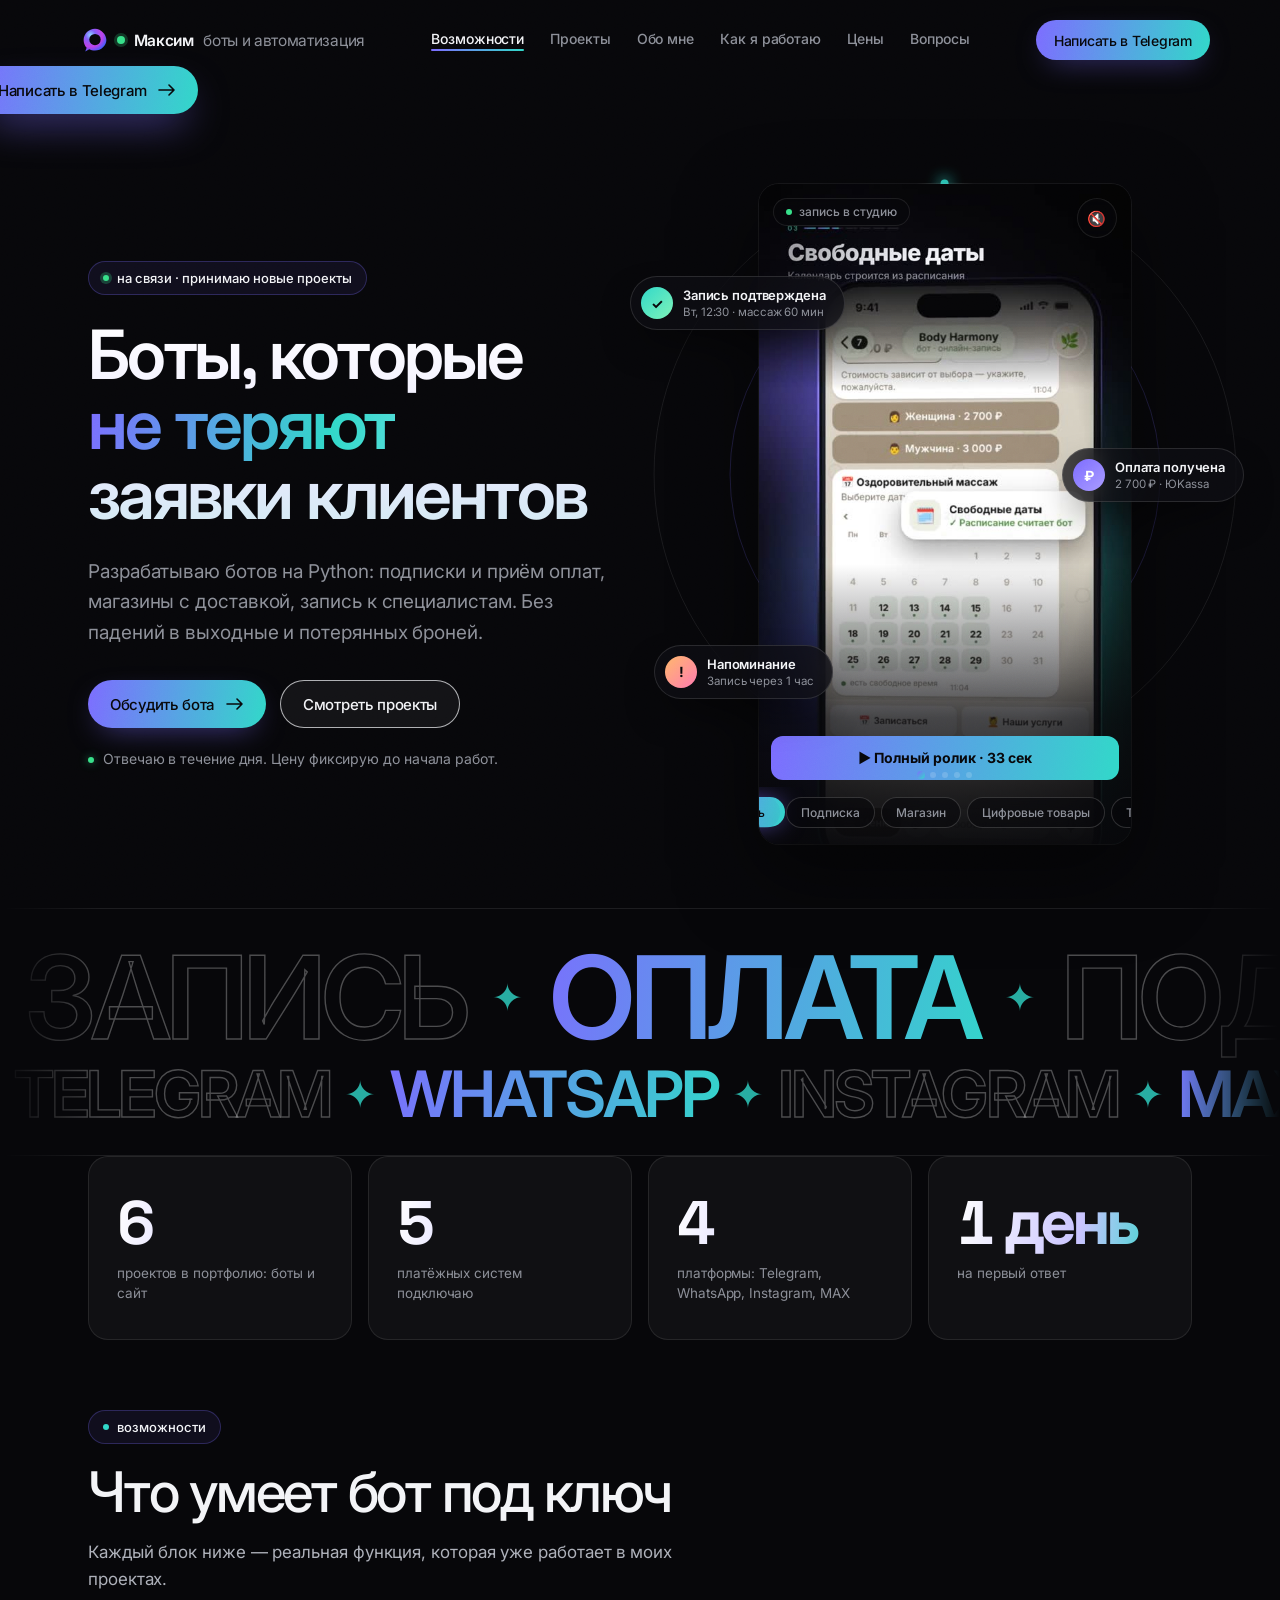
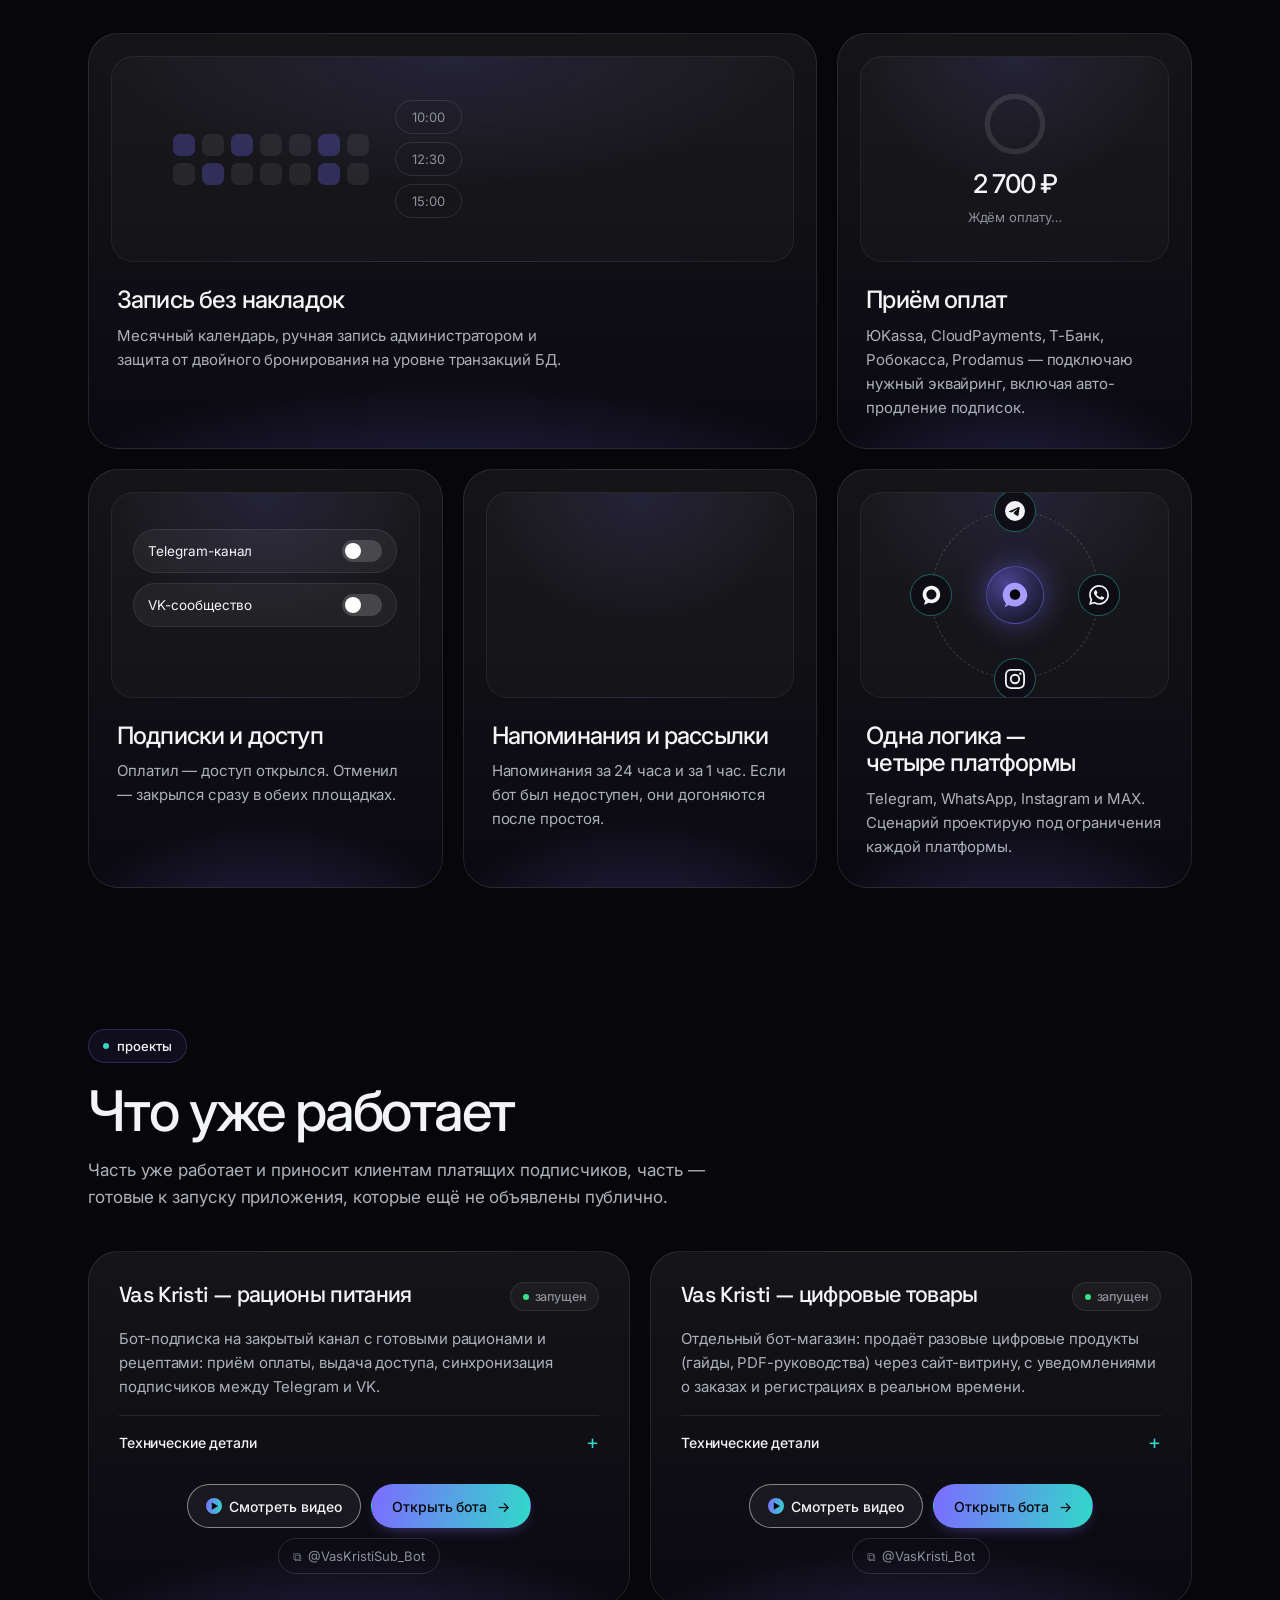
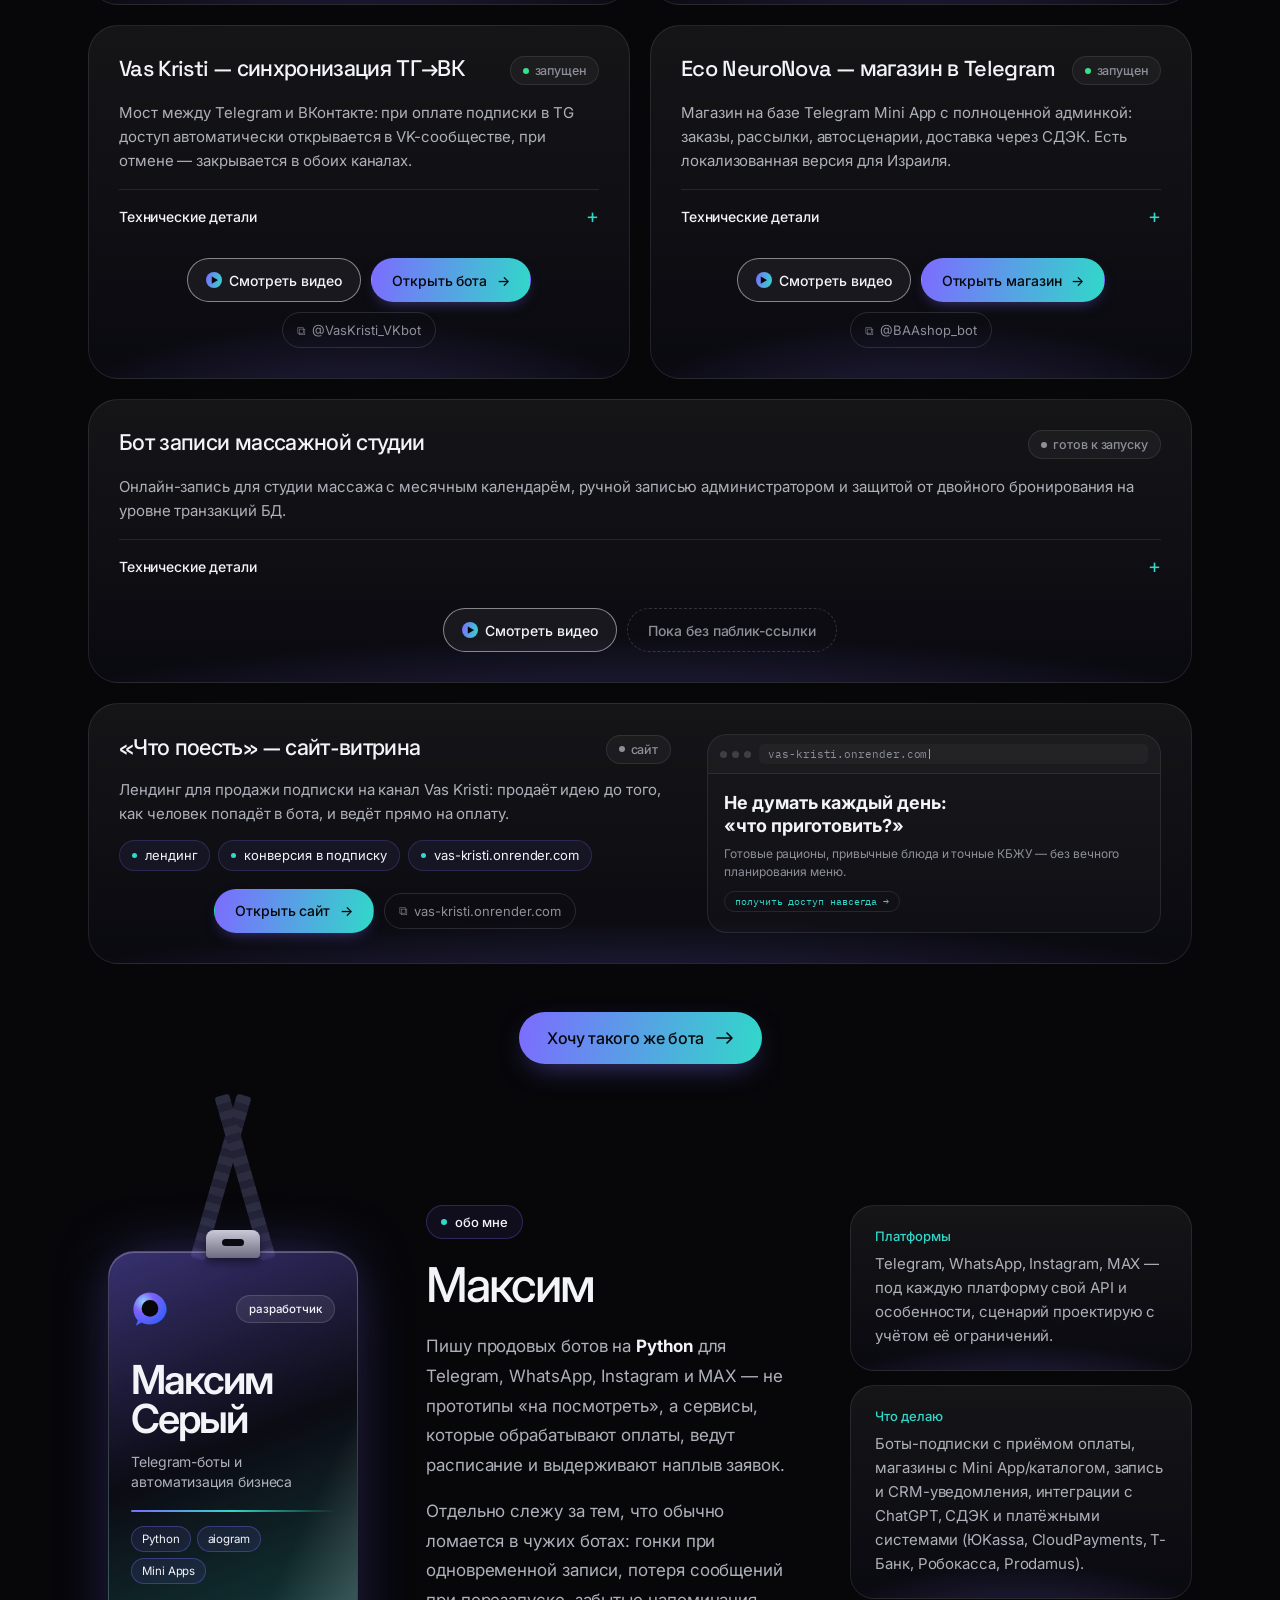
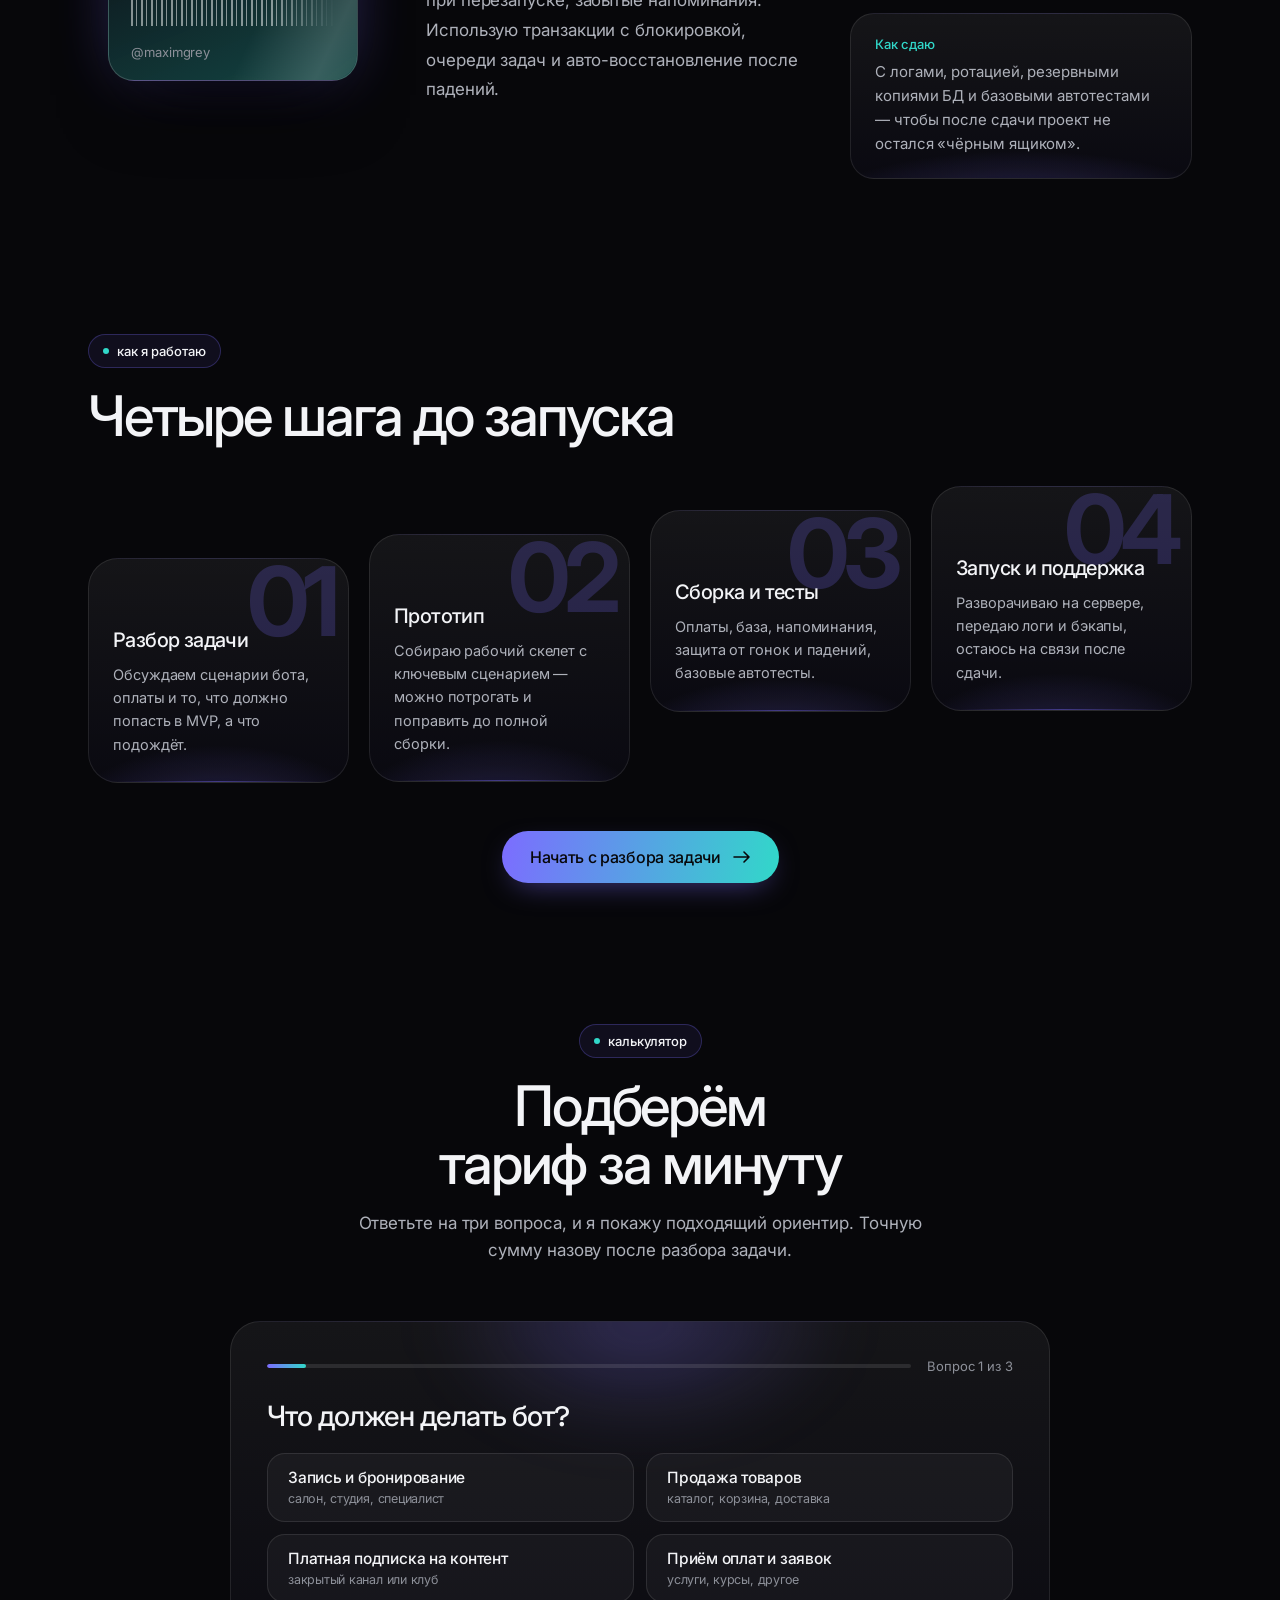
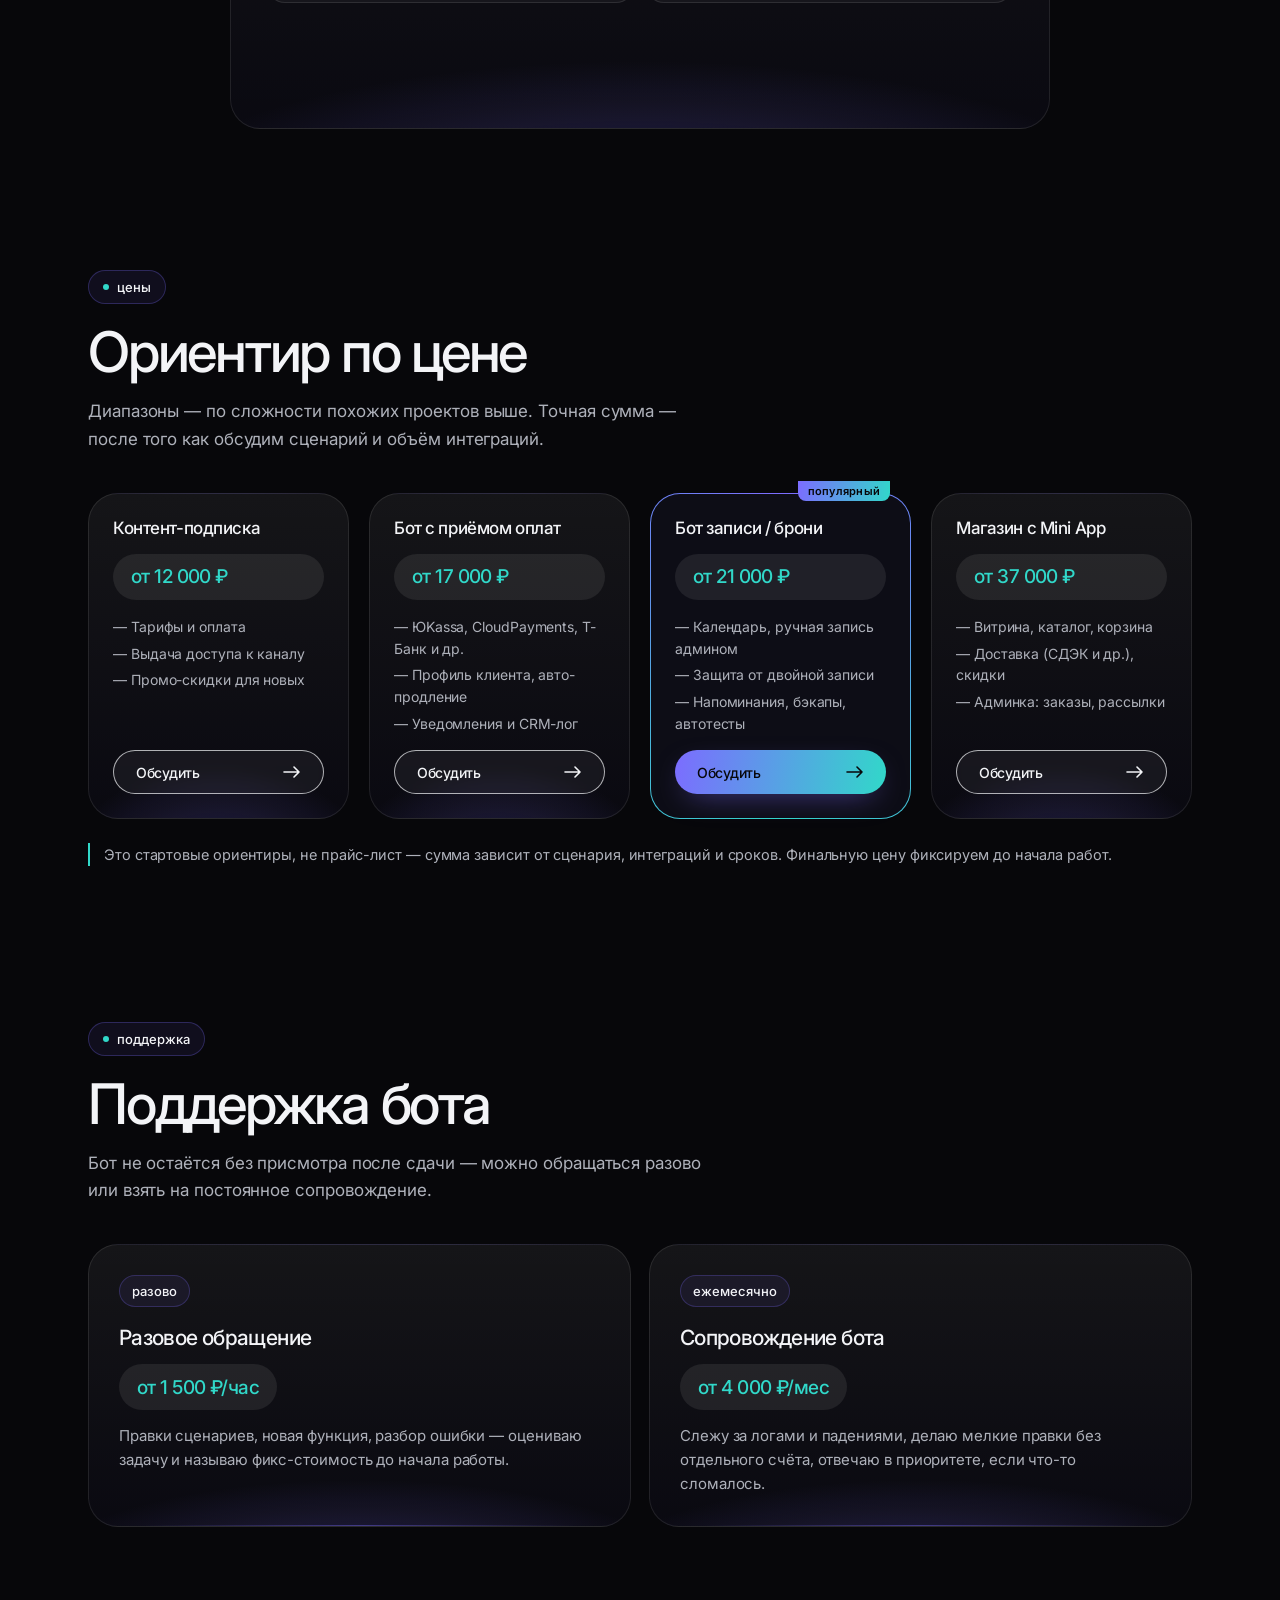
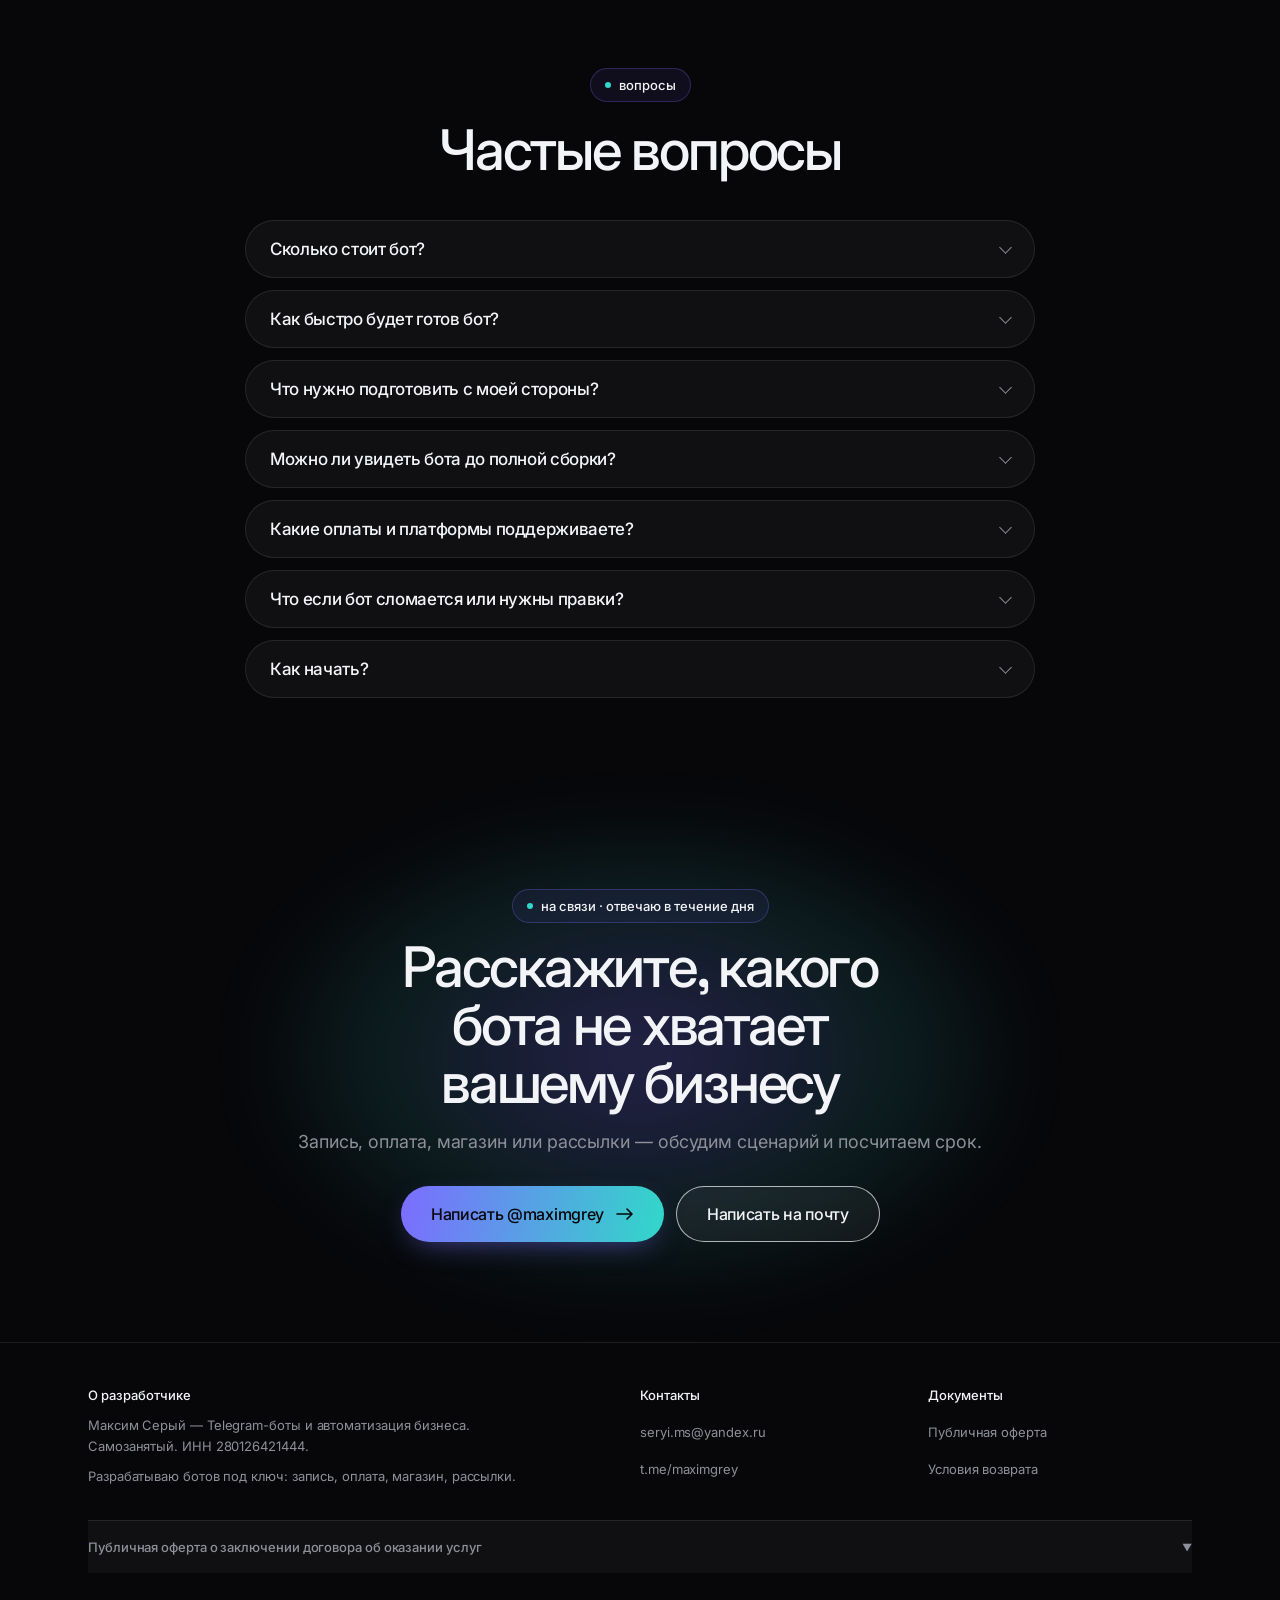
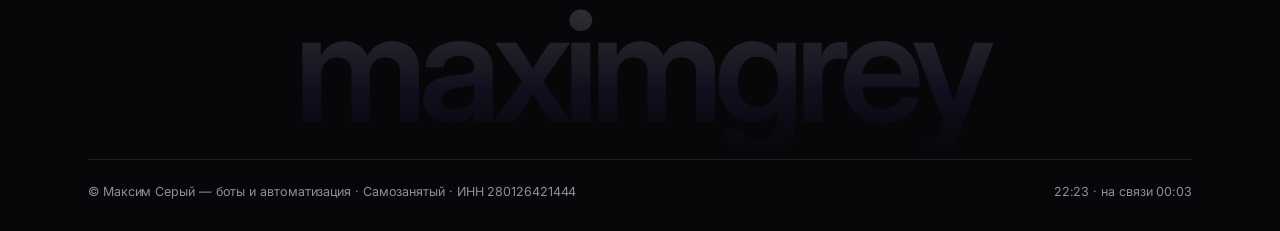
==== site/index.html @ 23cd2c00 "Fit hero video on mobile, drop stack block and project circles, tighten spacing On phones the hero v" ====
<!doctype html>
<html lang="ru">
<head>
<meta charset="utf-8">
<meta name="viewport" content="width=device-width,initial-scale=1">
<title>Разработчик ботов maximgrey</title>
<meta name="description" content="Максим Серый: разрабатываю Telegram-, WhatsApp-, Instagram- и MAX-ботов под ключ. Запись, приём оплат, магазины с Mini App, подписки и рассылки. Цену фиксирую до начала работ.">
<meta name="theme-color" content="#07070a">
<link rel="canonical" href="https://maximgrey.ru/">
<meta property="og:type" content="website">
<meta property="og:locale" content="ru_RU">
<meta property="og:site_name" content="maximgrey">
<meta property="og:title" content="Разработчик ботов: запись, оплаты, магазины и подписки">
<meta property="og:description" content="Боты под ключ для Telegram, WhatsApp, Instagram и MAX. Реальные проекты с видео-демо, ориентиры по ценам и калькулятор тарифа.">
<meta property="og:url" content="https://maximgrey.ru/">
<meta name="twitter:card" content="summary">
<link rel="icon" type="image/svg+xml" href="[data-uri]">
<link rel="preconnect" href="https://fonts.googleapis.com">
<link rel="stylesheet" href="https://fonts.googleapis.com/css2?family=Space+Grotesk:wght@400;500;600;700&family=Inter:wght@400;500;600&family=IBM+Plex+Mono:wght@400;500&display=swap">
<style>
  :root{
    --bg:#07070a;
    --surface:rgba(255,255,255,.035);
    --surface-solid:#101114;
    --surface-2:rgba(255,255,255,.06);
    --border:rgba(255,255,255,.09);
    --border-strong:rgba(255,255,255,.16);
    --text:#f3f4f7;
    --text-dim:#8d9099;
    --accent-a:#7c6cff;
    --accent-b:#31d8c9;
    --accent-ink:#07070a;
    --good:#37e08a;
    --radius:14px;
  }
  *{box-sizing:border-box;}
  html{ overflow-x:hidden; }
  body{
    margin:0; background:var(--bg); color:var(--text); width:100%; overflow-x:hidden;
    font-family:'Inter',system-ui,-apple-system,sans-serif; -webkit-font-smoothing:antialiased;
    padding-top:72px;
  }
  ::selection{ background:var(--accent-a); color:#fff; }
  a{ color:inherit; text-decoration:none; }
  .wrap{ max-width:1160px; margin:0 auto; padding:0 28px; }
  h1,h2,h3{ margin:0; text-wrap:balance; letter-spacing:-.01em; }
  .mono{ font-family:'IBM Plex Mono',monospace; }
  .grad-text{ background:linear-gradient(100deg, var(--accent-a), var(--accent-b)); -webkit-background-clip:text; background-clip:text; color:transparent; }
  .eyebrow{
    display:inline-flex; align-items:center; gap:8px; font-family:'IBM Plex Mono',monospace;
    font-size:11.5px; letter-spacing:.09em; text-transform:uppercase; color:var(--accent-b); font-weight:600;
    border:1px solid var(--border); background:var(--surface); padding:6px 13px; border-radius:20px;
  }
  .eyebrow .dot{ width:6px; height:6px; border-radius:50%; background:var(--good); box-shadow:0 0 0 3px color-mix(in srgb, var(--good) 25%, transparent); }

  /* ---------- aurora ambience ---------- */
  .aurora{ position:fixed; inset:0; z-index:-1; overflow:hidden; pointer-events:none; }
  .aurora span{
    position:absolute; width:52vw; height:52vw; border-radius:50%; filter:blur(90px);
    opacity:.35; mix-blend-mode:screen;
  }
  .aurora span:nth-child(1){ background:var(--accent-a); top:-18%; left:-10%; animation:float1 26s ease-in-out infinite; }
  .aurora span:nth-child(2){ background:var(--accent-b); top:5%; right:-16%; animation:float2 30s ease-in-out infinite; }
  .aurora span:nth-child(3){ background:#ff5fae; opacity:.14; bottom:-20%; left:20%; animation:float3 34s ease-in-out infinite; }
  @keyframes float1{ 0%,100%{ transform:translate(0,0) scale(1); } 50%{ transform:translate(4%,6%) scale(1.12); } }
  @keyframes float2{ 0%,100%{ transform:translate(0,0) scale(1); } 50%{ transform:translate(-6%,4%) scale(1.08); } }
  @keyframes float3{ 0%,100%{ transform:translate(0,0) scale(1); } 50%{ transform:translate(3%,-5%) scale(1.1); } }
  @media (prefers-reduced-motion: reduce){ .aurora span{ animation:none !important; } }

  #scrollbar{ position:fixed; top:0; left:0; height:2px; width:0%; background:linear-gradient(90deg,var(--accent-a),var(--accent-b)); z-index:100; }

  /* ---------- header ---------- */
  header{ position:fixed; top:0; left:0; right:0; z-index:40; backdrop-filter:blur(14px); background:color-mix(in srgb, var(--bg) 82%, transparent); border-bottom:1px solid var(--border); }
  .nav{ display:flex; align-items:center; justify-content:space-between; padding:16px 28px; }
  .brand{ display:flex; align-items:center; gap:9px; font-weight:700; font-size:15.5px; }
  .brand .dot{ width:8px; height:8px; border-radius:50%; background:var(--good); box-shadow:0 0 0 3px color-mix(in srgb, var(--good) 22%, transparent); }
  .logo-mark{ width:26px; height:26px; flex:none; display:flex; }
  .logo-mark svg{ width:100%; height:100%; display:block; }
  .navlinks{ display:flex; gap:20px; font-size:13.5px; color:var(--text-dim); }
  .navlinks a{ transition:color .15s ease; }
  .navlinks a:hover{ color:var(--text); }
  .btn{
    display:inline-flex; align-items:center; gap:8px; font-weight:600; font-size:14px;
    padding:10px 20px; border-radius:10px; white-space:nowrap; transition:transform .15s ease, box-shadow .15s ease, filter .15s ease;
  }
  .btn-primary{ background:linear-gradient(100deg, var(--accent-a), var(--accent-b)); color:#07070a; box-shadow:0 6px 24px -8px color-mix(in srgb, var(--accent-a) 60%, transparent); }
  .btn-primary:hover{ filter:brightness(1.08); transform:translateY(-1px); }
  .btn-ghost{ background:var(--surface); border:1px solid var(--border); color:var(--text); }
  .btn-ghost:hover{ border-color:var(--border-strong); background:var(--surface-2); }

  /* ---------- hero ---------- */
  .hero{ padding-top:44px; padding-bottom:90px; display:grid; grid-template-columns:1.05fr .95fr; gap:60px; align-items:center; }
  .hero h1{ font-size:clamp(40px,5.2vw,60px); line-height:1.06; font-weight:800; margin:20px 0 20px; }
  .hero p.lede{ font-size:17.5px; line-height:1.65; color:var(--text-dim); max-width:48ch; margin:0 0 30px; }
  .hero-ctas{ display:flex; gap:12px; flex-wrap:wrap; margin-bottom:38px; }
  .trust{ display:flex; flex-direction:column; gap:10px; }
  .trust-head{ display:flex; align-items:center; gap:10px; }
  .trust-head .lbl{ font-family:'IBM Plex Mono',monospace; font-size:11px; font-weight:600; color:var(--text-dim); letter-spacing:.08em; text-transform:uppercase; white-space:nowrap; }
  .trust-line{ flex:1; height:1px; background:linear-gradient(to right,color-mix(in srgb,var(--accent-a) 55%,transparent),color-mix(in srgb,var(--accent-b) 45%,transparent),transparent); }
  .trust-chips{ display:flex; gap:7px; flex-wrap:wrap; }
  .trust-chip{ display:inline-flex; align-items:center; gap:6px; background:var(--surface); border:1px solid var(--border); border-radius:100px; padding:6px 13px 6px 9px; font-size:13px; font-weight:500; color:var(--text); transition:border-color .15s ease, color .15s ease; }
  .trust-chip:hover{ border-color:var(--accent-a); }
  .trust-chip--closed{ cursor:default; }
  .trust-dot{ width:6px; height:6px; background:var(--good); border-radius:50%; box-shadow:0 0 7px color-mix(in srgb,var(--good) 70%,transparent); flex-shrink:0; }
  .platforms-row{ display:flex; gap:9px; flex-wrap:wrap; align-items:center; margin:0 0 22px; }
  .platforms-row .lbl{ font-family:'IBM Plex Mono',monospace; font-size:11px; color:var(--text-dim); margin-right:2px; }
  .platform-chip{
    display:inline-flex; align-items:center; gap:6px; font-family:'IBM Plex Mono',monospace; font-size:11.5px;
    color:var(--text-dim); border:1px solid var(--border); background:var(--surface); border-radius:20px;
    padding:6px 12px 6px 9px; transition:border-color .15s ease, color .15s ease;
  }
  .platform-chip svg{ width:13px; height:13px; flex:none; color:var(--accent-b); }
  .platform-chip:hover{ border-color:var(--accent-a); color:var(--text); }

  .rotator{ position:relative; display:inline-block; }
  .rotator .rw{ display:inline-block; transition:opacity .22s ease, transform .22s ease; }
  .rotator .rw.swap{ opacity:0; transform:translateY(6px); }

  /* glass phone card */
  .phone-wrap{ perspective:1300px; }
  .phone-tabs{ position:relative; display:flex; gap:6px; margin-top:14px; padding:2px 0; background:none; border:none; overflow-x:auto; scrollbar-width:none; -ms-overflow-style:none; }
  .phone-tabs::-webkit-scrollbar{ display:none; }
  .phone-tabs button{
    position:relative; z-index:1;
    flex:0 0 auto; font-family:'Inter',sans-serif; font-size:12px; font-weight:600; color:var(--text-dim);
    background:var(--surface); border:1px solid var(--border); border-radius:20px; padding:7px 14px; cursor:pointer;
    transition:color .22s ease, border-color .22s ease, background .22s ease; white-space:nowrap;
  }
  .phone-tabs button:hover{ color:var(--text); border-color:var(--border-strong); }
  .phone-tabs button.active{ color:#07070a; background:transparent; border-color:transparent; }
  #tabPill{
    position:absolute; border-radius:20px; pointer-events:none; z-index:0;
    background:linear-gradient(100deg,var(--accent-a),var(--accent-b));
    transition:left .28s cubic-bezier(.4,0,.2,1), width .28s cubic-bezier(.4,0,.2,1), top .28s cubic-bezier(.4,0,.2,1);
  }
  .phone{
    background:var(--surface-solid); border:1px solid var(--border-strong); border-radius:18px;
    box-shadow:0 30px 70px -30px rgba(0,0,0,.7), 0 0 0 1px rgba(255,255,255,.02) inset;
    overflow:hidden; transition:transform .2s ease-out;
  }
  .phone-bar{ display:flex; align-items:center; gap:10px; padding:14px 16px; border-bottom:1px solid var(--border); background:rgba(255,255,255,.02); }
  .tg-back{ font-size:21px; line-height:1; color:var(--text-dim); flex:none; }
  .tg-icons{ margin-left:auto; display:flex; gap:12px; color:var(--text-dim); font-size:15px; flex:none; }
  .phone-avatar{ width:32px; height:32px; border-radius:50%; background:linear-gradient(135deg,var(--accent-a),var(--accent-b)); flex:none; }
  .phone-bar .name{ font-weight:600; font-size:13.5px; }
  .phone-bar .sub{ font-size:11px; color:var(--text-dim); font-family:'IBM Plex Mono',monospace; }
  .phone-body{
    padding:18px 16px; display:flex; flex-direction:column; justify-content:flex-end; gap:10px;
    height:520px; overflow:hidden;
    background-image:radial-gradient(color-mix(in srgb, var(--accent-b) 14%, transparent) 1px, transparent 1px);
    background-size:16px 16px;
  }
  /* ---- hero video showcase ---- */
  .vshow{ position:relative; margin:0 auto; aspect-ratio:9/16; height:min(660px, calc(100vh - 240px));
    border-radius:20px; overflow:hidden; background:#07070a;
    box-shadow:0 30px 80px rgba(0,0,0,.55), 0 0 0 1px rgba(255,255,255,.07); }
  .vshow video{ position:absolute; inset:0; width:100%; height:100%; object-fit:cover; display:block; }
  .vshow .vposter{ position:absolute; inset:0; background:#0b0b10 center/cover no-repeat; transition:opacity .45s ease, transform .33s cubic-bezier(.4,0,.2,1); }
  .vshow video{ opacity:0; transition:opacity .45s ease; }
  .vshow video.on{ opacity:1; }
  .vshow .vfade{ position:absolute; left:0; right:0; bottom:0; height:280px;
    background:linear-gradient(to top, rgba(7,7,10,.97) 0%, rgba(7,7,10,.75) 45%, rgba(7,7,10,0) 100%); pointer-events:none; }
  .vshow .vctl{ position:absolute; left:12px; right:12px; bottom:64px; display:flex; gap:8px; align-items:center; }
  .vfull{ flex:1; height:44px; border:0; border-radius:12px; cursor:pointer;
    background:linear-gradient(100deg,var(--accent-a),var(--accent-b)); color:#07070a;
    font:700 14px/1 Inter,system-ui,sans-serif; display:flex; align-items:center; justify-content:center; gap:8px; }
  .vfull:hover{ filter:brightness(1.08); }
  .vmute{ position:absolute; right:14px; top:14px; z-index:2; width:40px; height:40px; border-radius:50%; cursor:pointer;
    border:1px solid var(--border); background:rgba(7,7,10,.6); backdrop-filter:blur(8px);
    color:var(--text); font-size:15px; line-height:1; }
  .vmute:hover{ background:rgba(7,7,10,.8); }
  .vlabel{ position:absolute; left:14px; top:14px; display:inline-flex; align-items:center; gap:7px;
    padding:7px 12px; border-radius:999px; font:600 12px/1 'IBM Plex Mono',monospace; letter-spacing:.4px;
    background:rgba(7,7,10,.6); color:var(--text-dim); backdrop-filter:blur(8px); border:1px solid var(--border); }
  .vlabel .d{ width:6px; height:6px; border-radius:50%; background:var(--good); }
  .lb-sound{ position:absolute; left:50%; transform:translateX(-50%); bottom:68px; z-index:3;
    height:40px; padding:0 18px; border:0; border-radius:999px; cursor:pointer;
    background:linear-gradient(100deg,var(--accent-a),var(--accent-b)); color:#07070a;
    font:700 13px/1 Inter,system-ui,sans-serif; }
  .lb-sound.hide{ display:none; }
  .hero > *{ min-width:0; }
  .phone-wrap{ min-width:0; }
  .phone-tabs{ max-width:100%; }
  .vfull{ white-space:nowrap; }
  @media (max-width:860px){
    .hero{ display:flex; flex-direction:column; }
    .hero > div:first-child{ display:contents; }
    .hero .eyebrow{ order:1; }
    .hero h1{ order:2; }
    .hero .phone-wrap{ order:3; }
    .hero .lede{ order:4; margin-top:18px; }
    .hero h1{ font-size:clamp(28px,7.6vw,38px); line-height:1.1; margin:12px 0 12px; }
    .hero p.lede{ font-size:15.5px; line-height:1.5; margin:0 0 16px; }
    .hero .platforms-row{ margin-top:18px; }
    .hero .platforms-row{ order:5; }
    .hero .hero-ctas{ order:6; }
    .hero .trust{ order:7; }
    .hero .phone-wrap{ margin-left:calc(50% - 50vw); margin-right:calc(50% - 50vw); width:100vw; }
    .vshow{ width:100%; aspect-ratio:9/16; height:auto; max-height:none; border-radius:0 !important; }
    .vlabel{ display:none; }
    .vshow .vpager{ top:auto; bottom:116px; }
    .vfull{ font-size:13px; }
    .vlabel{ font-size:11px; padding:6px 10px; }
    .vmute{ width:38px; height:38px; font-size:14px; right:12px; top:12px; }
  }
  @media (max-width:420px){
    .vshow{ border-radius:16px; }
    .vfull{ font-size:12.5px; }
    .vshow .vctl{ left:10px; right:10px; bottom:64px; justify-content:center; }
    .vfull{ height:40px; flex:0 0 auto; padding:0 22px; }
  }
  .swipe-hint{
    text-align:center; font-family:'IBM Plex Mono',monospace; font-size:11px; color:var(--text-dim);
    margin-top:10px; opacity:.85; transition:opacity .4s ease, margin .4s ease, height .4s ease;
    animation:swipeNudge 1.8s ease-in-out infinite;
  }
  .swipe-hint.hide{ opacity:0; height:0; margin-top:0; overflow:hidden; pointer-events:none; }
  @keyframes swipeNudge{ 0%,100%{ transform:translateX(0); } 50%{ transform:translateX(4px); } }
  @media (prefers-reduced-motion: reduce){ .swipe-hint{ animation:none; } }
  .dotpager{ display:flex; justify-content:center; gap:6px; }
  .dotpager span{ width:6px; height:6px; border-radius:50%; background:var(--border-strong); transition:background .2s ease, transform .2s ease; }
  .dotpager span.active{ background:linear-gradient(135deg,var(--accent-a),var(--accent-b)); transform:scale(1.3); }
  .vshow .vpager{ position:absolute; left:0; right:0; bottom:66px; z-index:5; display:flex; flex-direction:column; align-items:center; gap:5px; pointer-events:none; }
  .vshow .vpager .swipe-hint{ position:static; margin:0; pointer-events:none; }
  .vshow .vpager .swipe-hint.hide{ opacity:0; height:0; overflow:hidden; }
  @media (hover:hover) and (pointer:fine){ .vshow .swipe-hint{ display:none; } }
  /* phone-tabs overlaid inside video */
  .vshow .phone-tabs{
    position:absolute; bottom:0; left:0; right:0; z-index:6;
    margin:0; padding:10px 14px 16px;
    justify-content:center; flex-wrap:nowrap; overflow-x:auto;
    background:none;
  }
  .vshow .phone-tabs button{
    background:rgba(7,7,10,.55); border:1px solid rgba(255,255,255,.16);
    color:var(--text-dim); -webkit-backdrop-filter:blur(12px); backdrop-filter:blur(12px);
  }
  .vshow .phone-tabs button:hover{ background:rgba(7,7,10,.72); border-color:rgba(255,255,255,.28); color:var(--text); }
  .vshow .phone-tabs button.active{ color:#07070a; background:transparent; border-color:transparent; }
  .bubble{ max-width:78%; padding:9px 13px; border-radius:12px; font-size:13.5px; line-height:1.45; animation:riseIn .45s ease both; }
  .bubble .t{ display:block; font-family:'IBM Plex Mono',monospace; font-size:9.5px; opacity:.55; margin-top:4px; text-align:right; }
  .bubble.in{ align-self:flex-start; background:var(--surface-2); border:1px solid var(--border); border-bottom-left-radius:4px; }
  .bubble.out{ align-self:flex-end; background:linear-gradient(100deg,var(--accent-a),var(--accent-b)); color:#07070a; border-bottom-right-radius:4px; }
  .kbrow{ display:flex; gap:8px; flex-wrap:wrap; align-self:flex-start; animation:riseIn .45s ease both; }
  .kb{ font-family:'IBM Plex Mono',monospace; font-size:11.5px; border:1px solid var(--border); background:var(--surface); padding:7px 11px; border-radius:9px; color:var(--text); }
  .typing{ align-self:flex-start; display:inline-flex; gap:4px; padding:10px 14px; background:var(--surface-2); border:1px solid var(--border); border-radius:12px; animation:riseIn .3s ease both, typingLife 1.3s ease both; }
  .typing span{ width:5px; height:5px; border-radius:50%; background:var(--text-dim); animation:typingBounce 1.1s ease-in-out infinite; }
  .typing span:nth-child(2){ animation-delay:.15s; } .typing span:nth-child(3){ animation-delay:.3s; }
  .phone-input{ display:flex; align-items:center; gap:8px; padding:12px 16px; border-top:1px solid var(--border); background:rgba(255,255,255,.02); font-family:'IBM Plex Mono',monospace; font-size:11.5px; color:var(--text-dim); }
  .phone-input .d{ width:6px; height:6px; border-radius:50%; background:var(--good); }
  @keyframes riseIn{ from{ opacity:0; transform:translateY(12px); } to{ opacity:1; transform:translateY(0); } }
  @keyframes typingBounce{ 0%,80%,100%{ transform:translateY(0); opacity:.5; } 40%{ transform:translateY(-4px); opacity:1; } }
  @keyframes typingLife{ 0%,82%{ opacity:1; } 100%{ opacity:0; } }

  /* ---------- sections ---------- */
  section{ padding:88px 0; border-top:1px solid var(--border); }
  .sec-head{ margin-bottom:44px; max-width:60ch; }
  .sec-head h2{ font-size:clamp(28px,3.2vw,36px); margin-top:16px; font-weight:800; }
  .sec-head p{ color:var(--text-dim); font-size:16px; margin-top:12px; line-height:1.6; }

  /* about */
  .about{ display:grid; grid-template-columns:.95fr 1.05fr; gap:52px; align-items:start; }
  .about p{ font-size:16.5px; line-height:1.75; color:var(--text-dim); margin:0 0 16px; }
  .about strong{ color:var(--text); }
  .fact{ background:var(--surface); border:1px solid var(--border); border-radius:var(--radius); padding:18px 20px; margin-bottom:14px; }
  .fact .k{ font-family:'IBM Plex Mono',monospace; font-size:10.5px; color:var(--accent-b); letter-spacing:.08em; text-transform:uppercase; }
  .fact .v{ margin-top:7px; font-size:14.5px; line-height:1.55; color:var(--text); }

  /* project cards */
  .grid{ display:grid; grid-template-columns:1fr 1fr; gap:20px; }
  .card{
    position:relative; background:var(--surface); border:1px solid var(--border); border-radius:var(--radius);
    padding:26px 26px; display:flex; flex-direction:column; gap:14px; overflow:hidden;
    transition:border-color .2s ease, transform .2s ease;
  }
  .card::before{
    content:''; position:absolute; inset:0; opacity:0; transition:opacity .25s ease; pointer-events:none;
    background:radial-gradient(280px circle at var(--mx,50%) var(--my,50%), color-mix(in srgb, var(--accent-a) 16%, transparent), transparent 70%);
  }
  .card:hover{ border-color:var(--border-strong); transform:translateY(-2px); }
  .card:hover::before{ opacity:1; }
  .card-top{ display:flex; align-items:flex-start; justify-content:space-between; gap:10px; }
  .card-top h3{ font-size:18.5px; font-weight:700; }
  .status{ font-family:'IBM Plex Mono',monospace; font-size:10.5px; white-space:nowrap; display:flex; align-items:center; gap:6px; padding:4px 10px; border-radius:20px; border:1px solid var(--border); color:var(--text-dim); }
  .status .d{ width:6px; height:6px; border-radius:50%; background:var(--good); }
  .status.demo .d{ background:var(--text-dim); }
  .card p.pitch{ margin:0; color:var(--text-dim); font-size:14px; line-height:1.6; }
  .term{ background:rgba(255,255,255,.02); border:1px solid var(--border); border-radius:10px; padding:12px 14px; font-family:'IBM Plex Mono',monospace; font-size:12px; line-height:1.75; color:var(--text-dim); }
  .term .k{ color:var(--accent-b); } .term .v{ color:var(--text); }
  .tags{ display:flex; gap:6px; flex-wrap:wrap; }
  .tag{ font-family:'IBM Plex Mono',monospace; font-size:10.5px; color:var(--text-dim); border:1px solid var(--border); border-radius:20px; padding:3px 10px; }
  .resource-link{
    display:inline-flex; align-items:center; gap:7px; font-size:13px; font-weight:700; color:var(--accent-ink);
    background:linear-gradient(100deg, var(--accent-a), var(--accent-b)); border:1px solid transparent; padding:8px 14px; border-radius:8px;
    box-shadow:0 6px 16px -8px color-mix(in srgb, var(--accent-a) 60%, transparent);
    transition:filter .15s ease, transform .15s ease;
  }
  .resource-link .arrow{ transition:transform .15s ease; }
  .resource-link:hover{ filter:brightness(1.08); transform:translateY(-1px); }
  .resource-link:hover .arrow{ transform:translateX(3px); }
  .resource-link.disabled{ color:var(--text-dim); background:transparent; border:1px dashed var(--border-strong); box-shadow:none; pointer-events:none; }

  .card.site{ grid-column:1/-1; flex-direction:row; align-items:center; gap:30px; }
  .card.site .site-body{ flex:1.1; min-width:0; display:flex; flex-direction:column; gap:14px; }
  .browser{ flex:.9; border:1px solid var(--border); border-radius:12px; overflow:hidden; background:rgba(255,255,255,.02); min-width:0; display:block; }
  .browser-bar{ display:flex; align-items:center; gap:8px; padding:9px 12px; border-bottom:1px solid var(--border); background:rgba(255,255,255,.02); }
  .browser-bar .dots{ display:flex; gap:5px; }
  .browser-bar .dots span{ width:7px; height:7px; border-radius:50%; background:var(--border-strong); }
  .browser-bar .url{ font-family:'IBM Plex Mono',monospace; font-size:10.5px; color:var(--text-dim); background:rgba(255,255,255,.03); border-radius:5px; padding:3px 9px; flex:1; min-width:0; overflow:hidden; text-overflow:ellipsis; white-space:nowrap; position:relative; }
  .browser-bar .url::after{ content:''; display:inline-block; width:1px; height:10px; background:var(--accent-b); margin-left:2px; vertical-align:-1px; animation:caretBlink 1s step-end infinite; }
  @keyframes caretBlink{ 0%,50%{ opacity:1; } 50.01%,100%{ opacity:0; } }
  .browser-body{ padding:18px 16px 20px; }
  .browser-body .h{ font-size:18px; font-weight:700; line-height:1.25; margin-bottom:8px; }
  .browser-body .p{ font-size:12px; color:var(--text-dim); line-height:1.5; }
  .browser-body .chip{ display:inline-block; margin-top:10px; font-family:'IBM Plex Mono',monospace; font-size:10px; color:var(--accent-b); border:1px solid var(--border); border-radius:20px; padding:3px 10px; }
  @media (max-width:640px){ .card.site{ flex-direction:column; align-items:stretch; } }

  /* stack / pricing / support / process */
  .stackgrid{ display:grid; grid-template-columns:repeat(3,1fr); gap:18px; }
  .stackcard{ border:1px solid var(--border); background:var(--surface); border-radius:var(--radius); padding:20px; }
  .stackcard .h{ font-weight:700; font-size:14.5px; margin-bottom:10px; }
  .stackcard ul{ margin:0; padding:0; list-style:none; display:flex; flex-direction:column; gap:7px; }
  .stackcard li{ font-size:13px; color:var(--text-dim); position:relative; cursor:help; }
  .stackcard li::before{ content:'—'; color:var(--accent-b); margin-right:7px; }
  [data-tip]::after{
    content:attr(data-tip); position:absolute; left:0; bottom:calc(100% + 9px); width:220px; max-width:60vw;
    background:var(--surface-solid); color:var(--text); border:1px solid var(--border-strong); border-radius:10px;
    padding:9px 12px; font-size:11.5px; line-height:1.45; font-family:'Inter',sans-serif; font-weight:400;
    opacity:0; transform:translateY(4px); pointer-events:none; transition:opacity .15s ease, transform .15s ease;
    box-shadow:0 14px 30px -10px rgba(0,0,0,.6); z-index:30;
  }
  [data-tip]:hover::after,[data-tip]:focus-visible::after{ opacity:1; transform:translateY(0); }

  .pricegrid{ display:grid; grid-template-columns:repeat(4,1fr); gap:18px; }
  .pricecard{ border:1px solid var(--border); background:var(--surface); border-radius:var(--radius); padding:22px 20px; display:flex; flex-direction:column; gap:12px; }
  @keyframes pricePulse{
    0%{ box-shadow:0 0 0 0 color-mix(in srgb, var(--accent-a) 45%, transparent); border-color:var(--accent-a); }
    70%{ box-shadow:0 0 0 16px color-mix(in srgb, var(--accent-a) 0%, transparent); }
    100%{ border-color:var(--border); }
  }
  .pricecard.price-pulse, .supportcard.price-pulse{ animation:pricePulse 1.1s ease-out; }
  @media (prefers-reduced-motion: reduce){ .pricecard.price-pulse, .supportcard.price-pulse{ animation:none; } }
  .pricecard .name{ font-weight:700; font-size:14px; }
  .pricecard .price{ font-family:'IBM Plex Mono',monospace; font-size:21px; font-weight:600; }
  .pricecard ul{ margin:0; padding:0; list-style:none; display:flex; flex-direction:column; gap:5px; flex:1; }
  .pricecard li{ font-size:12.5px; color:var(--text-dim); line-height:1.5; }
  .pricecard li::before{ content:'— '; }
  .price-note{ margin-top:18px; font-size:13px; color:var(--text-dim); line-height:1.6; border-left:2px solid var(--accent-a); padding-left:14px; }

  .supportgrid{ display:grid; grid-template-columns:1fr 1fr; gap:18px; }
  .supportcard{ border:1px solid var(--border); background:var(--surface); border-radius:var(--radius); padding:26px; display:flex; flex-direction:column; gap:10px; }
  .supportcard .tag-mode{ font-family:'IBM Plex Mono',monospace; font-size:10.5px; letter-spacing:.08em; text-transform:uppercase; color:var(--accent-b); align-self:flex-start; border:1px solid var(--border); border-radius:20px; padding:3px 10px; }
  .supportcard .name{ font-weight:700; font-size:18px; margin-top:4px; }
  .supportcard .price{ font-family:'IBM Plex Mono',monospace; font-size:19px; font-weight:600; }
  .supportcard p{ margin:0; font-size:13.5px; color:var(--text-dim); line-height:1.6; }

  .steps{ display:grid; grid-template-columns:repeat(4,1fr); gap:18px; }
  .step{ border-left:2px solid var(--accent-a); padding-left:16px; }
  .step .n{ font-family:'IBM Plex Mono',monospace; color:var(--accent-b); font-size:12.5px; }
  .step h4{ font-size:15.5px; font-weight:700; margin:8px 0 6px; }
  .step p{ font-size:13px; color:var(--text-dim); line-height:1.55; margin:0; }

  /* cta / footer */
  .cta{ text-align:center; padding:90px 0 70px; }
  .cta h2{ font-size:clamp(30px,4vw,44px); font-weight:800; }
  .cta p{ color:var(--text-dim); font-size:16px; margin:14px 0 30px; }
  footer{ border-top:1px solid var(--border); padding:44px 0 32px; }
  .footgrid{ display:grid; grid-template-columns:2fr 1fr 1fr; gap:36px 24px; padding-bottom:32px; }
  .footsec .fhead{ font-size:10.5px; font-weight:700; letter-spacing:.1em; text-transform:uppercase; color:var(--text-dim); margin-bottom:12px; }
  .footsec p{ margin:0 0 6px; font-size:13px; color:var(--text-dim); line-height:1.55; }
  .footsec a{ color:var(--text-dim); text-decoration:none; transition:color .18s; }
  .footsec a:hover{ color:var(--text); }
  .footbar{ display:flex; justify-content:space-between; align-items:center; font-size:12.5px; color:var(--text-dim); flex-wrap:wrap; gap:10px; border-top:1px solid var(--border); padding-top:24px; }
  /* oferta collapsible */
  .oferta-wrap{ border-top:1px solid var(--border); background:var(--surface); }
  .oferta-wrap summary{ list-style:none; display:flex; align-items:center; justify-content:space-between; gap:12px; padding:18px 0; cursor:pointer; font-size:13px; font-weight:600; color:var(--text-dim); transition:color .18s; }
  .oferta-wrap summary::-webkit-details-marker{ display:none; }
  .oferta-wrap summary:hover{ color:var(--text); }
  .oferta-wrap summary .arrow{ font-size:10px; transition:transform .22s ease; }
  .oferta-wrap[open] summary .arrow{ transform:rotate(180deg); }
  .oferta-body{ padding-bottom:32px; }
  .oferta-body h3{ font-size:14px; font-weight:700; margin:22px 0 8px; }
  .oferta-body p{ font-size:13px; color:var(--text-dim); line-height:1.7; margin:0 0 10px; }
  @media (max-width:860px){
    .footgrid{ grid-template-columns:1fr 1fr; }
  }
  @media (max-width:600px){
    .footgrid{ grid-template-columns:1fr; gap:24px; }
  }

  @media (max-width:860px){
    .hero{ grid-template-columns:1fr; padding-top:24px; padding-bottom:60px; gap:40px; }
    .about{ grid-template-columns:1fr; gap:32px; }
    .grid{ grid-template-columns:1fr; }
    .stackgrid{ grid-template-columns:1fr; }
    .pricegrid{ grid-template-columns:1fr 1fr; }
    .supportgrid{ grid-template-columns:1fr; }
    .steps{ grid-template-columns:1fr 1fr; }
    .navlinks{ display:none; }
    section{ padding:56px 0; }
  }
  @media (max-width:600px){
    body{ padding-top:64px; }
    .wrap{ padding:0 18px; } .nav{ padding:14px 18px; }
    .brand-sub{ display:none; } .btn{ padding:9px 15px; font-size:13px; }
    .hero p.lede{ font-size:16px; max-width:none; }
    .pricegrid{ grid-template-columns:1fr; } .steps{ grid-template-columns:1fr; }
    .footbar{ flex-direction:column; align-items:flex-start; gap:6px; }
    .aurora span{ width:90vw; height:90vw; }
    .phone-tabs{ overflow-x:auto; -webkit-overflow-scrolling:touch; }
  }
  @media (max-width:600px){
    .phone-tabs{ flex-wrap:wrap; justify-content:center; overflow-x:visible; gap:7px 6px; }
    .phone-tabs button{ flex:0 0 auto; }
  }
  @media (prefers-reduced-motion: reduce){ *{ transition:none !important; animation:none !important; } }

  .btn{ will-change:transform; position:relative; overflow:hidden; }
  .reveal{ opacity:0; transform:translateY(18px); transition:opacity .55s ease, transform .55s ease; }
  .reveal.in{ opacity:1; transform:translateY(0); }

  /* ---------- tab pill glow ---------- */
  #tabPill{ box-shadow:0 0 24px -4px color-mix(in srgb,var(--accent-a) 70%,transparent); }

  /* ---------- dramatic CTA section ---------- */
  .cta-wrap{ position:relative; overflow:hidden; }
  .cta-wrap::before{ content:''; position:absolute; left:50%; top:50%; transform:translate(-50%,-50%); width:600px; height:400px; background:radial-gradient(ellipse, color-mix(in srgb,var(--accent-a) 18%,transparent) 0%, color-mix(in srgb,var(--accent-b) 8%,transparent) 50%, transparent 75%); pointer-events:none; filter:blur(40px); }
  .cta-inner{ position:relative; z-index:1; }

  /* ---------- stackcard glow on hover ---------- */
  .stackcard{ transition:border-color .2s ease, transform .2s ease, box-shadow .2s ease; }
  .stackcard:hover{ border-color:color-mix(in srgb,var(--accent-b) 40%,var(--border)); transform:translateY(-2px); box-shadow:0 12px 32px -16px color-mix(in srgb,var(--accent-b) 25%,transparent); }

  /* ---------- pricecard featured ---------- */
  .pricecard.hot{ border-color:color-mix(in srgb,var(--accent-a) 55%,var(--border)); background:color-mix(in srgb,var(--accent-a) 6%,var(--surface)); position:relative; overflow:visible; }
  .pricecard.hot::after{ content:'популярный'; position:absolute; top:-13px; right:16px; left:auto; bottom:auto; font-family:'IBM Plex Mono',monospace; font-size:9.5px; letter-spacing:.1em; text-transform:uppercase; background:linear-gradient(100deg,var(--accent-a),var(--accent-b)); color:#07070a; padding:3px 10px; border-radius:0 0 8px 8px; font-weight:700; height:auto; width:auto; display:block; }

  /* 2 — scroll to top */
  #totop{
    position:fixed; right:20px; bottom:20px; z-index:45; width:44px; height:44px; border-radius:50%;
    background:var(--surface-solid); border:1px solid var(--border-strong); color:var(--text);
    display:flex; align-items:center; justify-content:center; font-size:16px; cursor:pointer;
    opacity:0; transform:translateY(10px); pointer-events:none; transition:opacity .2s ease, transform .2s ease, border-color .2s ease;
    box-shadow:0 14px 30px -10px rgba(0,0,0,.6);
  }
  #totop.show{ opacity:1; transform:translateY(0); pointer-events:auto; }
  #totop:hover{ border-color:var(--accent-a); }

  /* 4 — scrollspy underline */
  .navlinks a{ position:relative; padding-bottom:4px; }
  .navlinks a::after{ content:''; position:absolute; left:0; right:100%; bottom:0; height:2px; border-radius:2px; background:linear-gradient(90deg,var(--accent-a),var(--accent-b)); transition:right .25s ease; }
  .navlinks a.active{ color:var(--text); }
  .navlinks a.active::after{ right:0; }

  /* 5 — side dot nav */
  #dotnav{ position:fixed; right:24px; top:200px; z-index:25; display:flex; flex-direction:column; gap:18px; }
  #dotnav a{
    width:22px; height:22px; display:flex; align-items:center; justify-content:center;
    position:relative;
  }
  #dotnav a::before{ content:''; width:8px; height:8px; border-radius:50%; border:1px solid var(--border-strong); transition:background .2s ease, transform .2s ease, border-color .2s ease; }
  #dotnav a:hover::before{ border-color:var(--accent-b); }
  #dotnav a.active::before{ background:linear-gradient(135deg,var(--accent-a),var(--accent-b)); border-color:transparent; transform:scale(1.4); }
  @media (max-width:1180px){ #dotnav{ display:none; } }

  /* 6 — copy chip */
  .resline{ display:flex; align-items:center; gap:8px; margin-top:auto; flex-wrap:wrap; justify-content:center; }
  .copy-chip{
    display:inline-flex; align-items:center; gap:6px;
    font-family:'IBM Plex Mono',monospace; font-size:11.5px; color:var(--text-dim); background:transparent;
    border:1px dashed var(--border-strong); border-radius:8px; padding:8px 12px; cursor:pointer;
    transition:border-color .15s ease, color .15s ease;
  }
  .copy-chip .ic{ font-size:12px; opacity:.8; }
  .copy-chip:hover{ border-color:var(--accent-b); color:var(--text); }
  .copy-chip.done{ border-style:solid; border-color:var(--good); color:var(--good); }

  /* demo / lightbox trigger on project cards */
  .demo-btn{
    display:inline-flex; align-items:center; gap:7px; font-family:'IBM Plex Mono',monospace; font-size:11.5px; font-weight:600;
    color:var(--text); background:var(--surface); border:1px solid var(--accent-b); border-radius:8px; padding:8px 13px; cursor:pointer;
    transition:border-color .15s ease, transform .15s ease, background .15s ease;
  }
  .demo-btn .play{
    display:inline-flex; align-items:center; justify-content:center; width:16px; height:16px; border-radius:50%;
    background:linear-gradient(100deg,var(--accent-a),var(--accent-b)); color:#07070a; font-size:8px; flex:none;
  }
  .demo-btn:hover{ transform:translateY(-1px); background:color-mix(in srgb, var(--accent-b) 10%, var(--surface)); }
  .card-media{
    position:relative; margin:-26px -26px 0; border-bottom:1px solid var(--border); cursor:pointer; overflow:hidden;
    background:#000;
  }
  .card-media video{ display:block; width:100%; max-height:220px; object-fit:cover; object-position:top center; opacity:.88; }
  .card-media .playbadge{
    position:absolute; inset:0; display:flex; align-items:center; justify-content:center; gap:8px;
    background:linear-gradient(180deg, rgba(5,6,10,.15), rgba(5,6,10,.55));
  }
  .card-media .playbadge .circ{
    width:46px; height:46px; border-radius:50%; background:rgba(255,255,255,.14); backdrop-filter:blur(6px);
    border:1px solid rgba(255,255,255,.3); display:flex; align-items:center; justify-content:center; transition:transform .15s ease;
  }
  .card-media:hover .playbadge .circ{ transform:scale(1.08); }
  .card-media .playbadge .circ svg{ width:16px; height:16px; fill:#fff; margin-left:2px; }
  .card-media .cmlabel{
    font-family:'IBM Plex Mono',monospace; font-size:11px; color:#fff; background:rgba(0,0,0,.4); border:1px solid rgba(255,255,255,.2);
    border-radius:20px; padding:5px 12px;
  }

  /* lightbox */
  .lightbox{
    position:fixed; inset:0; z-index:200; display:flex; align-items:center; justify-content:center; padding:28px;
    background:rgba(5,6,10,.82); backdrop-filter:blur(6px);
    opacity:0; pointer-events:none; transition:opacity .22s ease;
  }
  .lightbox.open{ opacity:1; pointer-events:auto; }
  .lightbox-box{
    position:relative; width:min(360px,92vw); max-height:90vh; display:flex; flex-direction:column; gap:14px;
    transform:translateY(14px) scale(.97); transition:transform .25s ease;
  }
  .lightbox.open .lightbox-box{ transform:translateY(0) scale(1); }
  .lightbox-frame{
    position:relative; background:#000; border-radius:22px; border:1px solid var(--border-strong); overflow:hidden;
    box-shadow:0 40px 90px -30px rgba(0,0,0,.8);
  }
  .lightbox-frame video{ display:block; width:100%; max-height:76vh; }
  .lightbox-cap{
    font-family:'IBM Plex Mono',monospace; font-size:12px; color:var(--text-dim); text-align:center; line-height:1.6;
  }
  .lightbox-cap strong{ color:var(--text); font-family:'Inter',sans-serif; display:block; font-size:14px; margin-bottom:3px; }
  .lightbox-close{
    position:absolute; top:-14px; right:-14px; width:34px; height:34px; border-radius:50%; border:1px solid var(--border-strong);
    background:var(--surface-solid); color:var(--text); font-size:16px; line-height:1; cursor:pointer; display:flex; align-items:center;
    justify-content:center; transition:transform .15s ease, border-color .15s ease; z-index:2;
  }
  .lightbox-close:hover{ transform:scale(1.08); border-color:var(--accent-b); }
  @media (max-width:600px){
    .lightbox{ padding:16px; }
    .lightbox-close{ top:-10px; right:0; }
  }
  .lb-dots{ display:flex; gap:9px; justify-content:center; align-items:center; }
  .lb-dot{ width:7px; height:7px; border-radius:50%; border:none; padding:0; cursor:pointer; background:rgba(255,255,255,.18); transition:background .2s ease, transform .2s ease; flex-shrink:0; }
  .lb-dot.active{ background:var(--accent-b); transform:scale(1.3); }
  .lb-dot:hover:not(.active){ background:rgba(255,255,255,.4); }
  .lightbox-frame{ transition:opacity .18s ease; }
  .lightbox-frame.fading{ opacity:0; }

  /* 9 — button shimmer sweep */
  .btn-primary::after{
    content:''; position:absolute; top:0; bottom:0; left:-60%; width:40%;
    background:linear-gradient(100deg, transparent, rgba(255,255,255,.35), transparent);
    animation:sheen 4.5s ease-in-out infinite; pointer-events:none;
  }
  @keyframes sheen{ 0%,25%{ left:-60%; } 55%,100%{ left:130%; } }

  /* 10 — grain overlay */
  #grain{
    position:fixed; inset:0; z-index:90; pointer-events:none; opacity:.05; mix-blend-mode:overlay;
    background-image:url("data:image/svg+xml,%3Csvg xmlns='http://www.w3.org/2000/svg' width='120' height='120'%3E%3Cfilter id='n'%3E%3CfeTurbulence type='fractalNoise' baseFrequency='0.9' numOctaves='2' stitchTiles='stitch'/%3E%3C/filter%3E%3Crect width='100%25' height='100%25' filter='url(%23n)'/%3E%3C/svg%3E");
  }

  /* 12 — card tilt */
  .card{ will-change:transform; }

  /* 14 — logo easter egg */
  #egg{
    position:absolute; top:100%; left:0; margin-top:8px; background:var(--surface-solid); border:1px solid var(--border-strong);
    border-radius:8px; padding:8px 12px; font-size:12px; color:var(--text); white-space:nowrap; box-shadow:0 14px 30px -10px rgba(0,0,0,.6);
    opacity:0; transform:translateY(-4px); transition:opacity .2s ease, transform .2s ease; pointer-events:none;
  }
  #egg.show{ opacity:1; transform:translateY(0); }
  .brand{ position:relative; }

  /* ---------- mobile pack ---------- */
  a,button{ -webkit-tap-highlight-color:transparent; touch-action:manipulation; }

  .btn:active, .resource-link:active, .copy-chip:active, .card:active, .kb:active, .phone-tabs button:active{
    transform:scale(.96);
  }


  #mobilecta{ display:none; }

  .term-details summary{
    cursor:pointer; list-style:none; font-family:'IBM Plex Mono',monospace; font-size:11px;
    color:var(--text-dim); letter-spacing:.06em; text-transform:uppercase; padding:2px 0 8px;
    display:flex; align-items:center; justify-content:space-between; gap:8px;
  }
  .term-details summary::-webkit-details-marker{ display:none; }
  .term-details summary::after{ content:'свернуть ▾'; font-weight:600; flex:none; }
  .term-details:not([open]) summary::after{ content:'подробнее ▸'; }

  @media (max-width:600px){
    #totop{ bottom:104px; }
    #mobilecta{
      display:flex; gap:10px; position:fixed; left:0; right:0; bottom:0; z-index:50;
      padding:12px 16px calc(12px + env(safe-area-inset-bottom,0px));
      background:color-mix(in srgb, var(--bg) 88%, transparent); backdrop-filter:blur(14px);
      border-top:1px solid var(--border);
    }
    #mobilecta .btn{ flex:1; justify-content:center; }
    body{ padding-bottom:78px; }
    .resource-link, .copy-chip, .phone-tabs button{ min-height:44px; }
    #grain{ opacity:.03; }
    .aurora span{ filter:blur(55px); }
    .brand-sub{ display:none !important; }
  }

  /* =========================================================
     v2 — type, pills, cards, spoilers (palette unchanged)
     ========================================================= */
  :root{
    --ease:cubic-bezier(.23,1,.32,1);
    --card-bg:linear-gradient(180deg, rgba(255,255,255,.06), rgba(124,108,255,.07));
    --r-card:30px;
    --sec-pad:clamp(64px,9vw,116px);
  }
  body{ font-weight:400; letter-spacing:-.005em; }
  h1,h2,h3,h4{ font-family:'Space Grotesk','Inter',system-ui,sans-serif; hyphens:manual; }

  /* ambient light only in hero (replaces full-page aurora) */
  .hero-glow{
    position:absolute; top:0; left:0; right:0; height:980px; z-index:-1; pointer-events:none;
    background:
      radial-gradient(640px 460px at 12% 18%, rgba(124,108,255,.30), transparent 70%),
      radial-gradient(600px 460px at 88% 42%, rgba(49,216,201,.17), transparent 70%);
    -webkit-mask-image:linear-gradient(#000 55%, transparent); mask-image:linear-gradient(#000 55%, transparent);
  }
  html{ background:var(--bg); }

  /* header: transparent on top, glass after scroll */
  header{ background:transparent; backdrop-filter:none; -webkit-backdrop-filter:none; border-bottom:1px solid transparent;
    transition:background-color .3s ease-out, border-color .3s ease-out, box-shadow .3s ease-out; }
  header.scrolled{ background:rgba(7,7,10,.82); backdrop-filter:blur(12px); -webkit-backdrop-filter:blur(12px);
    border-bottom-color:var(--border); box-shadow:0 2px 20px rgba(0,0,0,.3); }
  .navlinks{ gap:26px; font-size:14px; font-weight:500; }
  .navlinks a{ color:var(--text-dim); }
  .navlinks a:hover, .navlinks a.active{ color:var(--text); }
  .brand{ font-weight:600; letter-spacing:-.02em; }

  /* pill buttons */
  .btn{ height:48px; padding:0 22px; border-radius:100px; font-weight:500; font-size:15px; letter-spacing:-.02em; gap:12px;
    transition:transform .25s var(--ease), box-shadow .25s ease, filter .25s ease, background-color .25s ease, border-color .25s ease; }
  .btn svg{ width:18px; height:12px; flex:none; transition:transform .25s var(--ease); }
  .btn:hover svg{ transform:translateX(4px); }
  .btn-primary{ box-shadow:0 10px 30px -12px rgba(124,108,255,.6); }
  .btn-primary:hover{ box-shadow:0 14px 34px -10px rgba(124,108,255,.7); }
  header .btn{ height:40px; padding:0 18px; font-size:14px; }
  .btn-ghost{ background:rgba(255,255,255,.05); border:1px solid rgba(243,244,247,.7); backdrop-filter:blur(3px); }
  .btn-ghost:hover{ background:rgba(255,255,255,.12); border-color:var(--text); }
  .btn:focus-visible, .faq-q:focus-visible, .resource-link:focus-visible, .demo-btn:focus-visible{ outline:2px solid var(--accent-b); outline-offset:3px; }

  /* eyebrow becomes a quiet tag, not terminal text */
  .eyebrow{ font-family:'Inter',sans-serif; font-size:13px; font-weight:500; letter-spacing:0; text-transform:none; color:var(--text);
    padding:8px 14px; border-radius:100px; border:1px solid rgba(124,108,255,.28); background:rgba(124,108,255,.08); }
  .eyebrow:not(:has(.dot))::before{ content:''; width:6px; height:6px; border-radius:50%; background:var(--accent-b); flex:none; }

  /* hero */
  .hero{ padding-top:52px; padding-bottom:96px; gap:64px; }
  .hero h1{
    font-size:clamp(34px,5.6vw,68px); line-height:1.03; font-weight:600; letter-spacing:-.04em; margin:22px 0 22px;
    background:linear-gradient(180deg,#fff 0%, #ebe9ff 60%, #b9ece6 130%);
    -webkit-background-clip:text; background-clip:text; color:transparent;
    padding:.06em .08em .2em; margin-left:-.08em; margin-right:-.08em; margin-bottom:calc(22px - .14em);
  }
  .hero h1 .grad-text{ background:linear-gradient(100deg,var(--accent-a),var(--accent-b)); -webkit-background-clip:text; background-clip:text; }
  .hero p.lede{ font-size:clamp(16px,1.5vw,19px); line-height:1.6; color:var(--text-dim); max-width:46ch; margin:0 0 32px; }
  .hero-ctas{ gap:14px; margin-bottom:22px; }
  .hero-note{ margin:0; font-size:14px; color:var(--text-dim); }
  .hero-note::before{ content:''; display:inline-block; width:6px; height:6px; border-radius:50%; background:var(--good); margin-right:9px; vertical-align:1px; box-shadow:0 0 8px rgba(55,224,138,.6); }
  .hero .eyebrow{ margin-top:0 !important; }

  /* sections */
  section{ padding:var(--sec-pad) 0; border-top:none; }
  .sec-head{ margin-bottom:clamp(32px,5vw,56px); max-width:62ch; }
  .sec-head.center{ margin-left:auto; margin-right:auto; text-align:center; display:flex; flex-direction:column; align-items:center; }
  .sec-head h2{ font-size:clamp(30px,5vw,56px); line-height:1.04; font-weight:500; letter-spacing:-.04em; margin-top:20px; }
  .sec-head p{ font-size:clamp(15px,1.4vw,17px); line-height:1.6; margin-top:16px; }
  #about h2{ font-size:clamp(30px,4.4vw,48px) !important; font-weight:500 !important; letter-spacing:-.04em; }
  .about p{ font-size:clamp(15.5px,1.4vw,17px); }
  .fact{ border-radius:24px; padding:22px 24px; background:var(--card-bg); }
  .fact .k{ font-family:'Inter',sans-serif; font-size:13px; font-weight:500; letter-spacing:0; text-transform:none; color:var(--accent-b); }
  .fact .v{ font-size:15px; line-height:1.6; margin-top:8px; }

  /* cards */
  .grid{ gap:20px; }
  .card{ border-radius:var(--r-card); padding:30px; background:var(--card-bg); border:1px solid var(--border); gap:16px;
    transition:border-color .25s ease, transform .35s var(--ease), box-shadow .35s ease; }
  .card::after{ display:none; }
  .card-top h3{ font-size:clamp(19px,1.7vw,22px); font-weight:500; letter-spacing:-.03em; line-height:1.2; }
  .card p.pitch{ font-size:15px; line-height:1.6; }
  .status{ font-family:'Inter',sans-serif; font-size:12.5px; font-weight:500; padding:6px 12px; border-radius:100px; background:rgba(255,255,255,.04); }
  .tags{ gap:8px; }
  .tag{ font-family:'Inter',sans-serif; font-size:13px; font-weight:400; color:var(--text); padding:8px 12px; border-radius:100px;
    border:1px solid rgba(124,108,255,.22); background:rgba(124,108,255,.07); display:inline-flex; align-items:center; gap:8px; line-height:1; }
  .tag::before{ content:''; width:5px; height:5px; border-radius:50%; background:var(--accent-b); flex:none; }
  .resline{ gap:10px; margin-top:auto; padding-top:4px; }
  .resource-link{ height:44px; padding:0 20px; border-radius:100px; font-size:14px; font-weight:500; gap:10px; }
  .demo-btn{ height:44px; padding:0 18px; border-radius:100px; font-family:'Inter',sans-serif; font-size:14px; font-weight:500; background:rgba(255,255,255,.05); border:1px solid rgba(243,244,247,.5); }
  .demo-btn:hover{ background:rgba(255,255,255,.12); }
  .copy-chip{ font-family:'Inter',sans-serif; font-size:13px; border-radius:100px; height:44px; padding:0 16px; }
  .card.site{ gap:36px; }
  .browser{ border-radius:20px; }
  @media (hover:hover){
    .card:hover{ transform:translateY(-4px); border-color:rgba(124,108,255,.45); box-shadow:0 24px 50px -28px rgba(124,108,255,.5); }
  }

  /* technical-details spoiler: closed by default, animated */
  .term-details{ interpolate-size:allow-keywords; border-top:1px solid var(--border); padding-top:4px; }
  .term-details summary{ font-family:'Inter',sans-serif; font-size:14px; font-weight:500; color:var(--text); text-transform:none; letter-spacing:-.01em; padding:12px 0; }
  .term-details summary::after{ content:'+'; font-size:20px; font-weight:400; line-height:1; color:var(--accent-b); transition:transform .3s var(--ease); }
  .term-details:not([open]) summary::after{ content:'+'; }
  .term-details[open] summary::after{ content:'+'; transform:rotate(45deg); }
  .term-details::details-content{ block-size:0; overflow:hidden; transition:block-size .38s var(--ease), content-visibility .38s allow-discrete; }
  .term-details[open]::details-content{ block-size:auto; }
  .term{ border-radius:18px; font-size:12.5px; }

  /* stack */
  .stackcard{ border-radius:var(--r-card); padding:26px; background:var(--card-bg); }
  .stackcard .h{ font-size:18px; font-weight:500; letter-spacing:-.03em; margin-bottom:14px; }
  .stackcard li{ font-size:14.5px; line-height:1.45; }
  .stackgrid{ gap:20px; }
  @media (hover:hover){ .stackcard:hover{ transform:translateY(-4px); } }

  /* pricing */
  .pricegrid{ gap:20px; }
  .pricecard{ border-radius:var(--r-card); padding:24px; background:var(--card-bg); gap:16px; }
  .pricecard .name{ font-size:17px; font-weight:500; letter-spacing:-.025em; }
  .pricecard .price{ font-family:'Inter',sans-serif; font-size:19px; font-weight:500; letter-spacing:-.03em; height:46px; display:flex; align-items:center; padding:0 18px;
    border-radius:100px; background:rgba(255,255,255,.08); color:var(--accent-b); background-clip:border-box; -webkit-background-clip:border-box; -webkit-text-fill-color:currentColor; }
  .pricecard li{ font-size:14px; line-height:1.55; }
  .pricecard.hot{ border-color:rgba(124,108,255,.55); background:linear-gradient(180deg, rgba(124,108,255,.16), rgba(49,216,201,.07)); }
  .pricecard.hot::after{ font-family:'Inter',sans-serif; font-size:11px; letter-spacing:.02em; text-transform:none; font-weight:600; right:20px; }
  .price-note{ font-size:14.5px; border-left-color:var(--accent-b); margin-top:24px; }
  .supportcard{ border-radius:var(--r-card); padding:30px; background:var(--card-bg); gap:14px; }
  .supportcard .tag-mode{ font-family:'Inter',sans-serif; font-size:13px; font-weight:500; text-transform:none; letter-spacing:0; padding:7px 12px; background:rgba(124,108,255,.08); border-color:rgba(124,108,255,.25); color:var(--text); }
  .supportcard .name{ font-size:21px; font-weight:500; letter-spacing:-.03em; }
  .supportcard .price{ font-family:'Inter',sans-serif; font-size:19px; font-weight:500; letter-spacing:-.03em; height:46px; display:flex; align-items:center; align-self:flex-start; padding:0 18px;
    border-radius:100px; background:rgba(255,255,255,.08); color:var(--accent-b); background-clip:border-box; -webkit-background-clip:border-box; -webkit-text-fill-color:currentColor; }
  .supportcard p{ font-size:15px; }

  /* process: ascending staircase */
  .steps{ grid-template-columns:repeat(4,1fr); gap:20px; align-items:start; }
  .step{ position:relative; overflow:hidden; border-left:none; padding:28px 24px 26px; border-radius:var(--r-card); min-height:230px;
    background:var(--card-bg); border:1px solid var(--border); }
  .step:nth-child(1){ margin-top:120px; } .step:nth-child(2){ margin-top:80px; } .step:nth-child(3){ margin-top:40px; } .step:nth-child(4){ margin-top:0; }
  .step .n{ position:absolute; right:18px; top:6px; font-family:'Inter',sans-serif; font-size:84px; font-weight:700; letter-spacing:-.06em; line-height:1; color:rgba(124,108,255,.16); pointer-events:none; }
  .step h4{ font-size:20px; font-weight:500; letter-spacing:-.03em; margin:56px 0 10px; position:relative; }
  .step p{ font-size:14.5px; line-height:1.6; position:relative; }

  /* faq spoilers (animated height via grid 0fr -> 1fr) */
  .faq{ max-width:790px; margin:0 auto; display:flex; flex-direction:column; gap:12px; }
  .faq-item{ border-radius:100px; background:rgba(255,255,255,.04); border:1px solid rgba(255,255,255,.09);
    transition:border-radius .35s var(--ease), background-color .25s ease, border-color .25s ease, opacity .7s var(--ease), transform .7s var(--ease); }
  .faq-item.open{ border-radius:24px; border-color:rgba(124,108,255,.4); background:rgba(124,108,255,.07); }
  .faq-q{ all:unset; box-sizing:border-box; width:100%; display:flex; align-items:center; justify-content:space-between; gap:16px; min-height:56px; padding:14px 24px; cursor:pointer;
    font:500 clamp(15px,1.5vw,17px)/1.3 Inter,system-ui,sans-serif; letter-spacing:-.02em; color:var(--text); transition:color .25s ease; }
  .faq-q:focus-visible{ outline:2px solid var(--accent-b); outline-offset:3px; border-radius:100px; }
  .faq-item.open .faq-q{ color:#c9c4ff; }
  .faq-q i{ flex:none; width:9px; height:9px; border:solid var(--text-dim); border-width:0 1.6px 1.6px 0; transform:translateY(-2px) rotate(45deg); transition:transform .3s var(--ease), border-color .25s ease; }
  .faq-item.open .faq-q i{ transform:translateY(2px) rotate(-135deg); border-color:var(--accent-b); }
  .faq-a{ display:grid; grid-template-rows:0fr; transition:grid-template-rows .4s var(--ease); }
  .faq-item.open .faq-a{ grid-template-rows:1fr; }
  .faq-a > div{ overflow:hidden; }
  .faq-a p{ margin:0; padding:0 24px 22px; max-width:64ch; font-size:15.5px; line-height:1.65; color:var(--text-dim); }
  .faq-item.reveal.in{ opacity:1; transform:none; }

  /* reveal */
  .reveal{ transform:translateY(24px); transition:opacity .7s var(--ease), transform .7s var(--ease); }

  /* cta */
  .cta{ padding:clamp(72px,10vw,120px) 0 clamp(64px,9vw,100px); }
  .cta-wrap{ border-top:none; }
  .cta-wrap::before{ width:760px; height:480px; background:radial-gradient(ellipse, rgba(124,108,255,.26) 0%, rgba(49,216,201,.10) 50%, transparent 75%); filter:blur(30px); }
  .cta h2{ font-size:clamp(30px,5vw,56px); line-height:1.04; font-weight:500; letter-spacing:-.04em; max-width:18ch; margin:22px auto 0; }
  .cta p{ font-size:clamp(15px,1.4vw,18px); margin:18px 0 34px; }

  /* footer */
  footer{ border-top:1px solid var(--border); }
  .footsec .fhead{ font-family:'Inter',sans-serif; font-size:13px; font-weight:500; letter-spacing:0; text-transform:none; color:var(--text); }

  /* tabs */
  .phone-tabs button{ font-family:'Inter',sans-serif; font-weight:500; }
  .vlabel, .vfull{ font-family:'Inter',sans-serif; }
  .vlabel{ letter-spacing:0; font-weight:500; }

  @media (max-width:1099px){
    .steps{ grid-template-columns:1fr 1fr; }
    .step:nth-child(n){ margin-top:0; }
    .step{ min-height:200px; }
  }
  @media (max-width:860px){
    .navlinks{ display:none; }
    .hero{ padding-top:28px; padding-bottom:60px; gap:36px; }
    .hero-ctas .btn{ flex:1 1 100%; justify-content:space-between; }
    .hero .hero-note{ order:7; }
    .hero .eyebrow{ align-self:flex-start; }
    .hero .lede{ margin-bottom:22px !important; }
    .hero-glow{ height:760px; }
  }
  @media (max-width:600px){
    body{ padding-bottom:0; }
    #totop{ bottom:20px; }
    .card{ padding:22px 20px; border-radius:26px; }
    .stackcard, .pricecard, .supportcard{ padding:22px 20px; border-radius:26px; }
    .steps{ grid-template-columns:1fr; }
    .step{ min-height:0; }
    .step h4{ margin-top:44px; }
    .faq-item{ border-radius:24px; }
    .faq-q{ padding:14px 18px; }
    .faq-a p{ padding:0 18px 20px; }
    .resline .btn, .resource-link, .demo-btn{ flex:1 1 auto; justify-content:center; }
  }
  @media (prefers-reduced-motion:reduce){
    .faq-a, .faq-item, .faq-q i, .term-details::details-content{ transition:none !important; }
  }

  /* ===== v2.1 refinements ===== */
  :root{ --sec-pad:clamp(36px,5.5vw,80px); --text-body:#aeb1ba; }
  .sec-head{ margin-bottom:clamp(22px,3.2vw,40px); }
  .sec-head p, .about p, .card p.pitch, .pricecard li, .stackcard li, .faq-a p, .step p, .supportcard p, .price-note, .fact .v{ color:var(--text-body); }
  .brand .brand-sub{ color:var(--text-dim); font-weight:400; }
  .hero{ padding-bottom:64px; }
  .sec-cta{ display:flex; justify-content:center; margin-top:clamp(32px,4vw,48px); }
  .sec-cta .btn{ height:52px; padding:0 28px; font-size:16px; }

  /* header becomes a floating pill */
  header{ top:12px; left:50%; right:auto; transform:translateX(-50%); width:min(1160px,calc(100% - 24px)); border-radius:100px; }
  header .nav{ padding:8px 10px 8px 22px; max-width:none; }
  header.scrolled{ border:1px solid var(--border); background:rgba(10,10,14,.72); }
  body{ padding-top:84px; }

  /* project cards: less noise */
  .copy-chip{ height:36px; border-style:solid; border-color:rgba(255,255,255,.12); font-size:13px; color:var(--text-dim); padding:0 14px; }
  .term-details .tags{ padding:2px 0 14px; }
  .grid > .card:nth-last-child(2):nth-child(odd){ grid-column:1/-1; }

  /* stack as chips */
  .stackcard ul{ flex-direction:row; flex-wrap:wrap; gap:8px; }
  .stackcard li{ cursor:help; color:var(--text); font-size:13.5px; line-height:1.3; padding:9px 13px; border-radius:100px; border:1px solid rgba(124,108,255,.22); background:rgba(124,108,255,.07); }
  .stackcard li::before{ display:none; }

  /* steps: tighter staircase */
  .step{ min-height:0; }
  .step:nth-child(1){ margin-top:72px; } .step:nth-child(2){ margin-top:48px; } .step:nth-child(3){ margin-top:24px; }
  .step h4{ margin:40px 0 10px; }
  .step .n{ font-size:96px; right:14px; top:-6px; color:rgba(124,108,255,.22); }

  /* price cards */
  .price-btn{ margin-top:auto; justify-content:space-between; height:44px; font-size:14px; }

  /* cta */
  .cta .btn{ height:56px; padding:0 30px; font-size:16px; }
  .oferta-wrap summary{ font-weight:500; }
  .footbar .mono{ font-family:'Inter',sans-serif; }

  /* floating CTA */
  .float-cta{ position:fixed; left:50%; bottom:18px; z-index:46; transform:translate(-50%,140px); opacity:0; pointer-events:none;
    box-shadow:0 18px 40px -12px rgba(124,108,255,.6); transition:transform .45s var(--ease), opacity .3s ease; }
  .float-cta.show{ transform:translate(-50%,0); opacity:1; pointer-events:auto; }
  @media (min-width:861px){ .float-cta{ left:auto; right:24px; transform:translateY(140px); } .float-cta.show{ transform:none; } }

  @media (max-width:860px){
    header{ top:8px; }
    body{ padding-top:76px; }
    .hero h1{ font-size:clamp(36px,10.6vw,48px); }
    .hero .lede{ order:3; margin-top:0; }
    .hero .hero-ctas{ order:4; }
    .hero .hero-note{ order:5; }
    .hero .phone-wrap{ order:6; margin-top:20px; }
    .step:nth-child(n){ margin-top:0; }
  }
  @media (max-width:600px){
    #totop{ display:none; }
    .step{ padding:22px; } .step h4{ margin-top:30px; }
    body{ padding-bottom:84px; }
  }

  /* =========================================================
     v3 — objects, motion, details
     ========================================================= */
  :root{
    --card-bg:radial-gradient(90% 55% at 50% 122%, rgba(124,108,255,.30), transparent 70%), linear-gradient(180deg, rgba(255,255,255,.06), rgba(124,108,255,.03));
  }
  @keyframes spin{ to{ transform:rotate(360deg); } }
  @keyframes spinRev{ to{ transform:rotate(-360deg); } }
  @keyframes heroIn{ from{ opacity:0; transform:translateY(30px); filter:blur(8px); } to{ opacity:1; transform:none; filter:none; } }
  @keyframes shimmerX{ from{ background-position:0% 50%; } to{ background-position:100% 50%; } }

  /* hero entrance */
  .hero .eyebrow{ animation:heroIn .9s var(--ease) .05s both; }
  .hero h1{ animation:heroIn 1s var(--ease) .15s both; }
  .hero .lede{ animation:heroIn .9s var(--ease) .3s both; }
  .hero .hero-ctas{ animation:heroIn .9s var(--ease) .42s both; }
  .hero .hero-note{ animation:heroIn .9s var(--ease) .52s both; }
  .hero .phone-wrap{ animation:heroIn 1.1s var(--ease) .25s both; }
  .hero h1 .grad-text{ background:linear-gradient(100deg,var(--accent-a),var(--accent-b),#9fe9ff,var(--accent-a)); background-size:240% 100%; -webkit-background-clip:text; background-clip:text; animation:shimmerX 7s ease-in-out infinite alternate; }

  /* hero ambience: canvas + cursor spotlight */
  .hero-glow{ background:
      radial-gradient(420px 420px at var(--cx,72%) var(--cy,30%), rgba(124,108,255,.16), transparent 70%),
      radial-gradient(640px 460px at 12% 18%, rgba(124,108,255,.28), transparent 70%),
      radial-gradient(600px 460px at 88% 42%, rgba(49,216,201,.16), transparent 70%); }
  #particles{ position:absolute; inset:0; width:100%; height:100%; }

  /* orb: the "planet" behind the phone */
  .phone-wrap{ position:relative; }
  .phone-wrap > .vshow, .phone-wrap > .phone-tabs{ position:relative; z-index:2; }
  .orb{ position:absolute; left:50%; top:44%; width:min(700px,118%); aspect-ratio:1; transform:translate(-50%,-50%); z-index:0; pointer-events:none; }
  .orb i{ position:absolute; border-radius:50%; border:1px solid rgba(255,255,255,.08); animation:spin 60s linear infinite; }
  .orb i:nth-child(1){ inset:0; }
  .orb i:nth-child(2){ inset:13%; animation-duration:44s; animation-direction:reverse; border-color:rgba(124,108,255,.22); }
  .orb i:nth-child(3){ inset:27%; animation-duration:30s; border-color:rgba(49,216,201,.2); }
  .orb i::after{ content:''; position:absolute; top:-4px; left:50%; width:8px; height:8px; margin-left:-4px; border-radius:50%; background:var(--accent-b); box-shadow:0 0 14px 2px rgba(49,216,201,.8); }
  .orb i:nth-child(2)::after{ background:var(--accent-a); box-shadow:0 0 14px 2px rgba(124,108,255,.9); top:auto; bottom:-4px; }
  .orb b{ position:absolute; inset:30%; border-radius:50%;
    background:radial-gradient(circle at 35% 30%, rgba(160,150,255,.75), rgba(124,108,255,.35) 45%, rgba(49,216,201,.28) 80%, transparent 100%);
    filter:blur(36px); opacity:.7; animation:breathe 7s ease-in-out infinite; }
  @keyframes breathe{ 0%,100%{ transform:scale(.92); opacity:.55; } 50%{ transform:scale(1.08); opacity:.85; } }

  /* floating UI notifications around the phone */
  .fchip{ position:absolute; z-index:4; display:flex; align-items:center; gap:10px; padding:10px 18px 10px 10px; border-radius:100px;
    background:rgba(14,14,20,.74); -webkit-backdrop-filter:blur(14px); backdrop-filter:blur(14px); border:1px solid rgba(255,255,255,.12);
    box-shadow:0 18px 40px -14px rgba(0,0,0,.7); white-space:nowrap; pointer-events:none;
    translate:calc(var(--mx2,0) * var(--d,18px)) calc(var(--my2,0) * var(--d,14px)); animation:fchipIn .9s var(--ease) both, fchipFloat 6.5s ease-in-out infinite; }
  .fchip b{ display:block; font-size:13px; font-weight:600; letter-spacing:-.01em; }
  .fchip small{ display:block; font-size:11.5px; color:var(--text-dim); margin-top:2px; }
  .fchip .ok{ width:32px; height:32px; border-radius:50%; flex:none; display:flex; align-items:center; justify-content:center; font-weight:700; font-size:14px; color:#07070a; background:linear-gradient(135deg,var(--accent-b),#7df3b8); }
  .fchip .ok.pay{ background:linear-gradient(135deg,var(--accent-a),#a99bff); color:#fff; }
  .fchip .ok.bell{ background:linear-gradient(135deg,#ffb86b,#ff7ab0); }
  .fc1{ left:-68px; top:14%; --d:26px; animation-delay:1s, 0s; }
  .fc2{ right:-52px; top:40%; --d:-20px; animation-delay:1.3s, 1.4s; }
  .fc3{ left:-44px; bottom:22%; --d:16px; animation-delay:1.6s, 2.6s; }
  @keyframes fchipIn{ from{ opacity:0; transform:translateY(24px) scale(.9); } to{ opacity:1; transform:none; } }
  @keyframes fchipFloat{ 0%,100%{ margin-top:0; } 50%{ margin-top:-12px; } }
  @media (max-width:1180px){ .fc1{ left:-20px; } .fc2{ right:-16px; } .fc3{ left:-12px; } }
  @media (max-width:900px){ .fchip{ display:none; } .orb{ width:130%; top:40%; } }

  /* big outline marquee */
  .bigmarquee{ border-top:1px solid var(--border); border-bottom:1px solid var(--border); padding:26px 0; overflow:hidden; position:relative;
    -webkit-mask-image:linear-gradient(90deg,transparent,#000 8%,#000 92%,transparent); mask-image:linear-gradient(90deg,transparent,#000 8%,#000 92%,transparent); }
  .bm-row{ overflow:hidden; }
  .bm-track{ display:flex; align-items:center; width:max-content; animation:bm 46s linear infinite; }
  .bm-row.rev .bm-track{ animation-direction:reverse; animation-duration:58s; }
  .bm-row.rev .bm-w{ font-size:clamp(30px,5vw,68px); }
  @keyframes bm{ to{ transform:translateX(-50%); } }
  .bm-w{ font-size:clamp(46px,9vw,132px); font-weight:600; letter-spacing:-.045em; line-height:1.08; padding:0 .22em; color:transparent; -webkit-text-stroke:1.4px rgba(255,255,255,.28); white-space:nowrap; }
  .bm-w.fill{ background:linear-gradient(100deg,var(--accent-a),var(--accent-b)); -webkit-background-clip:text; background-clip:text; -webkit-text-stroke:0; }
  .bm-s{ color:var(--accent-b); font-size:clamp(18px,3vw,38px); opacity:.8; }

  /* facts band */
  .facts{ display:grid; grid-template-columns:repeat(4,1fr); gap:16px; }
  .fact-n{ padding:clamp(22px,3vw,36px) clamp(18px,2.4vw,28px); border-radius:20px; background:rgba(255,255,255,.04); border:1px solid var(--border); }
  .fact-n b{ display:block; font-family:'Space Grotesk','Inter',system-ui,sans-serif; font-size:clamp(36px,4.8vw,64px); font-weight:700; letter-spacing:-.045em; line-height:1; background:linear-gradient(100deg,#fff,#c9c4ff 60%,var(--accent-b)); -webkit-background-clip:text; background-clip:text; color:transparent; font-variant-numeric:tabular-nums; }
  .fact-n small{ display:block; margin-top:10px; font-size:13.5px; line-height:1.45; color:var(--text-dim); max-width:22ch; }
  @media (max-width:780px){ .facts{ grid-template-columns:1fr 1fr; gap:12px; } .fact-n{ padding:20px 16px; } }

  /* bento */
  .bento{ display:grid; grid-template-columns:repeat(3,1fr); gap:20px; }
  .bento-card{ position:relative; overflow:hidden; border-radius:30px; padding:22px 22px 28px; background:var(--card-bg); border:1px solid var(--border);
    transition:transform .4s var(--ease), border-color .3s ease, box-shadow .4s ease; }

  /* cursor-spotlight glow on interactive cards (desktop) */
  .bento-card::before, .stackcard::before, .pricecard::before, .supportcard::before{
    content:''; position:absolute; inset:0; border-radius:inherit; pointer-events:none; opacity:0; z-index:0;
    transition:opacity .4s ease;
    background:radial-gradient(260px circle at var(--mx,50%) var(--my,50%), rgba(124,108,255,.16), transparent 72%);
  }
  @media (hover:hover) and (pointer:fine){
    .bento-card:hover::before, .stackcard:hover::before, .pricecard:hover::before, .supportcard:hover::before{ opacity:1; }
  }
  .b-wide{ grid-column:span 2; }
  @media (hover:hover){ .bento-card:hover{ transform:translateY(-5px); border-color:rgba(124,108,255,.5); box-shadow:0 26px 54px -28px rgba(124,108,255,.55); } }
  .bento-card h3{ font-size:clamp(20px,1.9vw,24px); font-weight:500; letter-spacing:-.035em; line-height:1.15; margin:0 6px 10px; }
  .bento-card p{ margin:0 6px; font-size:15px; line-height:1.6; color:var(--text-body); max-width:52ch; }
  .viz{ position:relative; height:206px; margin-bottom:24px; border-radius:22px; overflow:hidden; display:flex; align-items:center; justify-content:center; gap:26px;
    background:radial-gradient(70% 90% at 50% 0%, rgba(124,108,255,.12), transparent 70%), rgba(255,255,255,.025); border:1px solid rgba(255,255,255,.06); }
  /* calendar */
  .cal-grid{ display:grid; grid-template-columns:repeat(7,22px); gap:7px; }
  .cal-grid i{ width:22px; height:22px; border-radius:7px; background:rgba(255,255,255,.07); }
  .cal-grid i.busy{ background:rgba(124,108,255,.28); }
  .cal-grid i.pickd{ animation:pickCell 7s ease-in-out infinite; }
  @keyframes pickCell{ 0%,26%{ background:rgba(255,255,255,.07); box-shadow:none; transform:none; } 34%,86%{ background:#31d8c9; box-shadow:0 0 18px rgba(49,216,201,.75); transform:scale(1.12); } 96%,100%{ background:rgba(255,255,255,.07); box-shadow:none; transform:none; } }
  .cal-slots{ display:flex; flex-direction:column; gap:8px; }
  .cal-slots span{ padding:8px 16px; border-radius:100px; border:1px solid rgba(255,255,255,.1); font-size:13px; color:var(--text-dim); text-align:center; }
  .cal-slots .pick{ animation:pickSlot 7s ease-in-out infinite; }
  @keyframes pickSlot{ 0%,28%{ border-color:rgba(255,255,255,.1); background:transparent; color:var(--text-dim); } 38%,86%{ border-color:var(--accent-a); background:rgba(124,108,255,.3); color:#fff; } 96%,100%{ border-color:rgba(255,255,255,.1); background:transparent; color:var(--text-dim); } }
  .toast{ position:absolute; right:16px; bottom:14px; display:flex; align-items:center; gap:8px; padding:9px 15px 9px 9px; border-radius:100px; font-size:12.5px; color:#9af3c3;
    background:rgba(55,224,138,.12); border:1px solid rgba(55,224,138,.35); opacity:0; transform:translateY(14px); animation:toastIn 7s ease-in-out infinite; }
  .toast em{ font-style:normal; width:20px; height:20px; border-radius:50%; background:var(--good); color:#07070a; display:flex; align-items:center; justify-content:center; font-size:11px; font-weight:700; }
  @keyframes toastIn{ 0%,40%{ opacity:0; transform:translateY(14px); } 48%,84%{ opacity:1; transform:none; } 92%,100%{ opacity:0; transform:translateY(-8px); } }
  /* payment */
  .viz-pay{ flex-direction:column; gap:10px; }
  .ring{ width:68px; height:68px; }
  .ring circle{ fill:none; stroke-width:5; }
  .ring .bg{ stroke:rgba(255,255,255,.1); }
  .ring .fg{ stroke:#31d8c9; stroke-linecap:round; stroke-dasharray:164; stroke-dashoffset:164; transform:rotate(-90deg); transform-origin:32px 32px; animation:ringFill 7s ease-in-out infinite; }
  .ring .ck{ fill:none; stroke:#31d8c9; stroke-width:5; stroke-linecap:round; stroke-linejoin:round; stroke-dasharray:40; stroke-dashoffset:40; animation:ckDraw 7s ease-in-out infinite; }
  @keyframes ringFill{ 0%{ stroke-dashoffset:164; opacity:1; } 42%{ stroke-dashoffset:0; } 90%{ stroke-dashoffset:0; opacity:1; } 98%,100%{ stroke-dashoffset:164; opacity:0; } }
  @keyframes ckDraw{ 0%,44%{ stroke-dashoffset:40; } 54%,90%{ stroke-dashoffset:0; } 98%,100%{ stroke-dashoffset:40; } }
  .pay-amt{ font-size:26px; font-weight:500; letter-spacing:-.04em; }
  .pay-st{ position:relative; height:20px; width:100%; text-align:center; font-size:13px; }
  .pay-st span{ position:absolute; left:0; right:0; }
  .pay-st .w{ color:var(--text-dim); animation:fadeA 7s infinite; }
  .pay-st .d{ color:#9af3c3; opacity:0; animation:fadeB 7s infinite; }
  @keyframes fadeA{ 0%,42%{ opacity:1; } 48%,92%{ opacity:0; } 98%,100%{ opacity:1; } }
  @keyframes fadeB{ 0%,46%{ opacity:0; } 54%,90%{ opacity:1; } 96%,100%{ opacity:0; } }
  /* subscription */
  .viz-sub{ flex-direction:column; gap:10px; }
  .sw-row{ display:flex; align-items:center; justify-content:space-between; width:min(280px,86%); padding:10px 14px; border-radius:100px; background:rgba(255,255,255,.05); border:1px solid rgba(255,255,255,.08); font-size:13.5px; }
  .sw{ position:relative; width:40px; height:22px; border-radius:100px; background:rgba(255,255,255,.16); animation:swBg 8s ease-in-out infinite; }
  .sw::after{ content:''; position:absolute; left:3px; top:3px; width:16px; height:16px; border-radius:50%; background:#fff; animation:swKnob 8s ease-in-out infinite; }
  .sw.d2, .sw.d2::after{ animation-delay:.45s; }
  @keyframes swBg{ 0%,10%{ background:rgba(255,255,255,.16); } 18%,58%{ background:#31d8c9; } 66%,100%{ background:rgba(255,255,255,.16); } }
  @keyframes swKnob{ 0%,10%{ transform:none; } 18%,58%{ transform:translateX(18px); } 66%,100%{ transform:none; } }
  .sub-st{ position:relative; height:20px; width:min(280px,86%); text-align:center; font-size:12.5px; margin-top:4px; }
  .sub-st span{ position:absolute; left:0; right:0; opacity:0; }
  .sub-st .a{ color:#9af3c3; animation:fadeSubA 8s infinite; } .sub-st .c{ color:var(--text-dim); animation:fadeSubC 8s infinite; }
  @keyframes fadeSubA{ 0%,22%{ opacity:0; } 28%,58%{ opacity:1; } 64%,100%{ opacity:0; } }
  @keyframes fadeSubC{ 0%,8%{ opacity:1; } 14%,64%{ opacity:0; } 70%,100%{ opacity:1; } }
  /* notifications */
  .viz-notif{ display:block; }
  .nt{ position:absolute; left:50%; width:min(300px,88%); display:flex; align-items:center; gap:10px; padding:10px 14px; border-radius:18px; background:rgba(20,20,30,.92); border:1px solid rgba(255,255,255,.1);
    opacity:0; transform:translate(-50%,-18px) scale(.96); animation:ntIn 9s ease-in-out infinite; }
  .nt i{ width:9px; height:9px; border-radius:50%; flex:none; background:linear-gradient(135deg,var(--accent-a),var(--accent-b)); box-shadow:0 0 10px rgba(124,108,255,.7); }
  .nt b{ display:block; font-size:13px; font-weight:600; } .nt small{ display:block; font-size:12px; color:var(--text-dim); }
  .n1{ top:14px; } .n2{ top:76px; animation-delay:1.5s; } .n3{ top:138px; animation-delay:3s; }
  @keyframes ntIn{ 0%{ opacity:0; transform:translate(-50%,-18px) scale(.96); } 7%,66%{ opacity:1; transform:translate(-50%,0) scale(1); } 78%,100%{ opacity:0; transform:translate(-50%,10px) scale(.97); } }
  /* orbit */
  .orbit-core{ position:relative; z-index:2; width:58px; height:58px; border-radius:50%; display:flex; align-items:center; justify-content:center; color:#a99bff;
    background:radial-gradient(circle at 35% 30%, rgba(124,108,255,.5), rgba(14,14,20,.95)); border:1px solid rgba(124,108,255,.5); box-shadow:0 0 30px rgba(124,108,255,.45); }
  .orbit-core svg{ width:28px; height:28px; }
  .orbit-ring{ position:absolute; left:50%; top:50%; width:168px; height:168px; margin:-84px 0 0 -84px; border-radius:50%; border:1px dashed rgba(255,255,255,.16); animation:spin 24s linear infinite; }
  .oc{ position:absolute; left:50%; top:50%; width:42px; height:42px; margin:-21px 0 0 -21px; border-radius:50%; background:rgba(14,14,20,.96); border:1px solid rgba(49,216,201,.4);
    display:flex; align-items:center; justify-content:center; transform:rotate(var(--a)) translateY(-84px) rotate(calc(var(--a) * -1)); }
  .oc b{ display:block; font-size:11px; font-weight:600; letter-spacing:0; animation:spinRev 24s linear infinite; }
  .oc svg{ animation:spinRev 24s linear infinite; display:block; }
  .o1{ --a:0deg; } .o2{ --a:90deg; } .o3{ --a:180deg; } .o4{ --a:270deg; }
  @media (max-width:900px){ .bento{ grid-template-columns:1fr 1fr; } .b-wide{ grid-column:1/-1; } }
  @media (max-width:600px){ .bento{ grid-template-columns:1fr; } .viz{ gap:16px; } .cal-grid{ grid-template-columns:repeat(7,18px); gap:6px; } .cal-grid i{ width:18px; height:18px; border-radius:6px; } .toast{ right:10px; bottom:10px; font-size:12px; } }

  /* project circles marquee */
  .pcircles{ overflow:hidden; margin:0 -28px 40px; padding:6px 0;
    -webkit-mask-image:linear-gradient(90deg,transparent,#000 8%,#000 92%,transparent); mask-image:linear-gradient(90deg,transparent,#000 8%,#000 92%,transparent); }
  .pc-track{ display:flex; gap:20px; width:max-content; animation:bm 48s linear infinite; }
  .pc{ position:relative; flex:none; width:132px; height:132px; border-radius:50%; display:flex; align-items:center; justify-content:center; text-align:center; padding:16px;
    font-size:13.5px; font-weight:500; line-height:1.2; letter-spacing:-.02em; border:1px solid rgba(124,108,255,.4);
    background:radial-gradient(circle at 30% 22%, rgba(124,108,255,.4), rgba(9,9,14,.95) 72%); }
  .pc:nth-child(even){ border-color:rgba(49,216,201,.4); background:radial-gradient(circle at 30% 22%, rgba(49,216,201,.3), rgba(9,9,14,.95) 72%); }
  .pc::after{ content:''; position:absolute; top:14px; right:14px; width:8px; height:8px; border-radius:50%; background:var(--good); box-shadow:0 0 10px rgba(55,224,138,.8); }
  @media (max-width:600px){ .pcircles{ margin:0 -18px 32px; } .pc{ width:112px; height:112px; font-size:12.5px; } }

  /* badge object in About */
  .about2{ grid-template-columns:290px 1.1fr 1fr; gap:48px; align-items:start; }
  .badge-col{ display:flex; justify-content:center; }
  .badge-wrap{ position:relative; width:250px; height:470px; }
  .lanyard{ position:absolute; left:50%; top:-96px; width:130px; height:150px; transform:translateX(-50%); }
  .lanyard i{ position:absolute; bottom:0; width:15px; height:170px; border-radius:3px; background:repeating-linear-gradient(180deg,#2c2c40 0 8px,#222234 8px 16px); }
  .lanyard i:first-child{ left:22px; transform:rotate(16deg); transform-origin:bottom center; }
  .lanyard i:last-child{ right:22px; transform:rotate(-16deg); transform-origin:bottom center; }
  .badge3d{ position:absolute; top:46px; left:0; right:0; height:400px; border-radius:26px; padding:24px 22px; overflow:visible;
    transform-origin:50% -30px; animation:swing 6.5s ease-in-out infinite alternate;
    background:linear-gradient(158deg, rgba(124,108,255,.42), rgba(12,12,20,.96) 46%, rgba(49,216,201,.3));
    border:1px solid rgba(255,255,255,.18); box-shadow:0 40px 70px -26px rgba(0,0,0,.8), 0 0 60px -14px rgba(124,108,255,.5), inset 0 1px 0 rgba(255,255,255,.25); }
  @keyframes swing{ from{ transform:rotate(-4.5deg); } to{ transform:rotate(4.5deg); } }
  .badge3d::before{ content:''; position:absolute; inset:0; border-radius:inherit; pointer-events:none; overflow:hidden;
    background:linear-gradient(115deg, transparent 38%, rgba(255,255,255,.16) 48%, transparent 58%); background-size:260% 100%; animation:shine 5.5s ease-in-out infinite; }
  @keyframes shine{ 0%{ background-position:130% 0; } 60%,100%{ background-position:-30% 0; } }
  .b-clip{ position:absolute; top:-22px; left:50%; width:54px; height:28px; margin-left:-27px; border-radius:8px 8px 4px 4px; background:linear-gradient(180deg,#c9c9d8,#6c6c80); box-shadow:0 4px 10px rgba(0,0,0,.5); }
  .b-clip::after{ content:''; position:absolute; left:50%; top:9px; width:22px; height:7px; margin-left:-11px; border-radius:10px; background:#0a0a10; }
  .b-top{ display:flex; align-items:center; justify-content:space-between; margin-top:14px; }
  .b-logo{ width:38px; height:38px; display:block; } .b-logo svg{ width:100%; height:100%; display:block; }
  .b-tag{ font-size:11.5px; font-weight:500; padding:6px 12px; border-radius:100px; background:rgba(255,255,255,.08); border:1px solid rgba(255,255,255,.14); }
  .b-name{ margin-top:48px; font-size:42px; font-weight:600; letter-spacing:-.05em; line-height:.98; }
  .b-role{ margin-top:14px; font-size:14px; line-height:1.4; color:var(--text-body); max-width:20ch; }
  .b-line{ height:2px; margin:22px 0 16px; border-radius:2px; background:linear-gradient(90deg,var(--accent-a),var(--accent-b),transparent); }
  .b-stack{ display:flex; flex-wrap:wrap; gap:6px; }
  .b-stack span{ font-size:11.5px; padding:5px 10px; border-radius:100px; border:1px solid rgba(124,108,255,.35); background:rgba(124,108,255,.1); }
  .b-bar{ position:absolute; left:22px; right:22px; bottom:50px; height:26px; opacity:.5; background:repeating-linear-gradient(90deg,#fff 0 2px,transparent 2px 5px,#fff 5px 6px,transparent 6px 10px); -webkit-mask-image:linear-gradient(90deg,#000,#000 70%,transparent); mask-image:linear-gradient(90deg,#000,#000 70%,transparent); }
  .b-handle{ position:absolute; left:22px; bottom:20px; font-size:13px; color:var(--text-dim); }
  @media (max-width:1100px){ .about2{ grid-template-columns:1fr 1fr; } .badge-col{ grid-column:1/-1; padding-top:90px; } }
  @media (max-width:860px){ .about2{ grid-template-columns:1fr; } .badge-col{ padding-top:96px; } }

  /* footer wordmark */
  .foot-word{ font-size:clamp(44px,14vw,220px); font-weight:600; letter-spacing:-.06em; line-height:1; text-align:center; user-select:none; overflow:hidden; padding:.06em 0 .1em; margin-top:8px;
    background:linear-gradient(180deg, rgba(255,255,255,.2), rgba(124,108,255,.08) 62%, transparent); -webkit-background-clip:text; background-clip:text; color:transparent; }

  /* hot price: animated gradient border */
  @property --ang{ syntax:'<angle>'; initial-value:0deg; inherits:false; }
  .pricecard.hot{ border:1.5px solid transparent;
    background:linear-gradient(#0d0d16,#0d0d16) padding-box, conic-gradient(from var(--ang), var(--accent-a), var(--accent-b), var(--accent-a)) border-box;
    animation:angSpin 6s linear infinite; }
  @keyframes angSpin{ to{ --ang:360deg; } }
  .pricecard.hot.reveal{ animation:angSpin 6s linear infinite; }

  /* extra depth */
  .step::after, .stackcard::after, .supportcard::after{ content:''; position:absolute; left:10%; right:10%; bottom:0; height:1px; background:linear-gradient(90deg,transparent,rgba(124,108,255,.7),transparent); opacity:.6; }
  .stackcard, .supportcard, .pricecard{ position:relative; }
  .btn-primary{ position:relative; overflow:hidden; }
  .btn-primary::before{ content:''; position:absolute; inset:0; background:linear-gradient(110deg,transparent 30%,rgba(255,255,255,.4) 50%,transparent 70%); transform:translateX(-120%); transition:transform .7s var(--ease); }
  .btn-primary:hover::before{ transform:translateX(120%); }
  .btn > *{ position:relative; }

  .viz-cal{ justify-content:flex-start; padding-left:9%; }
  .toast{ right:5%; bottom:auto; top:50%; margin-top:-19px; }
  @media (max-width:760px){ .viz-cal{ padding-left:6%; align-items:flex-start; padding-top:20px; } .toast{ top:auto; bottom:12px; right:10px; margin-top:0; } }

  .badge-wrap{ height:500px; }
  .badge3d{ height:430px; }
  .b-name{ margin-top:32px; font-size:40px; }
  .b-line{ margin:18px 0 14px; }
  .b-bar{ bottom:54px; }

  @media (max-width:860px){
    .hero{ gap:0; padding-top:6px; padding-bottom:40px; }
    .hero .eyebrow{ margin-bottom:12px; }
    .hero h1{ margin-top:0; margin-bottom:6px; }
    .hero .lede{ margin-bottom:20px !important; }
    .hero .hero-ctas{ margin-bottom:14px; }
    .hero .phone-wrap{ margin-top:34px; }
    .viz{ height:184px; margin-bottom:18px; }
  }

  /* calculator wizard */
  .calc{ max-width:820px; margin:0 auto; border-radius:30px; padding:clamp(20px,3.5vw,36px); background:var(--card-bg); border:1px solid var(--border); position:relative; overflow:hidden; }
  .calc::before{ content:''; position:absolute; left:50%; top:-120px; width:420px; height:240px; margin-left:-210px; background:radial-gradient(ellipse, rgba(124,108,255,.28), transparent 70%); filter:blur(30px); pointer-events:none; }
  .calc > *{ position:relative; }
  .calc-top{ display:flex; align-items:center; gap:16px; margin-bottom:26px; }
  .calc-bar{ flex:1; height:4px; border-radius:4px; background:rgba(255,255,255,.1); overflow:hidden; }
  .calc-bar i{ display:block; height:100%; width:0; border-radius:4px; background:linear-gradient(90deg,var(--accent-a),var(--accent-b)); transition:width .4s var(--ease); }
  .calc-step{ font-size:13px; color:var(--text-dim); white-space:nowrap; }
  .calc-body{ min-height:250px; }
  @keyframes calcIn{ from{ opacity:0; transform:translateY(12px); } to{ opacity:1; transform:none; } }
  .calc-q{ font-size:clamp(21px,2.6vw,28px); font-weight:500; letter-spacing:-.035em; line-height:1.15; margin:0 0 20px; }
  .calc-opts{ display:grid; grid-template-columns:1fr 1fr; gap:12px; }
  .calc-opt{ all:unset; box-sizing:border-box; cursor:pointer; min-height:56px; padding:14px 20px; border-radius:18px; font:500 15.5px/1.3 Inter,system-ui,sans-serif; letter-spacing:-.015em; color:var(--text);
    border:1px solid rgba(255,255,255,.1); background:rgba(255,255,255,.04); transition:border-color .25s ease, background-color .25s ease, transform .25s var(--ease); display:flex; align-items:center; justify-content:space-between; gap:10px; }
  .calc-opt small{ display:block; font-size:12.5px; font-weight:400; color:var(--text-dim); margin-top:3px; }
  .calc-opt:hover{ border-color:rgba(124,108,255,.55); background:rgba(124,108,255,.08); }
  .calc-opt:active{ transform:scale(.98); }
  .calc-opt:focus-visible{ outline:2px solid var(--accent-b); outline-offset:3px; }
  .calc-opt.sel{ border-color:var(--accent-a); background:rgba(124,108,255,.16); box-shadow:0 0 0 1px rgba(124,108,255,.3); }
  .calc-nav{ margin-top:18px; min-height:24px; }
  .calc-back{ all:unset; cursor:pointer; font-size:14px; color:var(--text-dim); transition:color .2s; } .calc-back:hover{ color:var(--text); } .calc-back:focus-visible{ outline:2px solid var(--accent-b); outline-offset:3px; border-radius:6px; }
  .calc-res{ text-align:center; }
  .calc-res .tier{ font-size:14px; color:var(--accent-b); font-weight:500; }
  .calc-res .pr{ font-size:clamp(38px,6vw,64px); font-weight:500; letter-spacing:-.05em; line-height:1.05; margin:8px 0 6px; background:linear-gradient(100deg,#fff,#c9c4ff 55%,var(--accent-b)); -webkit-background-clip:text; background-clip:text; color:transparent; }
  .calc-res .nm{ font-size:clamp(19px,2.2vw,24px); font-weight:500; letter-spacing:-.03em; margin-bottom:16px; }
  .calc-res .chips{ display:flex; flex-wrap:wrap; gap:8px; justify-content:center; margin:0 0 20px; }
  .calc-res .chips span{ font-size:13px; padding:8px 12px; border-radius:100px; border:1px solid rgba(124,108,255,.25); background:rgba(124,108,255,.08); }
  .calc-res .note{ font-size:14px; color:var(--text-body); max-width:52ch; margin:0 auto 22px; line-height:1.55; }
  .calc-res .acts{ display:flex; flex-wrap:wrap; gap:12px; justify-content:center; }
  .calc-res .acts .btn{ height:52px; }
  @media (max-width:600px){ .calc-opts{ grid-template-columns:1fr; } .calc-body{ min-height:0; } }

  /* mobile: horizontal snap sliders instead of long stacks */
  @media (max-width:760px){
    .pricegrid, .steps, .grid{ display:flex; overflow-x:auto; scroll-snap-type:x mandatory; gap:14px; margin-left:-18px; margin-right:-18px; padding:2px 18px 14px; scrollbar-width:none; -webkit-overflow-scrolling:touch; align-items:flex-start; }
    .pricegrid::-webkit-scrollbar, .steps::-webkit-scrollbar, .grid::-webkit-scrollbar{ display:none; }
    .pricegrid > *, .steps > *, .grid > .card{ flex:0 0 84%; scroll-snap-align:center; min-width:0; }
    .grid > .card.site{ flex-direction:column; }
    .step:nth-child(n){ margin-top:0; }
    .resline{ margin-top:16px; }
  }
  .calc-back[hidden]{ display:none; }

  /* qa fixes */
  section[id], #oferta-vozvrat, #oferta{ scroll-margin-top:96px; }
  .footsec a{ display:inline-block; padding:7px 0; }
  .footsec p{ margin:0 0 2px; }
  @media (max-width:760px){
    .pricegrid .reveal, .steps .reveal, .grid .reveal{ opacity:1; transform:none; transition:none; }
    .footsec a{ padding:10px 0; }
  }
  .foot-word{ font-size:clamp(40px,12vw,190px); white-space:nowrap; }
</style>
</head>
<body>
<noscript><style>.reveal{ opacity:1 !important; transform:none !important; }</style></noscript>

<div class="hero-glow" aria-hidden="true"><canvas id="particles"></canvas></div>
<div id="grain"></div>
<div id="scrollbar"></div>
<button id="totop" aria-label="Наверх">↑</button>

<div class="lightbox" id="lightbox" aria-hidden="true">
  <div class="lightbox-box">
    <button type="button" class="lightbox-close" id="lightboxClose" aria-label="Закрыть">✕</button>
    <div class="lightbox-frame"><video id="lightboxVideo" controls playsinline autoplay preload="none">
        <source id="lbWebm" type="video/webm"><source id="lbMp4" type="video/mp4"></video>
      <button type="button" class="lb-sound" id="lightboxSound">🔊 Включить звук</button></div>
    <div class="lightbox-cap"><strong id="lightboxTitle"></strong><span id="lightboxCap"></span></div>
    <div class="lb-dots" id="lbDots"></div>
  </div>
</div>

<a class="btn btn-primary float-cta" id="floatCta" href="https://t.me/maximgrey" target="_blank" rel="noopener">Написать в Telegram <svg viewBox="0 0 18 12" fill="none" aria-hidden="true"><path d="M1 6h15M11 1l5 5-5 5" stroke="currentColor" stroke-width="1.6" stroke-linecap="round" stroke-linejoin="round"/></svg></a>

<header>
  <div class="nav wrap">
    <div class="brand"><span class="logo-mark" aria-hidden="true"><svg viewBox="0 0 32 32" xmlns="http://www.w3.org/2000/svg"><defs><radialGradient id="maxG" cx="30%" cy="28%" r="80%"><stop offset="0%" stop-color="#8ad4ff"/><stop offset="28%" stop-color="#8060f8"/><stop offset="65%" stop-color="#c040e8"/><stop offset="100%" stop-color="#3060ff"/></radialGradient></defs><path fill="url(#maxG)" d="M16 2C8.27 2 2 8.27 2 16c0 3.69 1.4 7.05 3.7 9.6L4 30l4.9-2.6C10.7 28.5 13.28 29 16 29c7.73 0 14-6.27 14-13S23.73 2 16 2z"/><circle cx="16" cy="15.5" r="7" fill="#07070a"/></svg></span><span class="dot" id="logo-dot"></span> Максим<span class="brand-sub"> боты и автоматизация</span><span id="egg">не роняю клики 😉</span></div>
    <nav class="navlinks">
      <a href="#features">Возможности</a>
      <a href="#projects">Проекты</a>
      <a href="#about">Обо мне</a>
      <a href="#process">Как я работаю</a>
      <a href="#pricing">Цены</a>
      <a href="#faq">Вопросы</a>
    </nav>
    <a class="btn btn-primary" href="https://t.me/maximgrey" target="_blank" rel="noopener">Написать в Telegram</a>
  </div>
</header>

<div class="wrap hero">
  <div>
    <div class="eyebrow" style="margin-top:18px;"><span class="dot"></span>на связи · принимаю новые проекты</div>
    <h1>Боты, которые <span class="rotator grad-text"><span class="rw" id="rw">не роняют</span></span><br>заявки клиентов</h1>
    <p class="lede">Разрабатываю ботов на Python: подписки и приём оплат, магазины с доставкой, запись к специалистам. Без падений в выходные и потерянных броней.</p>
    <div class="hero-ctas">
      <a class="btn btn-primary" href="https://t.me/maximgrey" target="_blank" rel="noopener">Обсудить бота <svg viewBox="0 0 18 12" fill="none" aria-hidden="true"><path d="M1 6h15M11 1l5 5-5 5" stroke="currentColor" stroke-width="1.6" stroke-linecap="round" stroke-linejoin="round"/></svg></a>
      <a class="btn btn-ghost" href="#projects">Смотреть проекты</a>
    </div>
    <p class="hero-note">Отвечаю в течение дня. Цену фиксирую до начала работ.</p>
  </div>

  <div class="phone-wrap">
    <div class="orb" aria-hidden="true"><i></i><i></i><i></i><b></b></div>
    <div class="fchip fc1" aria-hidden="true"><span class="ok">✓</span><div><b>Запись подтверждена</b><small>Вт, 12:30 · массаж 60 мин</small></div></div>
    <div class="fchip fc2" aria-hidden="true"><span class="ok pay">₽</span><div><b>Оплата получена</b><small>2 700 ₽ · ЮKassa</small></div></div>
    <div class="fchip fc3" aria-hidden="true"><span class="ok bell">!</span><div><b>Напоминание</b><small>Запись через 1 час</small></div></div>
    <div class="vshow" id="vshow">
      <div class="vposter" id="vposter" style="background-image:url(media/booking_poster.jpg)" role="img" aria-label="Демо Telegram-бота"></div>
      <video id="vloop" muted playsinline autoplay preload="auto" poster="media/booking_poster.jpg">
        <source id="vloopWebm" src="media/booking_loop.webm" type="video/webm">
        <source id="vloopMp4" src="media/booking_loop.mp4" type="video/mp4">
      </video>
      <div class="vfade"></div>
      <div class="vlabel"><span class="d"></span><span id="vlabel">запись в студию</span></div>
      <button type="button" class="vmute" id="vmute" aria-label="Включить звук">🔇</button>
      <div class="vpager">
        <div class="swipe-hint" id="swipeHint">← свайп →</div>
        <div class="dotpager" id="dotpager" aria-hidden="true">
          <span class="active" data-i="0"></span><span data-i="1"></span><span data-i="2"></span><span data-i="3"></span><span data-i="4"></span>
        </div>
      </div>
      <div class="vctl">
        <button type="button" class="vfull" id="vfull">▶ Полный ролик · 33 сек</button>
      </div>
      <div class="phone-tabs" role="tablist">
        <span id="tabPill" aria-hidden="true"></span>
        <button type="button" class="active" data-bot="booking">Запись</button>
        <button type="button" data-bot="subscription">Подписка</button>
        <button type="button" data-bot="shop">Магазин</button>
        <button type="button" data-bot="digital">Цифровые товары</button>
        <button type="button" data-bot="content">ТГ→ВК</button>
      </div>
    </div>
  </div>
</div>

<div class="bigmarquee" aria-hidden="true">
  <div class="bm-row"><div class="bm-track"><span class="bm-w">ЗАПИСЬ</span><span class="bm-s">✦</span><span class="bm-w fill">ОПЛАТА</span><span class="bm-s">✦</span><span class="bm-w">ПОДПИСКИ</span><span class="bm-s">✦</span><span class="bm-w fill">МАГАЗИН</span><span class="bm-s">✦</span><span class="bm-w">РАССЫЛКИ</span><span class="bm-s">✦</span><span class="bm-w fill">CRM</span><span class="bm-s">✦</span><span class="bm-w">ЗАПИСЬ</span><span class="bm-s">✦</span><span class="bm-w fill">ОПЛАТА</span><span class="bm-s">✦</span><span class="bm-w">ПОДПИСКИ</span><span class="bm-s">✦</span><span class="bm-w fill">МАГАЗИН</span><span class="bm-s">✦</span><span class="bm-w">РАССЫЛКИ</span><span class="bm-s">✦</span><span class="bm-w fill">CRM</span><span class="bm-s">✦</span></div></div>
  <div class="bm-row rev"><div class="bm-track"><span class="bm-w">TELEGRAM</span><span class="bm-s">✦</span><span class="bm-w fill">WHATSAPP</span><span class="bm-s">✦</span><span class="bm-w">INSTAGRAM</span><span class="bm-s">✦</span><span class="bm-w fill">MAX</span><span class="bm-s">✦</span><span class="bm-w">MINI APP</span><span class="bm-s">✦</span><span class="bm-w">TELEGRAM</span><span class="bm-s">✦</span><span class="bm-w fill">WHATSAPP</span><span class="bm-s">✦</span><span class="bm-w">INSTAGRAM</span><span class="bm-s">✦</span><span class="bm-w fill">MAX</span><span class="bm-s">✦</span><span class="bm-w">MINI APP</span><span class="bm-s">✦</span></div></div>
</div>
<div class="wrap">
  <div class="facts reveal" data-stagger>
    <div class="fact-n"><b><span data-count="6">6</span></b><small>проектов в портфолио: боты и сайт</small></div>
    <div class="fact-n"><b><span data-count="5">5</span></b><small>платёжных систем подключаю</small></div>
    <div class="fact-n"><b><span data-count="4">4</span></b><small>платформы: Telegram, WhatsApp, Instagram, MAX</small></div>
    <div class="fact-n"><b>1 день</b><small>на первый ответ</small></div>
  </div>
</div>

<section id="features">
  <div class="wrap">
    <div class="sec-head reveal"><div class="eyebrow">возможности</div><h2>Что умеет бот под ключ</h2><p>Каждый блок ниже — реальная функция, которая уже работает в моих проектах.</p></div>
    <div class="bento" data-stagger>

      <div class="bento-card b-wide reveal">
        <div class="viz viz-cal">
          <div class="cal-grid"><i class="busy"></i><i></i><i class="busy"></i><i></i><i></i><i class="busy"></i><i></i><i></i><i class="busy"></i><i></i><i class="pickd"></i><i></i><i class="busy"></i><i></i></div>
          <div class="cal-slots"><span>10:00</span><span class="pick">12:30</span><span>15:00</span></div>
          <div class="toast"><em>✓</em>Запись подтверждена · Вт 12:30</div>
        </div>
        <h3>Запись без накладок</h3>
        <p>Месячный календарь, ручная запись администратором и защита от двойного бронирования на уровне транзакций БД.</p>
      </div>

      <div class="bento-card reveal">
        <div class="viz viz-pay">
          <svg class="ring" viewBox="0 0 64 64" aria-hidden="true"><circle class="bg" cx="32" cy="32" r="26"/><circle class="fg" cx="32" cy="32" r="26"/><path class="ck" d="M20 33l8 8 16-17"/></svg>
          <div class="pay-amt">2 700 ₽</div>
          <div class="pay-st"><span class="w">Ждём оплату…</span><span class="d">Оплата получена</span></div>
        </div>
        <h3>Приём оплат</h3>
        <p>ЮKassa, CloudPayments, Т-Банк, Робокасса, Prodamus — подключаю нужный эквайринг, включая авто-продление подписок.</p>
      </div>

      <div class="bento-card reveal">
        <div class="viz viz-sub">
          <div class="sw-row"><span>Telegram-канал</span><i class="sw"></i></div>
          <div class="sw-row"><span>VK-сообщество</span><i class="sw d2"></i></div>
          <div class="sub-st"><span class="a">Подписка активна</span><span class="c">Подписка отменена</span></div>
        </div>
        <h3>Подписки и доступ</h3>
        <p>Оплатил — доступ открылся. Отменил — закрылся сразу в обеих площадках.</p>
      </div>

      <div class="bento-card reveal">
        <div class="viz viz-notif">
          <div class="nt n1"><i></i><div><b>Напоминание</b><small>Запись завтра в 12:30</small></div></div>
          <div class="nt n2"><i></i><div><b>Напоминание</b><small>Через 1 час</small></div></div>
          <div class="nt n3"><i></i><div><b>Рассылка</b><small>Новая акция для клиентов</small></div></div>
        </div>
        <h3>Напоминания и рассылки</h3>
        <p>Напоминания за 24 часа и за 1 час. Если бот был недоступен, они догоняются после простоя.</p>
      </div>

      <div class="bento-card reveal">
        <div class="viz viz-orbit">
          <div class="orbit-core"><svg viewBox="0 0 32 32" aria-hidden="true"><path d="M16 2C8.27 2 2 8.27 2 16c0 3.69 1.4 7.05 3.7 9.6L4 30l4.9-2.6C10.7 28.5 13.28 29 16 29c7.73 0 14-6.27 14-13S23.73 2 16 2z" fill="currentColor"/><circle cx="16" cy="15.5" r="6" fill="#07070a"/></svg></div>
          <div class="orbit-ring"><span class="oc o1"><svg viewBox="0 0 24 24" width="20" height="20" aria-label="Telegram" fill="currentColor"><path d="M11.944 0A12 12 0 0 0 0 12a12 12 0 0 0 12 12 12 12 0 0 0 12-12A12 12 0 0 0 12 0a12 12 0 0 0-.056 0zm4.962 7.224c.1-.002.321.023.465.14a.506.506 0 0 1 .171.325c.016.093.036.306.02.472-.18 1.898-.962 6.502-1.36 8.627-.168.9-.499 1.201-.82 1.23-.696.065-1.225-.46-1.9-.902-1.056-.693-1.653-1.124-2.678-1.8-1.185-.78-.417-1.21.258-1.91.177-.184 3.247-2.977 3.307-3.23.007-.032.014-.15-.056-.212s-.174-.041-.249-.024c-.106.024-1.793 1.14-5.061 3.345-.48.33-.913.49-1.302.48-.428-.008-1.252-.241-1.865-.44-.752-.245-1.349-.374-1.297-.789.027-.216.325-.437.893-.663 3.498-1.524 5.83-2.529 6.998-3.014 3.332-1.386 4.025-1.627 4.476-1.635z"/></svg></span><span class="oc o2"><svg viewBox="0 0 24 24" width="20" height="20" aria-label="WhatsApp" fill="currentColor"><path d="M17.472 14.382c-.297-.149-1.758-.867-2.03-.967-.273-.099-.471-.148-.67.15-.197.297-.767.966-.94 1.164-.173.199-.347.223-.644.075-.297-.15-1.255-.463-2.39-1.475-.883-.788-1.48-1.761-1.653-2.059-.173-.297-.018-.458.13-.606.134-.133.298-.347.446-.52.149-.174.198-.298.298-.497.099-.198.05-.371-.025-.52-.075-.149-.669-1.612-.916-2.207-.242-.579-.487-.5-.669-.51-.173-.008-.371-.01-.57-.01-.198 0-.52.074-.792.372-.272.297-1.04 1.016-1.04 2.479 0 1.462 1.065 2.875 1.213 3.074.149.198 2.096 3.2 5.077 4.487.709.306 1.262.489 1.694.625.712.227 1.36.195 1.871.118.571-.085 1.758-.719 2.006-1.413.248-.694.248-1.289.173-1.413-.074-.124-.272-.198-.57-.347m-5.421 7.403h-.004a9.87 9.87 0 0 1-5.031-1.378l-.361-.214-3.741.982.998-3.648-.235-.374a9.86 9.86 0 0 1-1.51-5.26c.001-5.45 4.436-9.884 9.888-9.884 2.64 0 5.122 1.03 6.988 2.898a9.825 9.825 0 0 1 2.893 6.994c-.003 5.45-4.437 9.884-9.885 9.884m8.413-18.297A11.815 11.815 0 0 0 12.05 0C5.495 0 .16 5.335.157 11.892c0 2.096.547 4.142 1.588 5.945L.057 24l6.305-1.654a11.882 11.882 0 0 0 5.683 1.448h.005c6.554 0 11.89-5.335 11.893-11.893a11.821 11.821 0 0 0-3.48-8.413Z"/></svg></span><span class="oc o3"><svg viewBox="0 0 24 24" width="20" height="20" aria-label="Instagram" fill="currentColor"><path d="M12 2.163c3.204 0 3.584.012 4.85.07 3.252.148 4.771 1.691 4.919 4.919.058 1.265.069 1.645.069 4.849 0 3.205-.012 3.584-.069 4.849-.149 3.225-1.664 4.771-4.919 4.919-1.266.058-1.644.07-4.85.07-3.204 0-3.584-.012-4.849-.07-3.26-.149-4.771-1.699-4.919-4.92-.058-1.265-.07-1.644-.07-4.849 0-3.204.013-3.583.07-4.849.149-3.227 1.664-4.771 4.919-4.919 1.266-.057 1.645-.069 4.849-.069zM12 0C8.741 0 8.333.014 7.053.072 2.695.272.273 2.69.073 7.052.014 8.333 0 8.741 0 12c0 3.259.014 3.668.072 4.948.2 4.358 2.618 6.78 6.98 6.98C8.333 23.986 8.741 24 12 24c3.259 0 3.668-.014 4.948-.072 4.354-.2 6.782-2.618 6.979-6.98.059-1.28.073-1.689.073-4.948 0-3.259-.014-3.667-.072-4.947-.196-4.354-2.617-6.78-6.979-6.98C15.668.014 15.259 0 12 0zm0 5.838a6.162 6.162 0 1 0 0 12.324 6.162 6.162 0 0 0 0-12.324zM12 16a4 4 0 1 1 0-8 4 4 0 0 1 0 8zm6.406-11.845a1.44 1.44 0 1 0 0 2.881 1.44 1.44 0 0 0 0-2.881z"/></svg></span><span class="oc o4"><svg viewBox="0 0 24 24" width="20" height="20" aria-label="MAX" fill="currentColor"><path fill-rule="evenodd" d="M12.5 1C6.7 1 2 5.7 2 11.5c0 3 1.2 5.7 3.2 7.7l-1.4 3.5c-.2.6.4 1.1 1 .8l4.2-2.1c1.1.4 2.2.6 3.5.6 5.8 0 10.5-4.7 10.5-10.5S18.3 1 12.5 1zm0 4.5c3.3 0 6 2.7 6 6s-2.7 6-6 6-6-2.7-6-6 2.7-6 6-6z"/></svg></span></div>
        </div>
        <h3>Одна логика — четыре платформы</h3>
        <p>Telegram, WhatsApp, Instagram и MAX. Сценарий проектирую под ограничения каждой платформы.</p>
      </div>

    </div>
  </div>
</section>

<section id="projects">
  <div class="wrap">
    <div class="sec-head reveal">
      <div class="eyebrow">проекты</div>
      <h2>Что уже работает</h2>
      <p>Часть уже работает и приносит клиентам платящих подписчиков, часть — готовые к запуску приложения, которые ещё не объявлены публично.</p>
    </div>
    
    <div class="grid">

      <div class="card reveal">
        <div class="card-top"><h3>Vas Kristi — рационы питания</h3><div class="status"><span class="d"></span>запущен</div></div>
        <p class="pitch">Бот-подписка на закрытый канал с готовыми рационами и рецептами: приём оплаты, выдача доступа, синхронизация подписчиков между Telegram и VK.</p>
        <details class="term-details"><summary>Технические детали</summary><div class="term">
          <div><span class="k">$</span> <span class="v">оплата</span> — эквайринг под проект, авто-продление</div>
          <div><span class="k">$</span> <span class="v">контент</span> — 56 рационов, 200+ рецептов с БЖУ</div>
          <div><span class="k">$</span> <span class="v">кросс-платформа</span> — импорт подписчиков из VK</div>
        </div><div class="tags"><span class="tag">aiogram</span><span class="tag">приём оплат</span><span class="tag">VK API</span><span class="tag">лендинг</span></div></details>
        <div class="resline">
          <button type="button" class="demo-btn" data-demo="sub"><span class="play">▶</span>Смотреть видео</button>
          <a class="resource-link" href="https://t.me/VasKristiSub_Bot" target="_blank" rel="noopener">Открыть бота <span class="arrow">→</span></a>
          <button type="button" class="copy-chip" data-copy="@VasKristiSub_Bot"><span class="ic">⧉</span>@VasKristiSub_Bot</button>
        </div>
      </div>

      <div class="card reveal">
        <div class="card-top"><h3>Vas Kristi — цифровые товары</h3><div class="status"><span class="d"></span>запущен</div></div>
        <p class="pitch">Отдельный бот-магазин: продаёт разовые цифровые продукты (гайды, PDF-руководства) через сайт-витрину, с уведомлениями о заказах и регистрациях в реальном времени.</p>
        <details class="term-details"><summary>Технические детали</summary><div class="term">
          <div><span class="k">$</span> <span class="v">товары</span> — гайд по КБЖУ, руководство по тарелке, план завтраков</div>
          <div><span class="k">$</span> <span class="v">оплата</span> — заказ с сайта → уведомление в боте</div>
          <div><span class="k">$</span> <span class="v">учёт</span> — лог регистраций и оплаченных заказов</div>
        </div><div class="tags"><span class="tag">aiogram</span><span class="tag">цифровые товары</span><span class="tag">CRM-уведомления</span></div></details>
        <div class="resline">
          <button type="button" class="demo-btn" data-demo="digital"><span class="play">▶</span>Смотреть видео</button>
          <a class="resource-link" href="https://t.me/VasKristi_Bot" target="_blank" rel="noopener">Открыть бота <span class="arrow">→</span></a>
          <button type="button" class="copy-chip" data-copy="@VasKristi_Bot"><span class="ic">⧉</span>@VasKristi_Bot</button>
        </div>
      </div>

      <div class="card reveal">
        <div class="card-top"><h3>Vas Kristi — синхронизация ТГ→ВК</h3><div class="status"><span class="d"></span>запущен</div></div>
        <p class="pitch">Мост между Telegram и ВКонтакте: при оплате подписки в TG доступ автоматически открывается в VK-сообществе, при отмене — закрывается в обоих каналах.</p>
        <details class="term-details"><summary>Технические детали</summary><div class="term">
          <div><span class="k">$</span> <span class="v">синхронизация</span> — VK API + TG Bot API через webhook-мост</div>
          <div><span class="k">$</span> <span class="v">авто-отзыв</span> — доступ закрывается при отмене подписки</div>
          <div><span class="k">$</span> <span class="v">единая база</span> — один подписчик = один статус в двух платформах</div>
        </div><div class="tags"><span class="tag">VK API</span><span class="tag">aiogram</span><span class="tag">синхронизация</span><span class="tag">webhook</span></div></details>
        <div class="resline">
          <button type="button" class="demo-btn" data-demo="vk"><span class="play">▶</span>Смотреть видео</button>
          <a class="resource-link" href="https://t.me/VasKristi_VKbot" target="_blank" rel="noopener">Открыть бота <span class="arrow">→</span></a>
          <button type="button" class="copy-chip" data-copy="@VasKristi_VKbot"><span class="ic">⧉</span>@VasKristi_VKbot</button>
        </div>
      </div>

      <div class="card reveal">
        <div class="card-top"><h3>Eco NeuroNova — магазин в Telegram</h3><div class="status"><span class="d"></span>запущен</div></div>
        <p class="pitch">Магазин на базе Telegram Mini App с полноценной админкой: заказы, рассылки, автосценарии, доставка через СДЭК. Есть локализованная версия для Израиля.</p>
        <details class="term-details"><summary>Технические детали</summary><div class="term">
          <div><span class="k">$</span> <span class="v">витрина</span> — Mini App (WebApp) с каталогом</div>
          <div><span class="k">$</span> <span class="v">доставка</span> — СДЭК API, порог бесплатной доставки</div>
          <div><span class="k">$</span> <span class="v">админка</span> — заказы · рассылки · автосценарии</div>
        </div><div class="tags"><span class="tag">Mini App</span><span class="tag">CDEK API</span><span class="tag">RU / IL</span><span class="tag">админ-панель</span></div></details>
        <div class="resline">
          <button type="button" class="demo-btn" data-demo="shop"><span class="play">▶</span>Смотреть видео</button>
          <a class="resource-link" href="https://t.me/BAAshop_bot" target="_blank" rel="noopener">Открыть магазин <span class="arrow">→</span></a>
          <button type="button" class="copy-chip" data-copy="@BAAshop_bot"><span class="ic">⧉</span>@BAAshop_bot</button>
        </div>
      </div>

      <div class="card reveal">
        <div class="card-top"><h3>Бот записи массажной студии</h3><div class="status demo"><span class="d"></span>готов к запуску</div></div>
        <p class="pitch">Онлайн-запись для студии массажа с месячным календарём, ручной записью администратором и защитой от двойного бронирования на уровне транзакций БД.</p>
        <details class="term-details"><summary>Технические детали</summary><div class="term">
          <div><span class="k">$</span> <span class="v">надёжность</span> — BEGIN IMMEDIATE, WAL, busy timeout</div>
          <div><span class="k">$</span> <span class="v">напоминания</span> — за 24ч и за 1ч, догоняются после простоя</div>
          <div><span class="k">$</span> <span class="v">эксплуатация</span> — авто-бэкапы, ротация логов, автотесты</div>
        </div><div class="tags"><span class="tag">aiogram 3</span><span class="tag">SQLAlchemy</span><span class="tag">Alembic</span><span class="tag">APScheduler</span></div></details>
        <div class="resline">
          <button type="button" class="demo-btn" data-demo="booking"><span class="play">▶</span>Смотреть видео</button>
          <span class="resource-link disabled" aria-disabled="true">Пока без паблик-ссылки</span>
        </div>
      </div>

      <div class="card site reveal">
        <div class="site-body">
          <div class="card-top"><h3>«Что поесть» — сайт-витрина</h3><div class="status demo"><span class="d"></span>сайт</div></div>
          <p class="pitch">Лендинг для продажи подписки на канал Vas Kristi: продаёт идею до того, как человек попадёт в бота, и ведёт прямо на оплату.</p>
          <div class="tags"><span class="tag">лендинг</span><span class="tag">конверсия в подписку</span><span class="tag">vas-kristi.onrender.com</span></div>
          <div class="resline">
            <a class="resource-link" href="https://vas-kristi.onrender.com/" target="_blank" rel="noopener">Открыть сайт <span class="arrow">→</span></a>
            <button type="button" class="copy-chip" data-copy="vas-kristi.onrender.com"><span class="ic">⧉</span>vas-kristi.onrender.com</button>
          </div>
        </div>
        <a class="browser" href="https://vas-kristi.onrender.com/" target="_blank" rel="noopener">
          <div class="browser-bar"><div class="dots"><span></span><span></span><span></span></div><div class="url">vas-kristi.onrender.com</div></div>
          <div class="browser-body">
            <div class="h">Не думать каждый день:<br>«что приготовить?»</div>
            <div class="p">Готовые рационы, привычные блюда и точные КБЖУ — без вечного планирования меню.</div>
            <span class="chip">получить доступ навсегда →</span>
          </div>
        </a>
      </div>

    </div>
    <div class="sec-cta reveal"><a class="btn btn-primary" href="https://t.me/maximgrey" target="_blank" rel="noopener">Хочу такого же бота <svg viewBox="0 0 18 12" fill="none" aria-hidden="true"><path d="M1 6h15M11 1l5 5-5 5" stroke="currentColor" stroke-width="1.6" stroke-linecap="round" stroke-linejoin="round"/></svg></a></div>
  </div>
</section>

<section id="about">
  <div class="wrap about about2">
    <div class="badge-col" aria-hidden="true">
      <div class="badge-wrap">
        <div class="lanyard"><i></i><i></i></div>
        <div class="badge3d">
          <div class="b-clip"></div>
          <div class="b-top"><span class="b-logo"><svg viewBox="0 0 32 32"><defs><radialGradient id="bgG" cx="30%" cy="28%" r="80%"><stop offset="0%" stop-color="#8ad4ff"/><stop offset="40%" stop-color="#8060f8"/><stop offset="100%" stop-color="#3060ff"/></radialGradient></defs><path fill="url(#bgG)" d="M16 2C8.27 2 2 8.27 2 16c0 3.69 1.4 7.05 3.7 9.6L4 30l4.9-2.6C10.7 28.5 13.28 29 16 29c7.73 0 14-6.27 14-13S23.73 2 16 2z"/><circle cx="16" cy="15.5" r="7" fill="#07070a"/></svg></span><span class="b-tag">разработчик</span></div>
          <div class="b-name">Максим<br>Серый</div>
          <div class="b-role">Telegram-боты и автоматизация бизнеса</div>
          <div class="b-line"></div>
          <div class="b-stack"><span>Python</span><span>aiogram</span><span>Mini Apps</span></div>
          <div class="b-bar"></div>
          <div class="b-handle">@maximgrey</div>
        </div>
      </div>
    </div>
    <div>
      <div class="eyebrow">обо мне</div>
      <h2 style="font-size:30px;margin-top:16px;font-weight:800;">Максим</h2>
      <p style="margin-top:16px;">Пишу продовых ботов на <strong>Python</strong> для Telegram, WhatsApp, Instagram и MAX — не прототипы «на посмотреть», а сервисы, которые обрабатывают оплаты, ведут расписание и выдерживают наплыв заявок.</p>
      <p>Отдельно слежу за тем, что обычно ломается в чужих ботах: гонки при одновременной записи, потеря сообщений при перезапуске, забытые напоминания. Использую транзакции с блокировкой, очереди задач и авто-восстановление после падений.</p>
    </div>
    <div>
      <div class="fact"><div class="k">Платформы</div><div class="v">Telegram, WhatsApp, Instagram, MAX — под каждую платформу свой API и особенности, сценарий проектирую с учётом её ограничений.</div></div>
      <div class="fact"><div class="k">Что делаю</div><div class="v">Боты-подписки с приёмом оплаты, магазины с Mini App/каталогом, запись и CRM-уведомления, интеграции с ChatGPT, СДЭК и платёжными системами (ЮKassa, CloudPayments, Т-Банк, Робокасса, Prodamus).</div></div>
      <div class="fact"><div class="k">Как сдаю</div><div class="v">С логами, ротацией, резервными копиями БД и базовыми автотестами — чтобы после сдачи проект не остался «чёрным ящиком».</div></div>
    </div>
  </div>
</section>

<section id="process">
  <div class="wrap">
    <div class="sec-head reveal"><div class="eyebrow">как я работаю</div><h2>Четыре шага до запуска</h2></div>
    <div class="steps">
      <div class="step"><div class="n">01</div><h4>Разбор задачи</h4><p>Обсуждаем сценарии бота, оплаты и то, что должно попасть в MVP, а что подождёт.</p></div>
      <div class="step"><div class="n">02</div><h4>Прототип</h4><p>Собираю рабочий скелет с ключевым сценарием — можно потрогать и поправить до полной сборки.</p></div>
      <div class="step"><div class="n">03</div><h4>Сборка и тесты</h4><p>Оплаты, база, напоминания, защита от гонок и падений, базовые автотесты.</p></div>
      <div class="step"><div class="n">04</div><h4>Запуск и поддержка</h4><p>Разворачиваю на сервере, передаю логи и бэкапы, остаюсь на связи после сдачи.</p></div>
    </div>
    <div class="sec-cta reveal"><a class="btn btn-primary" href="https://t.me/maximgrey" target="_blank" rel="noopener">Начать с разбора задачи <svg viewBox="0 0 18 12" fill="none" aria-hidden="true"><path d="M1 6h15M11 1l5 5-5 5" stroke="currentColor" stroke-width="1.6" stroke-linecap="round" stroke-linejoin="round"/></svg></a></div>
  </div>
</section>

<section id="calc">
  <div class="wrap">
    <div class="sec-head center reveal"><div class="eyebrow">калькулятор</div><h2>Подберём тариф за минуту</h2><p>Ответьте на три вопроса, и я покажу подходящий ориентир. Точную сумму назову после разбора задачи.</p></div>
    <div class="calc reveal" id="calcBox">
      <div class="calc-top"><div class="calc-bar"><i id="calcBarFill"></i></div><span class="calc-step" id="calcStepLbl">Вопрос 1 из 3</span></div>
      <div class="calc-body" id="calcBody"></div>
      <div class="calc-nav"><button type="button" class="calc-back" id="calcBack" hidden>← Назад</button></div>
    </div>
  </div>
</section>

<section id="pricing">
  <div class="wrap">
    <div class="sec-head reveal">
      <div class="eyebrow">цены</div>
      <h2>Ориентир по цене</h2>
      <p>Диапазоны — по сложности похожих проектов выше. Точная сумма — после того как обсудим сценарий и объём интеграций.</p>
    </div>
    <div class="pricegrid">
      <div class="pricecard reveal"><div class="name">Контент-подписка</div><div class="price grad-text">от 15 000 ₽</div>
        <ul><li>Тарифы и оплата</li><li>Выдача доступа к каналу</li><li>Промо-скидки для новых</li></ul><a class="btn btn-ghost price-btn" href="https://t.me/maximgrey" target="_blank" rel="noopener">Обсудить <svg viewBox="0 0 18 12" fill="none" aria-hidden="true"><path d="M1 6h15M11 1l5 5-5 5" stroke="currentColor" stroke-width="1.6" stroke-linecap="round" stroke-linejoin="round"/></svg></a></div>
      <div class="pricecard reveal"><div class="name">Бот с приёмом оплат</div><div class="price grad-text">от 20 000 ₽</div>
        <ul><li>ЮKassa, CloudPayments, Т-Банк и др.</li><li>Профиль клиента, авто-продление</li><li>Уведомления и CRM-лог</li></ul><a class="btn btn-ghost price-btn" href="https://t.me/maximgrey" target="_blank" rel="noopener">Обсудить <svg viewBox="0 0 18 12" fill="none" aria-hidden="true"><path d="M1 6h15M11 1l5 5-5 5" stroke="currentColor" stroke-width="1.6" stroke-linecap="round" stroke-linejoin="round"/></svg></a></div>
      <div class="pricecard hot reveal"><div class="name">Бот записи / брони</div><div class="price grad-text">от 25 000 ₽</div>
        <ul><li>Календарь, ручная запись админом</li><li>Защита от двойной записи</li><li>Напоминания, бэкапы, автотесты</li></ul><a class="btn btn-primary price-btn" href="https://t.me/maximgrey" target="_blank" rel="noopener">Обсудить <svg viewBox="0 0 18 12" fill="none" aria-hidden="true"><path d="M1 6h15M11 1l5 5-5 5" stroke="currentColor" stroke-width="1.6" stroke-linecap="round" stroke-linejoin="round"/></svg></a></div>
      <div class="pricecard reveal"><div class="name">Магазин с Mini App</div><div class="price grad-text">от 45 000 ₽</div>
        <ul><li>Витрина, каталог, корзина</li><li>Доставка (СДЭК и др.), скидки</li><li>Админка: заказы, рассылки</li></ul><a class="btn btn-ghost price-btn" href="https://t.me/maximgrey" target="_blank" rel="noopener">Обсудить <svg viewBox="0 0 18 12" fill="none" aria-hidden="true"><path d="M1 6h15M11 1l5 5-5 5" stroke="currentColor" stroke-width="1.6" stroke-linecap="round" stroke-linejoin="round"/></svg></a></div>
    </div>
    <p class="price-note">Это стартовые ориентиры, не прайс-лист — сумма зависит от сценария, интеграций и сроков. Финальную цену фиксируем до начала работ.</p>
  </div>
</section>

<section id="support">
  <div class="wrap">
    <div class="sec-head reveal">
      <div class="eyebrow">поддержка</div>
      <h2>Поддержка бота</h2>
      <p>Бот не остаётся без присмотра после сдачи — можно обращаться разово или взять на постоянное сопровождение.</p>
    </div>
    <div class="supportgrid">
      <div class="supportcard reveal"><div class="tag-mode">разово</div><div class="name">Разовое обращение</div><div class="price grad-text">от 1 500 ₽/час</div>
        <p>Правки сценариев, новая функция, разбор ошибки — оцениваю задачу и называю фикс-стоимость до начала работы.</p></div>
      <div class="supportcard reveal"><div class="tag-mode">ежемесячно</div><div class="name">Сопровождение бота</div><div class="price grad-text">от 5 000 ₽/мес</div>
        <p>Слежу за логами и падениями, делаю мелкие правки без отдельного счёта, отвечаю в приоритете, если что-то сломалось.</p></div>
    </div>
  </div>
</section>

<section id="faq">
  <div class="wrap">
    <div class="sec-head center reveal"><div class="eyebrow">вопросы</div><h2>Частые вопросы</h2></div>
    <div class="faq" data-stagger>
      <div class="faq-item reveal"><button type="button" class="faq-q" aria-expanded="false"><span>Сколько стоит бот?</span><i aria-hidden="true"></i></button><div class="faq-a"><div><p>Ориентиры есть в разделе «Цены»: от 15 000 ₽ за контент-подписку до 45 000 ₽ за магазин с Mini App. Точную сумму называю после разбора задачи и фиксирую до начала работ.</p></div></div></div>
      <div class="faq-item reveal"><button type="button" class="faq-q" aria-expanded="false"><span>Как быстро будет готов бот?</span><i aria-hidden="true"></i></button><div class="faq-a"><div><p>Срок зависит от числа сценариев и интеграций: оплата, доставка, админка. После разбора задачи называю конкретный срок, а не «примерно».</p></div></div></div>
      <div class="faq-item reveal"><button type="button" class="faq-q" aria-expanded="false"><span>Что нужно подготовить с моей стороны?</span><i aria-hidden="true"></i></button><div class="faq-a"><div><p>Достаточно описать, как сейчас идёт работа: запись, продажи, подписка. Сценарий бота и состав первой версии мы собираем вместе на шаге «Разбор задачи».</p></div></div></div>
      <div class="faq-item reveal"><button type="button" class="faq-q" aria-expanded="false"><span>Можно ли увидеть бота до полной сборки?</span><i aria-hidden="true"></i></button><div class="faq-a"><div><p>Да. На втором шаге собираю рабочий прототип с ключевым сценарием: его можно потрогать и поправить. А как выглядят уже запущенные боты, видно в видео-демо в разделе «Проекты».</p></div></div></div>
      <div class="faq-item reveal"><button type="button" class="faq-q" aria-expanded="false"><span>Какие оплаты и платформы поддерживаете?</span><i aria-hidden="true"></i></button><div class="faq-a"><div><p>Приём оплат через ЮKassa, CloudPayments, Т-Банк, Робокассу и Prodamus. Платформы: Telegram, WhatsApp, Instagram и MAX. Набор подбираем под вашу задачу.</p></div></div></div>
      <div class="faq-item reveal"><button type="button" class="faq-q" aria-expanded="false"><span>Что если бот сломается или нужны правки?</span><i aria-hidden="true"></i></button><div class="faq-a"><div><p>Есть два формата: разовое обращение (оцениваю задачу и называю стоимость до начала работы) и ежемесячное сопровождение, где я слежу за логами и падениями и делаю мелкие правки. Условия возврата описаны в публичной оферте внизу страницы.</p></div></div></div>
      <div class="faq-item reveal"><button type="button" class="faq-q" aria-expanded="false"><span>Как начать?</span><i aria-hidden="true"></i></button><div class="faq-a"><div><p>Напишите в Telegram @maximgrey и коротко опишите задачу. Обсудим сценарий, я назову срок и стоимость, и приступаем после согласования.</p></div></div></div>
    </div>
  </div>
</section>

<div class="cta-wrap">
  <div class="cta wrap">
    <div class="cta-inner">
      <div class="eyebrow" style="justify-content:center;">на связи · отвечаю в течение дня</div>
      <h2 style="margin-top:16px;">Расскажите, какого бота не&nbsp;хватает вашему бизнесу</h2>
      <p>Запись, оплата, магазин или рассылки — обсудим сценарий и посчитаем срок.</p>
      <div style="display:flex;gap:12px;justify-content:center;flex-wrap:wrap;">
        <a class="btn btn-primary" href="https://t.me/maximgrey" target="_blank" rel="noopener">Написать @maximgrey <svg viewBox="0 0 18 12" fill="none" aria-hidden="true"><path d="M1 6h15M11 1l5 5-5 5" stroke="currentColor" stroke-width="1.6" stroke-linecap="round" stroke-linejoin="round"/></svg></a>
        <a class="btn btn-ghost" href="mailto:seryi.ms@yandex.ru">Написать на почту</a>
      </div>
    </div>
  </div>
</div>

<footer>
  <div class="wrap">
    <div class="footgrid">
      <div class="footsec">
        <div class="fhead">О разработчике</div>
        <p>Максим Серый — Telegram-боты и автоматизация бизнеса.<br>Самозанятый. ИНН 280126421444.</p>
        <p style="margin-top:10px">Разрабатываю ботов под ключ: запись, оплата, магазин, рассылки.</p>
      </div>
      <div class="footsec">
        <div class="fhead">Контакты</div>
        <p><a href="mailto:seryi.ms@yandex.ru">seryi.ms@yandex.ru</a></p>
        <p><a href="https://t.me/maximgrey" target="_blank" rel="noopener">t.me/maximgrey</a></p>
      </div>
      <div class="footsec">
        <div class="fhead">Документы</div>
        <p><a href="#oferta" id="ofertaLink">Публичная оферта</a></p>
        <p><a href="#oferta-vozvrat" id="vozvratLink">Условия возврата</a></p>
      </div>
    </div>
    <details class="oferta-wrap" id="oferta">
      <summary class="wrap" style="padding-left:0;padding-right:0">
        <span>Публичная оферта о заключении договора об оказании услуг</span>
        <span class="arrow">▼</span>
      </summary>
      <div class="oferta-body">
        <h3>1. Общие положения</h3>
        <p>В настоящей Публичной оферте содержатся условия заключения Договора об оказании услуг (далее — «Договор»). Нижеизложенный текст является официальным публичным предложением Исполнителя, адресованным заинтересованному кругу лиц заключить Договор в соответствии с п. 2 ст. 437 Гражданского кодекса РФ. Договор считается заключённым с момента совершения Заказчиком конклюдентных действий, предусмотренных настоящей Офертой.</p>
        <h3>2. Термины и определения</h3>
        <p><b>Исполнитель</b> — Самозанятый Серый Максим Сергеевич, ИНН 280126421444, сайт maximgrey.ru.<br>
        <b>Заказчик</b> — любое дееспособное физическое или юридическое лицо, акцептовавшее настоящую Оферту.<br>
        <b>Услуга</b> — услуги по разработке Telegram-ботов и автоматизации бизнеса, оказываемые Исполнителем в порядке и на условиях, установленных настоящей Офертой.<br>
        <b>Договор</b> — текст настоящей Оферты, акцептованный Заказчиком путём совершения конклюдентных действий.</p>
        <h3>3. Предмет Договора</h3>
        <p>Исполнитель обязуется оказать Заказчику Услуги, а Заказчик обязуется оплатить их в размере, порядке и сроки, установленные настоящим Договором. Наименование, состав, порядок и иные условия оказания Услуг определяются на основании сведений Исполнителя при оформлении заявки Заказчиком либо на сайте Исполнителя maximgrey.ru. Исполнитель оказывает Услуги лично либо с привлечением третьих лиц, отвечая перед Заказчиком за их действия как за свои собственные. Акцепт выражается в оформлении и направлении Заказчиком заявки, оплате Услуг, а также иных действиях, ясно выражающих намерение принять условия настоящей Оферты.</p>
        <h3>4. Права и обязанности Сторон</h3>
        <p><b>Исполнитель</b> обязуется оказать Услуги в соответствии с Договором в установленные сроки и объёме; предоставлять Заказчику необходимую информацию; обеспечивать конфиденциальность персональных данных Заказчика. Исполнитель вправе в одностороннем порядке изменять условия Оферты, публикуя изменения на сайте; новые условия распространяются только на вновь заключаемые Договоры.</p>
        <p><b>Заказчик</b> обязуется предоставить достоверную информацию, необходимую для оказания Услуг; принять оказанные Услуги; не копировать и не распространять материалы, ставшие ему доступными в связи с оказанием Услуг, третьим лицам. Заказчик вправе требовать возврата денежных средств за неоказанные, некачественно оказанные или оказанные с нарушением сроков Услуги, а также отказаться от Услуг по иным основаниям, предусмотренным законодательством РФ.</p>
        <h3 id="oferta-vozvrat">5. Цена, расчёты и возврат</h3>
        <p>Стоимость Услуг и порядок оплаты определяются на сайте maximgrey.ru либо при оформлении заявки Заказчиком. Все расчёты производятся в безналичном порядке через платёжные системы, указанные Исполнителем. Для инициирования возврата денежных средств Заказчику необходимо обратиться на seryi.ms@yandex.ru. Возврат производится в течение 10 рабочих дней на реквизиты, с которых поступила оплата.</p>
        <h3>6. Конфиденциальность</h3>
        <p>Стороны обеспечивают конфиденциальность и безопасность персональных данных в соответствии с ФЗ от 27.07.2006 № 152-ФЗ «О персональных данных» и ФЗ от 27.07.2006 № 149-ФЗ «Об информации, информационных технологиях и о защите информации». Стороны обязуются сохранять конфиденциальность информации, полученной в ходе исполнения Договора.</p>
        <h3>7. Форс-мажор</h3>
        <p>Стороны освобождаются от ответственности за неисполнение обязательств вследствие обстоятельств непреодолимой силы (запретные действия властей, эпидемии, стихийные бедствия и т. п.). Сторона уведомляет другую Сторону в течение 30 рабочих дней. Если обстоятельства непреодолимой силы длятся более 60 рабочих дней, каждая из Сторон вправе отказаться от Договора в одностороннем порядке.</p>
        <h3>8. Ответственность Сторон</h3>
        <p>Стороны несут ответственность за неисполнение или ненадлежащее исполнение обязательств в соответствии с настоящей Офертой и законодательством РФ. Исполнитель не несёт ответственности за неисполнение обязательств, если таковое произошло по вине Заказчика.</p>
        <h3>9. Срок действия Оферты</h3>
        <p>Оферта вступает в силу с момента размещения на сайте maximgrey.ru и действует до её отзыва Исполнителем. Исполнитель вправе вносить изменения в условия Оферты, уведомив Заказчика путём размещения новой редакции на сайте.</p>
        <h3>10. Применимое право и споры</h3>
        <p>Договор регулируется законодательством Российской Федерации. Досудебный порядок урегулирования споров обязателен. При недостижении согласия спор разрешается в соответствии с законодательством РФ.</p>
        <h3>11. Реквизиты Исполнителя</h3>
        <p>Самозанятый Серый Максим Сергеевич<br>
        ИНН: 280126421444<br>
        Сайт: maximgrey.ru<br>
        E-mail: seryi.ms@yandex.ru</p>
      </div>
    </details>
    <div class="foot-word" aria-hidden="true">maximgrey</div>
      <div class="footbar">
      <div>© Максим Серый — боты и автоматизация · Самозанятый · ИНН 280126421444</div>
      <div class="mono"><span id="clock"></span> · на связи <span id="uptime">00:00</span></div>
    </div>
  </div>
</footer>

<script>
  (function(){
    var reduce = window.matchMedia && window.matchMedia('(prefers-reduced-motion: reduce)').matches;

    var bar = document.getElementById('scrollbar');
    function onScroll(){
      var h = document.documentElement;
      var max = h.scrollHeight - h.clientHeight;
      bar.style.width = (max > 0 ? (h.scrollTop / max) * 100 : 0) + '%';
    }
    document.addEventListener('scroll', onScroll, { passive:true });
    onScroll();

    var phone = document.querySelector('.phone');
    if(phone && !reduce && window.matchMedia('(pointer:fine)').matches){
      phone.addEventListener('mousemove', function(e){
        var r = phone.getBoundingClientRect();
        var x = (e.clientX - r.left) / r.width - 0.5;
        var y = (e.clientY - r.top) / r.height - 0.5;
        phone.style.transform = 'rotateY(' + (x * 8) + 'deg) rotateX(' + (-y * 8) + 'deg)';
      });
      phone.addEventListener('mouseleave', function(){ phone.style.transform = ''; });
    }

    document.querySelectorAll('.card, .bento-card, .stackcard, .pricecard, .supportcard').forEach(function(c){
      c.addEventListener('mousemove', function(e){
        var r = c.getBoundingClientRect();
        c.style.setProperty('--mx', (e.clientX - r.left) + 'px');
        c.style.setProperty('--my', (e.clientY - r.top) + 'px');
      });
    });

    // magnetic pull on primary buttons — desktop pointers only
    if(!reduce && window.matchMedia('(pointer:fine)').matches){
      document.querySelectorAll('.btn').forEach(function(b){
        b.addEventListener('mousemove', function(e){
          var r = b.getBoundingClientRect();
          var x = (e.clientX - r.left) / r.width - 0.5;
          var y = (e.clientY - r.top) / r.height - 0.5;
          b.style.transform = 'translate(' + (x * 8) + 'px,' + (y * 8 - 1) + 'px)';
        });
        b.addEventListener('mouseleave', function(){ b.style.transform = ''; });
      });
    }

    // headline word rotation
    var rw = document.getElementById('rw');
    if(rw && !reduce){
      var words = ['не роняют', 'не теряют', 'не забывают'];
      var wi = 0;
      setInterval(function(){
        rw.classList.add('swap');
        setTimeout(function(){
          wi = (wi + 1) % words.length;
          rw.textContent = words[wi];
          rw.classList.remove('swap');
        }, 220);
      }, 3200);
    }

    // scroll reveal — safe fallback: .reveal only hides content when JS is running to also reveal it
    var targets = document.querySelectorAll('.reveal');
    if(targets.length){
      if(reduce || !('IntersectionObserver' in window)){
        targets.forEach(function(el){ el.classList.add('in'); });
      } else {
        var io = new IntersectionObserver(function(entries){
          entries.forEach(function(entry){
            if(entry.isIntersecting){ entry.target.classList.add('in'); io.unobserve(entry.target); }
          });
        }, { threshold:.12, rootMargin:'0px 0px -30px 0px' });
        targets.forEach(function(el){ var idx = Array.prototype.indexOf.call(el.parentNode.children, el); el.style.transitionDelay = Math.min(idx, 5) * 0.09 + 's'; io.observe(el); });
      }
    }

    // failsafe: after scrolling stops, reveal anything already on screen
    (function(){
      var t;
      window.addEventListener('scroll', function(){
        clearTimeout(t);
        t = setTimeout(function(){
          document.querySelectorAll('.reveal:not(.in)').forEach(function(el){
            var r = el.getBoundingClientRect();
            if(r.top < window.innerHeight && r.bottom > 0) el.classList.add('in');
          });
        }, 220);
      }, { passive:true });
    })();

    // hero showcase — one demo video per project (autoplay, muted)
    var HERO = {
      booking:{ label:'запись в студию', demo:'booking', loop:'media/booking_loop', poster:'media/booking_poster.jpg' },
      subscription:{ label:'подписка на канал', demo:'sub', loop:'media/subscription_loop', poster:'media/subscription_poster.jpg' },
      shop:{ label:'магазин · мини-приложение', demo:'shop', loop:'media/shop_loop', poster:'media/shop_poster.jpg' },
      digital:{ label:'цифровые товары', demo:'digital', loop:'media/digital_loop', poster:'media/digital_poster.jpg' },
      content:{ label:'синхронизация подписки', demo:'vk', loop:'media/content_loop', poster:'media/content_poster.jpg' }
    };
    var vloop = document.getElementById('vloop');
    var vposter = document.getElementById('vposter');
    var vlabel = document.getElementById('vlabel');
    var vfullBtn = document.getElementById('vfull');
    var vmuteBtn = document.getElementById('vmute');
    var heroKey = 'booking';
    var heroMuted = true;
    var pendingSlideDir = 0;
    var prevTabIndex = 0;
    var saveData = (navigator.connection && navigator.connection.saveData) === true;
    var lightMode = saveData; // уважаем только экономию трафика: автоплей нужен всегда
    function playSafe(el){ var pr = el.play(); if(pr && pr.catch) pr.catch(function(){}); }

    function renderBot(key, dir){
      var d = HERO[key] || HERO.booking;
      heroKey = HERO[key] ? key : 'booking';
      vlabel.textContent = d.label;
      if(dir && !reduce){
        var vshow = document.getElementById('vshow');
        var outgoing = document.createElement('div');
        outgoing.style.cssText = 'position:absolute;inset:0;background-image:' + vposter.style.backgroundImage + ';background-size:cover;background-position:center;z-index:1;transform:translateX(0);will-change:transform;';
        vshow.insertBefore(outgoing, vposter);
        vposter.style.transition = 'none';
        vposter.style.transform = 'translateX(' + (dir > 0 ? '-100%' : '100%') + ')';
        vposter.style.opacity = '1';
        vposter.style.backgroundImage = 'url(' + d.poster + ')';
        requestAnimationFrame(function(){ requestAnimationFrame(function(){
          vposter.style.transition = 'transform .33s cubic-bezier(.4,0,.2,1)';
          vposter.style.transform = 'translateX(0)';
          outgoing.style.transition = 'transform .33s cubic-bezier(.4,0,.2,1), opacity .33s ease';
          outgoing.style.transform = 'translateX(' + (dir > 0 ? '100%' : '-100%') + ')';
          outgoing.style.opacity = '0';
          setTimeout(function(){
            if(outgoing.parentNode) outgoing.parentNode.removeChild(outgoing);
            vposter.style.transition = '';
            vposter.style.transform = '';
          }, 360);
        }); });
      } else {
        vposter.style.backgroundImage = 'url(' + d.poster + ')';
        vposter.style.opacity = '1';
      }
      vloop.classList.remove('on');
      if(lightMode) return;
      vloop.pause();
      setTimeout(function(){
        vloop.poster = d.poster;
        document.getElementById('vloopWebm').src = d.loop + '.webm';
        document.getElementById('vloopMp4').src = d.loop + '.mp4';
        vloop.muted = heroMuted;
        vloop.load();
        playSafe(vloop);
      }, 160);
    }
    vloop.addEventListener('playing', function(){
      vloop.classList.add('on');
      vposter.style.opacity = '0';
    });
    document.addEventListener('visibilitychange', function(){
      if(!document.hidden && !lightMode && !document.getElementById('lightbox').classList.contains('open')) playSafe(vloop);
    });
    vmuteBtn.addEventListener('click', function(){
      heroMuted = !heroMuted;
      vloop.muted = heroMuted;
      vmuteBtn.textContent = heroMuted ? '🔇' : '🔊';
      playSafe(vloop);
    });
    vfullBtn.addEventListener('click', function(){ openDemo(HERO[heroKey].demo); });

    // auto-advance to the next project when the clip ends
    var HERO_ORDER = ['booking','subscription','shop','digital','content'];
    vloop.addEventListener('ended', function(){
      if(document.getElementById('lightbox').classList.contains('open')) return;
      var i = HERO_ORDER.indexOf(heroKey);
      var next = HERO_ORDER[(i + 1) % HERO_ORDER.length];
      var btn = document.querySelector('.phone-tabs button[data-bot="' + next + '"]');
      pendingSlideDir = -1;
      if(btn) btn.click(); else renderBot(next, -1);
      pendingSlideDir = 0;
    });
    if(lightMode){ vloop.removeAttribute('autoplay'); document.getElementById('vloopWebm').removeAttribute('src'); document.getElementById('vloopMp4').removeAttribute('src'); vloop.load(); }
    else {
      playSafe(vloop);
      // pause while the hero is off screen, resume when it comes back
      if('IntersectionObserver' in window){
        new IntersectionObserver(function(es){
          es.forEach(function(en){
            if(document.getElementById('lightbox').classList.contains('open')) return;
            if(en.isIntersecting) playSafe(vloop); else vloop.pause();
          });
        }, { threshold:0, rootMargin:'0px 0px -5% 0px' }).observe(document.getElementById('vshow'));
      }
    }

    var swipeHint = document.getElementById('swipeHint');
    var dotpagerEls = Array.prototype.slice.call(document.querySelectorAll('#dotpager span'));
    function markTabInteracted(){ if(swipeHint) swipeHint.classList.add('hide'); }
    function syncDotpager(i){ dotpagerEls.forEach(function(d, di){ d.classList.toggle('active', di === i); }); }

    var tabBtns = Array.prototype.slice.call(document.querySelectorAll('.phone-tabs button'));
    var tabPill = document.getElementById('tabPill');
    function movePill(btn){
      if(!tabPill || !btn) return;
      tabPill.style.left = btn.offsetLeft + 'px';
      tabPill.style.top = btn.offsetTop + 'px';
      tabPill.style.width = btn.offsetWidth + 'px';
      tabPill.style.height = btn.offsetHeight + 'px';
    }
    // Place pill without animation on init
    (function(){
      var activeBtn = document.querySelector('.phone-tabs button.active');
      if(!activeBtn || !tabPill) return;
      tabPill.style.transition = 'none';
      movePill(activeBtn);
      requestAnimationFrame(function(){ requestAnimationFrame(function(){ tabPill.style.transition = ''; }); });
    })();
    tabBtns.forEach(function(btn, i){
      btn.addEventListener('click', function(){
        var dir = pendingSlideDir !== 0 ? pendingSlideDir : (i > prevTabIndex ? -1 : i < prevTabIndex ? 1 : 0);
        tabBtns.forEach(function(b){ b.classList.remove('active'); });
        btn.classList.add('active');
        movePill(btn);
        var pt = btn.parentNode; if(pt.scrollWidth > pt.clientWidth){ pt.scrollTo({ left: btn.offsetLeft - (pt.clientWidth - btn.offsetWidth) / 2, behavior:'smooth' }); }
        prevTabIndex = i;
        renderBot(btn.dataset.bot, dir);
        syncDotpager(i);
        markTabInteracted();
      });
    });
    if(swipeHint && !reduce){ setTimeout(function(){ swipeHint.classList.add('hide'); }, 7000); }

    var fine = window.matchMedia('(pointer:fine)').matches;

    // 2 — scroll to top
    var totop = document.getElementById('totop');
    totop.addEventListener('click', function(){ window.scrollTo({ top:0, behavior: reduce ? 'auto' : 'smooth' }); });

    // 4 + 5 — scrollspy for nav + dot nav (manual scroll-position calc — robust regardless of section height)
    var navLinks = Array.prototype.slice.call(document.querySelectorAll('.navlinks a'));
    var dotLinks = [];
    var spySections = navLinks
      .map(function(a){ return document.querySelector(a.getAttribute('href')); })
      .filter(Boolean);
    var siteHeader = document.querySelector('header');
    function setActive(id){
      navLinks.forEach(function(a){ a.classList.toggle('active', a.getAttribute('href') === '#' + id); });
      dotLinks.forEach(function(a){ a.classList.toggle('active', a.getAttribute('href') === '#' + id); });
    }
    var spyTicking = false;
    function updateSpy(){
      spyTicking = false;
      var probe = 90; // just under the fixed header
      var current = spySections[0];
      for(var i = 0; i < spySections.length; i++){
        if(spySections[i].getBoundingClientRect().top <= probe) current = spySections[i];
      }
      if(current){
        setActive(current.id);
      }
      totop.classList.toggle('show', window.scrollY > window.innerHeight * 0.8);
      siteHeader.classList.toggle('scrolled', window.scrollY > 40);
    }
    window.addEventListener('scroll', function(){
      if(!spyTicking){ spyTicking = true; requestAnimationFrame(updateSpy); }
    }, { passive:true });
    // deferred: right after load, layout/fonts may not have settled yet,
    // which can make an early measurement land on the wrong section
    requestAnimationFrame(function(){ requestAnimationFrame(updateSpy); });

    // haptic tap feedback — no-op where Vibration API is unsupported
    function buzz(ms){ if(navigator.vibrate){ navigator.vibrate(ms); } }
    // floating CTA: visible once the hero is out of view and before the final CTA
    (function(){
      var fc = document.getElementById('floatCta'), hero = document.querySelector('.hero'), fin = document.querySelector('.cta-wrap');
      if(!fc || !hero || !('IntersectionObserver' in window)) return;
      var heroOut = false, finalIn = false;
      function upd(){ fc.classList.toggle('show', heroOut && !finalIn); }
      new IntersectionObserver(function(e){ heroOut = !e[0].isIntersecting; upd(); }).observe(hero);
      new IntersectionObserver(function(e){ finalIn = e[0].isIntersecting; upd(); }).observe(fin);
    })();
    // ---- v3 effects ----
    (function(){
      var hero = document.querySelector('.hero');
      var glow = document.querySelector('.hero-glow');
      var wrapP = document.querySelector('.phone-wrap');
      var fine = window.matchMedia('(hover:hover) and (pointer:fine)').matches;

      // cursor spotlight + chip parallax (desktop only)
      if(fine && !reduce && hero){
        var tx = 0.72, ty = 0.3, cx = 0.72, cy = 0.3, raf = 0;
        hero.addEventListener('pointermove', function(e){
          var r = hero.getBoundingClientRect();
          tx = (e.clientX - r.left) / r.width; ty = (e.clientY - r.top) / r.height;
          if(!raf) raf = requestAnimationFrame(tick);
        });
        function tick(){
          cx += (tx - cx) * 0.08; cy += (ty - cy) * 0.08;
          glow.style.setProperty('--cx', (cx * 100).toFixed(1) + '%');
          glow.style.setProperty('--cy', Math.min(cy * 100, 95).toFixed(1) + '%');
          if(wrapP){ wrapP.style.setProperty('--mx2', (cx - .5).toFixed(3)); wrapP.style.setProperty('--my2', (cy - .5).toFixed(3)); }
          raf = (Math.abs(tx - cx) > .002 || Math.abs(ty - cy) > .002) ? requestAnimationFrame(tick) : 0;
        }
      }

      // magnetic primary buttons
      if(fine && !reduce){
        document.querySelectorAll('.btn-primary, .float-cta').forEach(function(b){
          b.addEventListener('pointermove', function(e){
            var r = b.getBoundingClientRect();
            var x = (e.clientX - r.left - r.width / 2) * .18, y = (e.clientY - r.top - r.height / 2) * .3;
            b.style.transform = 'translate(' + x.toFixed(1) + 'px,' + y.toFixed(1) + 'px)';
          });
          b.addEventListener('pointerleave', function(){ b.style.transform = ''; });
        });
      }

      // count-up for the facts band
      var nums = document.querySelectorAll('[data-count]');
      function countUp(el){
        var to = parseInt(el.getAttribute('data-count'), 10), t0 = null;
        if(reduce){ el.textContent = to; return; }
        function step(t){
          if(!t0) t0 = t;
          var k = Math.min((t - t0) / 1100, 1), e = 1 - Math.pow(1 - k, 3);
          el.textContent = Math.round(to * e);
          if(k < 1) requestAnimationFrame(step);
        }
        el.textContent = '0'; requestAnimationFrame(step);
      }
      if('IntersectionObserver' in window){
        var nio = new IntersectionObserver(function(es){
          es.forEach(function(en){ if(en.isIntersecting){ countUp(en.target); nio.unobserve(en.target); } });
        }, { threshold:.6 });
        nums.forEach(function(n){ nio.observe(n); });
      }

      // particles (nodes + lines near the cursor)
      var cv = document.getElementById('particles');
      if(cv && cv.getContext){
        var ctx = cv.getContext('2d'), W = 0, H = 0, dpr = Math.min(window.devicePixelRatio || 1, 2), pts = [], on = true, mx = -999, my = -999;
        function size(){
          var r = cv.getBoundingClientRect(); W = r.width; H = r.height;
          cv.width = W * dpr; cv.height = H * dpr; ctx.setTransform(dpr, 0, 0, dpr, 0, 0);
          var n = Math.round(Math.min(70, W / 22)); pts = [];
          for(var i = 0; i < n; i++) pts.push({ x:Math.random() * W, y:Math.random() * H, vx:(Math.random() - .5) * .25, vy:(Math.random() - .5) * .25, r:Math.random() * 1.4 + .5, c:Math.random() < .5 ? '124,108,255' : '49,216,201' });
        }
        function draw(){
          ctx.clearRect(0, 0, W, H);
          for(var i = 0; i < pts.length; i++){
            var p = pts[i];
            if(!reduce){ p.x += p.vx; p.y += p.vy; if(p.x < 0 || p.x > W) p.vx *= -1; if(p.y < 0 || p.y > H) p.vy *= -1; }
            ctx.fillStyle = 'rgba(' + p.c + ',.7)'; ctx.beginPath(); ctx.arc(p.x, p.y, p.r, 0, 6.283); ctx.fill();
            for(var j = i + 1; j < pts.length; j++){
              var q = pts[j], dx = p.x - q.x, dy = p.y - q.y, d = dx * dx + dy * dy;
              if(d < 12000){ ctx.strokeStyle = 'rgba(' + p.c + ',' + (0.16 * (1 - d / 12000)).toFixed(3) + ')'; ctx.lineWidth = 1; ctx.beginPath(); ctx.moveTo(p.x, p.y); ctx.lineTo(q.x, q.y); ctx.stroke(); }
            }
            var mdx = p.x - mx, mdy = p.y - my, md = mdx * mdx + mdy * mdy;
            if(md < 22000){ ctx.strokeStyle = 'rgba(' + p.c + ',' + (0.4 * (1 - md / 22000)).toFixed(3) + ')'; ctx.beginPath(); ctx.moveTo(p.x, p.y); ctx.lineTo(mx, my); ctx.stroke(); }
          }
          if(on && !reduce) requestAnimationFrame(draw);
        }
        size(); draw();
        window.addEventListener('resize', function(){ size(); if(reduce) draw(); });
        if(hero) hero.addEventListener('pointermove', function(e){ var r = cv.getBoundingClientRect(); mx = e.clientX - r.left; my = e.clientY - r.top; }, { passive:true });
        if('IntersectionObserver' in window && hero){
          new IntersectionObserver(function(es){ var was = on; on = es[0].isIntersecting; if(on && !was && !reduce) draw(); }).observe(hero);
        }
      }
    })();

    // calculator wizard
    (function(){
      var body = document.getElementById('calcBody'), box = document.getElementById('calcBox');
      if(!body) return;
      var back = document.getElementById('calcBack'), fill = document.getElementById('calcBarFill'), lbl = document.getElementById('calcStepLbl');
      var ARR = '<svg viewBox="0 0 18 12" fill="none" aria-hidden="true"><path d="M1 6h15M11 1l5 5-5 5" stroke="currentColor" stroke-width="1.6" stroke-linecap="round" stroke-linejoin="round"/></svg>';
      var Q = [
        { k:'goal', q:'Что должен делать бот?', o:[
          { v:'booking', t:'Запись и бронирование', d:'салон, студия, специалист' },
          { v:'shop', t:'Продажа товаров', d:'каталог, корзина, доставка' },
          { v:'sub', t:'Платная подписка на контент', d:'закрытый канал или клуб' },
          { v:'pay', t:'Приём оплат и заявок', d:'услуги, курсы, другое' } ] },
        { k:'platform', q:'Где будет работать бот?', o:[
          { v:'Telegram', t:'Telegram' }, { v:'WhatsApp', t:'WhatsApp' }, { v:'Instagram', t:'Instagram' }, { v:'MAX', t:'MAX' }, { v:'Несколько платформ', t:'Несколько платформ' }, { v:'Пока не знаю', t:'Пока не знаю' } ] },
        { k:'extra', q:'Нужны ли дополнительные интеграции?', o:[
          { v:'Доставка СДЭК', t:'Доставка СДЭК' }, { v:'ChatGPT API', t:'ChatGPT для текстов и расчётов' }, { v:'CRM и уведомления', t:'CRM и уведомления' }, { v:'Без интеграций', t:'Пока без интеграций' } ] }
      ];
      var TIERS = {
        sub:{ n:'Контент-подписка', p:'от 15 000 ₽' }, pay:{ n:'Бот с приёмом оплат', p:'от 20 000 ₽' },
        booking:{ n:'Бот записи / брони', p:'от 25 000 ₽' }, shop:{ n:'Магазин с Mini App', p:'от 45 000 ₽' } };
      var step = 0, ans = {};
      function esc(t){ return String(t).replace(/[&<>"]/g, function(c){ return { '&':'&amp;', '<':'&lt;', '>':'&gt;', '"':'&quot;' }[c]; }); }
      function swap(html){
        body.style.animation = 'none'; void body.offsetWidth; body.style.animation = '';
        body.innerHTML = html;
      }
      function render(){
        back.hidden = step === 0;
        if(step < Q.length){
          var q = Q[step];
          fill.style.width = (step / Q.length * 100 + 6) + '%';
          lbl.textContent = 'Вопрос ' + (step + 1) + ' из ' + Q.length;
          var h = '<h3 class="calc-q">' + esc(q.q) + '</h3><div class="calc-opts">';
          q.o.forEach(function(o){
            h += '<button type="button" class="calc-opt' + (ans[q.k] === o.v ? ' sel' : '') + '" data-v="' + esc(o.v) + '"><span>' + esc(o.t) + (o.d ? '<small>' + esc(o.d) + '</small>' : '') + '</span></button>';
          });
          swap(h + '</div>');
        } else {
          fill.style.width = '100%'; lbl.textContent = 'Готово';
          var t = TIERS[ans.goal];
          var goalName = Q[0].o.filter(function(o){ return o.v === ans.goal; })[0].t;
          var text = 'Здравствуйте! Хочу бота: ' + goalName.toLowerCase() + '. Платформа: ' + ans.platform + '. Интеграции: ' + ans.extra + '. Подходит ориентир «' + t.n + '» ' + t.p + '.';
          swap('<div class="calc-res"><div class="tier">Подходящий ориентир</div><div class="pr">' + esc(t.p) + '</div><div class="nm">' + esc(t.n) + '</div>' +
            '<div class="chips"><span>' + esc(ans.platform) + '</span><span>' + esc(ans.extra) + '</span></div>' +
            '<p class="note">Это стартовый ориентир, а не итоговая цена. Сумму и срок назову после разбора задачи и зафиксирую до начала работ.</p>' +
            '<div class="acts"><a class="btn btn-primary" id="calcSend" href="https://t.me/maximgrey" target="_blank" rel="noopener">Скопировать и написать в Telegram ' + ARR + '</a>' +
            '<button type="button" class="btn btn-ghost" id="calcReset">Пройти заново</button></div></div>');
          var send = document.getElementById('calcSend');
          send.addEventListener('click', function(){ try{ navigator.clipboard.writeText(text); send.firstChild.textContent = 'Описание скопировано. Вставьте его в чат '; }catch(e){} });
          document.getElementById('calcReset').addEventListener('click', function(){ step = 0; ans = {}; render(); });
        }
      }
      body.addEventListener('click', function(e){
        var b = e.target.closest('.calc-opt'); if(!b) return;
        ans[Q[step].k] = b.getAttribute('data-v');
        b.parentNode.querySelectorAll('.calc-opt').forEach(function(x){ x.classList.toggle('sel', x === b); });
        setTimeout(function(){ step++; render(); }, 260);
      });
      back.addEventListener('click', function(){ if(step > 0){ step--; render(); } });
      render();
    })();
    // faq spoilers
    document.querySelectorAll('.faq-item').forEach(function(item){
      var q = item.querySelector('.faq-q');
      q.addEventListener('click', function(){
        var open = item.classList.toggle('open');
        q.setAttribute('aria-expanded', open ? 'true' : 'false');
      });
    });
    // oferta smooth open/close animation
    (function(){
      var det = document.getElementById('oferta');
      if(!det) return;
      var body = det.querySelector('.oferta-body');
      var animating = false;

      function animateOpen(afterOpen){
        if(animating) return;
        animating = true;
        det.open = true;
        var endH = body.scrollHeight;
        body.style.overflow = 'hidden';
        body.style.height = '0px';
        body.style.opacity = '0';
        requestAnimationFrame(function(){ requestAnimationFrame(function(){
          body.style.transition = 'height .38s cubic-bezier(.4,0,.2,1), opacity .3s ease';
          body.style.height = endH + 'px';
          body.style.opacity = '1';
          setTimeout(function(){
            body.style.height = '';
            body.style.overflow = '';
            body.style.opacity = '';
            body.style.transition = '';
            animating = false;
            if(afterOpen) afterOpen();
          }, 400);
        }); });
      }

      function animateClose(){
        if(animating) return;
        animating = true;
        var startH = body.scrollHeight;
        body.style.overflow = 'hidden';
        body.style.height = startH + 'px';
        requestAnimationFrame(function(){ requestAnimationFrame(function(){
          body.style.transition = 'height .38s cubic-bezier(.4,0,.2,1), opacity .28s ease';
          body.style.height = '0px';
          body.style.opacity = '0';
          setTimeout(function(){
            det.open = false;
            body.style.height = '';
            body.style.overflow = '';
            body.style.opacity = '';
            body.style.transition = '';
            animating = false;
          }, 400);
        }); });
      }

      det.querySelector('summary').addEventListener('click', function(e){
        e.preventDefault();
        if(det.open){ animateClose(); } else { animateOpen(null); }
      });

      function openOferta(scrollToId){
        if(det.open){
          if(scrollToId){
            var el = document.getElementById(scrollToId);
            if(el) el.scrollIntoView({ behavior: reduce ? 'auto' : 'smooth', block: 'start' });
          }
        } else {
          animateOpen(function(){
            if(scrollToId){
              var el = document.getElementById(scrollToId);
              if(el) el.scrollIntoView({ behavior: reduce ? 'auto' : 'smooth', block: 'start' });
            }
          });
        }
      }

      var h = window.location.hash;
      if(h === '#oferta') openOferta(null);
      if(h === '#oferta-vozvrat') openOferta('oferta-vozvrat');
      document.querySelectorAll('a[href="#oferta"]').forEach(function(a){
        a.addEventListener('click', function(e){ e.preventDefault(); openOferta(null); });
      });
      var vl = document.getElementById('vozvratLink');
      if(vl) vl.addEventListener('click', function(e){
        e.preventDefault();
        openOferta('oferta-vozvrat');
      });
    })();
    document.querySelectorAll('.btn, .resource-link, .copy-chip, .phone-tabs button, #totop').forEach(function(el){
      el.addEventListener('click', function(){ buzz(8); });
    });

    // swipe on hero phone or video area to switch bot tabs
    (function(){
      var tabs = Array.prototype.slice.call(document.querySelectorAll('.phone-tabs button'));
      if(!tabs.length) return;
      function attachSwipe(zone){
        if(!zone) return;
        var sx = 0, sy = 0, axis = null;
        zone.addEventListener('touchstart', function(e){ sx = e.touches[0].clientX; sy = e.touches[0].clientY; axis = null; }, { passive:true });
        zone.addEventListener('touchmove', function(e){
          if(axis === null){
            var adx = Math.abs(e.touches[0].clientX - sx), ady = Math.abs(e.touches[0].clientY - sy);
            if(adx > 5 || ady > 5) axis = adx >= ady ? 'h' : 'v';
          }
          if(axis === 'h') e.preventDefault(); // lock horizontal: no vertical scroll
        }, { passive:false });
        zone.addEventListener('touchend', function(e){
          var dx = e.changedTouches[0].clientX - sx, dy = e.changedTouches[0].clientY - sy;
          if(axis === 'h' && Math.abs(dx) > 40){
            var i = tabs.findIndex(function(t){ return t.classList.contains('active'); });
            var next = dx < 0 ? (i + 1) % tabs.length : (i - 1 + tabs.length) % tabs.length;
            pendingSlideDir = dx < 0 ? -1 : 1;
            tabs[next].click();
            pendingSlideDir = 0;
            buzz(6);
          }
        }, { passive:true });
      }
      attachSwipe(document.querySelector('.phone'));
      attachSwipe(document.getElementById('vshow'));
    })();

    // tap anywhere on the video (not on control buttons) to open full video
    (function(){
      var vshowEl = document.getElementById('vshow');
      if(!vshowEl) return;
      vshowEl.addEventListener('click', function(e){
        if(e.target.closest('#vmute') || e.target.closest('#vfull') || e.target.closest('.vctl')) return;
        openDemo(HERO[heroKey].demo);
      });
    })();

    // double-tap the phone mockup for a heart burst
    (function(){
      var zone = document.querySelector('.phone');
      if(!zone || reduce) return;
      var lastTap = 0;
      function burst(x, y){
        buzz(12);
        for(var i = 0; i < 6; i++){
          var h = document.createElement('span');
          h.textContent = '❤';
          h.style.cssText = 'position:fixed;left:' + (x + (Math.random()*40-20)) + 'px;top:' + y + 'px;'+
            'font-size:' + (14 + Math.random()*10) + 'px;pointer-events:none;z-index:200;color:#ff5fae;'+
            'transition:transform .9s ease-out, opacity .9s ease-out;opacity:1;';
          document.body.appendChild(h);
          requestAnimationFrame(function(el){
            return function(){ el.style.transform = 'translateY(-90px)'; el.style.opacity = '0'; };
          }(h));
          setTimeout(function(el){ el.remove(); }.bind(null, h), 950);
        }
      }
      zone.addEventListener('touchend', function(e){
        var now = Date.now();
        if(now - lastTap < 300){
          var t = e.changedTouches[0];
          burst(t.clientX, t.clientY);
        }
        lastTap = now;
      });
      zone.addEventListener('dblclick', function(e){ burst(e.clientX, e.clientY); });
    })();

    // 6 — copy to clipboard chips
    document.querySelectorAll('.copy-chip').forEach(function(chip){
      chip.addEventListener('click', function(){
        var val = chip.dataset.copy;
        var original = chip.innerHTML;
        function done(){
          chip.innerHTML = '<span class="ic">✓</span>скопировано'; chip.classList.add('done');
          setTimeout(function(){ chip.innerHTML = original; chip.classList.remove('done'); }, 1600);
        }
        if(navigator.clipboard && navigator.clipboard.writeText){ navigator.clipboard.writeText(val).then(done, done); }
        else { done(); }
      });
    });

    // 7 — number count-up on price reveal — replays every time the card crosses into view, from either direction
    document.querySelectorAll('.price').forEach(function(el){
      var m = el.textContent.match(/^(\D*)([\d\s]+?)\s*(\D.*|)$/);
      if(!m) return;
      var prefix = m[1], target = parseInt(m[2].replace(/\s/g,''),10), suffix = m[3] ? ' ' + m[3].trim() : '';
      if(reduce || isNaN(target)){ return; }
      var card = el.closest('.pricecard, .supportcard');
      var running = false;
      function playCountUp(){
        if(running) return;
        running = true;
        if(card){
          card.classList.remove('price-pulse');
          void card.offsetWidth; // restart CSS animation
          card.classList.add('price-pulse');
        }
        var start = performance.now(), dur = 2400;
        function frame(now){
          var p = Math.min(1, (now - start) / dur);
          var eased = 1 - Math.pow(1 - p, 3);
          el.textContent = prefix + Math.round(target * eased).toLocaleString('ru-RU') + suffix;
          if(p < 1){ requestAnimationFrame(frame); } else { running = false; }
        }
        requestAnimationFrame(frame);
      }
      var obs = new IntersectionObserver(function(entries){
        entries.forEach(function(entry){
          if(entry.isIntersecting){ playCountUp(); }
        });
      }, { threshold:.4 });
      obs.observe(el);
    });

    // 8 — confetti burst on primary CTA click
    if(!reduce){
      var confColors = ['#7c6cff','#31d8c9','#37e08a','#ff5fae'];
      document.querySelectorAll('.btn-primary').forEach(function(b){
        b.addEventListener('click', function(e){
          for(var i=0;i<14;i++){
            var p = document.createElement('span');
            var ang = Math.random()*Math.PI*2, dist = 30+Math.random()*50;
            p.style.cssText = 'position:fixed;left:'+e.clientX+'px;top:'+e.clientY+'px;width:6px;height:6px;border-radius:50%;'+
              'background:'+confColors[i%confColors.length]+';pointer-events:none;z-index:200;'+
              'transition:transform .6s cubic-bezier(.2,.8,.3,1), opacity .6s ease;';
            document.body.appendChild(p);
            requestAnimationFrame(function(el, ang, dist){
              return function(){
                el.style.transform = 'translate(' + (Math.cos(ang)*dist) + 'px,' + (Math.sin(ang)*dist) + 'px)';
                el.style.opacity = '0';
              };
            }(p, ang, dist));
            setTimeout(function(el){ el.remove(); }.bind(null, p), 650);
          }
        });
      });
    }

    // 12 — 3D tilt on project cards
    if(fine && !reduce){
      document.querySelectorAll('.card').forEach(function(c){
        c.addEventListener('mousemove', function(e){
          var r = c.getBoundingClientRect();
          var x = (e.clientX - r.left) / r.width - 0.5;
          var y = (e.clientY - r.top) / r.height - 0.5;
          c.style.transform = 'translateY(-2px) rotateX(' + (-y * 4) + 'deg) rotateY(' + (x * 4) + 'deg)';
        });
        c.addEventListener('mouseleave', function(){ c.style.transform = ''; });
      });
    }

    // 13 — live clock + uptime
    var clockEl = document.getElementById('clock');
    var upEl = document.getElementById('uptime');
    var t0 = Date.now();
    function tick(){
      var d = new Date();
      clockEl.textContent = String(d.getHours()).padStart(2,'0') + ':' + String(d.getMinutes()).padStart(2,'0');
      var s = Math.floor((Date.now() - t0) / 1000);
      upEl.textContent = String(Math.floor(s/60)).padStart(2,'0') + ':' + String(s%60).padStart(2,'0');
    }
    tick();
    setInterval(tick, 1000);

    // 14b — project video lightbox
    var DEMOS = {
      sub:{ title:'Vas Kristi — подписка на канал',
        cap:'Тарифы и оплата в чате, мгновенная выдача доступа, напоминание о продлении и возврат доступа после оплаты.',
        src:'media/VasKristi_bot_showcase_9x16_web', poster:'media/subscription_poster.jpg' },
      digital:{ title:'Vas Kristi — цифровые товары',
        cap:'Каталог в чате, комплект со скидкой, оплата картой, мгновенная выдача файла и админ-панель со статистикой.',
        src:'media/VasKristiShop_bot_showcase_9x16_web', poster:'media/digital_poster.jpg' },
      shop:{ title:'Магазин-мини-приложение в Telegram',
        cap:'Витрина, карточка товара, корзина с промокодом, оформление с доставкой СДЭК и статусы заказа. Демо-сборка на базе рабочего проекта.',
        src:'media/Fitoteka_miniapp_showcase_9x16_web', poster:'media/shop_poster.jpg' },
      booking:{ title:'Онлайн-запись в студию',
        cap:'Каталог услуг, календарь свободных дат, выбор времени, напоминания и панель администратора. Демо-сборка на базе рабочего проекта.',
        src:'media/BodyHarmony_booking_showcase_9x16_web', poster:'media/booking_poster.jpg' },
      vk:{ title:'Синхронизация подписки Telegram и ВКонтакте',
        cap:'Проверка подписки, привязка профиля ВК, заявка в закрытую группу, подтверждение администратором и контроль продления.',
        src:'media/VKBridge_sync_showcase_9x16_web', poster:'media/content_poster.jpg' }
    };
    var lightbox = document.getElementById('lightbox');
    var lbVideo = document.getElementById('lightboxVideo');
    var lbTitle = document.getElementById('lightboxTitle');
    var lbCap = document.getElementById('lightboxCap');
    var lbClose = document.getElementById('lightboxClose');
    var lbSound = document.getElementById('lightboxSound');
    var lbFrame = document.querySelector('.lightbox-frame');
    var lbDots = document.getElementById('lbDots');
    var DEMO_KEYS = ['sub','digital','vk','shop','booking'];
    var currentDemoKey = null;
    DEMO_KEYS.forEach(function(k){
      var b = document.createElement('button');
      b.type = 'button'; b.className = 'lb-dot'; b.dataset.dot = k;
      b.setAttribute('aria-label', DEMOS[k].title);
      b.addEventListener('click', function(){ openDemo(k); });
      lbDots.appendChild(b);
    });
    function setDots(key){ lbDots.querySelectorAll('.lb-dot').forEach(function(b){ b.classList.toggle('active', b.dataset.dot === key); }); }
    function loadDemoSrc(key){
      var d = DEMOS[key];
      lbTitle.textContent = d.title;
      lbCap.textContent = d.cap;
      lbVideo.poster = d.poster;
      document.getElementById('lbWebm').src = d.src + '.webm';
      document.getElementById('lbMp4').src = d.src + '.mp4';
      lbVideo.muted = false; lbVideo.volume = 1;
      lbSound.classList.add('hide');
      lbVideo.load();
      currentDemoKey = key;
      setDots(key);
      lbVideo.play().catch(function(){ lbVideo.muted = true; lbVideo.play().catch(function(){}); });
    }
    function openDemo(key){
      var d = DEMOS[key];
      if(!d) return;
      if(lightbox.classList.contains('open')){
        if(currentDemoKey === key) return;
        lbFrame.classList.add('fading');
        setTimeout(function(){ loadDemoSrc(key); lbFrame.classList.remove('fading'); }, 180);
        return;
      }
      loadDemoSrc(key);
      lightbox.classList.add('open');
      lightbox.setAttribute('aria-hidden', 'false');
      document.body.style.overflow = 'hidden';
      if(typeof vloop !== 'undefined') vloop.pause();
      // request fullscreen — lightbox element first; iOS Safari needs video-level
      (function tryFS(){
        var el = lightbox;
        var fn = el.requestFullscreen || el.webkitRequestFullscreen || el.mozRequestFullScreen || el.msRequestFullscreen;
        if(fn){ fn.call(el).catch(function(){}); return; }
        if(lbVideo.webkitEnterFullscreen){
          lbVideo.addEventListener('loadedmetadata', function onMeta(){ lbVideo.removeEventListener('loadedmetadata', onMeta); lbVideo.webkitEnterFullscreen(); }, { once:true });
        }
      })();
    }
    function closeDemo(){
      try{
        var exitFn = document.exitFullscreen || document.webkitExitFullscreen || document.mozCancelFullScreen || document.msExitFullscreen;
        if(exitFn && (document.fullscreenElement || document.webkitFullscreenElement)) exitFn.call(document);
      }catch(e){}
      lightbox.classList.remove('open');
      lightbox.setAttribute('aria-hidden', 'true');
      document.body.style.overflow = '';
      lbVideo.pause();
      document.getElementById('lbWebm').removeAttribute('src');
      document.getElementById('lbMp4').removeAttribute('src');
      lbVideo.removeAttribute('poster');
      lbVideo.load();
      currentDemoKey = null;
      if(typeof vloop !== 'undefined' && !lightMode){ var pr = vloop.play(); if(pr && pr.catch) pr.catch(function(){}); }
    }
    // close demo when user exits fullscreen via device UI (swipe-down, Escape, etc.)
    ['fullscreenchange','webkitfullscreenchange'].forEach(function(ev){
      document.addEventListener(ev, function(){
        if(!(document.fullscreenElement || document.webkitFullscreenElement) && lightbox.classList.contains('open')) closeDemo();
      });
    });
    // swipe: horizontal → navigate videos, vertical down → close
    (function(){
      var lsx = 0, lsy = 0;
      lightbox.addEventListener('touchstart', function(e){ lsx = e.touches[0].clientX; lsy = e.touches[0].clientY; }, { passive:true });
      lightbox.addEventListener('touchend', function(e){
        var dx = e.changedTouches[0].clientX - lsx;
        var dy = e.changedTouches[0].clientY - lsy;
        if(Math.abs(dx) > Math.abs(dy) && Math.abs(dx) > 44){
          var i = DEMO_KEYS.indexOf(currentDemoKey);
          openDemo(dx < 0 ? DEMO_KEYS[(i+1) % DEMO_KEYS.length] : DEMO_KEYS[(i-1+DEMO_KEYS.length) % DEMO_KEYS.length]);
        } else if(dy > 70 && dy > Math.abs(dx)){
          closeDemo();
        }
      }, { passive:true });
    })();
    document.querySelectorAll('[data-demo]').forEach(function(el){
      el.addEventListener('click', function(){ openDemo(el.dataset.demo); });
      el.addEventListener('keydown', function(e){
        if(e.key === 'Enter' || e.key === ' '){ e.preventDefault(); openDemo(el.dataset.demo); }
      });
    });
    lbSound.addEventListener('click', function(){
      lbVideo.muted = false;
      lbVideo.volume = 1;
      lbSound.classList.add('hide');
      var pr = lbVideo.play(); if(pr && pr.catch) pr.catch(function(){});
    });
    lbClose.addEventListener('click', closeDemo);
    lightbox.addEventListener('click', function(e){ if(e.target === lightbox) closeDemo(); });
    document.addEventListener('keydown', function(e){ if(e.key === 'Escape' && lightbox.classList.contains('open')) closeDemo(); });

    // 14 — logo easter egg
    var logoDot = document.getElementById('logo-dot');
    var egg = document.getElementById('egg');
    var clicks = 0, clickTimer;
    logoDot.style.cursor = 'pointer';
    logoDot.addEventListener('click', function(){
      clicks++;
      clearTimeout(clickTimer);
      clickTimer = setTimeout(function(){ clicks = 0; }, 900);
      if(clicks >= 3){
        clicks = 0;
        egg.classList.add('show');
        setTimeout(function(){ egg.classList.remove('show'); }, 2200);
      }
    });
  })();
</script>

</body>
</html>
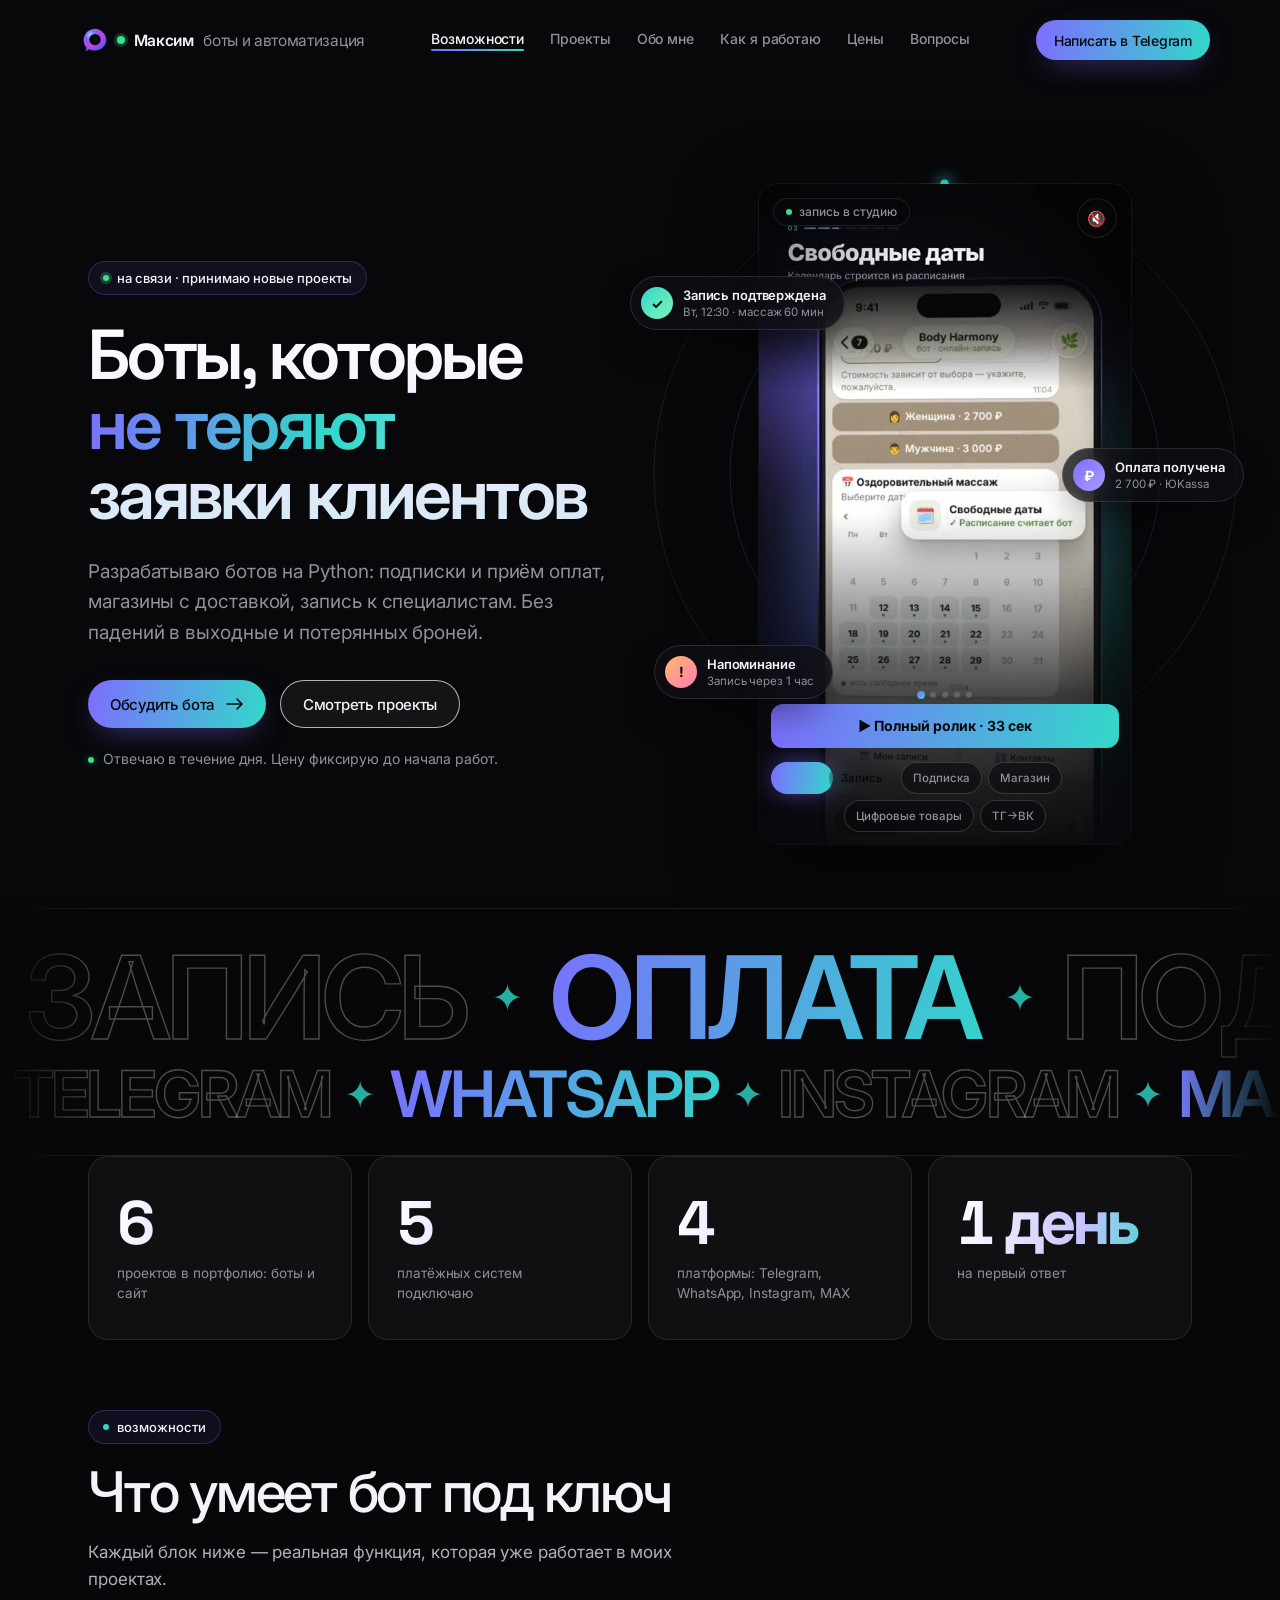
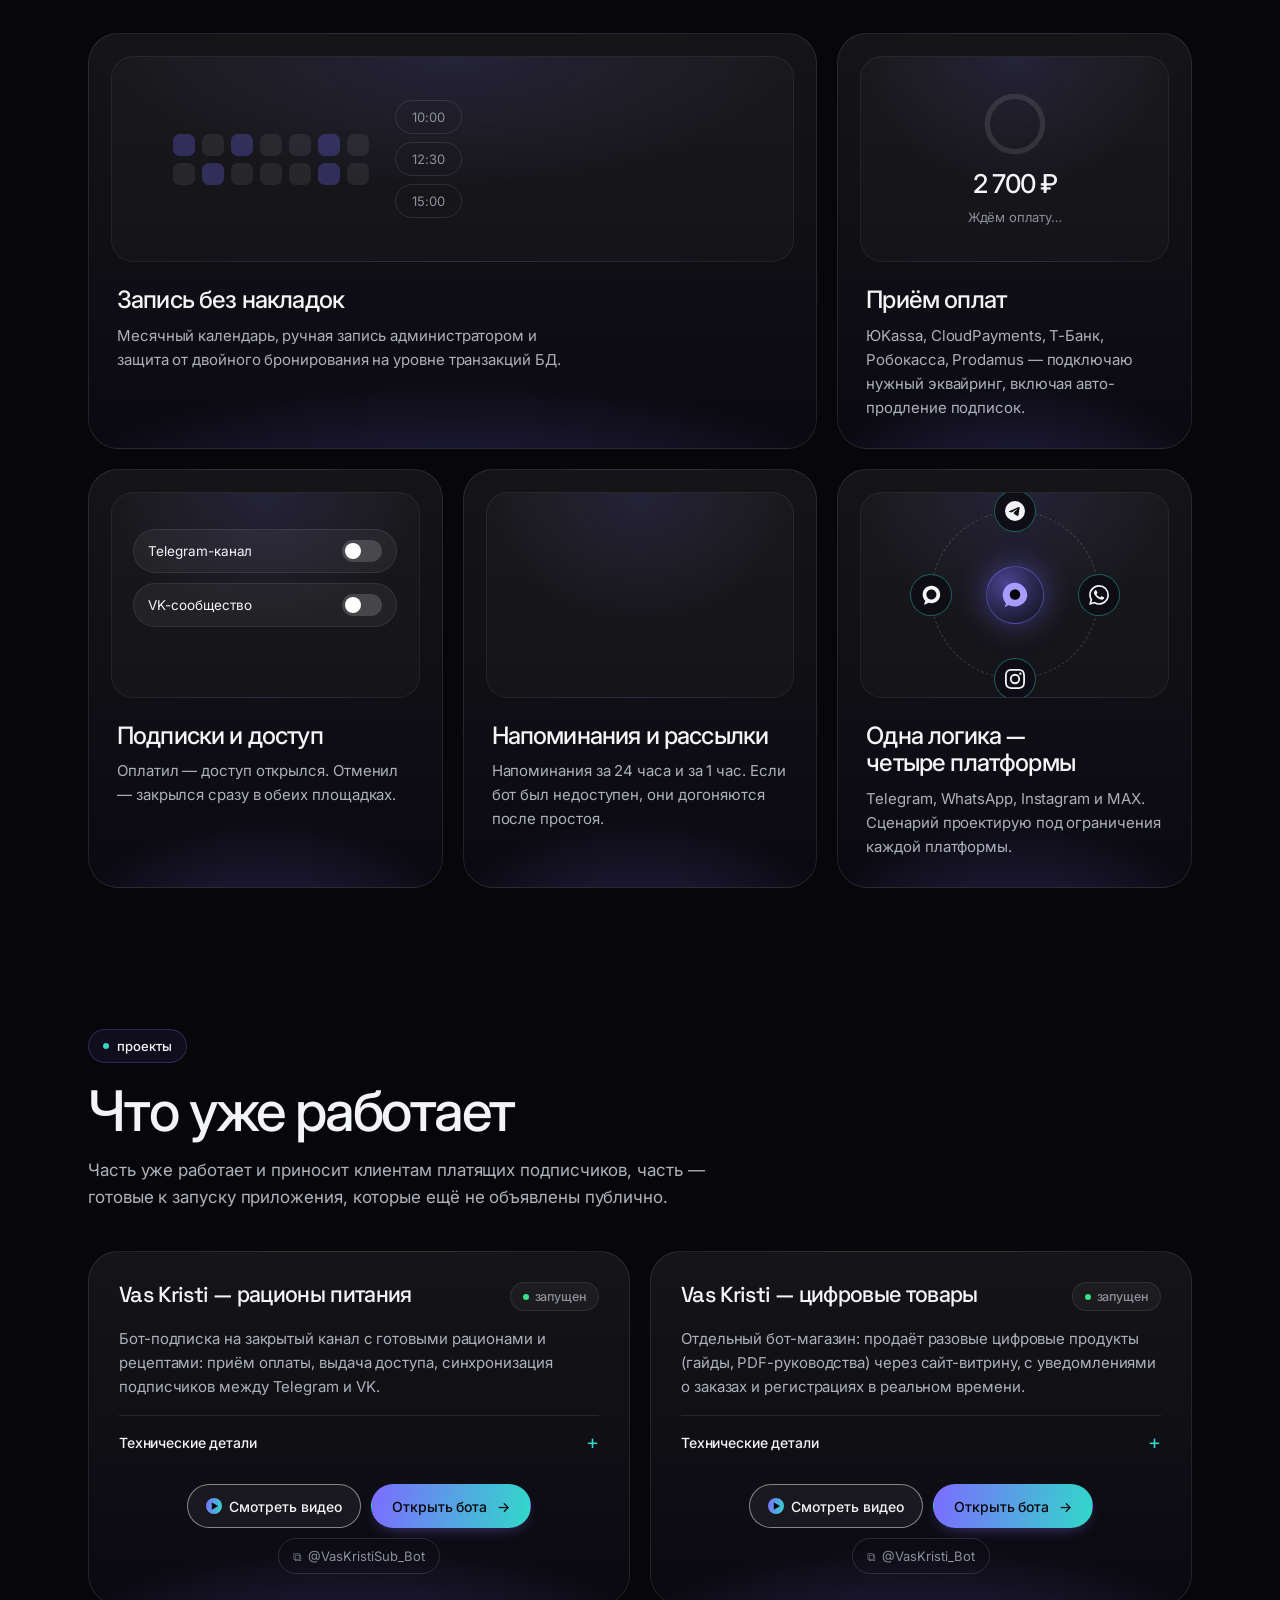
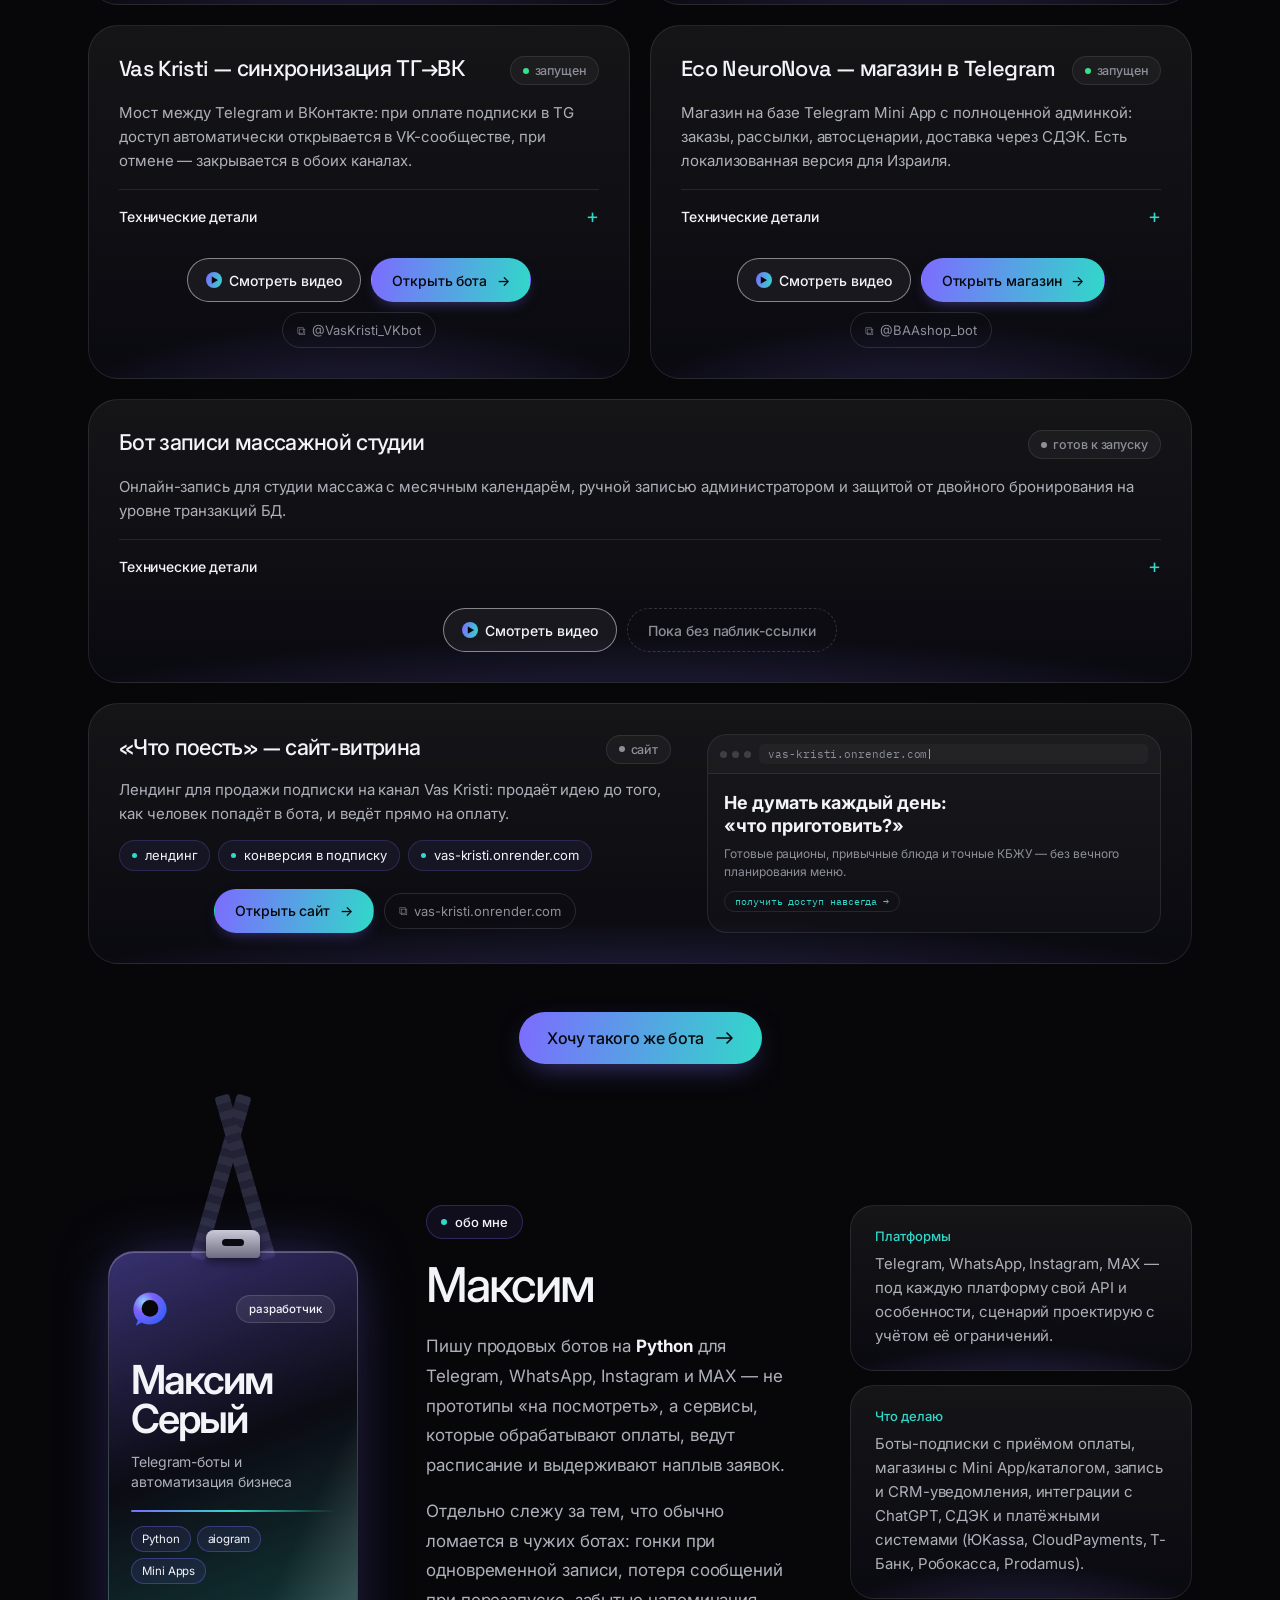
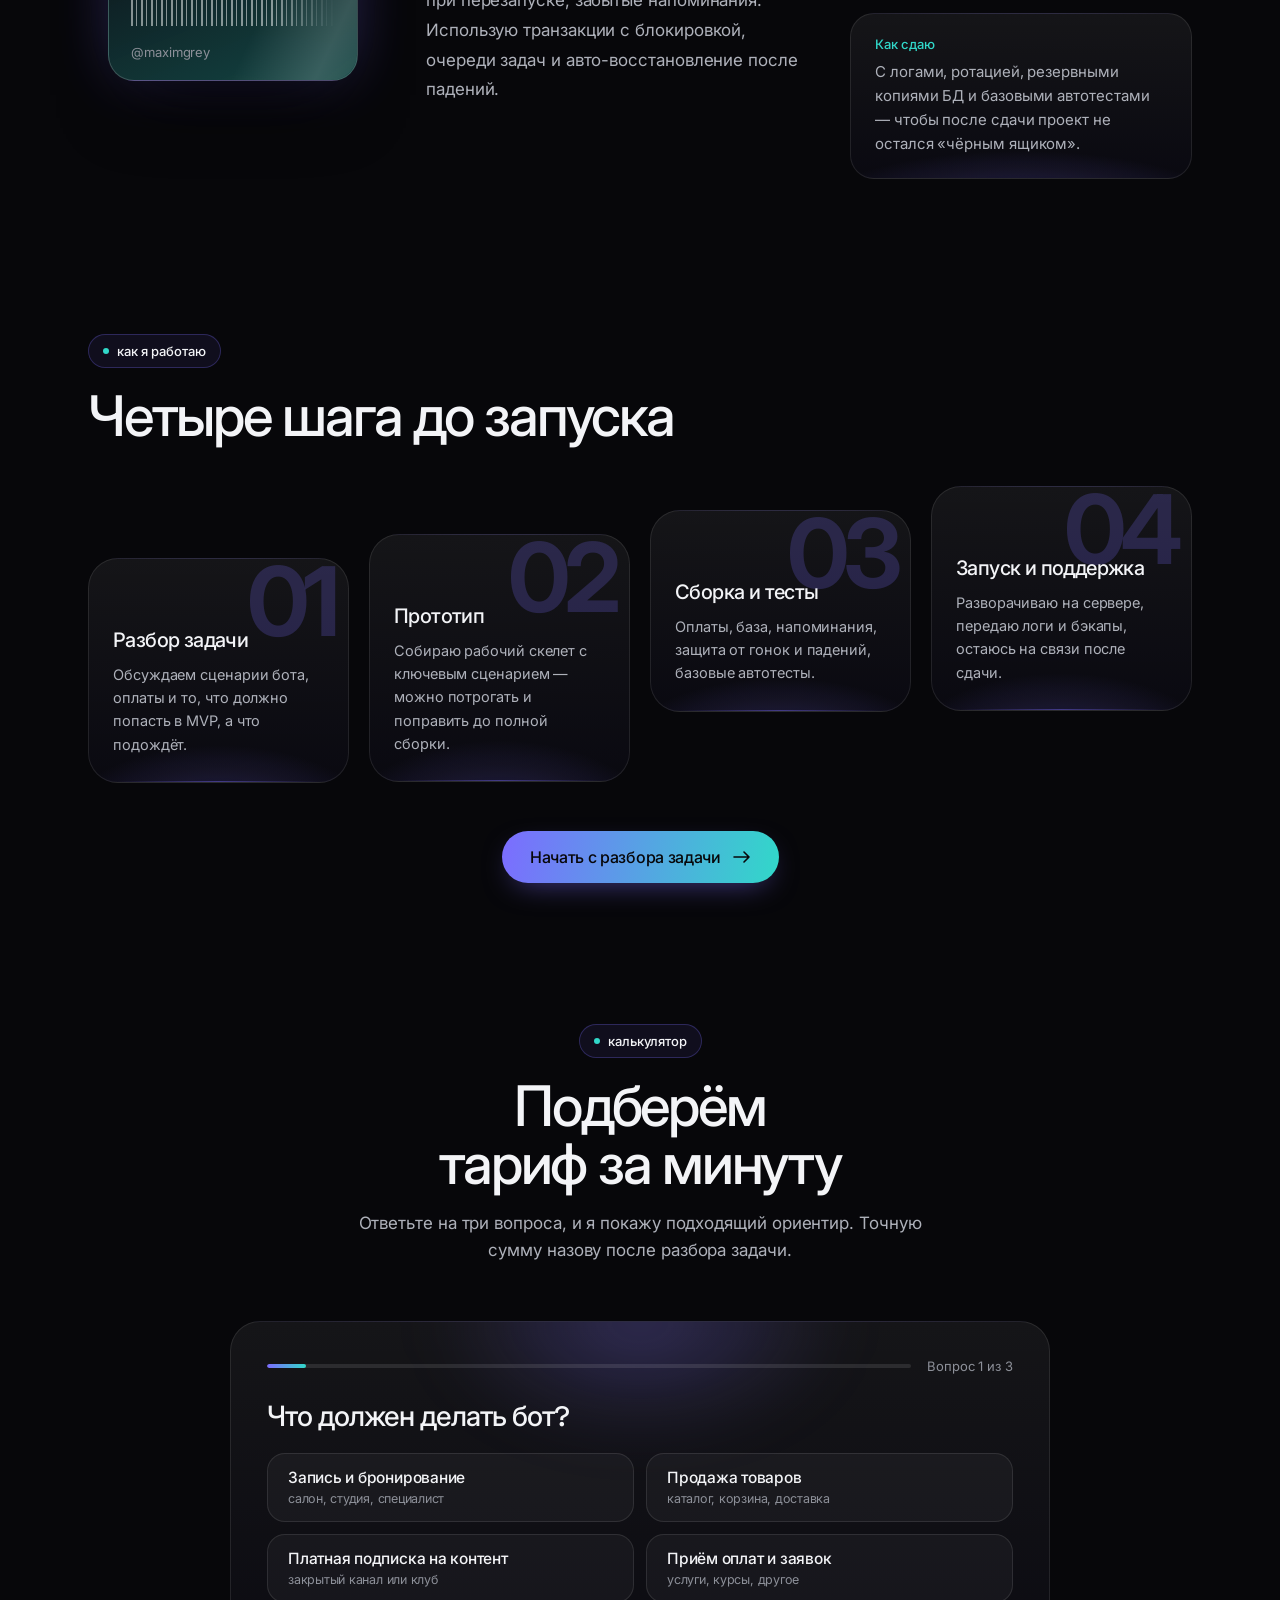
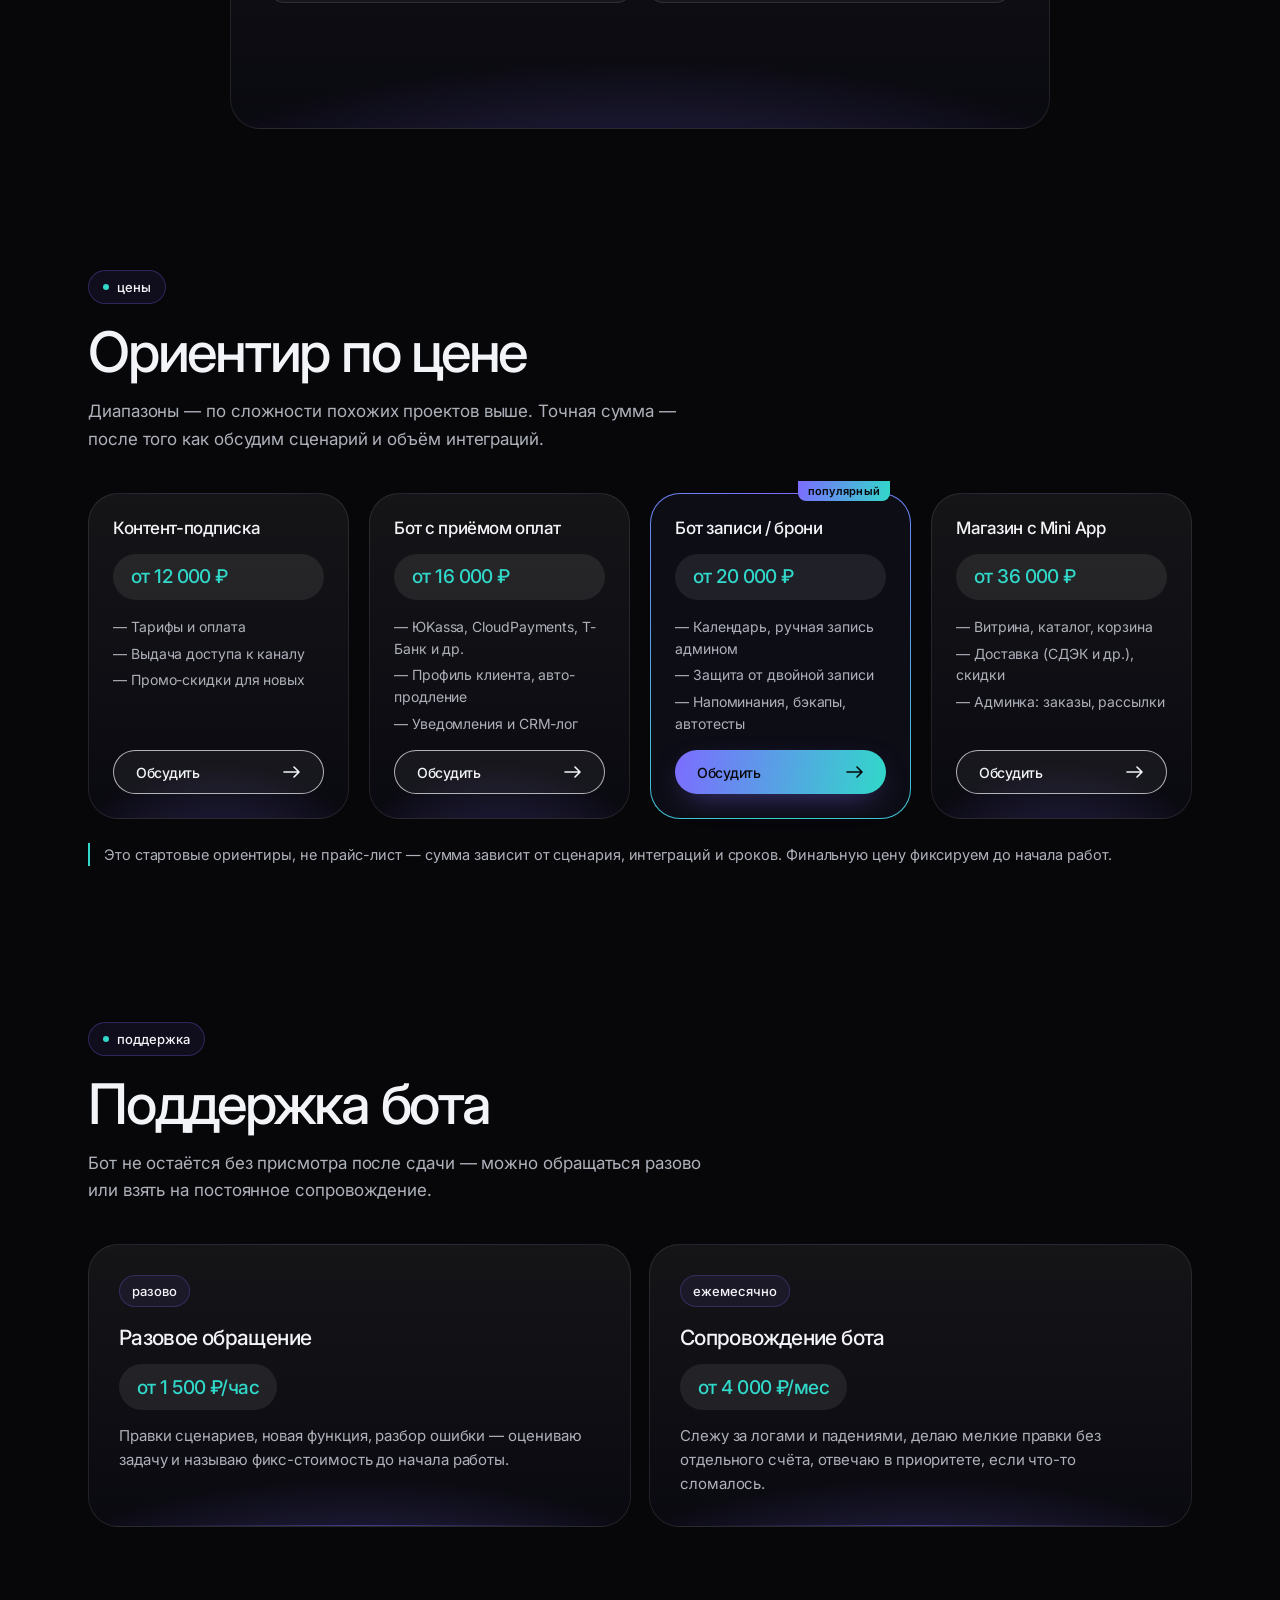
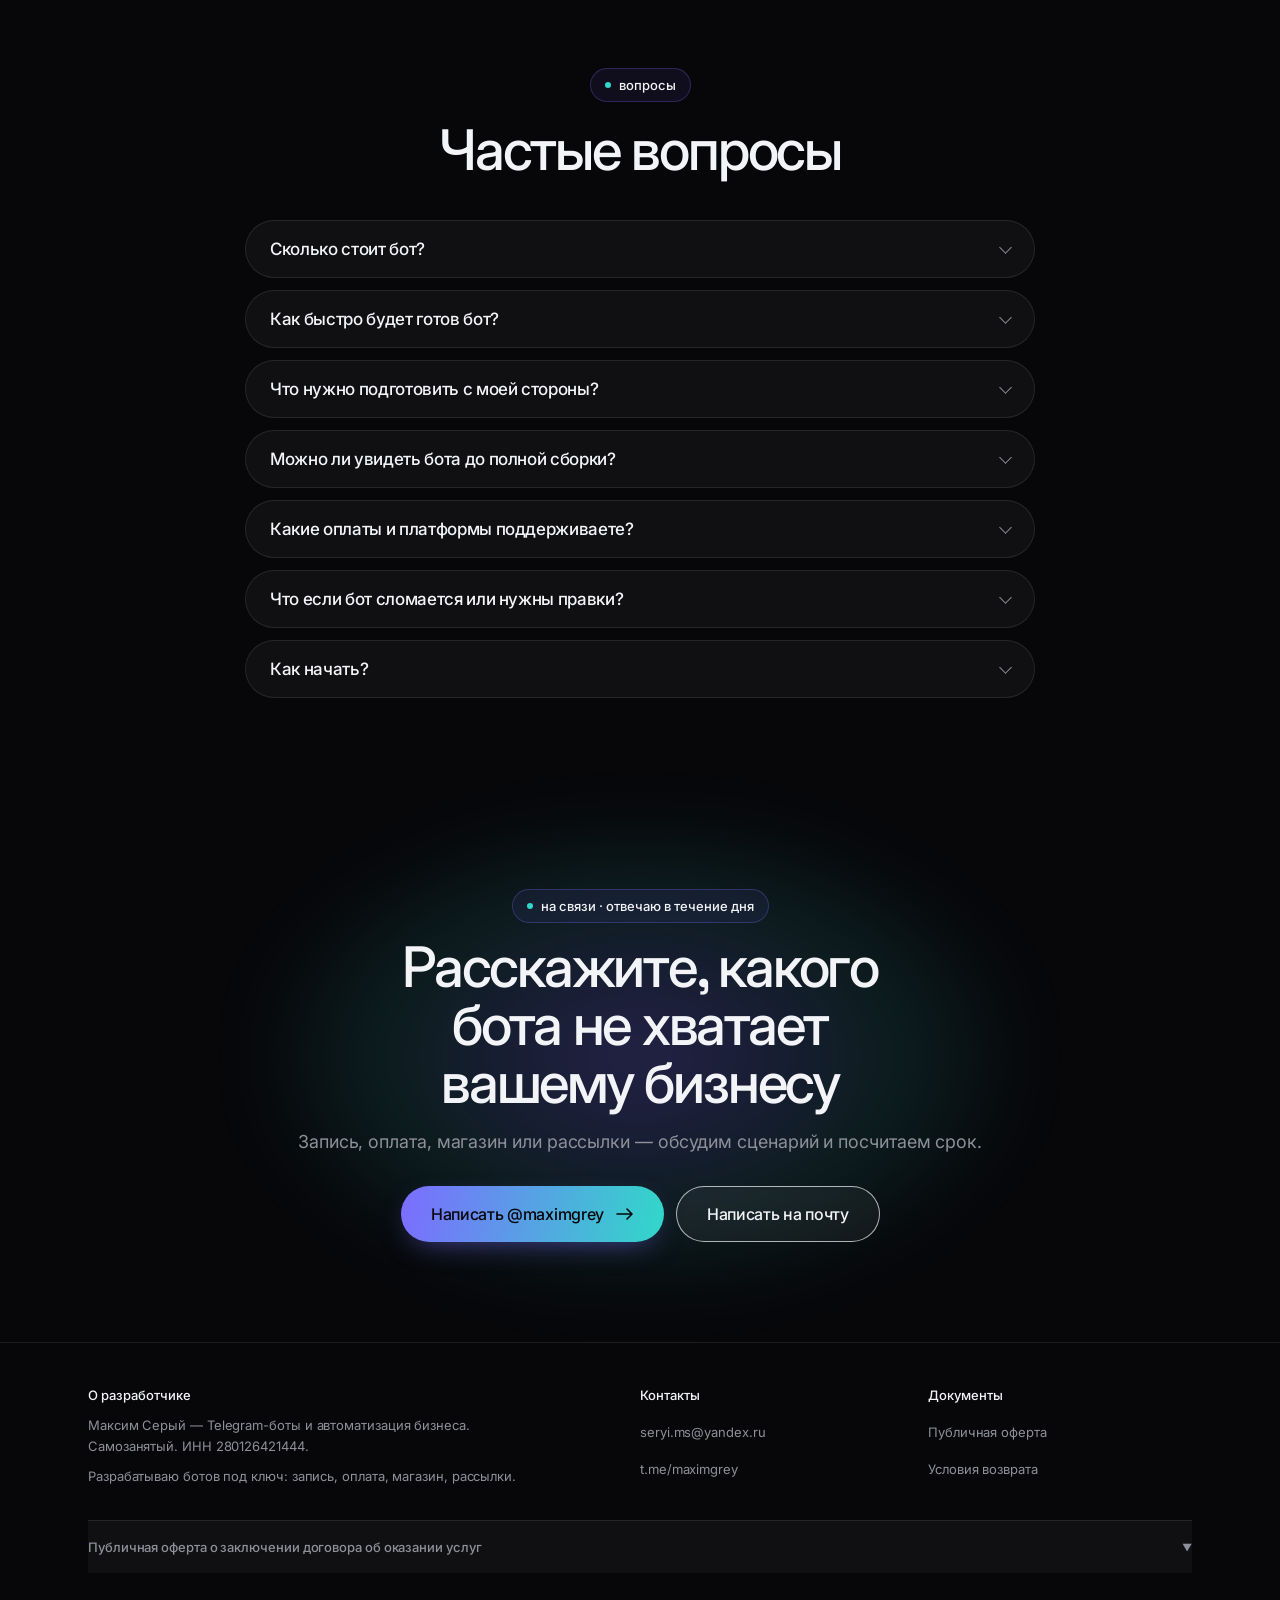
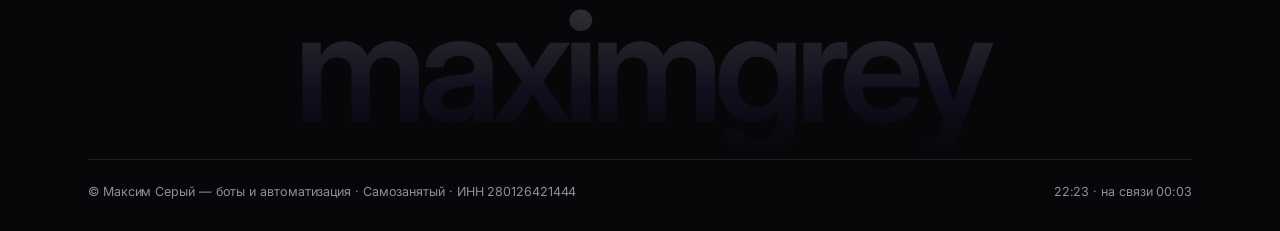
==== commit 3025b4ef: "Fix hero project tabs: show all of them, don't open fullscreen on tap The tab row was centred inside" ====
--- a/site/index.html
+++ b/site/index.html
@@ -237,6 +237,12 @@
   }
   .vshow .phone-tabs button:hover{ background:rgba(7,7,10,.72); border-color:rgba(255,255,255,.28); color:var(--text); }
   .vshow .phone-tabs button.active{ color:#07070a; background:transparent; border-color:transparent; }
+  /* tabs wrap into rows so every project is visible (no clipped first tab) */
+  .vshow .phone-tabs{ flex-wrap:wrap; justify-content:center; overflow:visible; row-gap:6px; padding:8px 10px 12px; }
+  .vshow .phone-tabs button{ font-size:11.5px; padding:0 11px; min-height:32px !important; height:32px; }
+  .vshow .vctl{ bottom:96px !important; }
+  .vshow .vpager{ bottom:146px !important; top:auto !important; }
+  .vshow .vfade{ height:330px; }
   .bubble{ max-width:78%; padding:9px 13px; border-radius:12px; font-size:13.5px; line-height:1.45; animation:riseIn .45s ease both; }
   .bubble .t{ display:block; font-family:'IBM Plex Mono',monospace; font-size:9.5px; opacity:.55; margin-top:4px; text-align:right; }
   .bubble.in{ align-self:flex-start; background:var(--surface-2); border:1px solid var(--border); border-bottom-left-radius:4px; }
@@ -2182,7 +2188,7 @@
       var vshowEl = document.getElementById('vshow');
       if(!vshowEl) return;
       vshowEl.addEventListener('click', function(e){
-        if(e.target.closest('#vmute') || e.target.closest('#vfull') || e.target.closest('.vctl')) return;
+        if(e.target.closest('#vmute') || e.target.closest('#vfull') || e.target.closest('.vctl') || e.target.closest('.phone-tabs') || e.target.closest('.vpager')) return;
         openDemo(HERO[heroKey].demo);
       });
     })();
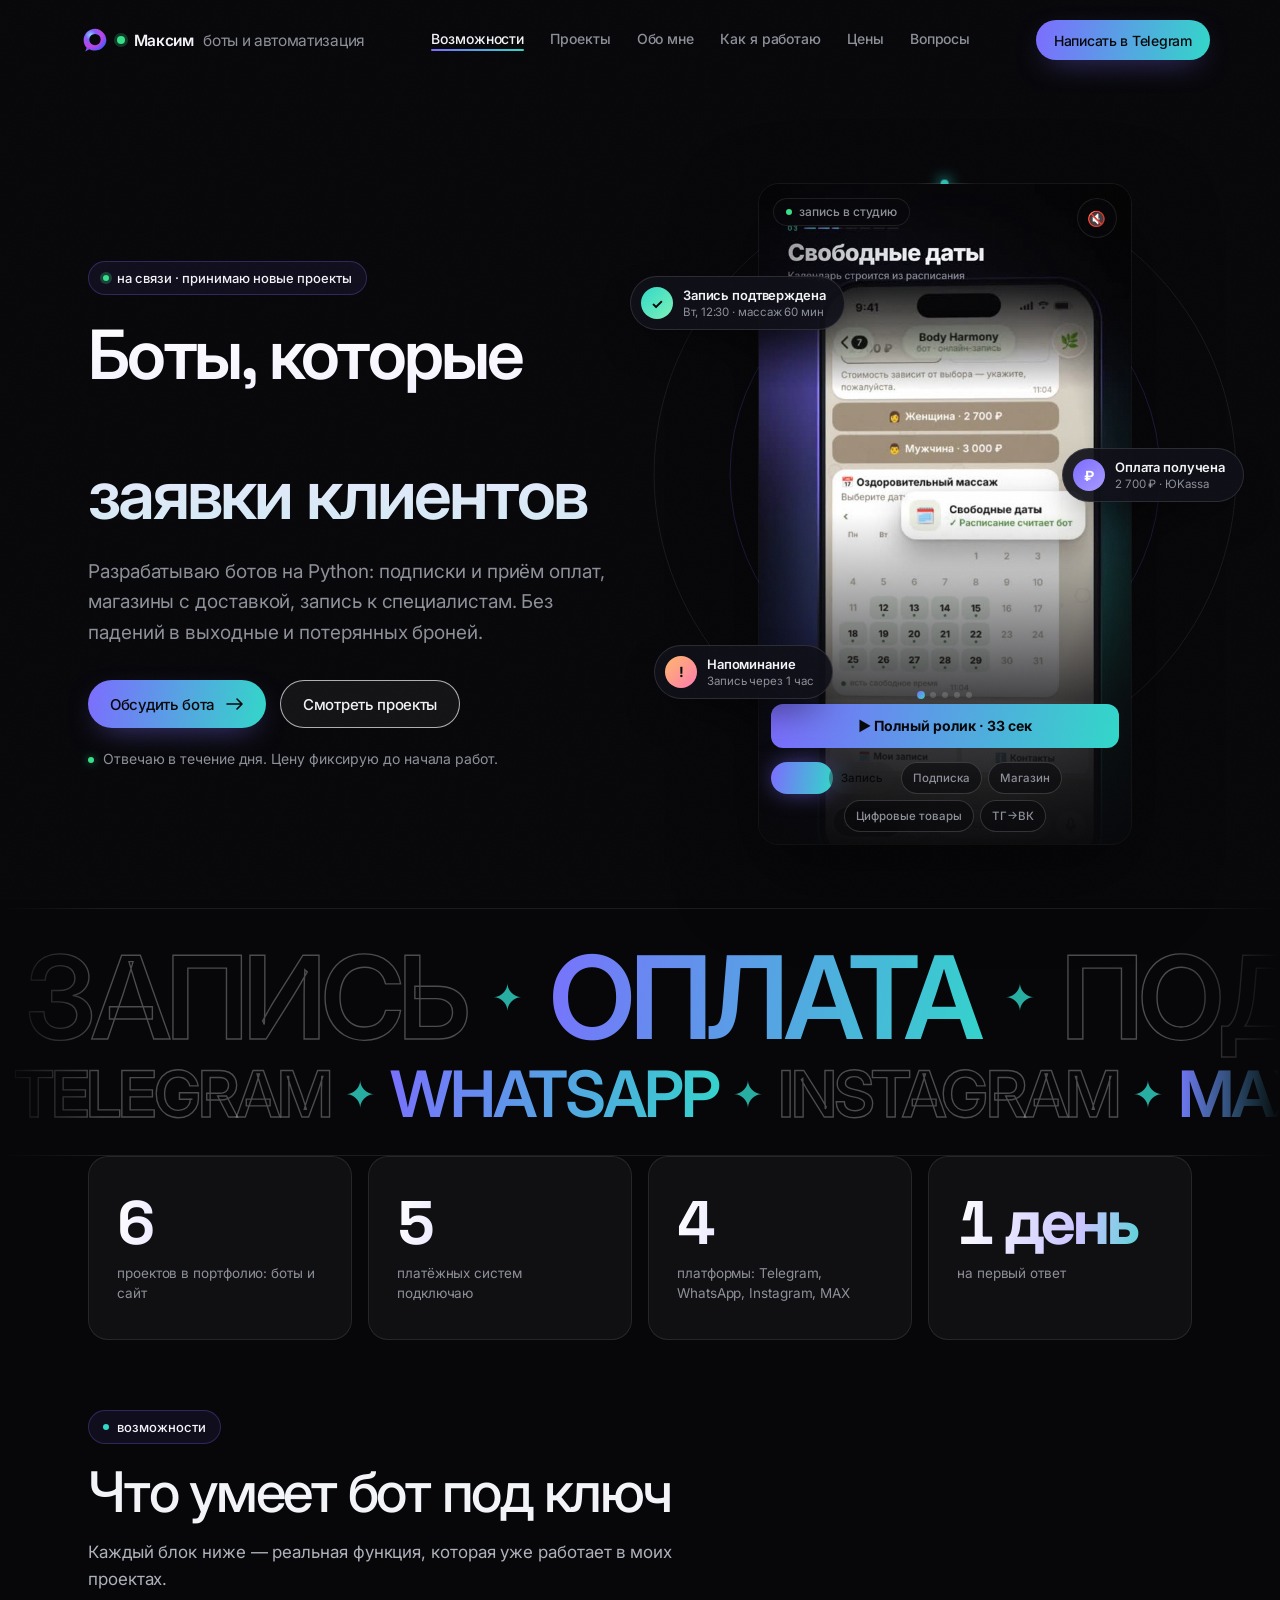
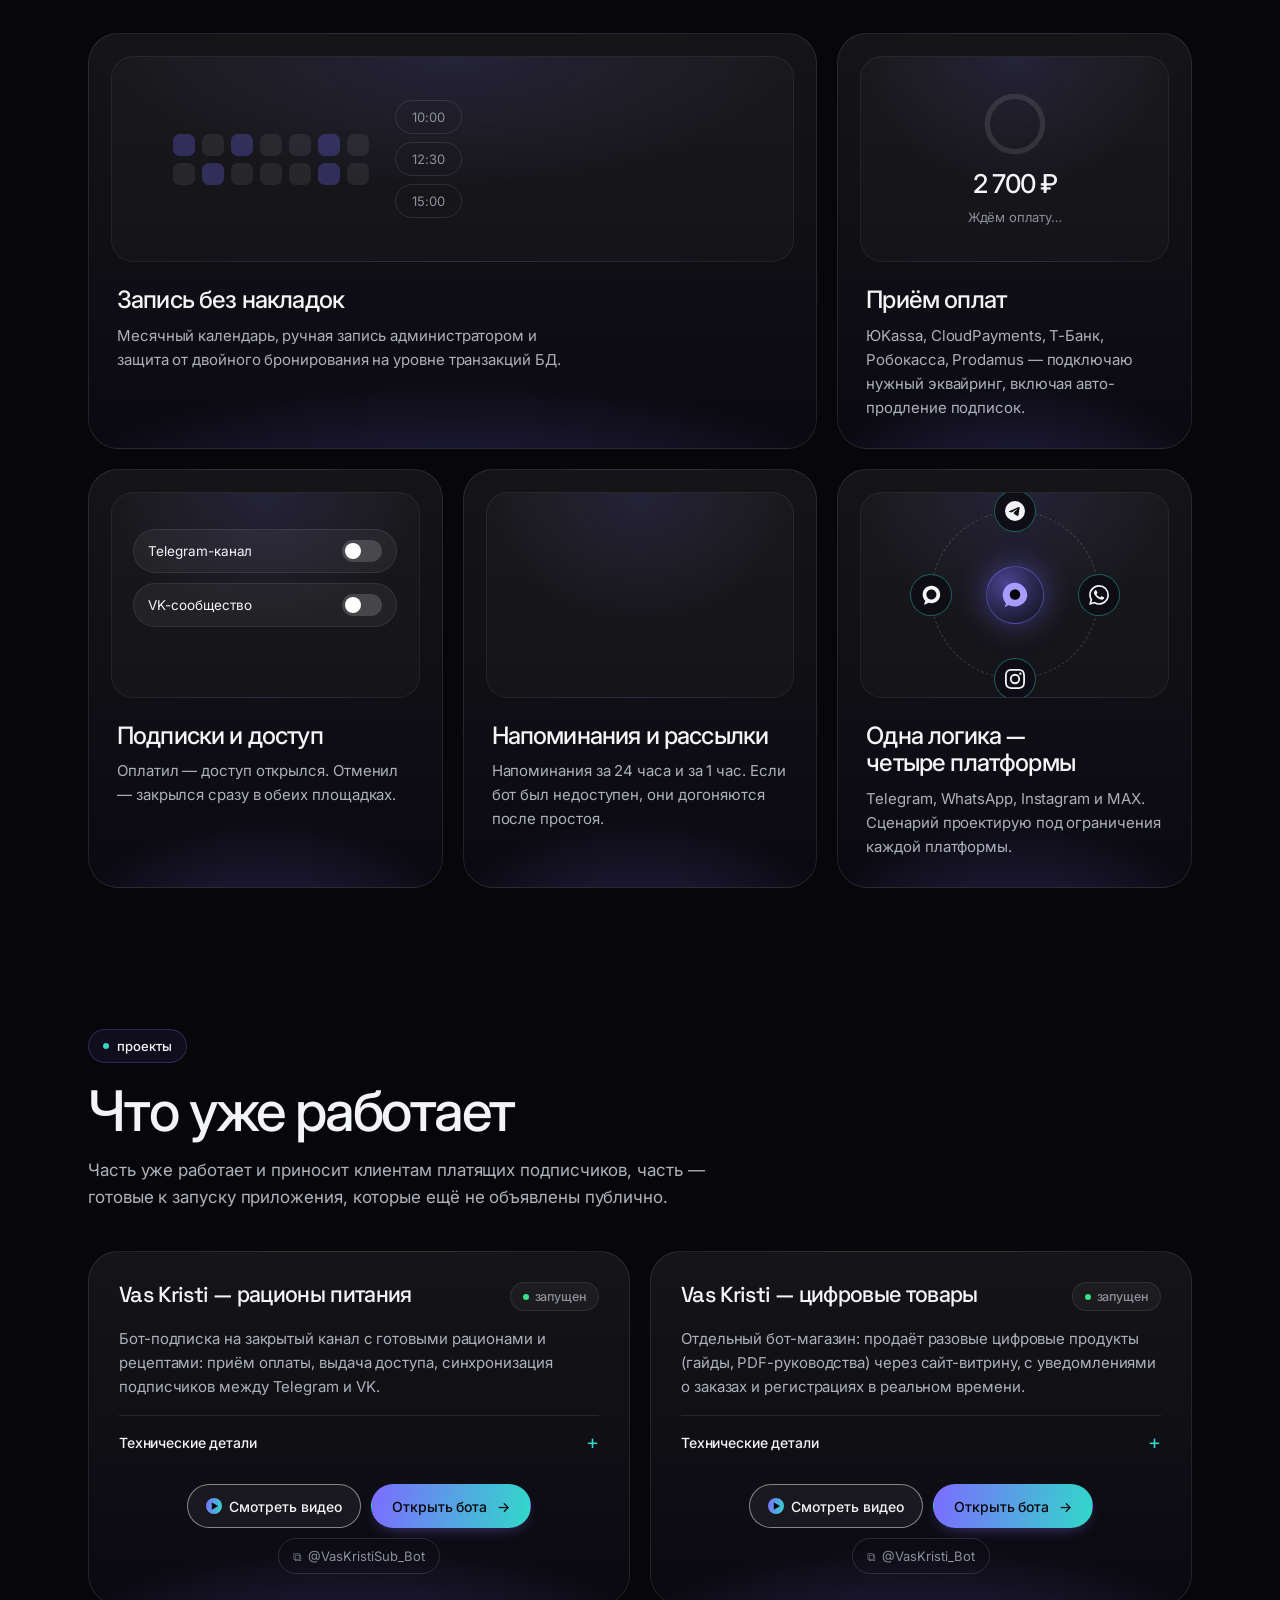
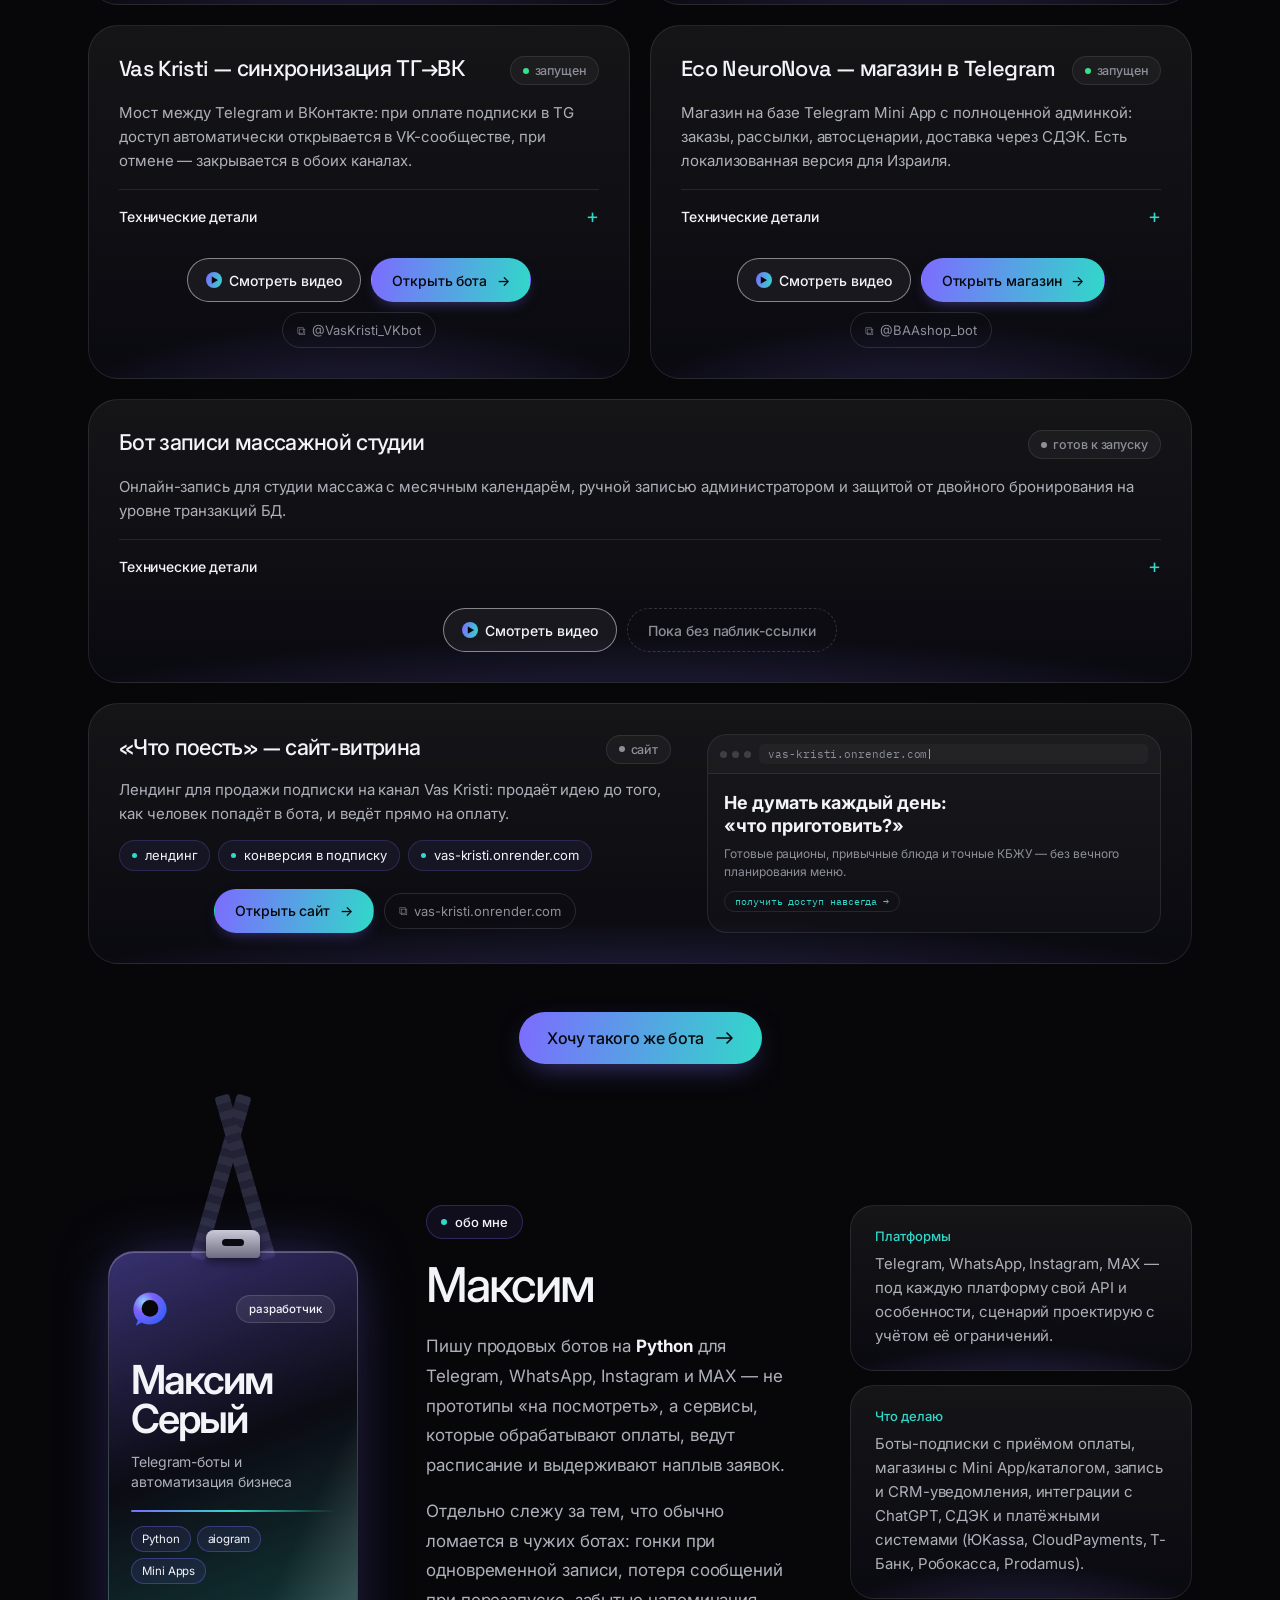
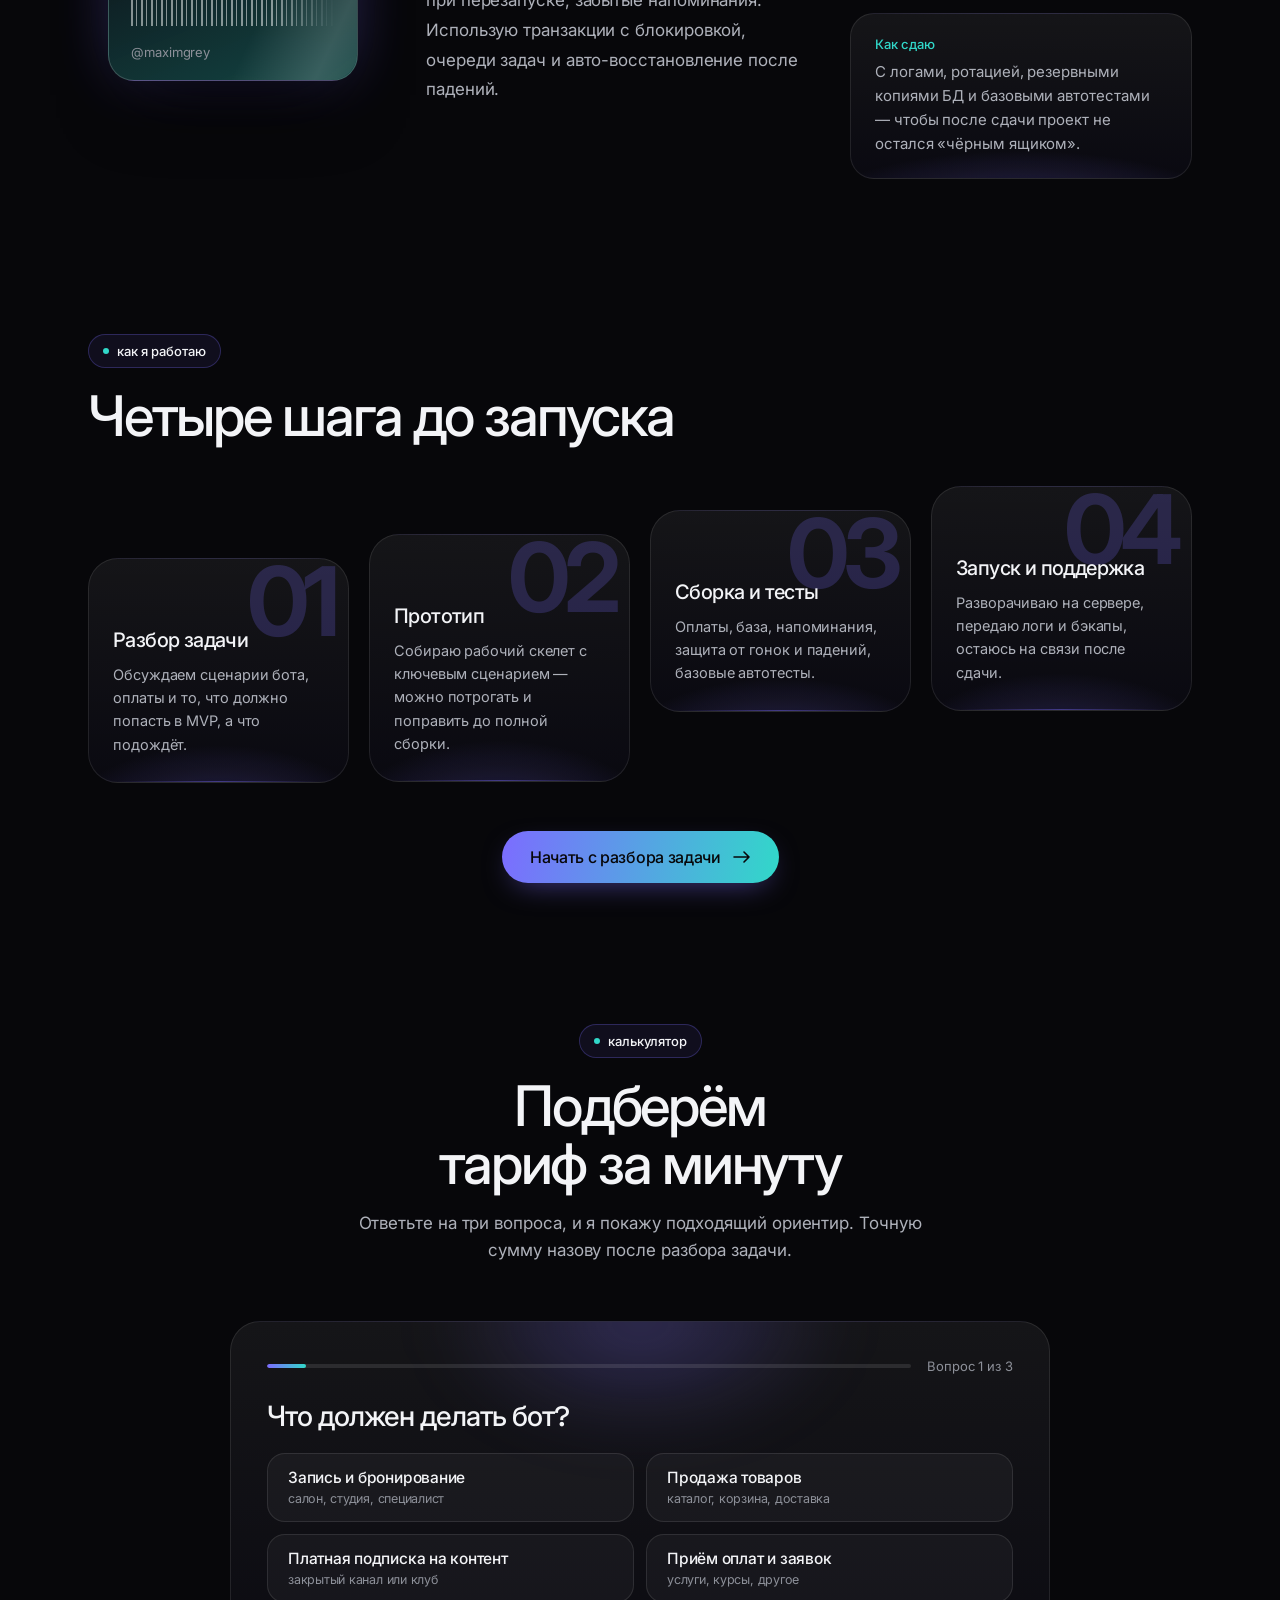
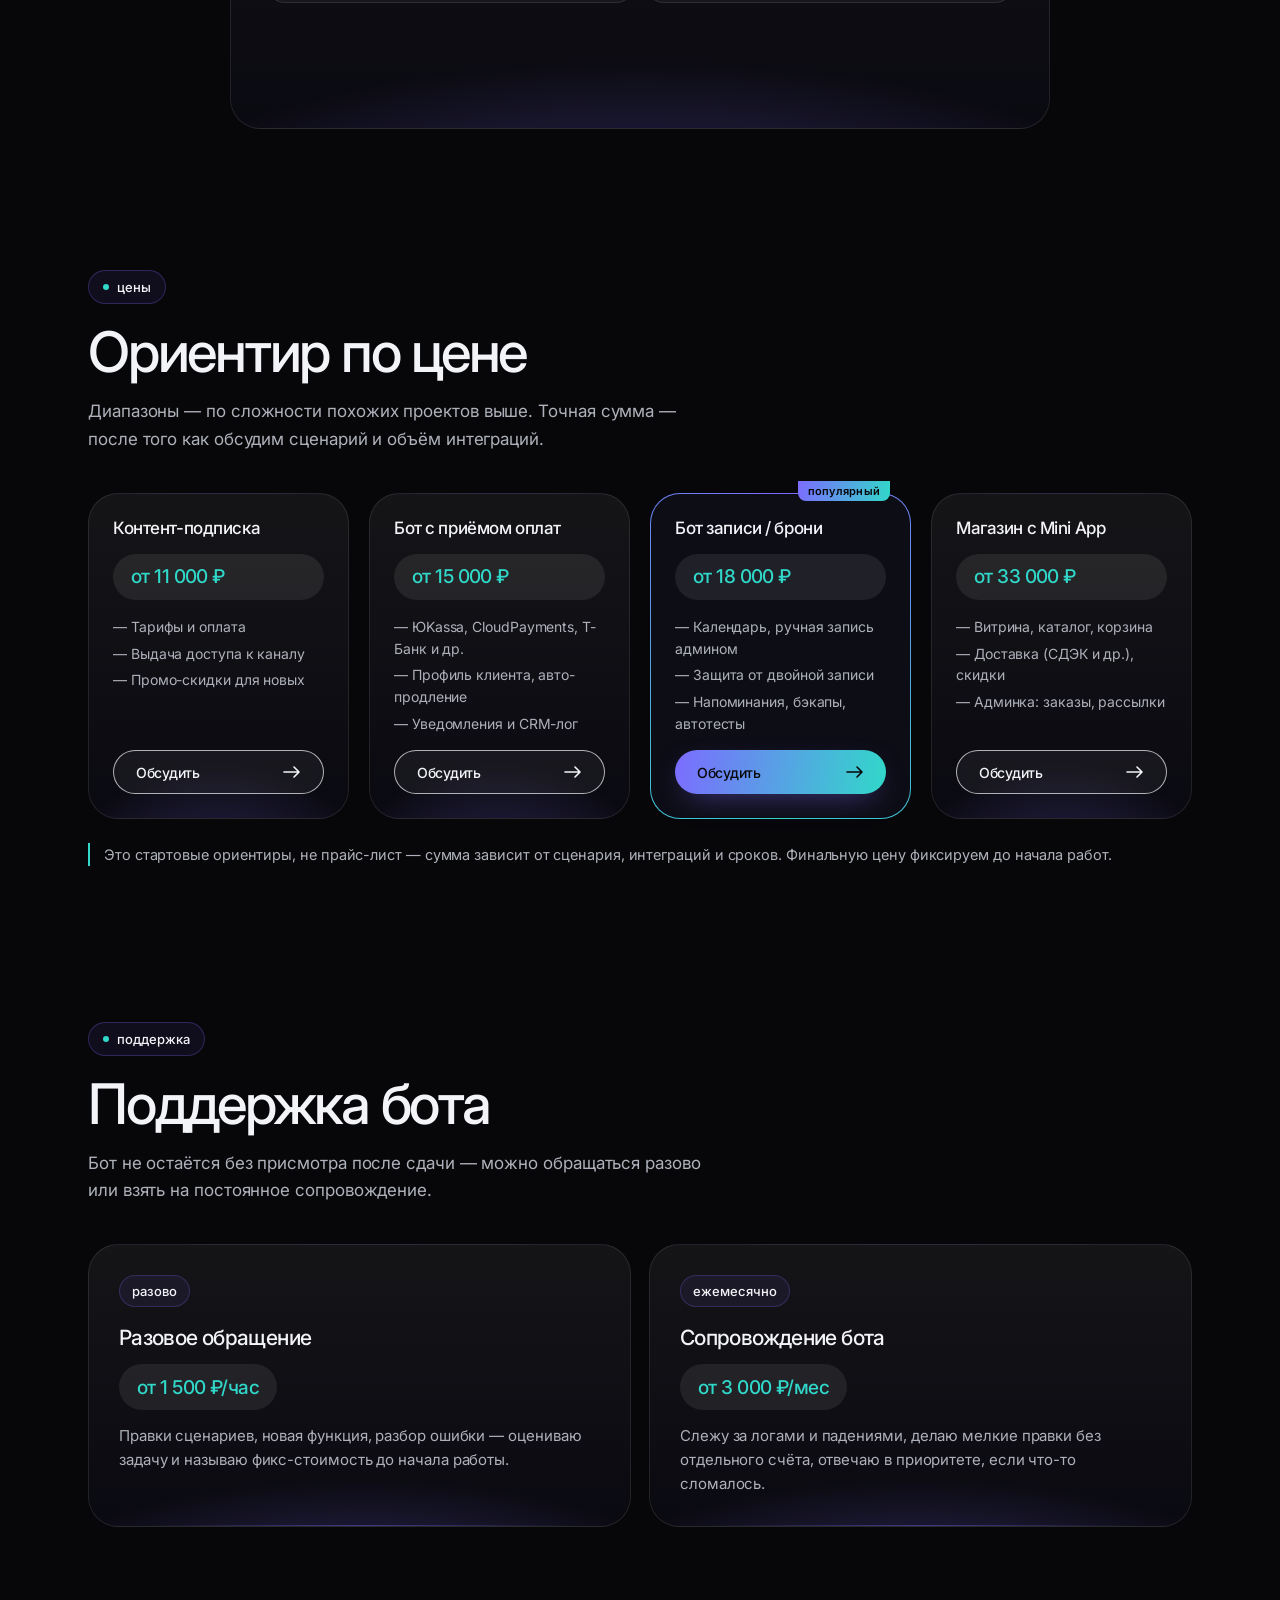
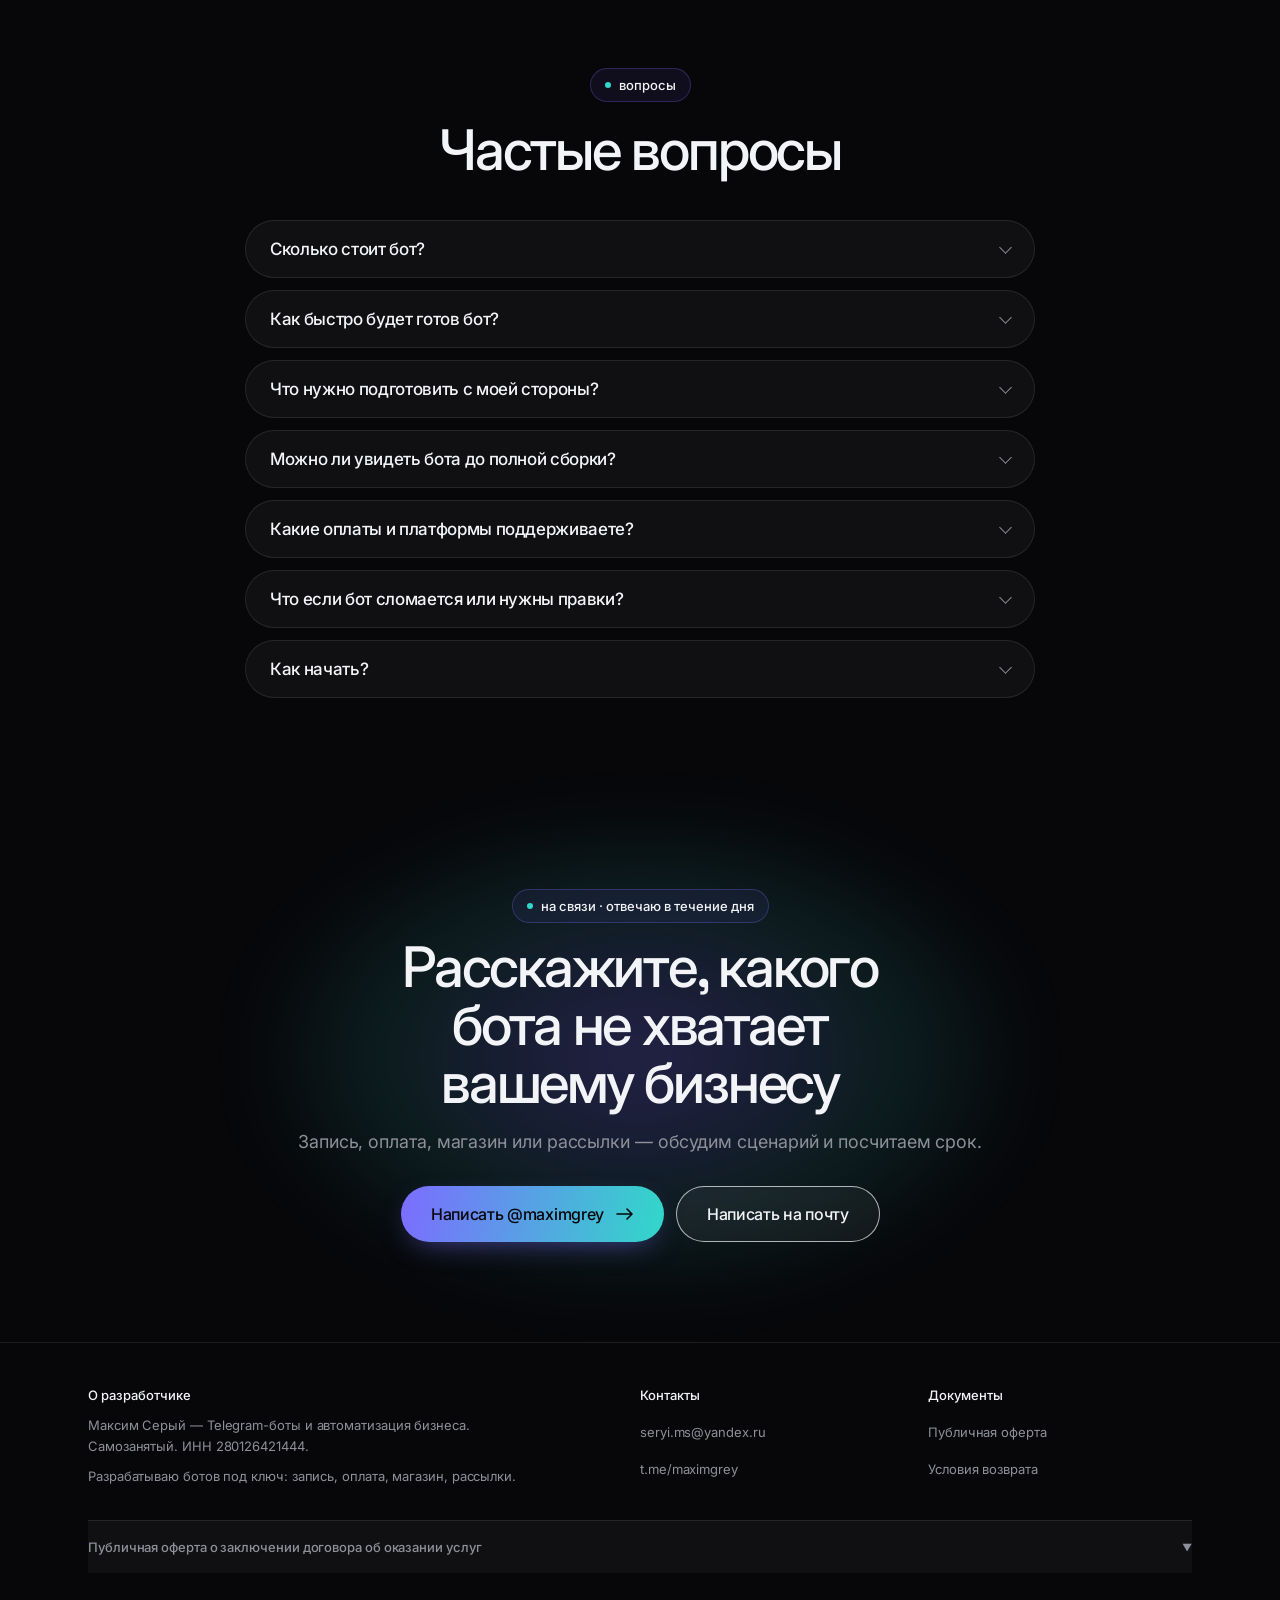
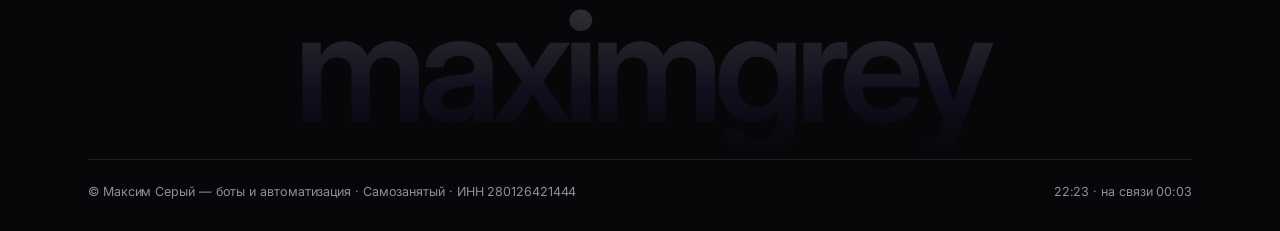
==== commit 289bf073: "Stop hero video opening by itself, smoother scrolling - open fullscreen only on a real tap without s" ====
--- a/site/index.html
+++ b/site/index.html
@@ -1178,6 +1178,20 @@
     .footsec a{ padding:10px 0; }
   }
   .foot-word{ font-size:clamp(40px,12vw,190px); white-space:nowrap; }
+
+  /* ---------- perf: pause off-screen animation, lighter effects ---------- */
+  .anim-off, .anim-off *, .anim-off *::before, .anim-off *::after{ animation-play-state:paused !important; }
+  #scrollbar{ width:100% !important; transform-origin:0 50%; transform:scaleX(0); will-change:transform; }
+  #grain{ mix-blend-mode:normal; opacity:.025; }
+  .fchip{ -webkit-backdrop-filter:none; backdrop-filter:none; background:rgba(16,16,24,.92); }
+  .orb b{ will-change:transform; }
+  @media (max-width:860px), (pointer:coarse){
+    #grain{ display:none; }
+    header, header.scrolled{ -webkit-backdrop-filter:none !important; backdrop-filter:none !important; }
+    header.scrolled{ background:rgba(7,7,10,.95) !important; }
+    .orb b{ filter:blur(24px); animation:none; }
+    .vctl button, .vshow .phone-tabs{ -webkit-backdrop-filter:none !important; backdrop-filter:none !important; }
+  }
 </style>
 </head>
 <body>
@@ -1636,10 +1650,19 @@
     function onScroll(){
       var h = document.documentElement;
       var max = h.scrollHeight - h.clientHeight;
-      bar.style.width = (max > 0 ? (h.scrollTop / max) * 100 : 0) + '%';
+      bar.style.transform = 'scaleX(' + (max > 0 ? h.scrollTop / max : 0) + ')';
     }
-    document.addEventListener('scroll', onScroll, { passive:true });
+    var barTick = false;
+    document.addEventListener('scroll', function(){ if(!barTick){ barTick = true; requestAnimationFrame(function(){ barTick = false; onScroll(); }); } }, { passive:true });
     onScroll();
+
+    // pause decorative CSS animations in blocks that are off screen
+    if('IntersectionObserver' in window){
+      var animIO = new IntersectionObserver(function(es){
+        es.forEach(function(en){ en.target.classList.toggle('anim-off', !en.isIntersecting); });
+      }, { rootMargin:'120px 0px' });
+      document.querySelectorAll('body > section, .wrap.hero, .bigmarquee, footer').forEach(function(el){ animIO.observe(el); });
+    }
 
     var phone = document.querySelector('.phone');
     if(phone && !reduce && window.matchMedia('(pointer:fine)').matches){
@@ -1968,7 +1991,7 @@
         function size(){
           var r = cv.getBoundingClientRect(); W = r.width; H = r.height;
           cv.width = W * dpr; cv.height = H * dpr; ctx.setTransform(dpr, 0, 0, dpr, 0, 0);
-          var n = Math.round(Math.min(70, W / 22)); pts = [];
+          var n = Math.round(Math.min(window.matchMedia('(pointer:coarse)').matches ? 28 : 70, W / 22)); pts = [];
           for(var i = 0; i < n; i++) pts.push({ x:Math.random() * W, y:Math.random() * H, vx:(Math.random() - .5) * .25, vy:(Math.random() - .5) * .25, r:Math.random() * 1.4 + .5, c:Math.random() < .5 ? '124,108,255' : '49,216,201' });
         }
         function draw(){
@@ -1987,7 +2010,7 @@
           if(on && !reduce) requestAnimationFrame(draw);
         }
         size(); draw();
-        window.addEventListener('resize', function(){ size(); if(reduce) draw(); });
+        window.addEventListener('resize', function(){ if(Math.abs(cv.getBoundingClientRect().width - W) < 1) return; size(); if(reduce) draw(); }); // ignore mobile URL-bar height changes
         if(hero) hero.addEventListener('pointermove', function(e){ var r = cv.getBoundingClientRect(); mx = e.clientX - r.left; my = e.clientY - r.top; }, { passive:true });
         if('IntersectionObserver' in window && hero){
           new IntersectionObserver(function(es){ var was = on; on = es[0].isIntersecting; if(on && !was && !reduce) draw(); }).observe(hero);
@@ -2187,7 +2210,17 @@
     (function(){
       var vshowEl = document.getElementById('vshow');
       if(!vshowEl) return;
+      // only a deliberate tap opens it: not a programmatic click (auto-advance / swipe),
+      // not the end of a scroll gesture, not a tap that stops momentum scrolling
+      var tx = 0, ty = 0, tsy = null, moved = false, lastScroll = 0;
+      window.addEventListener('scroll', function(){ lastScroll = Date.now(); }, { passive:true });
+      vshowEl.addEventListener('touchstart', function(e){ tx = e.touches[0].clientX; ty = e.touches[0].clientY; tsy = window.scrollY; moved = Date.now() - lastScroll < 350; }, { passive:true });
+      vshowEl.addEventListener('touchmove', function(e){ if(Math.abs(e.touches[0].clientX - tx) > 10 || Math.abs(e.touches[0].clientY - ty) > 10) moved = true; }, { passive:true });
       vshowEl.addEventListener('click', function(e){
+        var scrolledSinceTouch = tsy !== null && Math.abs(window.scrollY - tsy) > 4;
+        var blocked = !e.isTrusted || moved || scrolledSinceTouch || Date.now() - lastScroll < 250;
+        moved = false; tsy = null;
+        if(blocked) return;
         if(e.target.closest('#vmute') || e.target.closest('#vfull') || e.target.closest('.vctl') || e.target.closest('.phone-tabs') || e.target.closest('.vpager')) return;
         openDemo(HERO[heroKey].demo);
       });
@@ -2432,8 +2465,10 @@
         }
       }, { passive:true });
     })();
+    var lastWinScroll = 0;
+    window.addEventListener('scroll', function(){ lastWinScroll = Date.now(); }, { passive:true });
     document.querySelectorAll('[data-demo]').forEach(function(el){
-      el.addEventListener('click', function(){ openDemo(el.dataset.demo); });
+      el.addEventListener('click', function(e){ if(e.isTrusted && Date.now() - lastWinScroll < 250) return; openDemo(el.dataset.demo); });
       el.addEventListener('keydown', function(e){
         if(e.key === 'Enter' || e.key === ' '){ e.preventDefault(); openDemo(el.dataset.demo); }
       });
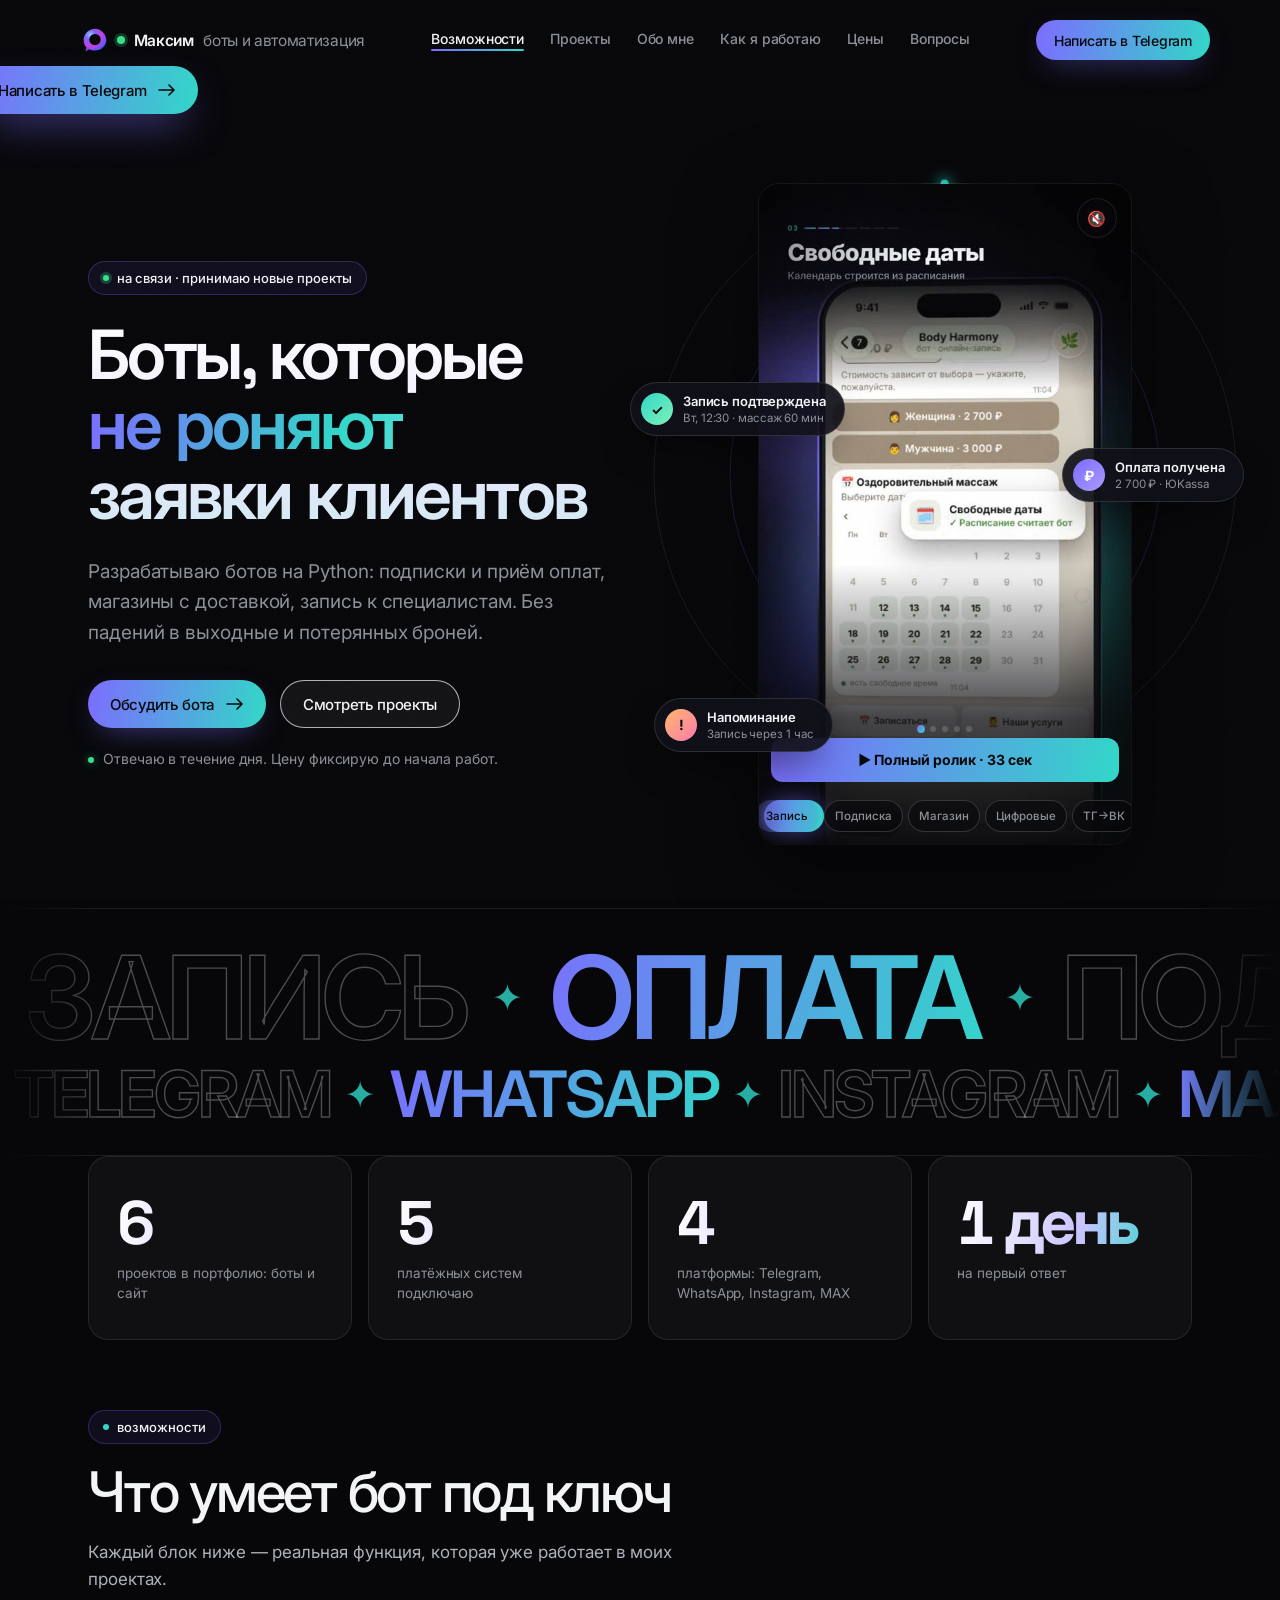
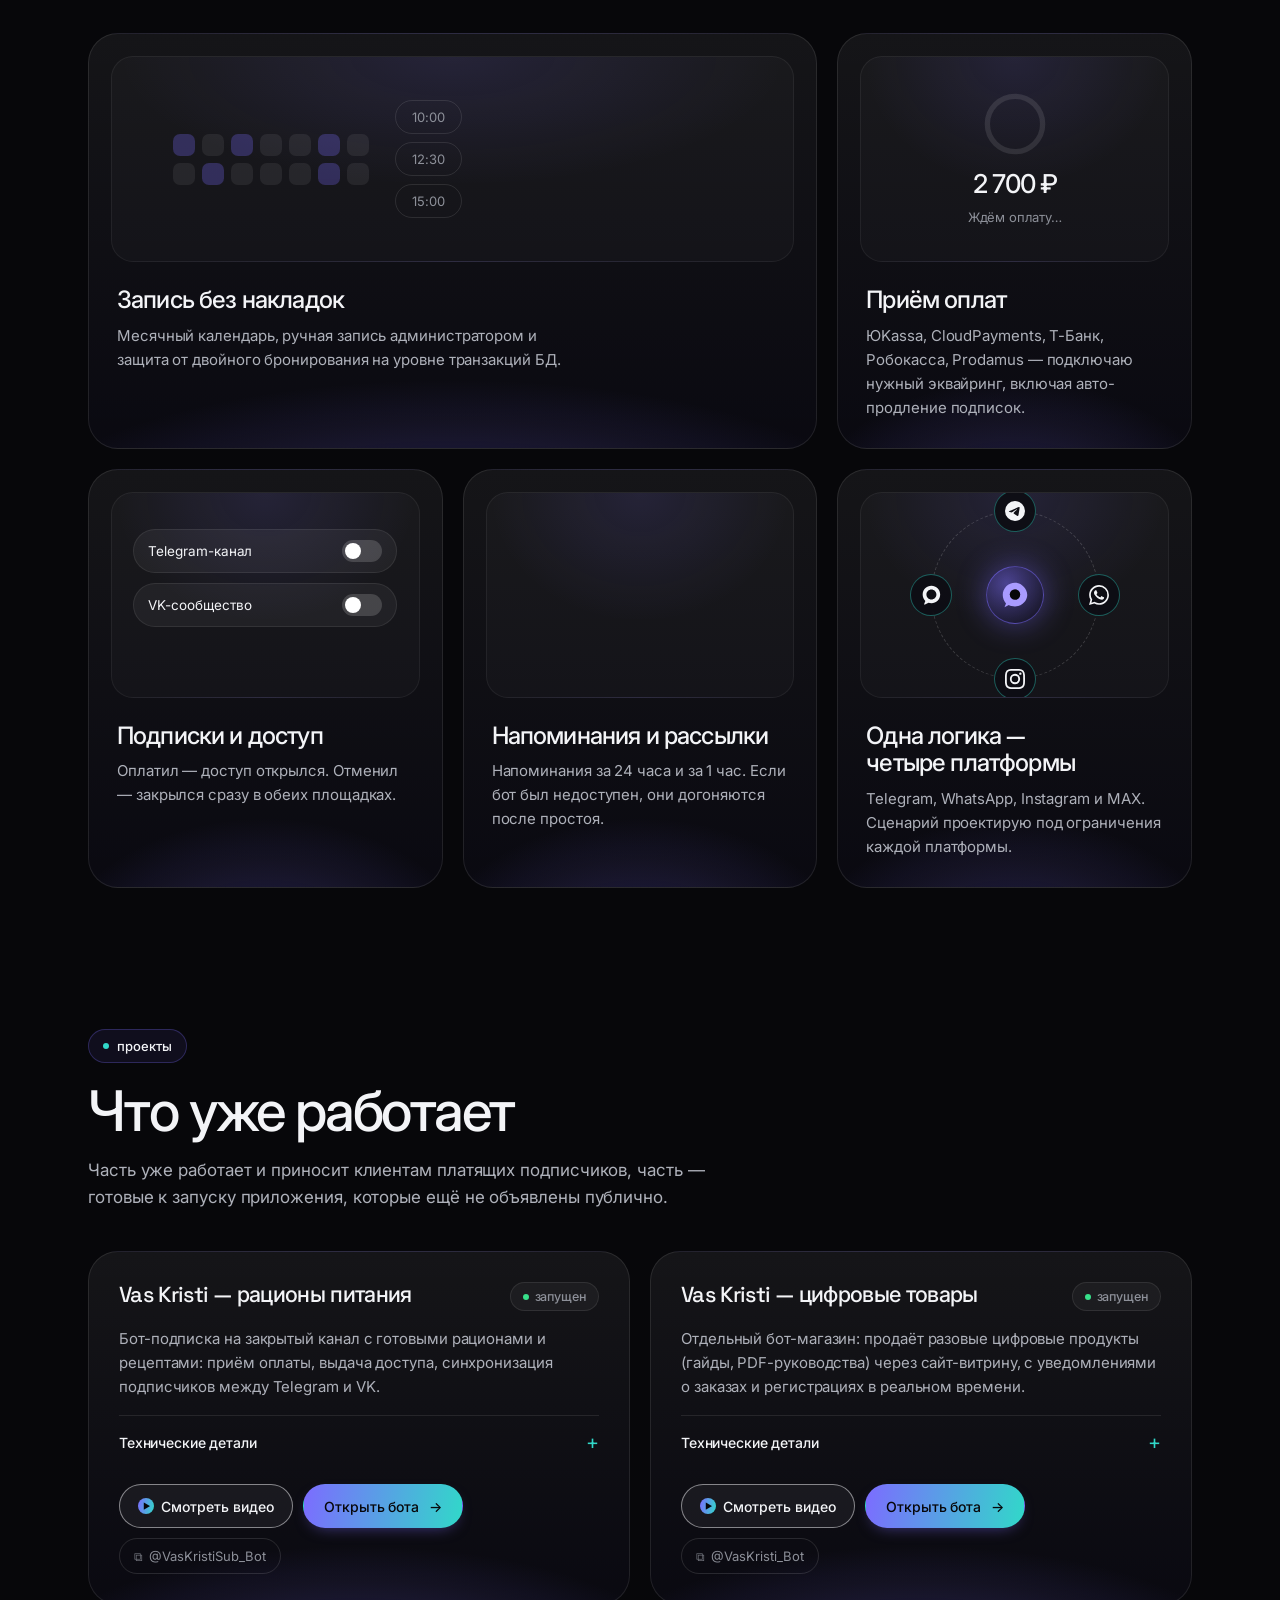
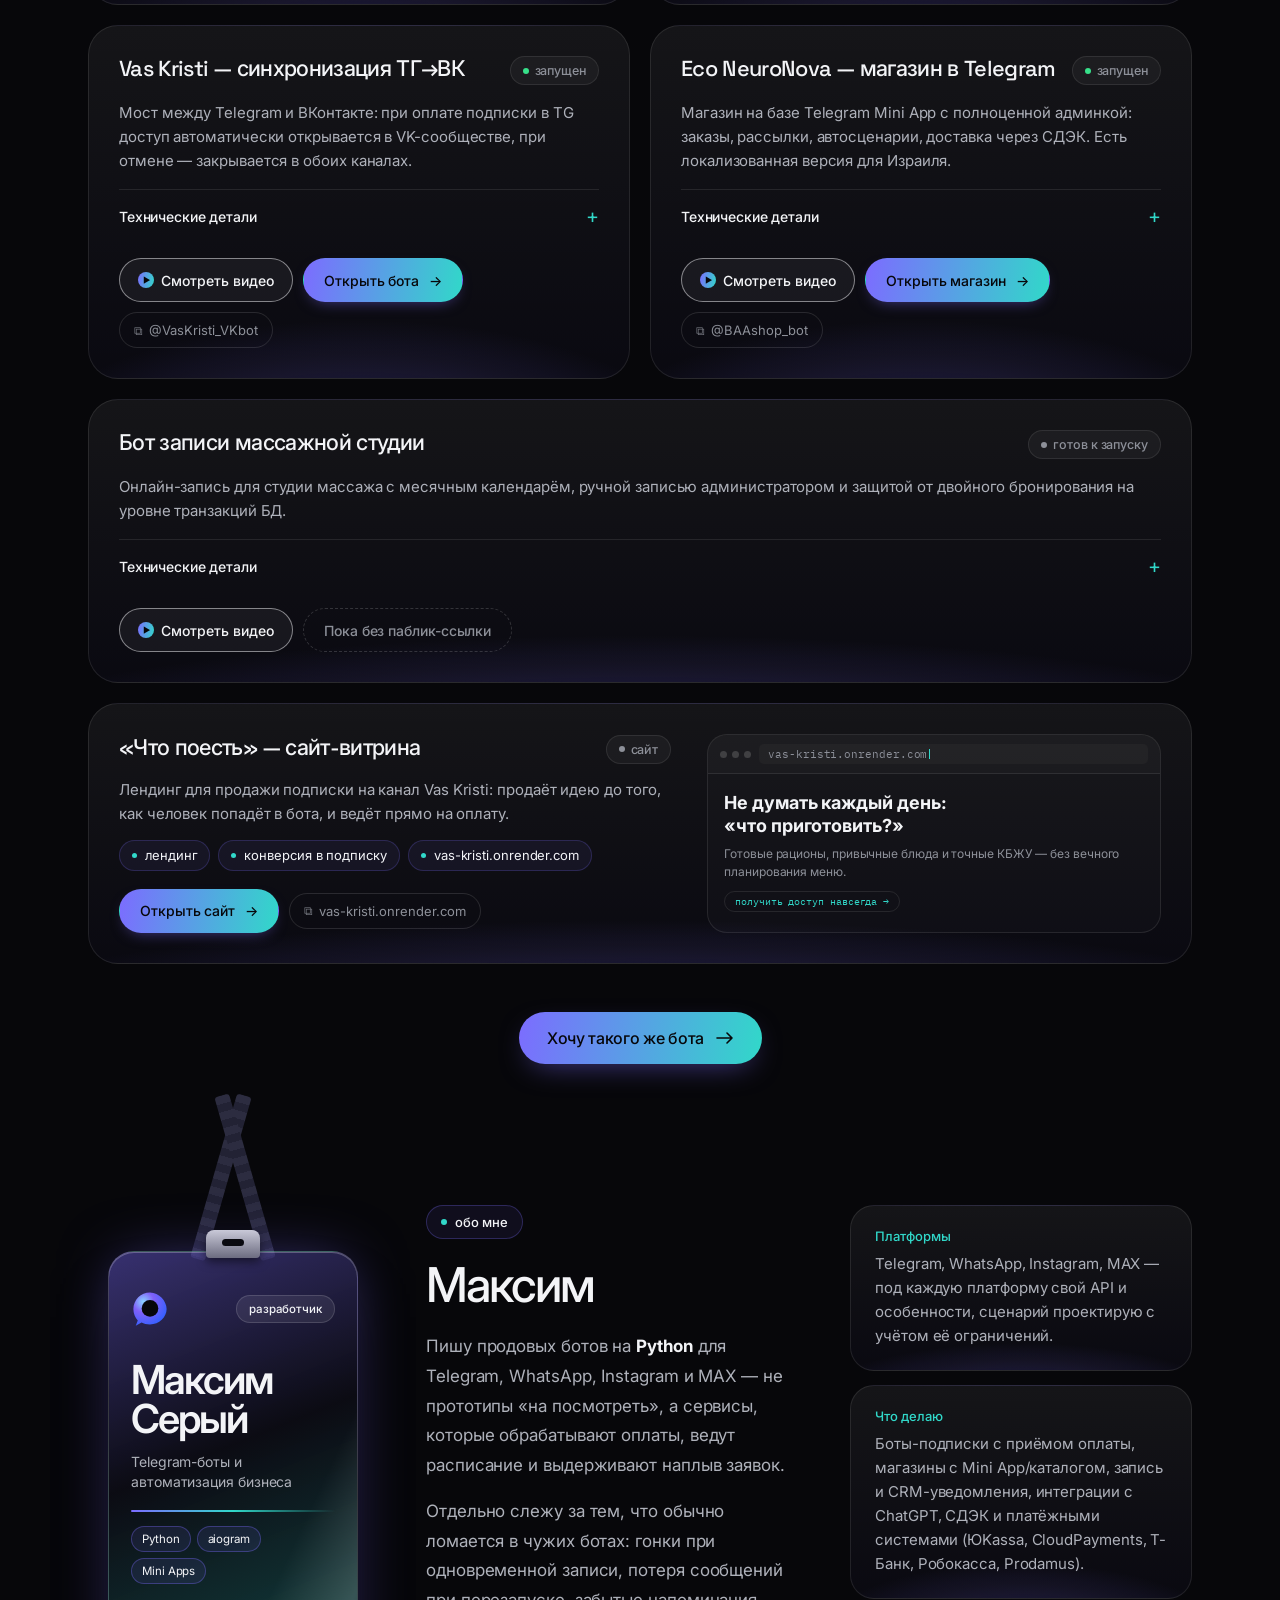
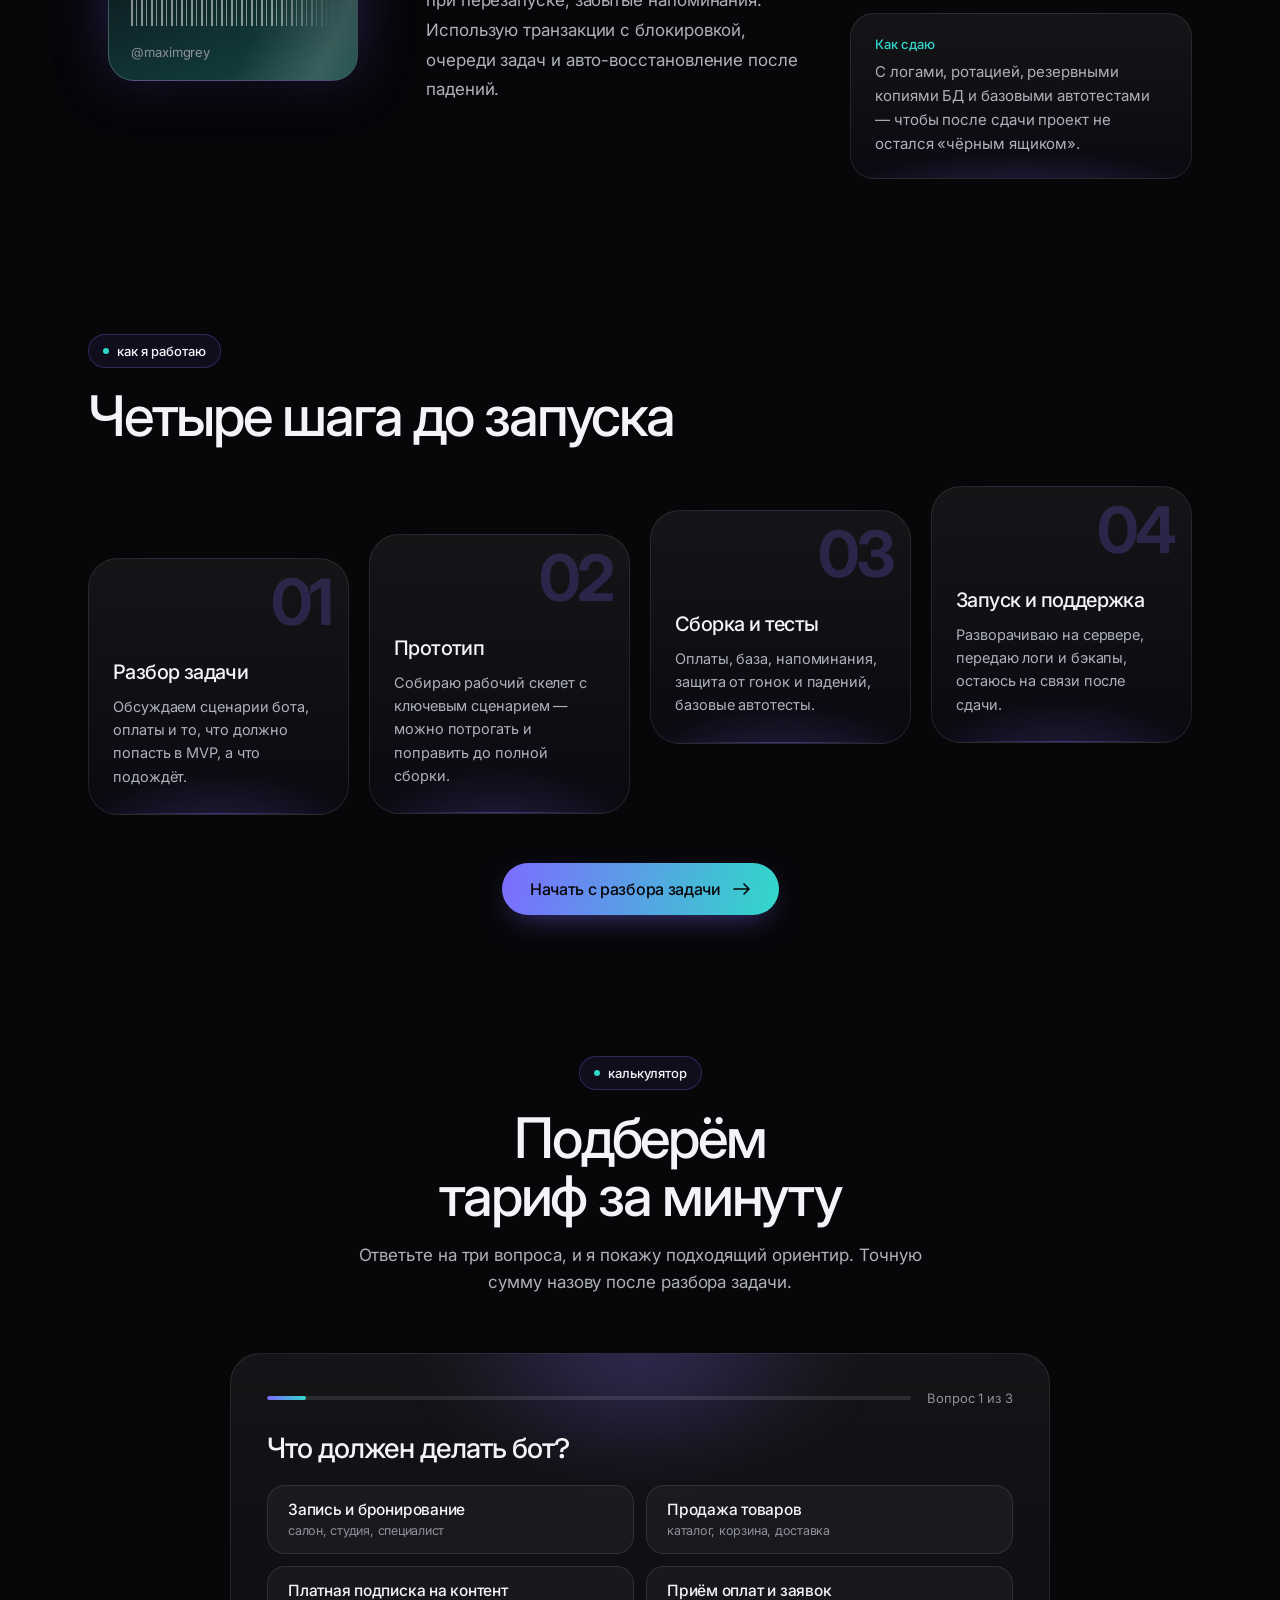
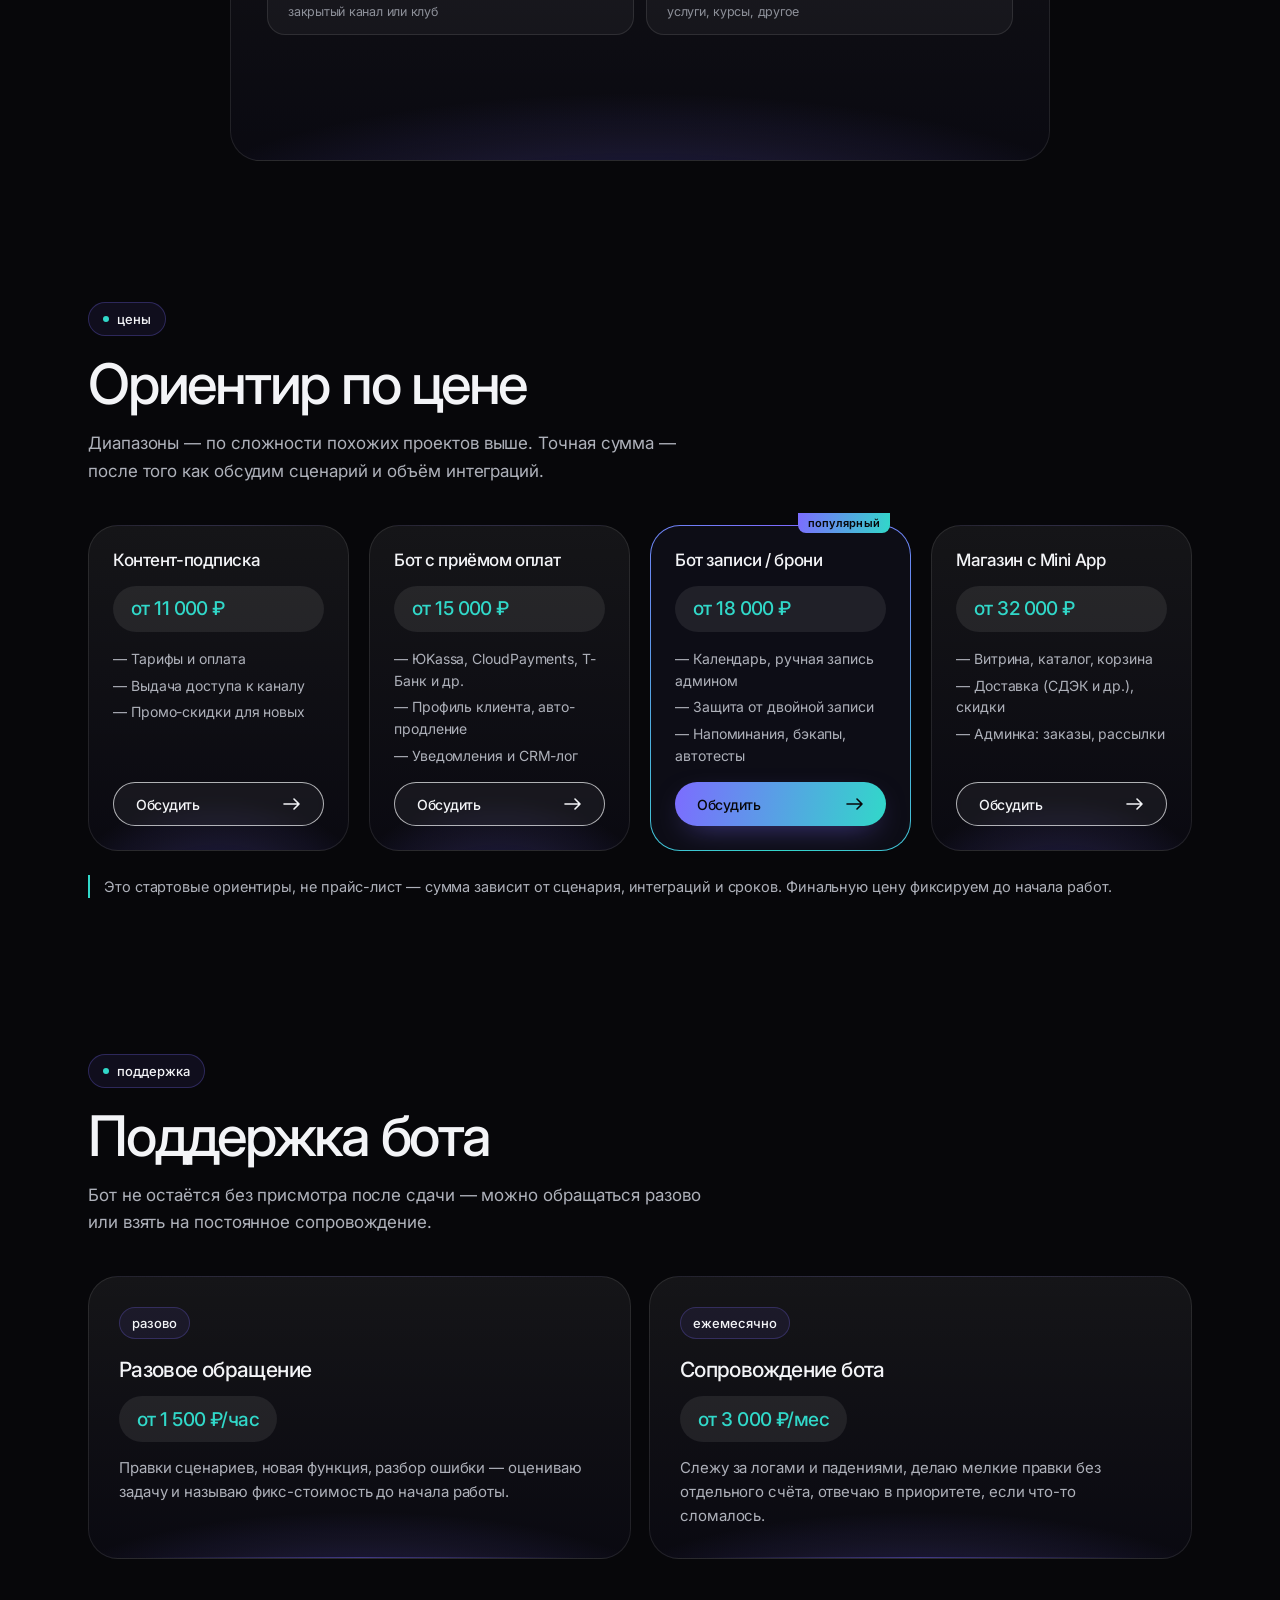
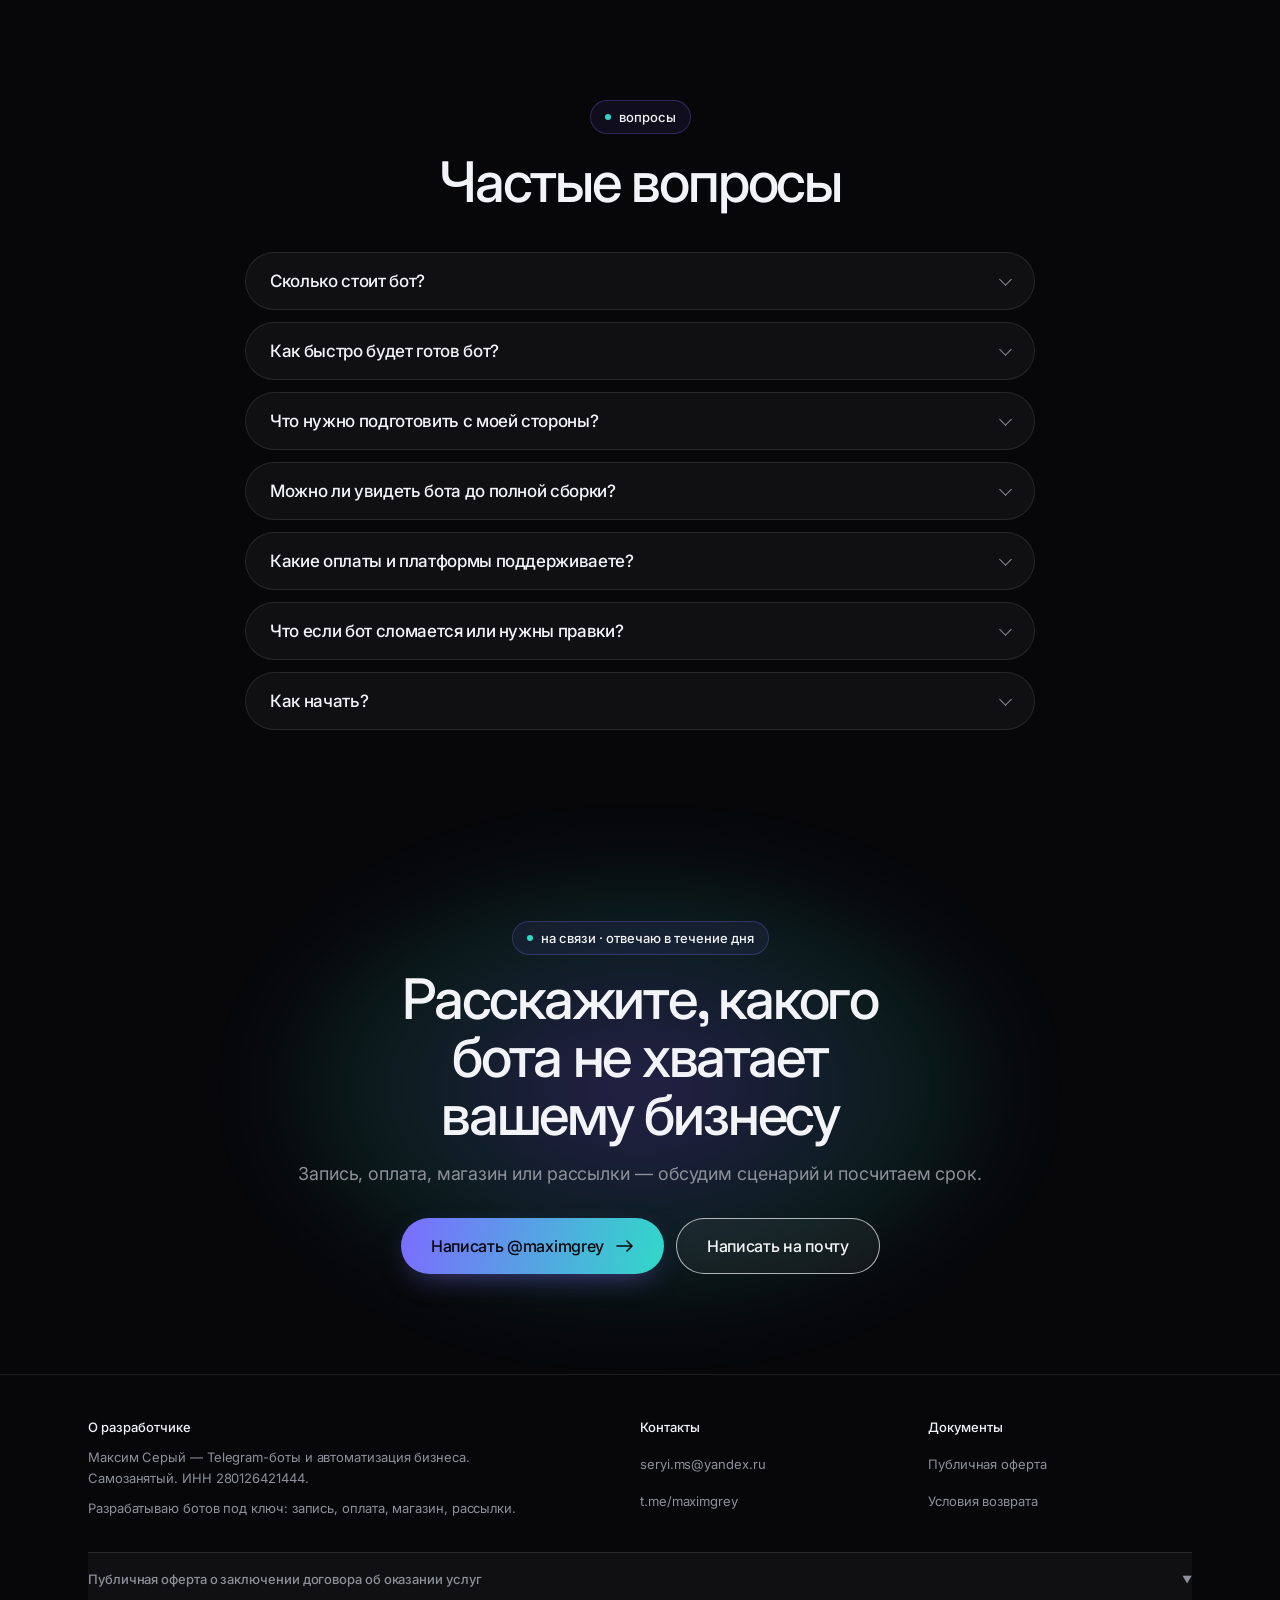
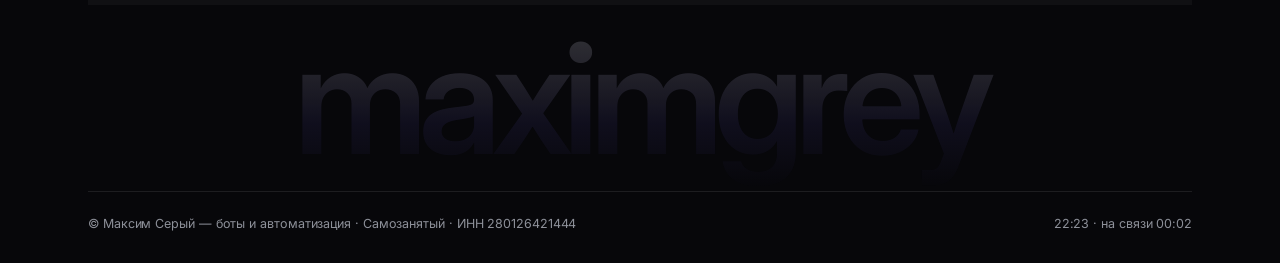
==== commit 466d4c8f: "Audit fixes: clean hero video overlays, one-row project tabs, tidy step numbers and project actions," ====
--- a/site/index.html
+++ b/site/index.html
@@ -1192,6 +1192,29 @@
     .orb b{ filter:blur(24px); animation:none; }
     .vctl button, .vshow .phone-tabs{ -webkit-backdrop-filter:none !important; backdrop-filter:none !important; }
   }
+
+  /* ---------- audit fixes ---------- */
+  /* hero: the video already shows its own title — keep overlays off it */
+  .vlabel{ display:none !important; }
+  .fc1{ top:30%; }
+  .fc3{ bottom:14%; }
+  /* project tabs: always one row */
+  .vshow .phone-tabs{ flex-wrap:nowrap !important; justify-content:center; gap:5px; padding:8px 6px 12px; }
+  .vshow .phone-tabs button{ font-size:11.5px !important; padding:0 10px !important; white-space:nowrap; flex:0 0 auto; }
+  .vshow .vctl{ bottom:62px !important; }
+  .vshow .vpager{ bottom:112px !important; }
+  .vshow .vfade{ height:280px; }
+  /* process: big step numbers stay inside the card and clear of titles */
+  .step .n{ top:14px !important; right:18px !important; font-size:64px !important; line-height:.9; }
+  .step h4{ margin-top:72px !important; }
+  /* projects: actions aligned with the text, not floating in the middle */
+  @media (min-width:861px){ .resline{ justify-content:flex-start; } }
+  @media (max-width:600px){
+    .viz-cal{ flex-direction:column !important; justify-content:flex-start !important; align-items:center !important; gap:14px !important; padding:22px 0 0 !important; }
+    .viz .cal-slots{ flex-direction:row; }
+    .viz .cal-slots span{ padding:7px 13px; }
+    .viz-cal .toast{ left:50%; right:auto; bottom:12px; translate:-50% 0; white-space:nowrap; }
+  }
 </style>
 </head>
 <body>
@@ -1270,7 +1293,7 @@
         <button type="button" class="active" data-bot="booking">Запись</button>
         <button type="button" data-bot="subscription">Подписка</button>
         <button type="button" data-bot="shop">Магазин</button>
-        <button type="button" data-bot="digital">Цифровые товары</button>
+        <button type="button" data-bot="digital">Цифровые</button>
         <button type="button" data-bot="content">ТГ→ВК</button>
       </div>
     </div>
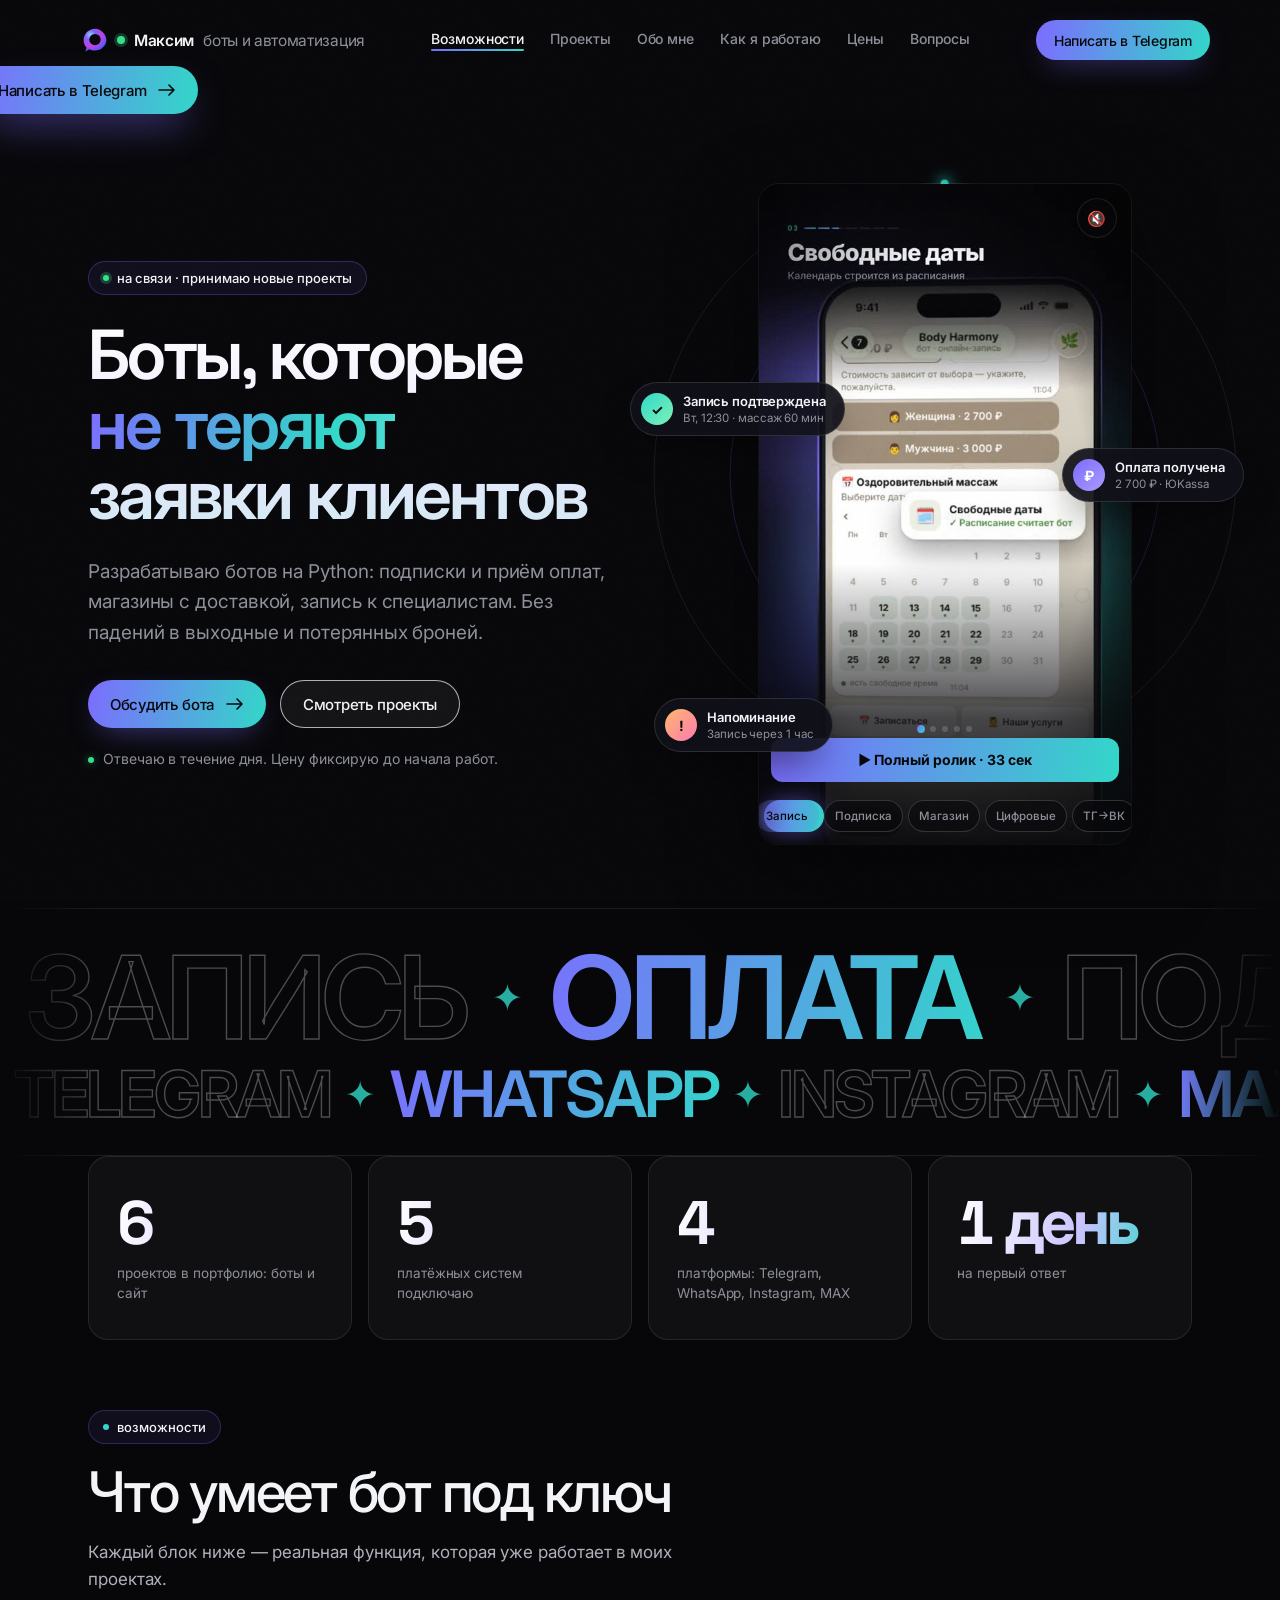
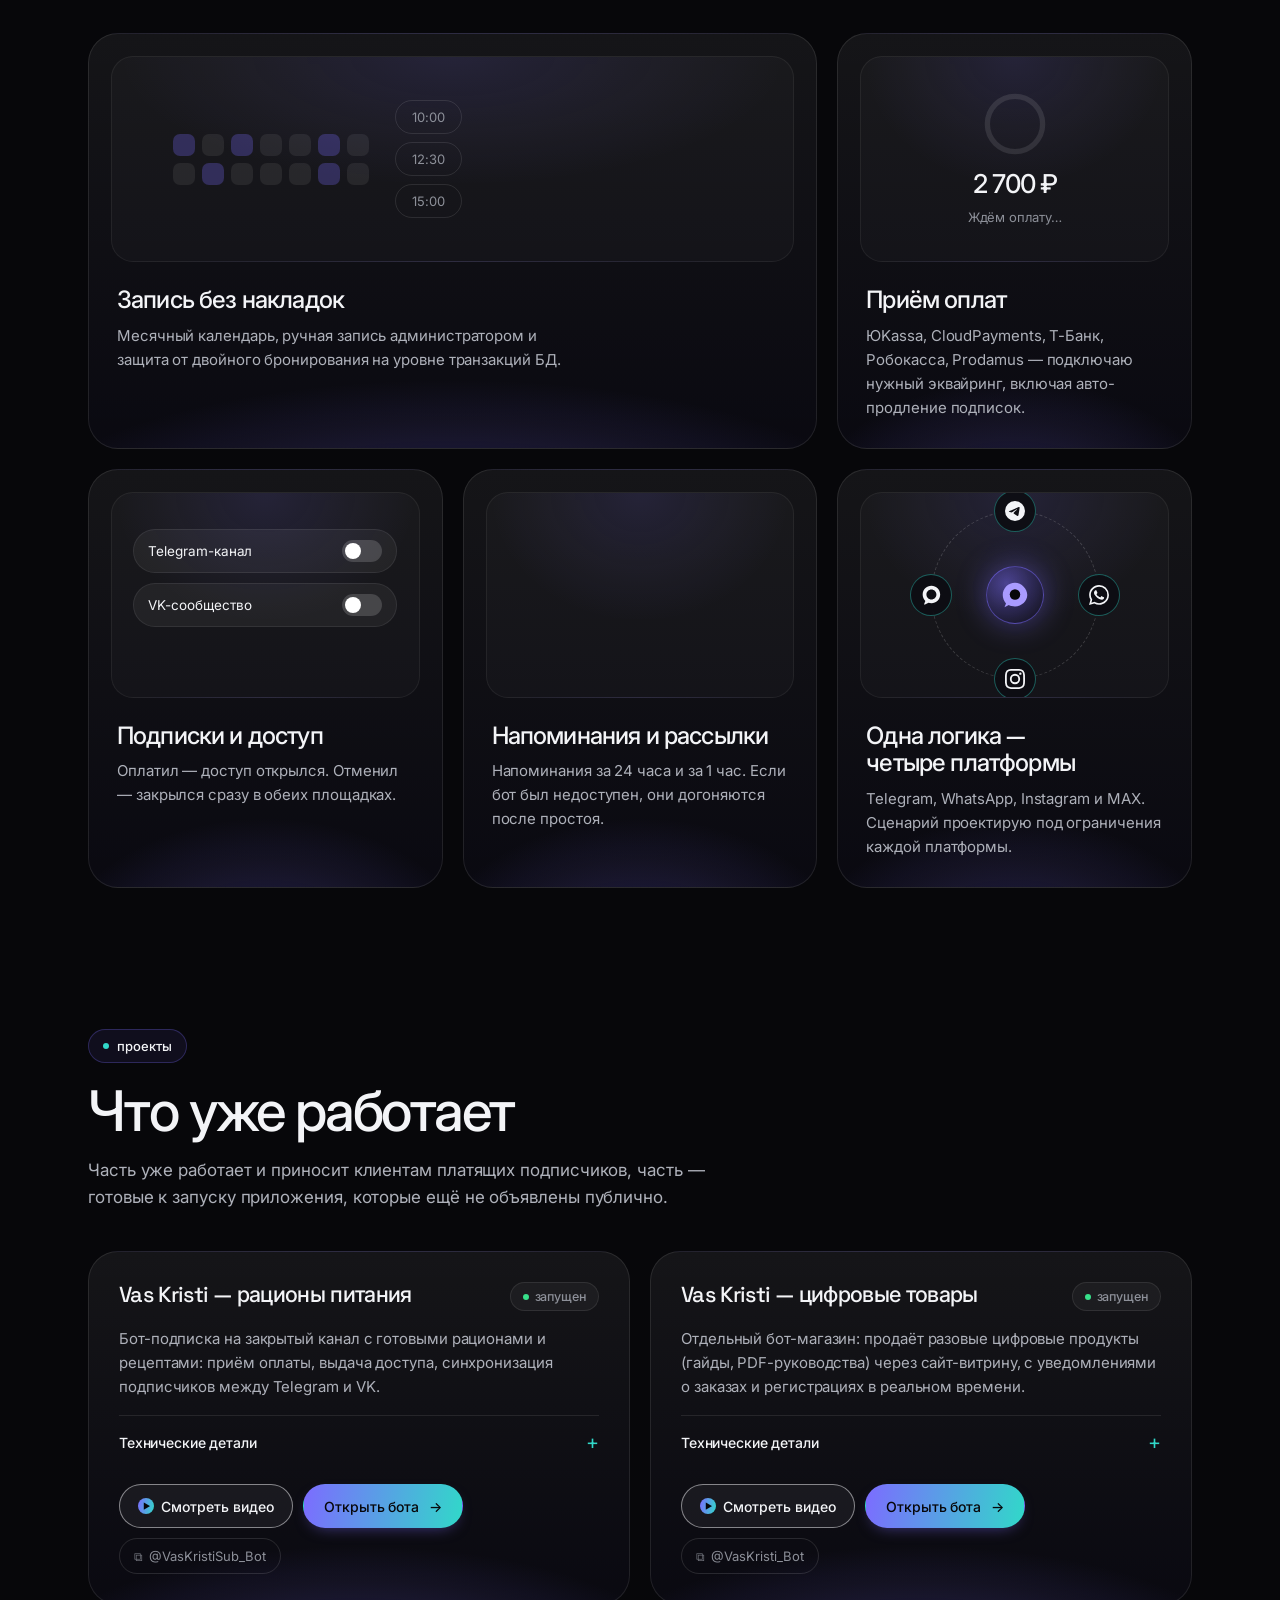
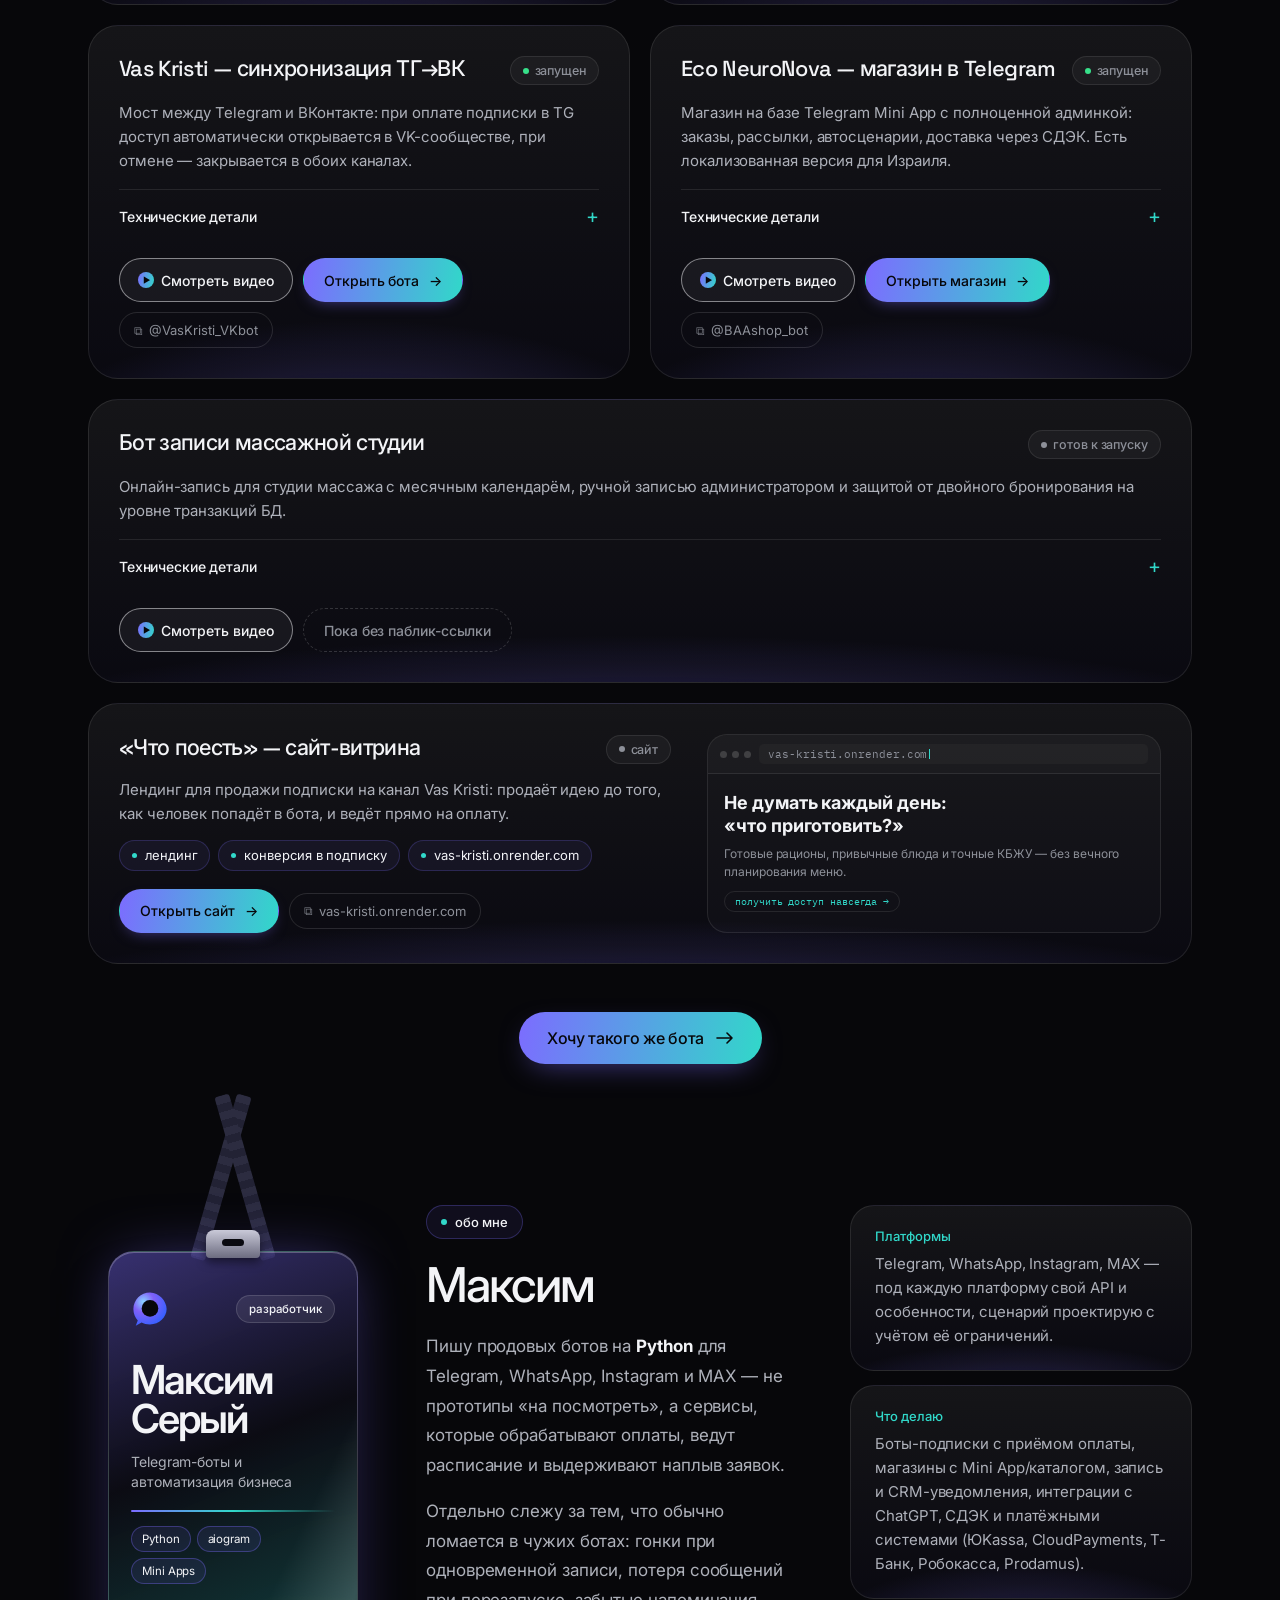
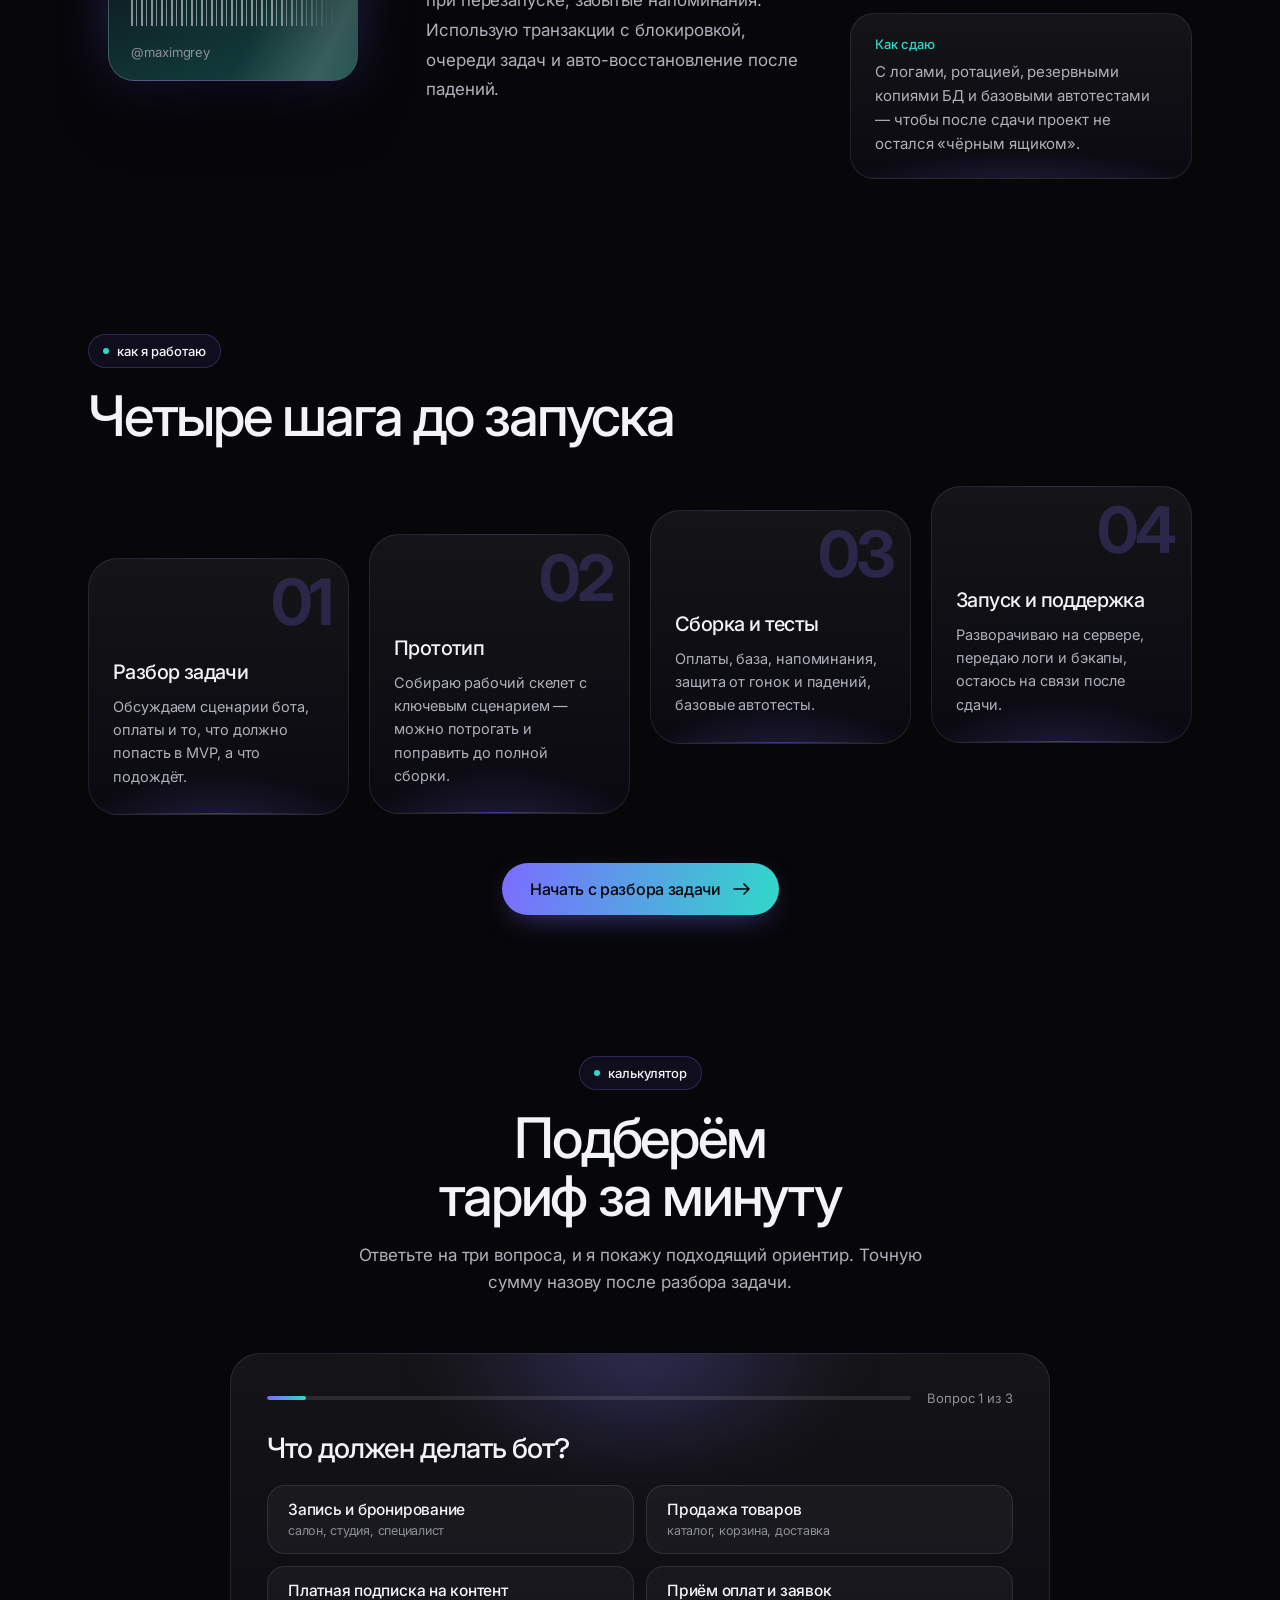
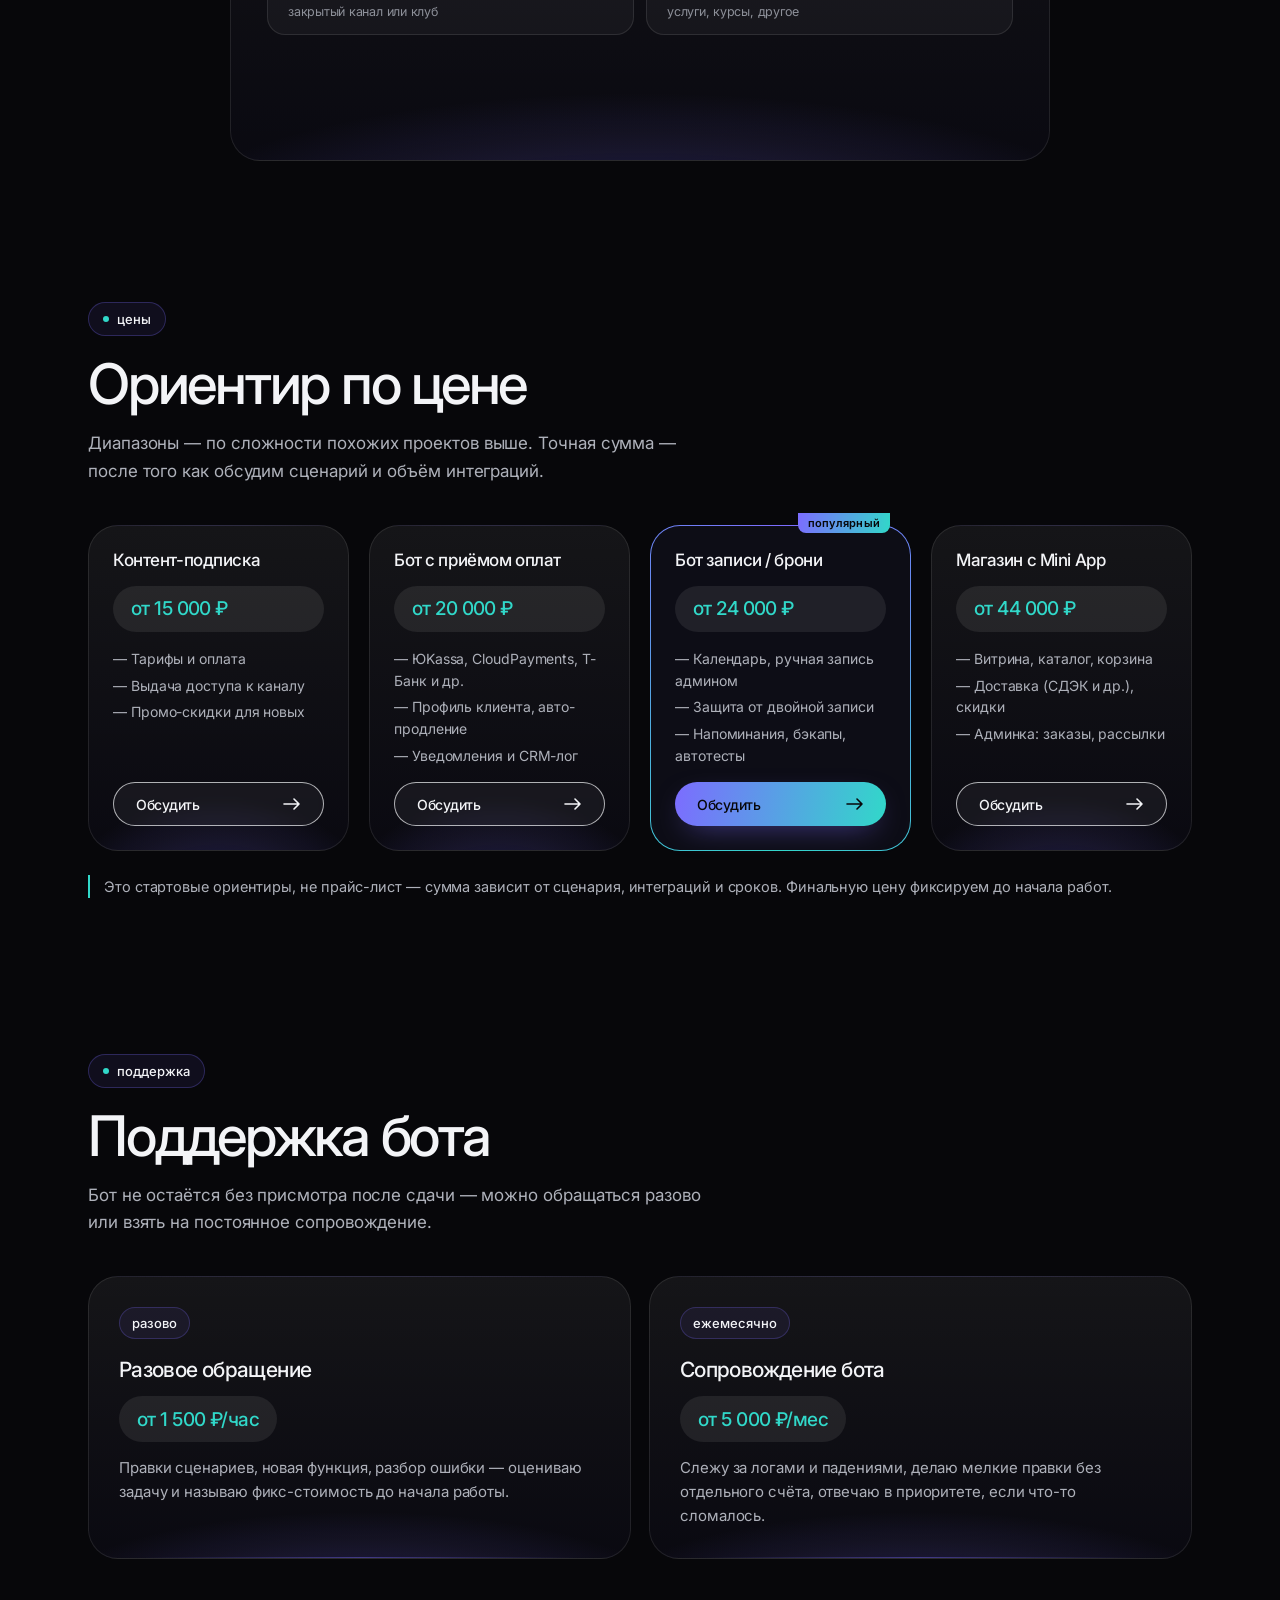
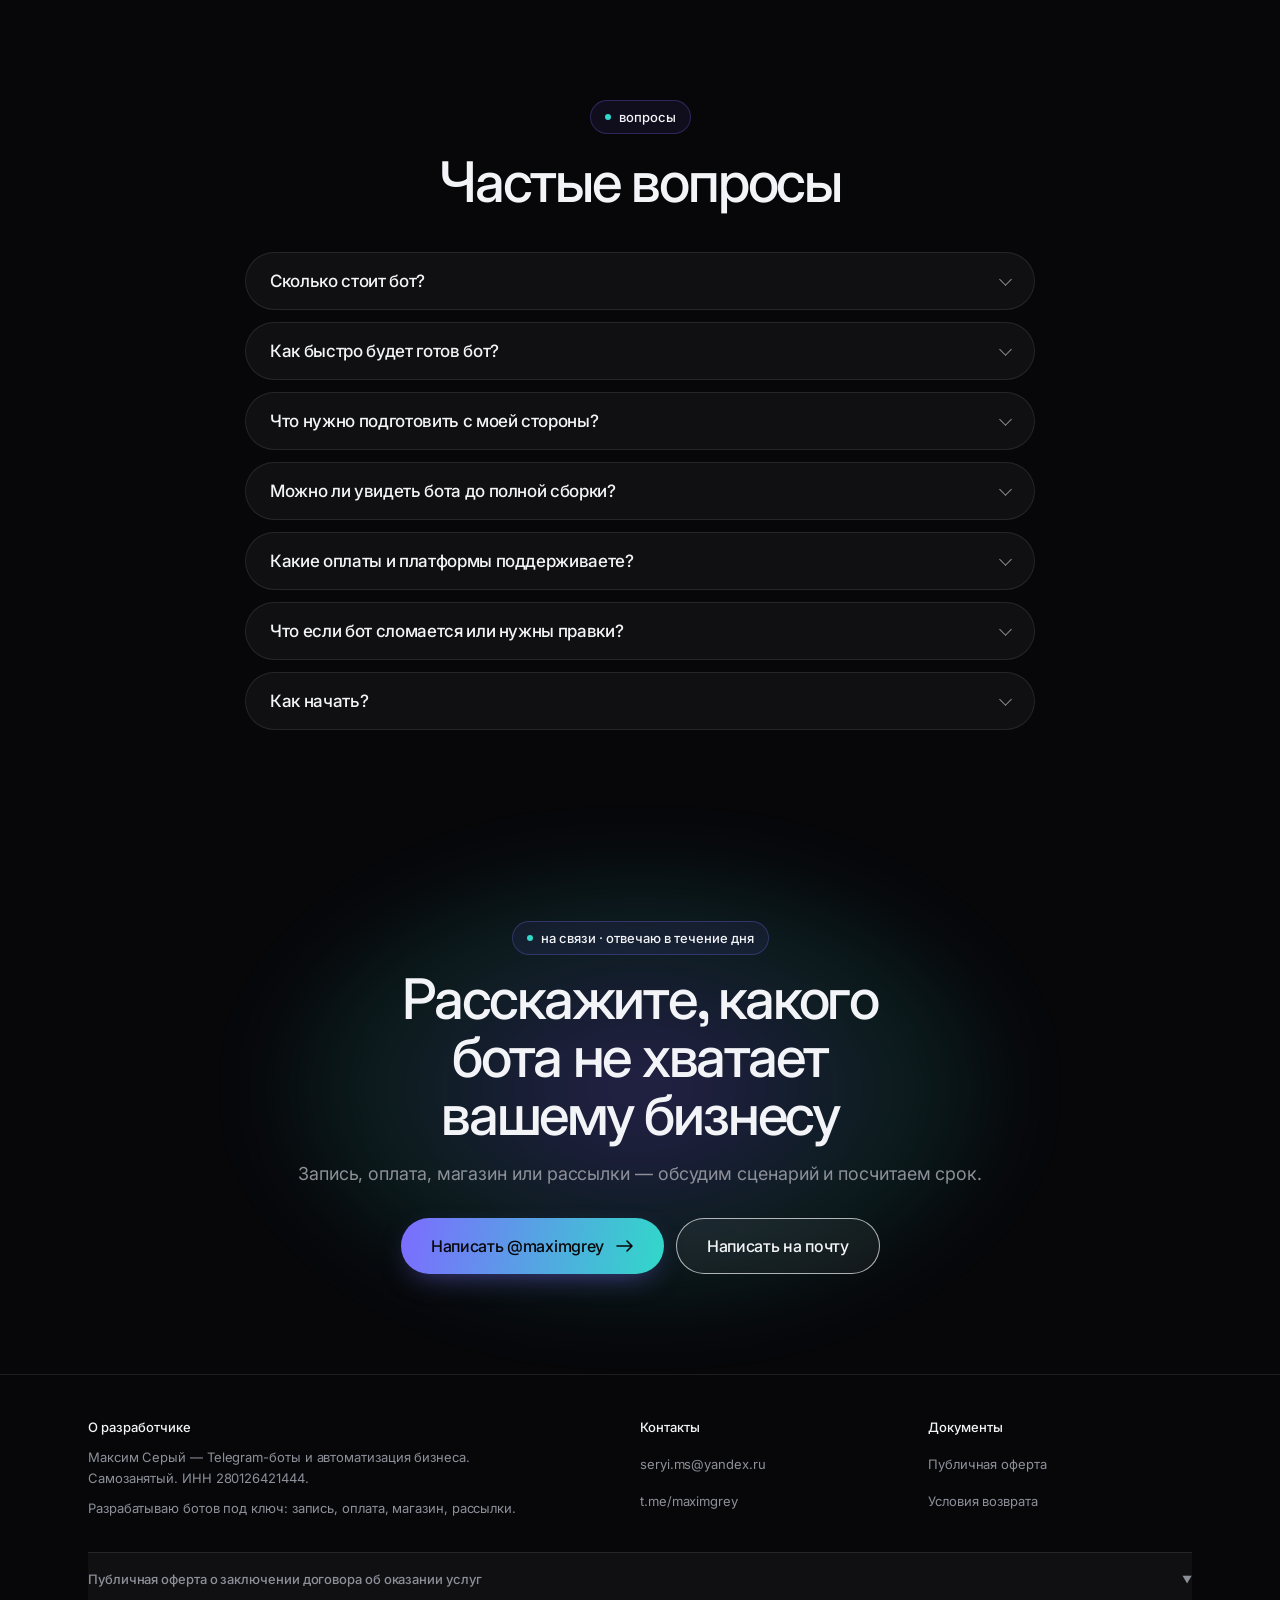
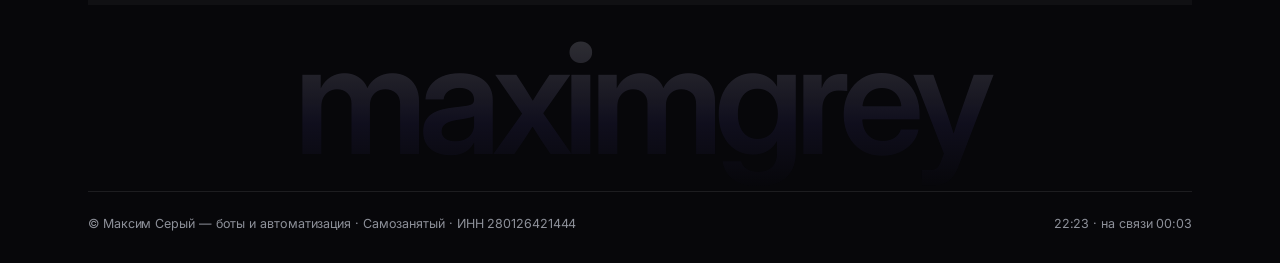
==== commit a458ce96: "A11y pass: inert lightbox, focus rings, ARIA tabs with arrow keys, main landmark and skip link, 44px" ====
--- a/site/index.html
+++ b/site/index.html
@@ -419,7 +419,7 @@
     .phone-tabs{ flex-wrap:wrap; justify-content:center; overflow-x:visible; gap:7px 6px; }
     .phone-tabs button{ flex:0 0 auto; }
   }
-  @media (prefers-reduced-motion: reduce){ *{ transition:none !important; animation:none !important; } }
+  @media (prefers-reduced-motion: reduce){ *, *::before, *::after{ animation:none !important; transition-duration:.12s !important; transition-delay:0s !important; } .reveal{ transform:none !important; } }
 
   .btn{ will-change:transform; position:relative; overflow:hidden; }
   .reveal{ opacity:0; transform:translateY(18px); transition:opacity .55s ease, transform .55s ease; }
@@ -1215,9 +1215,29 @@
     .viz .cal-slots span{ padding:7px 13px; }
     .viz-cal .toast{ left:50%; right:auto; bottom:12px; translate:-50% 0; white-space:nowrap; }
   }
+
+  /* ---------- a11y + touch targets ---------- */
+  .skip-link{ position:fixed; left:16px; top:-60px; z-index:300; padding:10px 16px; border-radius:12px; background:var(--text); color:var(--bg); font-weight:600; text-decoration:none; transition:top .2s; }
+  .skip-link:focus{ top:12px; }
+  :where(a, button, summary, [tabindex]):focus-visible{ outline:2px solid var(--accent-b); outline-offset:3px; }
+  .phone-tabs button:focus-visible{ outline-offset:2px; }
+  .lightbox{ transition:opacity .22s ease, visibility 0s linear .22s; } .lightbox:not(.open){ visibility:hidden; } .lightbox.open{ transition-delay:0s; }
+  #totop:not(.show), .float-cta:not(.show){ visibility:hidden; transition-property:opacity, transform, visibility; transition-delay:0s, 0s, .3s; }
+  .lb-dot{ position:relative; }
+  .lb-dot::after{ content:''; position:absolute; inset:-9px; }
+  @media (max-width:860px), (pointer:coarse){
+    .vshow .phone-tabs button{ position:relative; height:36px !important; min-height:36px !important; }
+    .vshow .phone-tabs button::after{ content:''; position:absolute; left:0; right:0; top:-4px; bottom:-4px; }
+    .vshow .vctl{ bottom:68px !important; }
+    .vshow .vpager{ bottom:118px !important; }
+    header .btn{ height:44px; }
+    .vmute{ width:44px !important; height:44px !important; }
+    .footsec a{ padding:12px 0 !important; }
+  }
 </style>
 </head>
 <body>
+<a class="skip-link" href="#main">Перейти к содержимому</a>
 <noscript><style>.reveal{ opacity:1 !important; transform:none !important; }</style></noscript>
 
 <div class="hero-glow" aria-hidden="true"><canvas id="particles"></canvas></div>
@@ -1225,7 +1245,7 @@
 <div id="scrollbar"></div>
 <button id="totop" aria-label="Наверх">↑</button>
 
-<div class="lightbox" id="lightbox" aria-hidden="true">
+<div class="lightbox" id="lightbox" aria-hidden="true" inert role="dialog" aria-modal="true" aria-label="Демо-ролик">
   <div class="lightbox-box">
     <button type="button" class="lightbox-close" id="lightboxClose" aria-label="Закрыть">✕</button>
     <div class="lightbox-frame"><video id="lightboxVideo" controls playsinline autoplay preload="none">
@@ -1253,6 +1273,7 @@
   </div>
 </header>
 
+<main id="main">
 <div class="wrap hero">
   <div>
     <div class="eyebrow" style="margin-top:18px;"><span class="dot"></span>на связи · принимаю новые проекты</div>
@@ -1273,8 +1294,8 @@
     <div class="vshow" id="vshow">
       <div class="vposter" id="vposter" style="background-image:url(media/booking_poster.jpg)" role="img" aria-label="Демо Telegram-бота"></div>
       <video id="vloop" muted playsinline autoplay preload="auto" poster="media/booking_poster.jpg">
+        <source id="vloopMp4" src="media/booking_loop.mp4" type="video/mp4">
         <source id="vloopWebm" src="media/booking_loop.webm" type="video/webm">
-        <source id="vloopMp4" src="media/booking_loop.mp4" type="video/mp4">
       </video>
       <div class="vfade"></div>
       <div class="vlabel"><span class="d"></span><span id="vlabel">запись в студию</span></div>
@@ -1288,13 +1309,13 @@
       <div class="vctl">
         <button type="button" class="vfull" id="vfull">▶ Полный ролик · 33 сек</button>
       </div>
-      <div class="phone-tabs" role="tablist">
+      <div class="phone-tabs" role="tablist" aria-label="Проекты">
         <span id="tabPill" aria-hidden="true"></span>
-        <button type="button" class="active" data-bot="booking">Запись</button>
-        <button type="button" data-bot="subscription">Подписка</button>
-        <button type="button" data-bot="shop">Магазин</button>
-        <button type="button" data-bot="digital">Цифровые</button>
-        <button type="button" data-bot="content">ТГ→ВК</button>
+        <button type="button" class="active" data-bot="booking" role="tab" aria-selected="true" tabindex="0" aria-controls="vloop">Запись</button>
+        <button type="button" data-bot="subscription" role="tab" aria-selected="false" tabindex="-1" aria-controls="vloop">Подписка</button>
+        <button type="button" data-bot="shop" role="tab" aria-selected="false" tabindex="-1" aria-controls="vloop">Магазин</button>
+        <button type="button" data-bot="digital" role="tab" aria-selected="false" tabindex="-1" aria-controls="vloop">Цифровые</button>
+        <button type="button" data-bot="content" role="tab" aria-selected="false" tabindex="-1" aria-controls="vloop">ТГ→ВК</button>
       </div>
     </div>
   </div>
@@ -1600,6 +1621,8 @@
     </div>
   </div>
 </div>
+
+</main>
 
 <footer>
   <div class="wrap">
@@ -1684,7 +1707,7 @@
       var animIO = new IntersectionObserver(function(es){
         es.forEach(function(en){ en.target.classList.toggle('anim-off', !en.isIntersecting); });
       }, { rootMargin:'120px 0px' });
-      document.querySelectorAll('body > section, .wrap.hero, .bigmarquee, footer').forEach(function(el){ animIO.observe(el); });
+      document.querySelectorAll('main > section, .wrap.hero, .bigmarquee, footer').forEach(function(el){ animIO.observe(el); });
     }
 
     var phone = document.querySelector('.phone');
@@ -1890,8 +1913,8 @@
     tabBtns.forEach(function(btn, i){
       btn.addEventListener('click', function(){
         var dir = pendingSlideDir !== 0 ? pendingSlideDir : (i > prevTabIndex ? -1 : i < prevTabIndex ? 1 : 0);
-        tabBtns.forEach(function(b){ b.classList.remove('active'); });
-        btn.classList.add('active');
+        tabBtns.forEach(function(b){ b.classList.remove('active'); b.setAttribute('aria-selected','false'); b.tabIndex = -1; });
+        btn.classList.add('active'); btn.setAttribute('aria-selected','true'); btn.tabIndex = 0;
         movePill(btn);
         var pt = btn.parentNode; if(pt.scrollWidth > pt.clientWidth){ pt.scrollTo({ left: btn.offsetLeft - (pt.clientWidth - btn.offsetWidth) / 2, behavior:'smooth' }); }
         prevTabIndex = i;
@@ -1899,6 +1922,13 @@
         syncDotpager(i);
         markTabInteracted();
       });
+    });
+    // arrow keys move between project tabs (ARIA tabs pattern)
+    if(tabBtns.length) tabBtns[0].parentNode.addEventListener('keydown', function(e){
+      var i = tabBtns.indexOf(document.activeElement); if(i < 0) return;
+      var n = e.key === 'ArrowRight' ? i + 1 : e.key === 'ArrowLeft' ? i - 1 : e.key === 'Home' ? 0 : e.key === 'End' ? tabBtns.length - 1 : null;
+      if(n === null) return; e.preventDefault();
+      n = (n + tabBtns.length) % tabBtns.length; tabBtns[n].focus(); tabBtns[n].click();
     });
     if(swipeHint && !reduce){ setTimeout(function(){ swipeHint.classList.add('hide'); }, 7000); }
 
@@ -2437,7 +2467,7 @@
         return;
       }
       loadDemoSrc(key);
-      lightbox.classList.add('open');
+      lightbox.classList.add('open'); lightbox.inert = false;
       lightbox.setAttribute('aria-hidden', 'false');
       document.body.style.overflow = 'hidden';
       if(typeof vloop !== 'undefined') vloop.pause();
@@ -2456,7 +2486,7 @@
         var exitFn = document.exitFullscreen || document.webkitExitFullscreen || document.mozCancelFullScreen || document.msExitFullscreen;
         if(exitFn && (document.fullscreenElement || document.webkitFullscreenElement)) exitFn.call(document);
       }catch(e){}
-      lightbox.classList.remove('open');
+      lightbox.classList.remove('open'); lightbox.inert = true;
       lightbox.setAttribute('aria-hidden', 'true');
       document.body.style.overflow = '';
       lbVideo.pause();
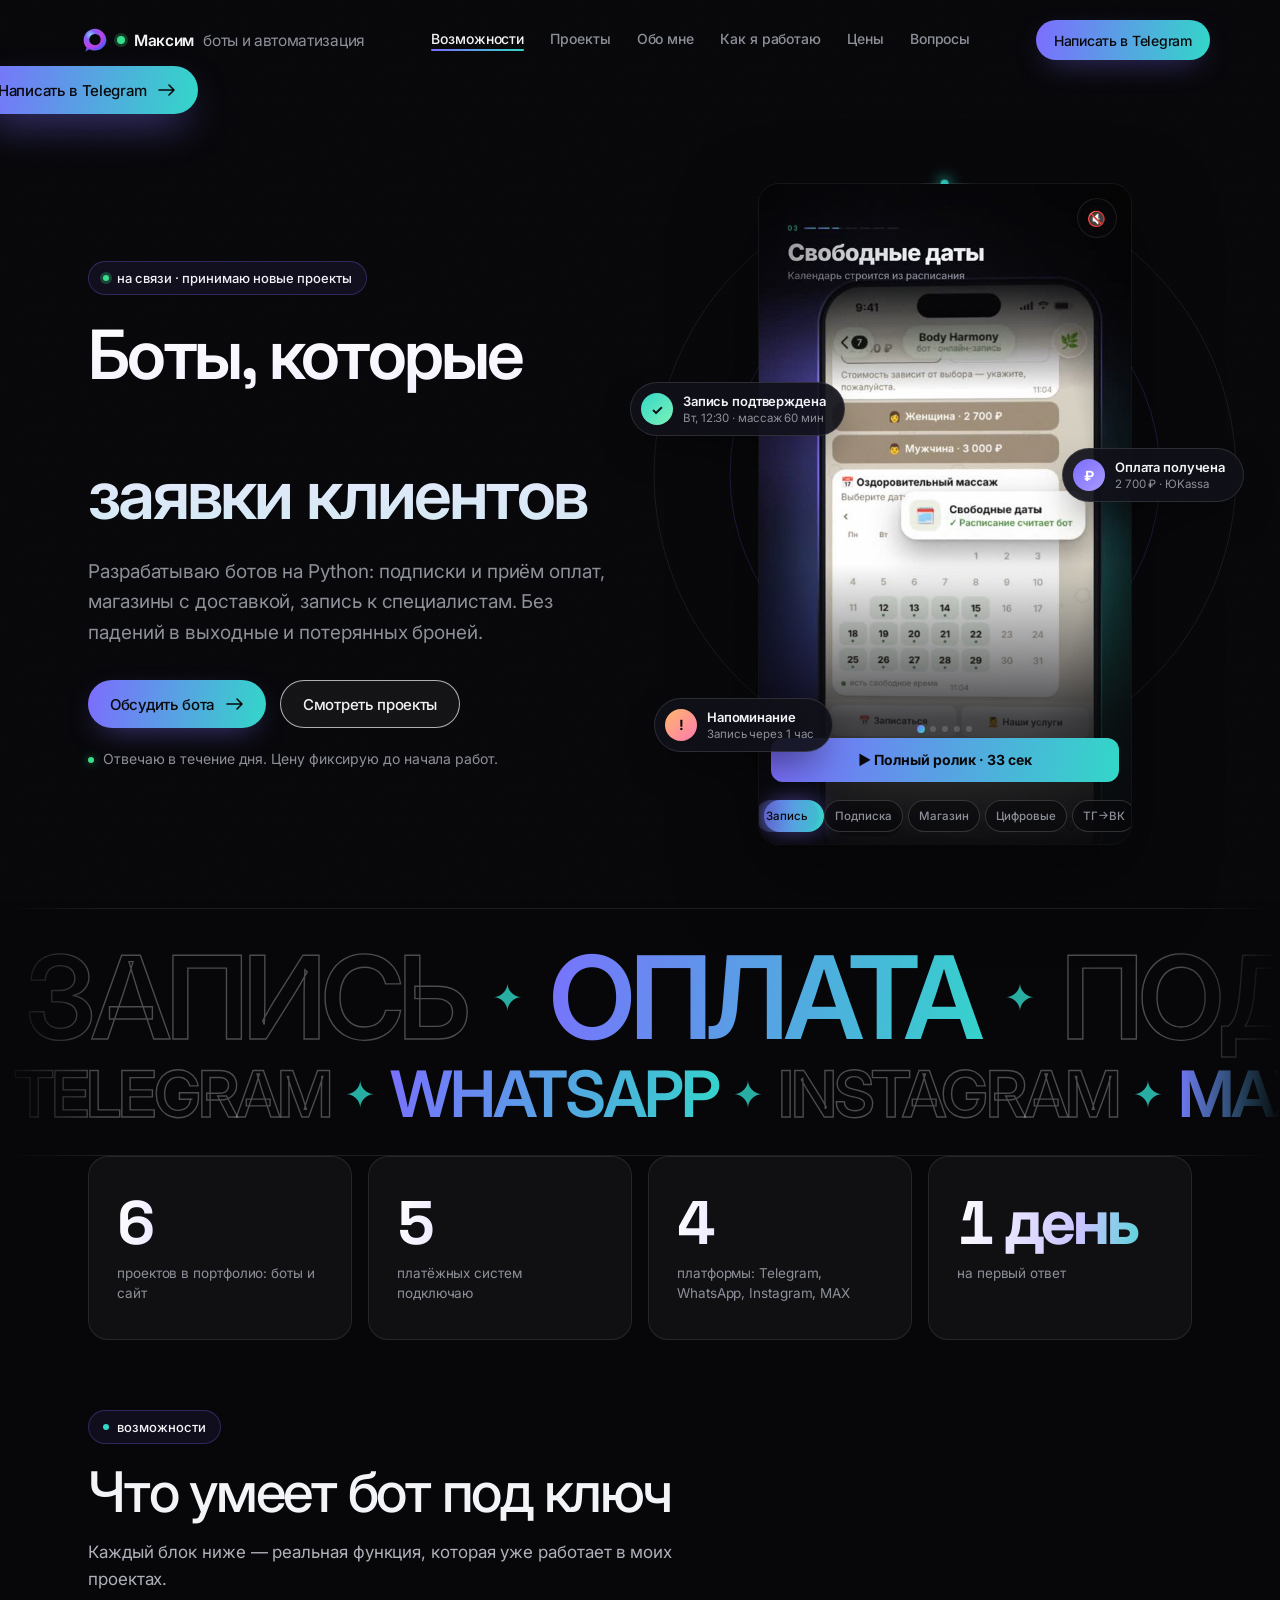
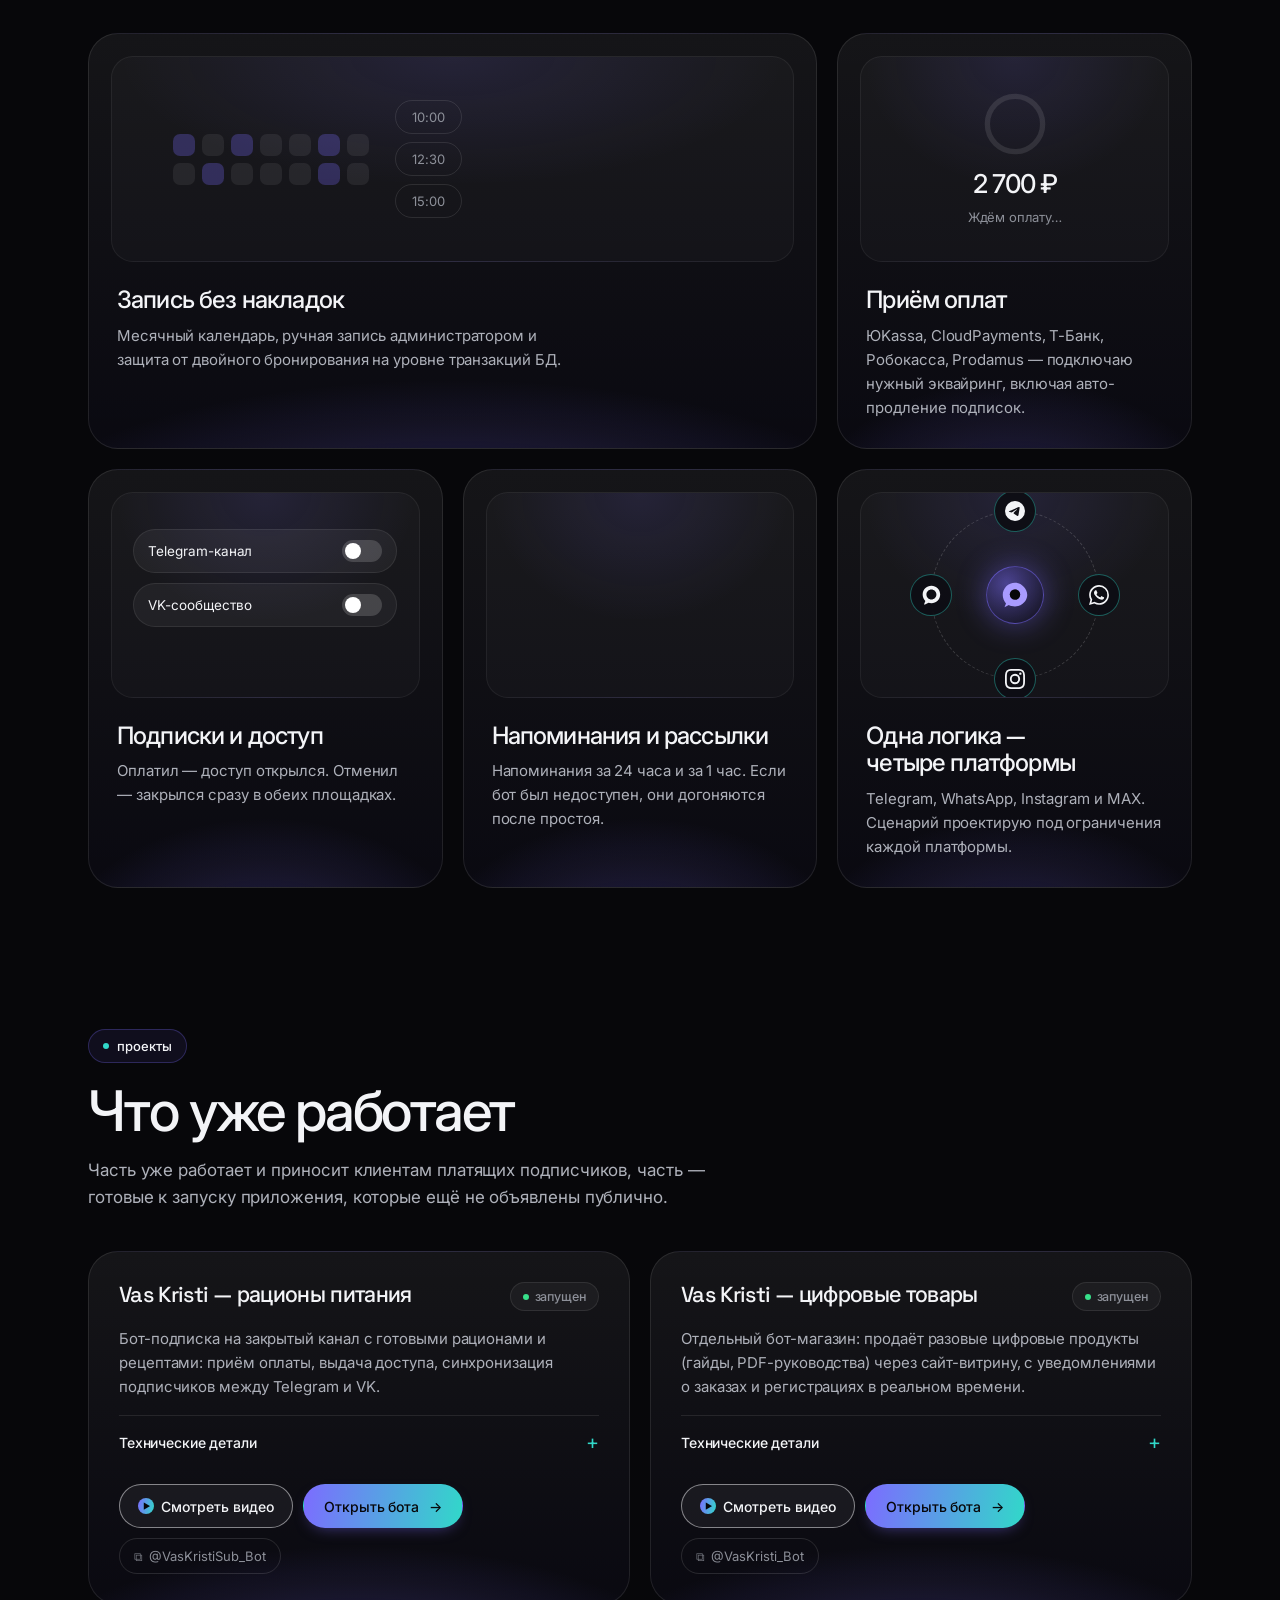
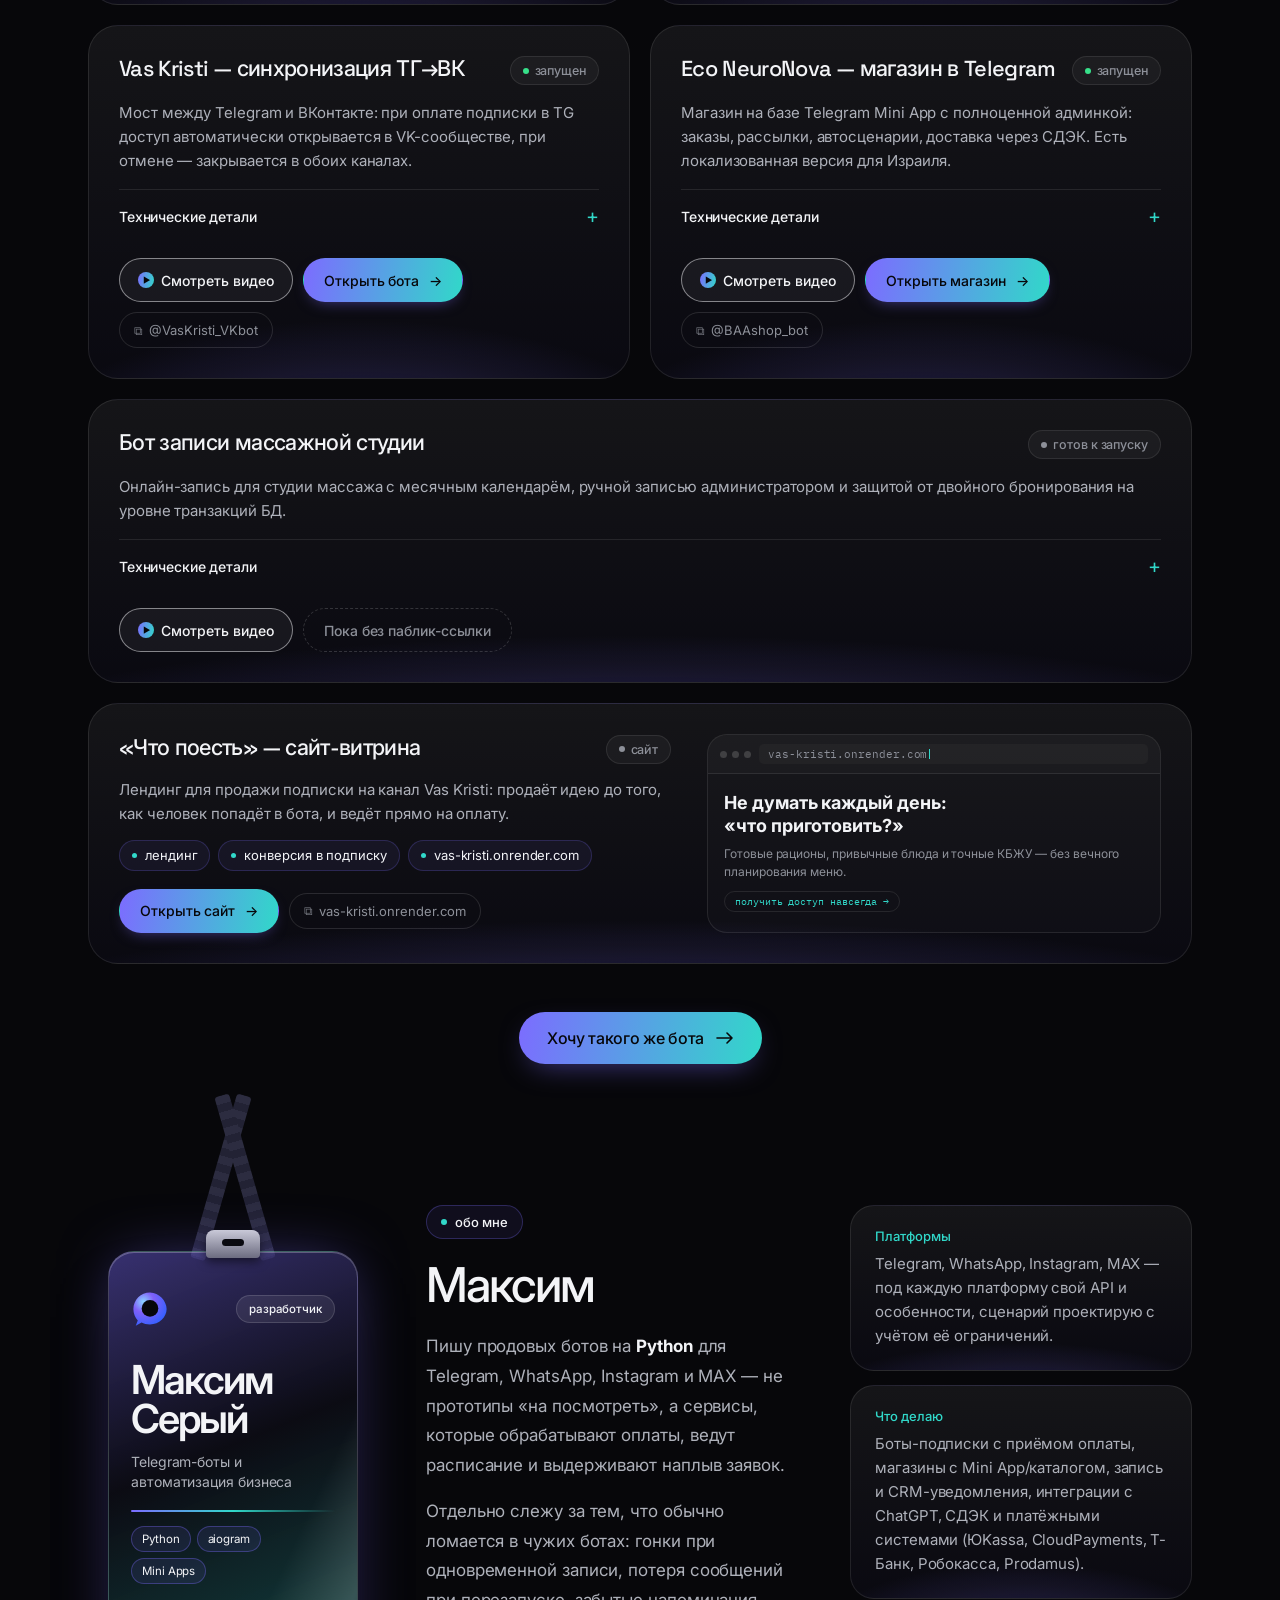
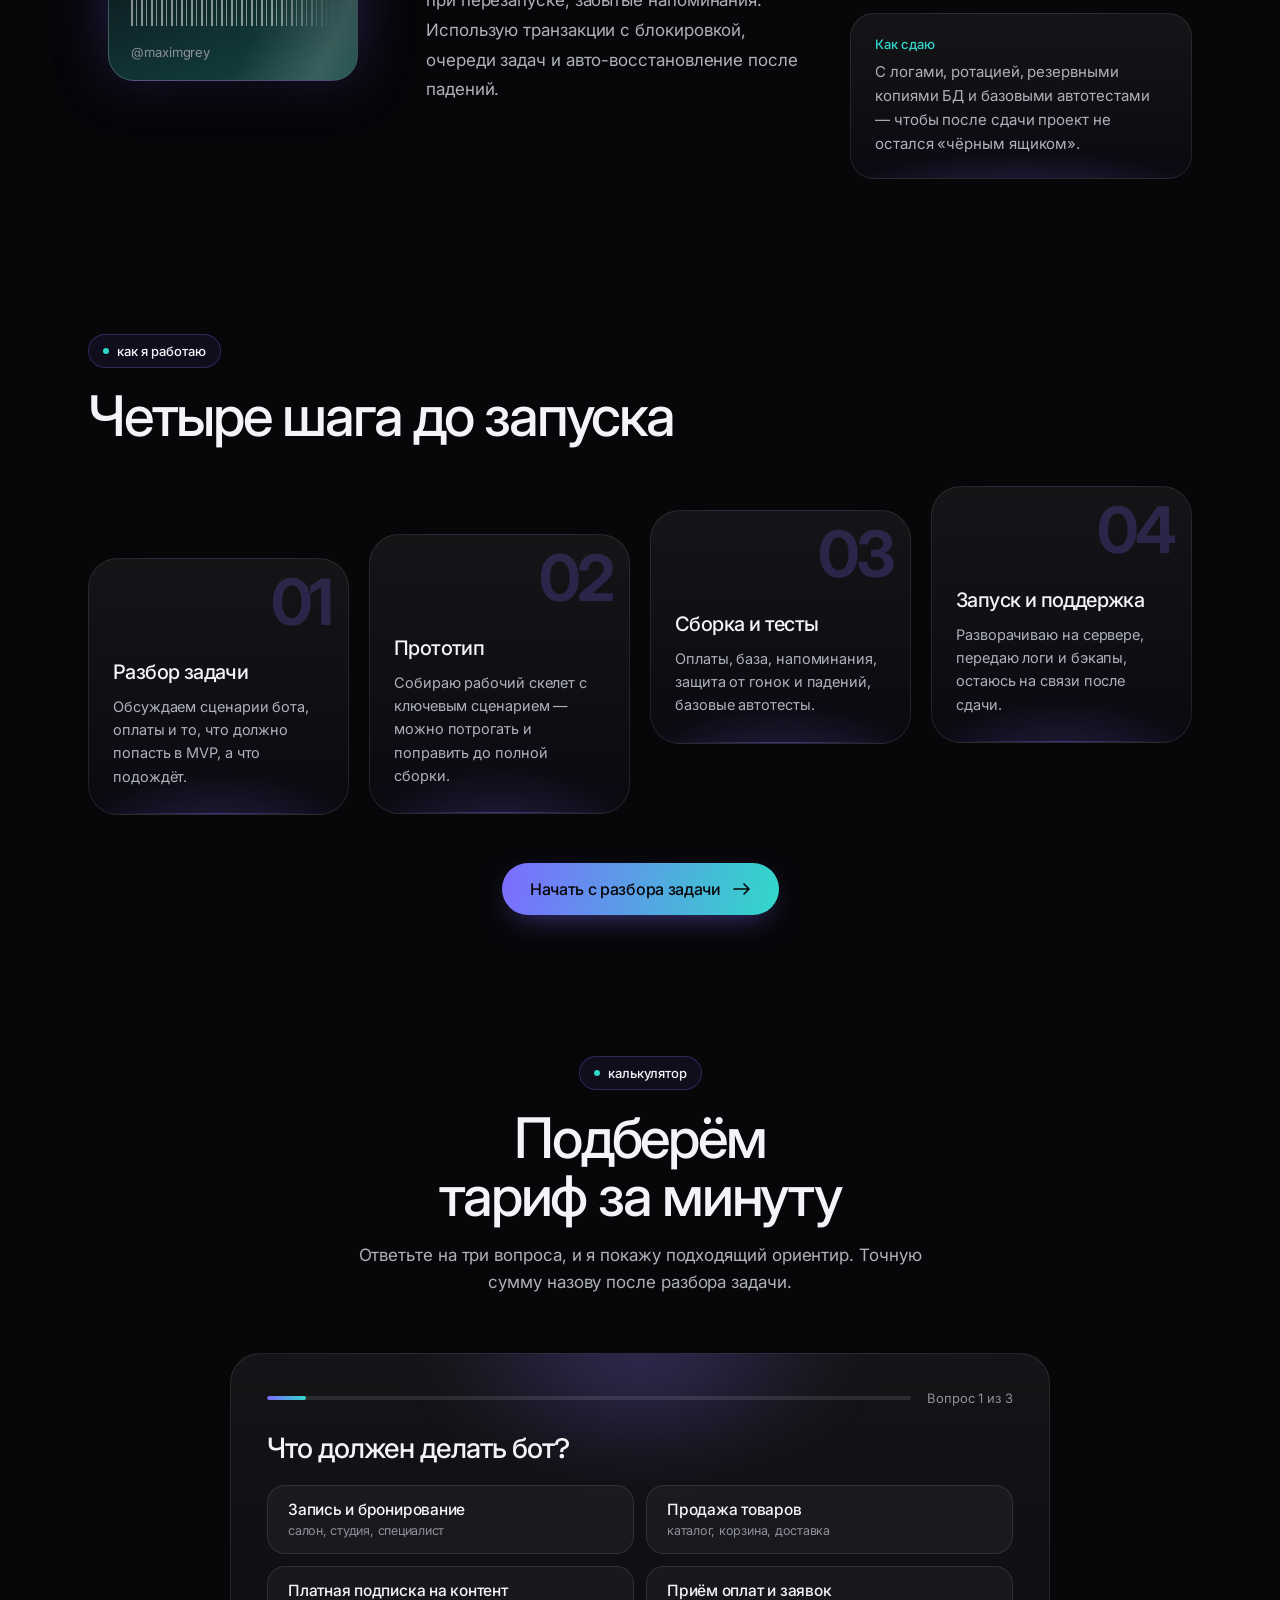
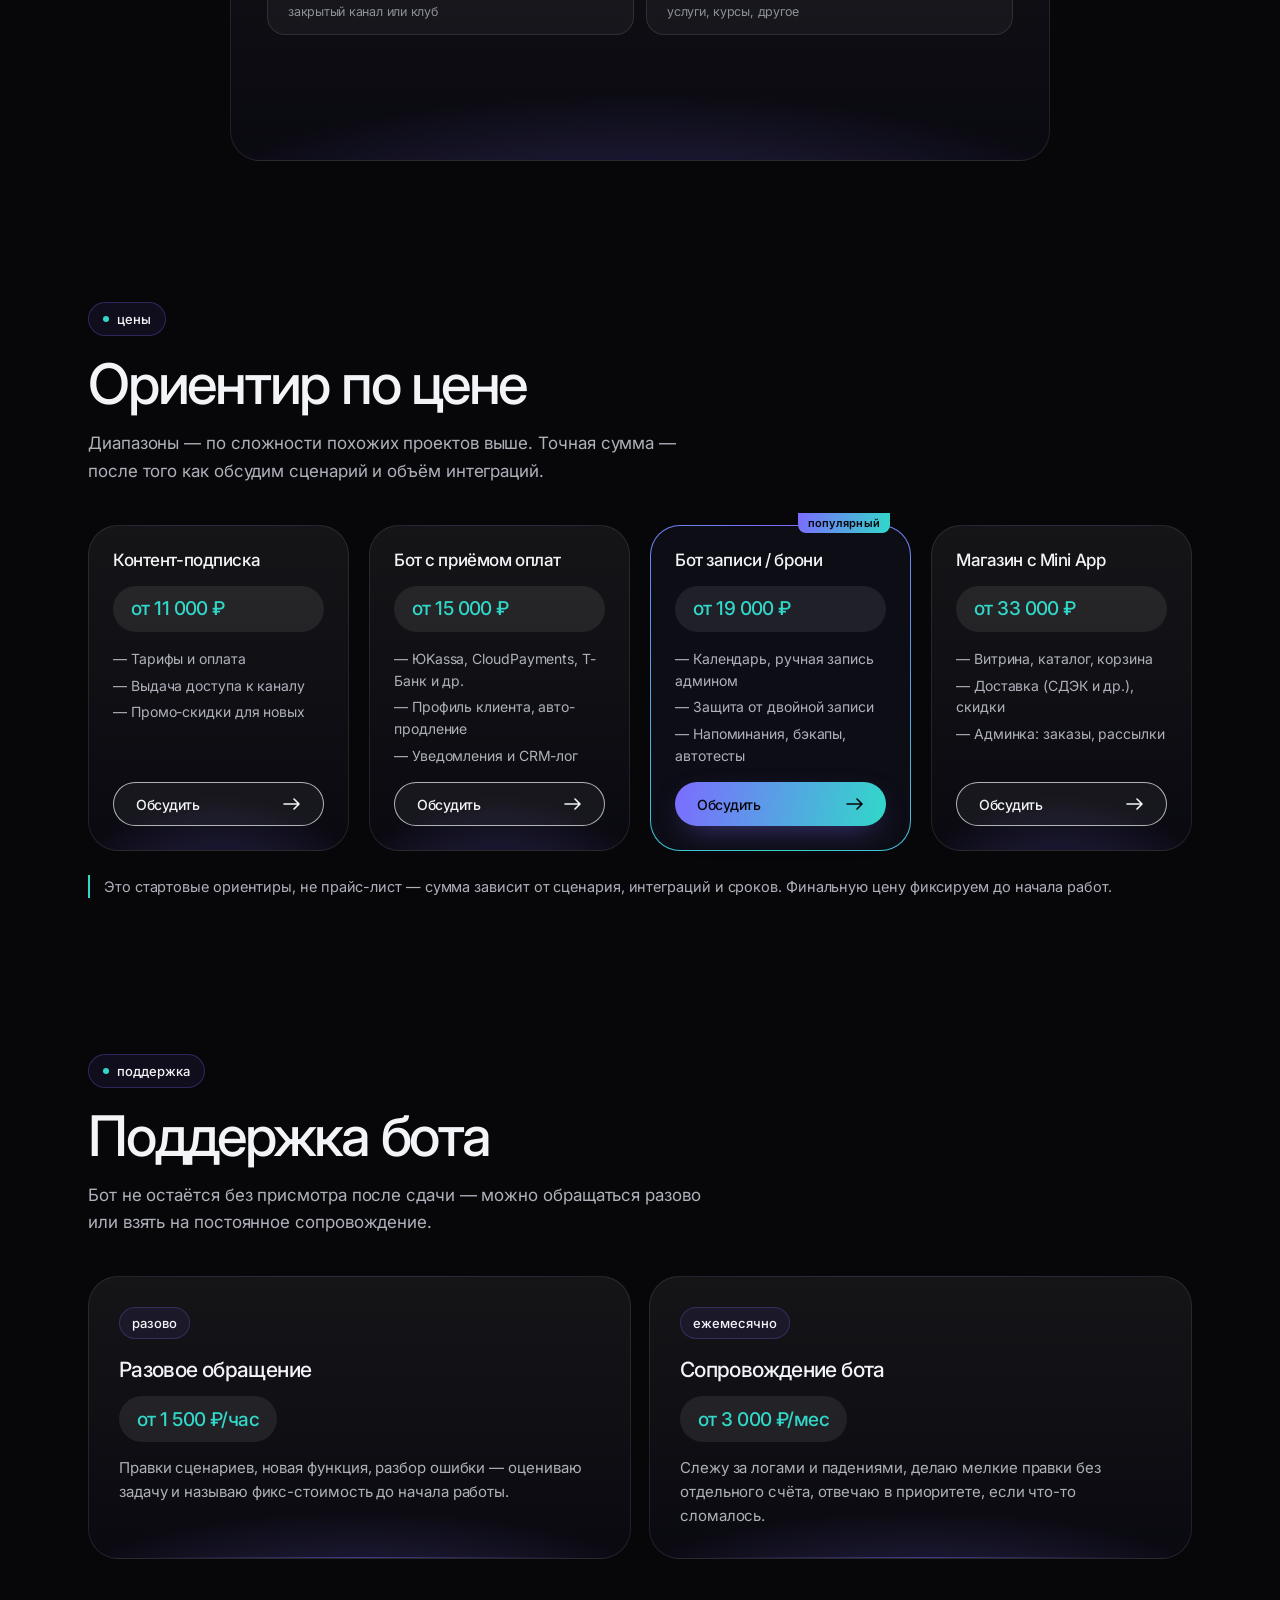
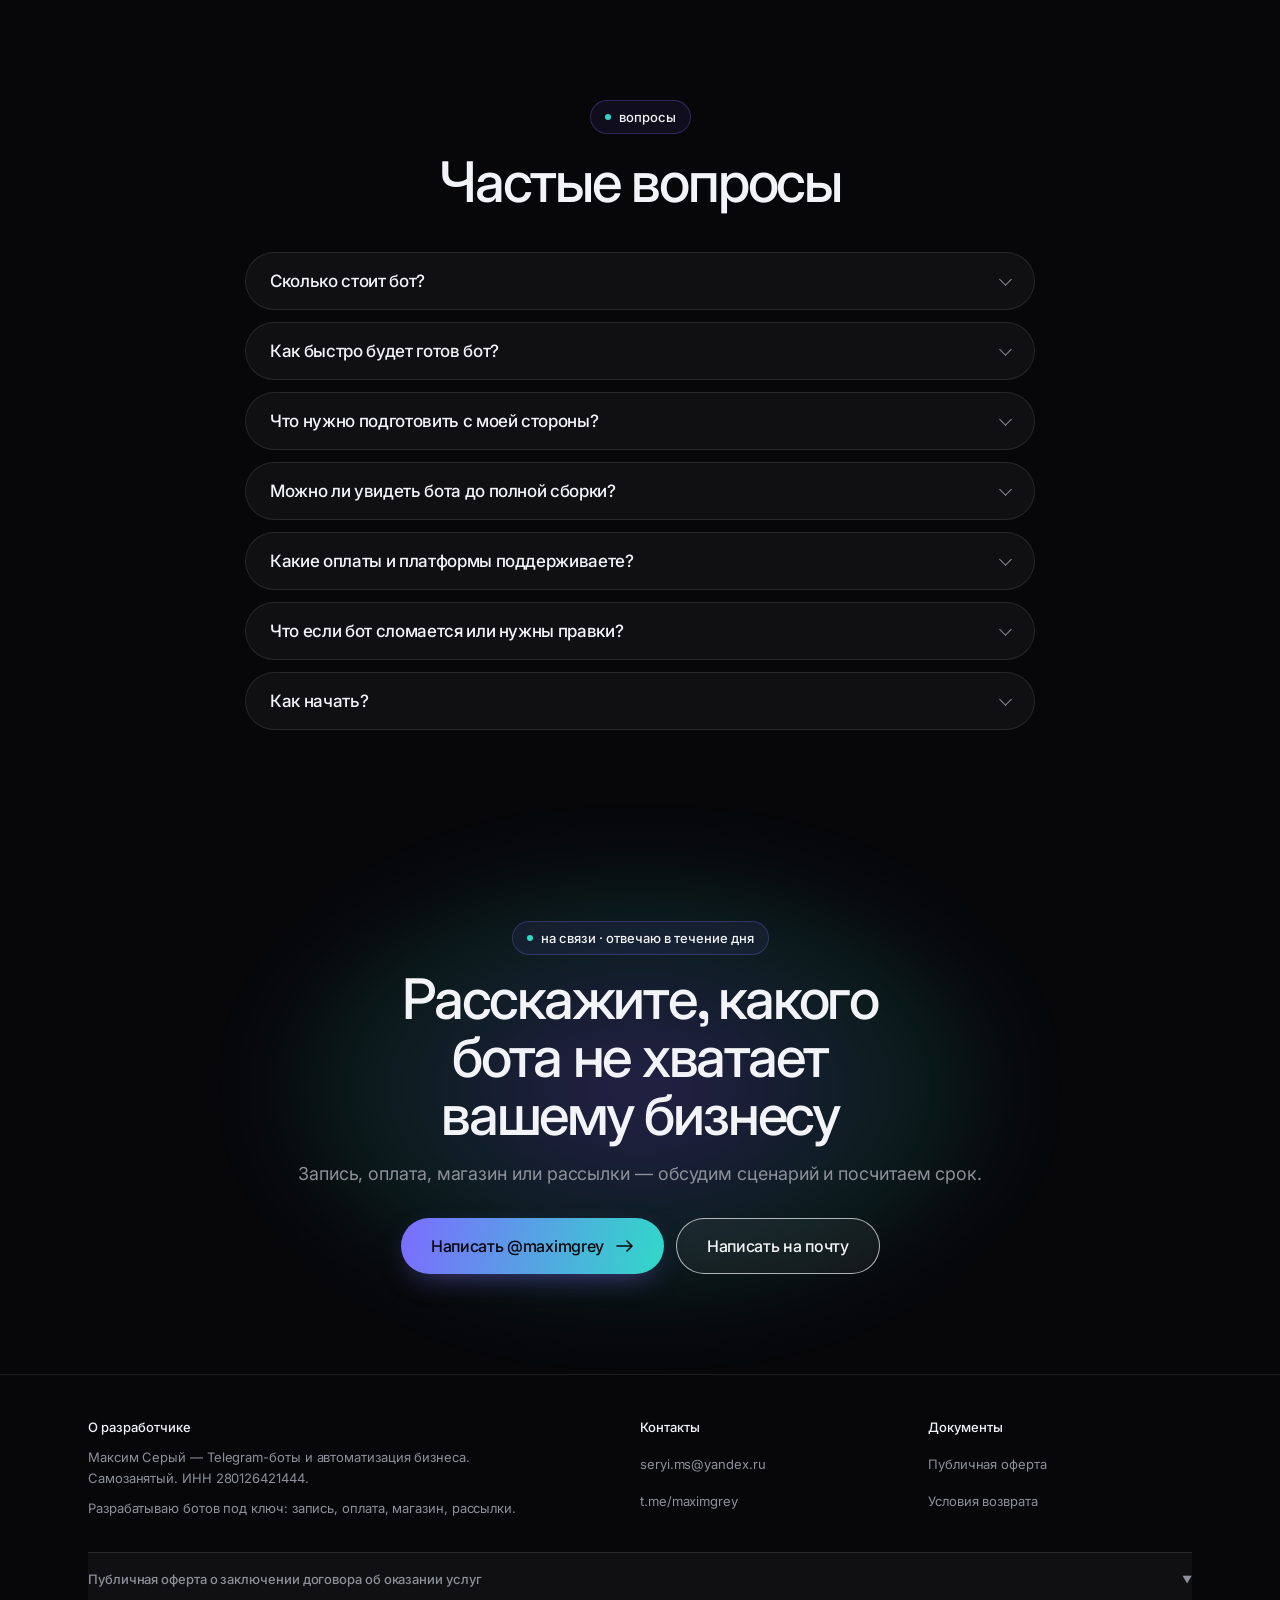
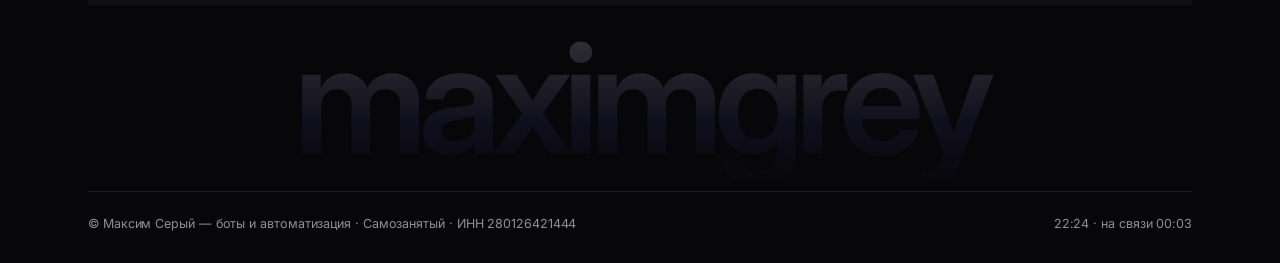
==== commit 7e778762: "CSS cleanup: drop 70 dead rules and 7 unused keyframes, tokenise brand colours, remove !important ov" ====
--- a/site/index.html
+++ b/site/index.html
@@ -28,7 +28,7 @@
     --text:#f3f4f7;
     --text-dim:#8d9099;
     --accent-a:#7c6cff;
-    --accent-b:#31d8c9;
+    --accent-b:#31d8c9; --accent-a-rgb:124,108,255; --accent-b-rgb:49,216,201;
     --accent-ink:#07070a;
     --good:#37e08a;
     --radius:14px;
@@ -54,18 +54,15 @@
   .eyebrow .dot{ width:6px; height:6px; border-radius:50%; background:var(--good); box-shadow:0 0 0 3px color-mix(in srgb, var(--good) 25%, transparent); }
 
   /* ---------- aurora ambience ---------- */
-  .aurora{ position:fixed; inset:0; z-index:-1; overflow:hidden; pointer-events:none; }
-  .aurora span{
-    position:absolute; width:52vw; height:52vw; border-radius:50%; filter:blur(90px);
-    opacity:.35; mix-blend-mode:screen;
-  }
-  .aurora span:nth-child(1){ background:var(--accent-a); top:-18%; left:-10%; animation:float1 26s ease-in-out infinite; }
-  .aurora span:nth-child(2){ background:var(--accent-b); top:5%; right:-16%; animation:float2 30s ease-in-out infinite; }
-  .aurora span:nth-child(3){ background:#ff5fae; opacity:.14; bottom:-20%; left:20%; animation:float3 34s ease-in-out infinite; }
-  @keyframes float1{ 0%,100%{ transform:translate(0,0) scale(1); } 50%{ transform:translate(4%,6%) scale(1.12); } }
-  @keyframes float2{ 0%,100%{ transform:translate(0,0) scale(1); } 50%{ transform:translate(-6%,4%) scale(1.08); } }
-  @keyframes float3{ 0%,100%{ transform:translate(0,0) scale(1); } 50%{ transform:translate(3%,-5%) scale(1.1); } }
-  @media (prefers-reduced-motion: reduce){ .aurora span{ animation:none !important; } }
+
+
+
+
+
+  
+  
+  
+
 
   #scrollbar{ position:fixed; top:0; left:0; height:2px; width:0%; background:linear-gradient(90deg,var(--accent-a),var(--accent-b)); z-index:100; }
 
@@ -83,7 +80,7 @@
     display:inline-flex; align-items:center; gap:8px; font-weight:600; font-size:14px;
     padding:10px 20px; border-radius:10px; white-space:nowrap; transition:transform .15s ease, box-shadow .15s ease, filter .15s ease;
   }
-  .btn-primary{ background:linear-gradient(100deg, var(--accent-a), var(--accent-b)); color:#07070a; box-shadow:0 6px 24px -8px color-mix(in srgb, var(--accent-a) 60%, transparent); }
+  .btn-primary{ background:linear-gradient(100deg, var(--accent-a), var(--accent-b)); color:var(--bg); box-shadow:0 6px 24px -8px color-mix(in srgb, var(--accent-a) 60%, transparent); }
   .btn-primary:hover{ filter:brightness(1.08); transform:translateY(-1px); }
   .btn-ghost{ background:var(--surface); border:1px solid var(--border); color:var(--text); }
   .btn-ghost:hover{ border-color:var(--border-strong); background:var(--surface-2); }
@@ -93,24 +90,20 @@
   .hero h1{ font-size:clamp(40px,5.2vw,60px); line-height:1.06; font-weight:800; margin:20px 0 20px; }
   .hero p.lede{ font-size:17.5px; line-height:1.65; color:var(--text-dim); max-width:48ch; margin:0 0 30px; }
   .hero-ctas{ display:flex; gap:12px; flex-wrap:wrap; margin-bottom:38px; }
-  .trust{ display:flex; flex-direction:column; gap:10px; }
-  .trust-head{ display:flex; align-items:center; gap:10px; }
-  .trust-head .lbl{ font-family:'IBM Plex Mono',monospace; font-size:11px; font-weight:600; color:var(--text-dim); letter-spacing:.08em; text-transform:uppercase; white-space:nowrap; }
-  .trust-line{ flex:1; height:1px; background:linear-gradient(to right,color-mix(in srgb,var(--accent-a) 55%,transparent),color-mix(in srgb,var(--accent-b) 45%,transparent),transparent); }
-  .trust-chips{ display:flex; gap:7px; flex-wrap:wrap; }
-  .trust-chip{ display:inline-flex; align-items:center; gap:6px; background:var(--surface); border:1px solid var(--border); border-radius:100px; padding:6px 13px 6px 9px; font-size:13px; font-weight:500; color:var(--text); transition:border-color .15s ease, color .15s ease; }
-  .trust-chip:hover{ border-color:var(--accent-a); }
-  .trust-chip--closed{ cursor:default; }
-  .trust-dot{ width:6px; height:6px; background:var(--good); border-radius:50%; box-shadow:0 0 7px color-mix(in srgb,var(--good) 70%,transparent); flex-shrink:0; }
-  .platforms-row{ display:flex; gap:9px; flex-wrap:wrap; align-items:center; margin:0 0 22px; }
-  .platforms-row .lbl{ font-family:'IBM Plex Mono',monospace; font-size:11px; color:var(--text-dim); margin-right:2px; }
-  .platform-chip{
-    display:inline-flex; align-items:center; gap:6px; font-family:'IBM Plex Mono',monospace; font-size:11.5px;
-    color:var(--text-dim); border:1px solid var(--border); background:var(--surface); border-radius:20px;
-    padding:6px 12px 6px 9px; transition:border-color .15s ease, color .15s ease;
-  }
-  .platform-chip svg{ width:13px; height:13px; flex:none; color:var(--accent-b); }
-  .platform-chip:hover{ border-color:var(--accent-a); color:var(--text); }
+
+
+
+
+
+
+
+
+
+
+
+
+
+
 
   .rotator{ position:relative; display:inline-block; }
   .rotator .rw{ display:inline-block; transition:opacity .22s ease, transform .22s ease; }
@@ -127,7 +120,7 @@
     transition:color .22s ease, border-color .22s ease, background .22s ease; white-space:nowrap;
   }
   .phone-tabs button:hover{ color:var(--text); border-color:var(--border-strong); }
-  .phone-tabs button.active{ color:#07070a; background:transparent; border-color:transparent; }
+  .phone-tabs button.active{ color:var(--bg); background:transparent; border-color:transparent; }
   #tabPill{
     position:absolute; border-radius:20px; pointer-events:none; z-index:0;
     background:linear-gradient(100deg,var(--accent-a),var(--accent-b));
@@ -138,21 +131,16 @@
     box-shadow:0 30px 70px -30px rgba(0,0,0,.7), 0 0 0 1px rgba(255,255,255,.02) inset;
     overflow:hidden; transition:transform .2s ease-out;
   }
-  .phone-bar{ display:flex; align-items:center; gap:10px; padding:14px 16px; border-bottom:1px solid var(--border); background:rgba(255,255,255,.02); }
-  .tg-back{ font-size:21px; line-height:1; color:var(--text-dim); flex:none; }
-  .tg-icons{ margin-left:auto; display:flex; gap:12px; color:var(--text-dim); font-size:15px; flex:none; }
-  .phone-avatar{ width:32px; height:32px; border-radius:50%; background:linear-gradient(135deg,var(--accent-a),var(--accent-b)); flex:none; }
-  .phone-bar .name{ font-weight:600; font-size:13.5px; }
-  .phone-bar .sub{ font-size:11px; color:var(--text-dim); font-family:'IBM Plex Mono',monospace; }
-  .phone-body{
-    padding:18px 16px; display:flex; flex-direction:column; justify-content:flex-end; gap:10px;
-    height:520px; overflow:hidden;
-    background-image:radial-gradient(color-mix(in srgb, var(--accent-b) 14%, transparent) 1px, transparent 1px);
-    background-size:16px 16px;
-  }
+
+
+
+
+
+
+
   /* ---- hero video showcase ---- */
   .vshow{ position:relative; margin:0 auto; aspect-ratio:9/16; height:min(660px, calc(100vh - 240px));
-    border-radius:20px; overflow:hidden; background:#07070a;
+    border-radius:20px; overflow:hidden; background:var(--bg);
     box-shadow:0 30px 80px rgba(0,0,0,.55), 0 0 0 1px rgba(255,255,255,.07); }
   .vshow video{ position:absolute; inset:0; width:100%; height:100%; object-fit:cover; display:block; }
   .vshow .vposter{ position:absolute; inset:0; background:#0b0b10 center/cover no-repeat; transition:opacity .45s ease, transform .33s cubic-bezier(.4,0,.2,1); }
@@ -162,20 +150,20 @@
     background:linear-gradient(to top, rgba(7,7,10,.97) 0%, rgba(7,7,10,.75) 45%, rgba(7,7,10,0) 100%); pointer-events:none; }
   .vshow .vctl{ position:absolute; left:12px; right:12px; bottom:64px; display:flex; gap:8px; align-items:center; }
   .vfull{ flex:1; height:44px; border:0; border-radius:12px; cursor:pointer;
-    background:linear-gradient(100deg,var(--accent-a),var(--accent-b)); color:#07070a;
+    background:linear-gradient(100deg,var(--accent-a),var(--accent-b)); color:var(--bg);
     font:700 14px/1 Inter,system-ui,sans-serif; display:flex; align-items:center; justify-content:center; gap:8px; }
   .vfull:hover{ filter:brightness(1.08); }
   .vmute{ position:absolute; right:14px; top:14px; z-index:2; width:40px; height:40px; border-radius:50%; cursor:pointer;
     border:1px solid var(--border); background:rgba(7,7,10,.6); backdrop-filter:blur(8px);
     color:var(--text); font-size:15px; line-height:1; }
   .vmute:hover{ background:rgba(7,7,10,.8); }
-  .vlabel{ position:absolute; left:14px; top:14px; display:inline-flex; align-items:center; gap:7px;
+  .vlabel{ position:absolute; left:14px; top:14px; display:none; align-items:center; gap:7px;
     padding:7px 12px; border-radius:999px; font:600 12px/1 'IBM Plex Mono',monospace; letter-spacing:.4px;
     background:rgba(7,7,10,.6); color:var(--text-dim); backdrop-filter:blur(8px); border:1px solid var(--border); }
   .vlabel .d{ width:6px; height:6px; border-radius:50%; background:var(--good); }
   .lb-sound{ position:absolute; left:50%; transform:translateX(-50%); bottom:68px; z-index:3;
     height:40px; padding:0 18px; border:0; border-radius:999px; cursor:pointer;
-    background:linear-gradient(100deg,var(--accent-a),var(--accent-b)); color:#07070a;
+    background:linear-gradient(100deg,var(--accent-a),var(--accent-b)); color:var(--bg);
     font:700 13px/1 Inter,system-ui,sans-serif; }
   .lb-sound.hide{ display:none; }
   .hero > *{ min-width:0; }
@@ -191,12 +179,12 @@
     .hero .lede{ order:4; margin-top:18px; }
     .hero h1{ font-size:clamp(28px,7.6vw,38px); line-height:1.1; margin:12px 0 12px; }
     .hero p.lede{ font-size:15.5px; line-height:1.5; margin:0 0 16px; }
-    .hero .platforms-row{ margin-top:18px; }
-    .hero .platforms-row{ order:5; }
+
+
     .hero .hero-ctas{ order:6; }
-    .hero .trust{ order:7; }
+
     .hero .phone-wrap{ margin-left:calc(50% - 50vw); margin-right:calc(50% - 50vw); width:100vw; }
-    .vshow{ width:100%; aspect-ratio:9/16; height:auto; max-height:none; border-radius:0 !important; }
+    .vshow{ width:100%; aspect-ratio:9/16; height:auto; max-height:none; border-radius:0; }
     .vlabel{ display:none; }
     .vshow .vpager{ top:auto; bottom:116px; }
     .vfull{ font-size:13px; }
@@ -204,7 +192,6 @@
     .vmute{ width:38px; height:38px; font-size:14px; right:12px; top:12px; }
   }
   @media (max-width:420px){
-    .vshow{ border-radius:16px; }
     .vfull{ font-size:12.5px; }
     .vshow .vctl{ left:10px; right:10px; bottom:64px; justify-content:center; }
     .vfull{ height:40px; flex:0 0 auto; padding:0 22px; }
@@ -236,27 +223,27 @@
     color:var(--text-dim); -webkit-backdrop-filter:blur(12px); backdrop-filter:blur(12px);
   }
   .vshow .phone-tabs button:hover{ background:rgba(7,7,10,.72); border-color:rgba(255,255,255,.28); color:var(--text); }
-  .vshow .phone-tabs button.active{ color:#07070a; background:transparent; border-color:transparent; }
-  /* tabs wrap into rows so every project is visible (no clipped first tab) */
-  .vshow .phone-tabs{ flex-wrap:wrap; justify-content:center; overflow:visible; row-gap:6px; padding:8px 10px 12px; }
-  .vshow .phone-tabs button{ font-size:11.5px; padding:0 11px; min-height:32px !important; height:32px; }
-  .vshow .vctl{ bottom:96px !important; }
-  .vshow .vpager{ bottom:146px !important; top:auto !important; }
-  .vshow .vfade{ height:330px; }
-  .bubble{ max-width:78%; padding:9px 13px; border-radius:12px; font-size:13.5px; line-height:1.45; animation:riseIn .45s ease both; }
-  .bubble .t{ display:block; font-family:'IBM Plex Mono',monospace; font-size:9.5px; opacity:.55; margin-top:4px; text-align:right; }
-  .bubble.in{ align-self:flex-start; background:var(--surface-2); border:1px solid var(--border); border-bottom-left-radius:4px; }
-  .bubble.out{ align-self:flex-end; background:linear-gradient(100deg,var(--accent-a),var(--accent-b)); color:#07070a; border-bottom-right-radius:4px; }
-  .kbrow{ display:flex; gap:8px; flex-wrap:wrap; align-self:flex-start; animation:riseIn .45s ease both; }
-  .kb{ font-family:'IBM Plex Mono',monospace; font-size:11.5px; border:1px solid var(--border); background:var(--surface); padding:7px 11px; border-radius:9px; color:var(--text); }
-  .typing{ align-self:flex-start; display:inline-flex; gap:4px; padding:10px 14px; background:var(--surface-2); border:1px solid var(--border); border-radius:12px; animation:riseIn .3s ease both, typingLife 1.3s ease both; }
-  .typing span{ width:5px; height:5px; border-radius:50%; background:var(--text-dim); animation:typingBounce 1.1s ease-in-out infinite; }
-  .typing span:nth-child(2){ animation-delay:.15s; } .typing span:nth-child(3){ animation-delay:.3s; }
-  .phone-input{ display:flex; align-items:center; gap:8px; padding:12px 16px; border-top:1px solid var(--border); background:rgba(255,255,255,.02); font-family:'IBM Plex Mono',monospace; font-size:11.5px; color:var(--text-dim); }
-  .phone-input .d{ width:6px; height:6px; border-radius:50%; background:var(--good); }
-  @keyframes riseIn{ from{ opacity:0; transform:translateY(12px); } to{ opacity:1; transform:translateY(0); } }
-  @keyframes typingBounce{ 0%,80%,100%{ transform:translateY(0); opacity:.5; } 40%{ transform:translateY(-4px); opacity:1; } }
-  @keyframes typingLife{ 0%,82%{ opacity:1; } 100%{ opacity:0; } }
+  .vshow .phone-tabs button.active{ color:var(--bg); background:transparent; border-color:transparent; }
+  /* all five project tabs in one row under the clip */
+  .vshow .phone-tabs{ flex-wrap:nowrap; justify-content:center; overflow:visible; gap:5px; padding:8px 6px 12px; }
+  .vshow .phone-tabs button{ font-size:11.5px; padding:0 10px; min-height:32px; height:32px; white-space:nowrap; flex:0 0 auto; }
+  .vshow .vctl{ bottom:62px; }
+  .vshow .vpager{ top:auto; bottom:112px; }
+  .vshow .vfade{ height:280px; }
+
+
+
+
+
+
+
+
+
+
+
+  
+  
+  
 
   /* ---------- sections ---------- */
   section{ padding:88px 0; border-top:1px solid var(--border); }
@@ -322,7 +309,7 @@
   @media (max-width:640px){ .card.site{ flex-direction:column; align-items:stretch; } }
 
   /* stack / pricing / support / process */
-  .stackgrid{ display:grid; grid-template-columns:repeat(3,1fr); gap:18px; }
+
   .stackcard{ border:1px solid var(--border); background:var(--surface); border-radius:var(--radius); padding:20px; }
   .stackcard .h{ font-weight:700; font-size:14.5px; margin-bottom:10px; }
   .stackcard ul{ margin:0; padding:0; list-style:none; display:flex; flex-direction:column; gap:7px; }
@@ -398,7 +385,7 @@
     .hero{ grid-template-columns:1fr; padding-top:24px; padding-bottom:60px; gap:40px; }
     .about{ grid-template-columns:1fr; gap:32px; }
     .grid{ grid-template-columns:1fr; }
-    .stackgrid{ grid-template-columns:1fr; }
+
     .pricegrid{ grid-template-columns:1fr 1fr; }
     .supportgrid{ grid-template-columns:1fr; }
     .steps{ grid-template-columns:1fr 1fr; }
@@ -412,7 +399,7 @@
     .hero p.lede{ font-size:16px; max-width:none; }
     .pricegrid{ grid-template-columns:1fr; } .steps{ grid-template-columns:1fr; }
     .footbar{ flex-direction:column; align-items:flex-start; gap:6px; }
-    .aurora span{ width:90vw; height:90vw; }
+
     .phone-tabs{ overflow-x:auto; -webkit-overflow-scrolling:touch; }
   }
   @media (max-width:600px){
@@ -439,7 +426,7 @@
 
   /* ---------- pricecard featured ---------- */
   .pricecard.hot{ border-color:color-mix(in srgb,var(--accent-a) 55%,var(--border)); background:color-mix(in srgb,var(--accent-a) 6%,var(--surface)); position:relative; overflow:visible; }
-  .pricecard.hot::after{ content:'популярный'; position:absolute; top:-13px; right:16px; left:auto; bottom:auto; font-family:'IBM Plex Mono',monospace; font-size:9.5px; letter-spacing:.1em; text-transform:uppercase; background:linear-gradient(100deg,var(--accent-a),var(--accent-b)); color:#07070a; padding:3px 10px; border-radius:0 0 8px 8px; font-weight:700; height:auto; width:auto; display:block; }
+  .pricecard.hot::after{ content:'популярный'; position:absolute; top:-13px; right:16px; left:auto; bottom:auto; font-family:'IBM Plex Mono',monospace; font-size:9.5px; letter-spacing:.1em; text-transform:uppercase; background:linear-gradient(100deg,var(--accent-a),var(--accent-b)); color:var(--bg); padding:3px 10px; border-radius:0 0 8px 8px; font-weight:700; height:auto; width:auto; display:block; }
 
   /* 2 — scroll to top */
   #totop{
@@ -459,15 +446,12 @@
   .navlinks a.active::after{ right:0; }
 
   /* 5 — side dot nav */
-  #dotnav{ position:fixed; right:24px; top:200px; z-index:25; display:flex; flex-direction:column; gap:18px; }
-  #dotnav a{
-    width:22px; height:22px; display:flex; align-items:center; justify-content:center;
-    position:relative;
-  }
-  #dotnav a::before{ content:''; width:8px; height:8px; border-radius:50%; border:1px solid var(--border-strong); transition:background .2s ease, transform .2s ease, border-color .2s ease; }
-  #dotnav a:hover::before{ border-color:var(--accent-b); }
-  #dotnav a.active::before{ background:linear-gradient(135deg,var(--accent-a),var(--accent-b)); border-color:transparent; transform:scale(1.4); }
-  @media (max-width:1180px){ #dotnav{ display:none; } }
+
+
+
+
+
+
 
   /* 6 — copy chip */
   .resline{ display:flex; align-items:center; gap:8px; margin-top:auto; flex-wrap:wrap; justify-content:center; }
@@ -489,28 +473,16 @@
   }
   .demo-btn .play{
     display:inline-flex; align-items:center; justify-content:center; width:16px; height:16px; border-radius:50%;
-    background:linear-gradient(100deg,var(--accent-a),var(--accent-b)); color:#07070a; font-size:8px; flex:none;
+    background:linear-gradient(100deg,var(--accent-a),var(--accent-b)); color:var(--bg); font-size:8px; flex:none;
   }
   .demo-btn:hover{ transform:translateY(-1px); background:color-mix(in srgb, var(--accent-b) 10%, var(--surface)); }
-  .card-media{
-    position:relative; margin:-26px -26px 0; border-bottom:1px solid var(--border); cursor:pointer; overflow:hidden;
-    background:#000;
-  }
-  .card-media video{ display:block; width:100%; max-height:220px; object-fit:cover; object-position:top center; opacity:.88; }
-  .card-media .playbadge{
-    position:absolute; inset:0; display:flex; align-items:center; justify-content:center; gap:8px;
-    background:linear-gradient(180deg, rgba(5,6,10,.15), rgba(5,6,10,.55));
-  }
-  .card-media .playbadge .circ{
-    width:46px; height:46px; border-radius:50%; background:rgba(255,255,255,.14); backdrop-filter:blur(6px);
-    border:1px solid rgba(255,255,255,.3); display:flex; align-items:center; justify-content:center; transition:transform .15s ease;
-  }
-  .card-media:hover .playbadge .circ{ transform:scale(1.08); }
-  .card-media .playbadge .circ svg{ width:16px; height:16px; fill:#fff; margin-left:2px; }
-  .card-media .cmlabel{
-    font-family:'IBM Plex Mono',monospace; font-size:11px; color:#fff; background:rgba(0,0,0,.4); border:1px solid rgba(255,255,255,.2);
-    border-radius:20px; padding:5px 12px;
-  }
+
+
+
+
+
+
+
 
   /* lightbox */
   .lightbox{
@@ -579,12 +551,12 @@
   /* ---------- mobile pack ---------- */
   a,button{ -webkit-tap-highlight-color:transparent; touch-action:manipulation; }
 
-  .btn:active, .resource-link:active, .copy-chip:active, .card:active, .kb:active, .phone-tabs button:active{
+  .btn:active, .resource-link:active, .copy-chip:active, .card:active, .phone-tabs button:active{
     transform:scale(.96);
   }
 
 
-  #mobilecta{ display:none; }
+
 
   .term-details summary{
     cursor:pointer; list-style:none; font-family:'IBM Plex Mono',monospace; font-size:11px;
@@ -597,18 +569,13 @@
 
   @media (max-width:600px){
     #totop{ bottom:104px; }
-    #mobilecta{
-      display:flex; gap:10px; position:fixed; left:0; right:0; bottom:0; z-index:50;
-      padding:12px 16px calc(12px + env(safe-area-inset-bottom,0px));
-      background:color-mix(in srgb, var(--bg) 88%, transparent); backdrop-filter:blur(14px);
-      border-top:1px solid var(--border);
-    }
-    #mobilecta .btn{ flex:1; justify-content:center; }
+
+
     body{ padding-bottom:78px; }
     .resource-link, .copy-chip, .phone-tabs button{ min-height:44px; }
     #grain{ opacity:.03; }
-    .aurora span{ filter:blur(55px); }
-    .brand-sub{ display:none !important; }
+
+    .brand-sub{ display:none; }
   }
 
   /* =========================================================
@@ -616,7 +583,7 @@
      ========================================================= */
   :root{
     --ease:cubic-bezier(.23,1,.32,1);
-    --card-bg:linear-gradient(180deg, rgba(255,255,255,.06), rgba(124,108,255,.07));
+    --card-bg:linear-gradient(180deg, rgba(255,255,255,.06), rgba(var(--accent-a-rgb),.07));
     --r-card:30px;
     --sec-pad:clamp(64px,9vw,116px);
   }
@@ -627,8 +594,8 @@
   .hero-glow{
     position:absolute; top:0; left:0; right:0; height:980px; z-index:-1; pointer-events:none;
     background:
-      radial-gradient(640px 460px at 12% 18%, rgba(124,108,255,.30), transparent 70%),
-      radial-gradient(600px 460px at 88% 42%, rgba(49,216,201,.17), transparent 70%);
+      radial-gradient(640px 460px at 12% 18%, rgba(var(--accent-a-rgb),.30), transparent 70%),
+      radial-gradient(600px 460px at 88% 42%, rgba(var(--accent-b-rgb),.17), transparent 70%);
     -webkit-mask-image:linear-gradient(#000 55%, transparent); mask-image:linear-gradient(#000 55%, transparent);
   }
   html{ background:var(--bg); }
@@ -648,8 +615,8 @@
     transition:transform .25s var(--ease), box-shadow .25s ease, filter .25s ease, background-color .25s ease, border-color .25s ease; }
   .btn svg{ width:18px; height:12px; flex:none; transition:transform .25s var(--ease); }
   .btn:hover svg{ transform:translateX(4px); }
-  .btn-primary{ box-shadow:0 10px 30px -12px rgba(124,108,255,.6); }
-  .btn-primary:hover{ box-shadow:0 14px 34px -10px rgba(124,108,255,.7); }
+  .btn-primary{ box-shadow:0 10px 30px -12px rgba(var(--accent-a-rgb),.6); }
+  .btn-primary:hover{ box-shadow:0 14px 34px -10px rgba(var(--accent-a-rgb),.7); }
   header .btn{ height:40px; padding:0 18px; font-size:14px; }
   .btn-ghost{ background:rgba(255,255,255,.05); border:1px solid rgba(243,244,247,.7); backdrop-filter:blur(3px); }
   .btn-ghost:hover{ background:rgba(255,255,255,.12); border-color:var(--text); }
@@ -657,7 +624,7 @@
 
   /* eyebrow becomes a quiet tag, not terminal text */
   .eyebrow{ font-family:'Inter',sans-serif; font-size:13px; font-weight:500; letter-spacing:0; text-transform:none; color:var(--text);
-    padding:8px 14px; border-radius:100px; border:1px solid rgba(124,108,255,.28); background:rgba(124,108,255,.08); }
+    padding:8px 14px; border-radius:100px; border:1px solid rgba(var(--accent-a-rgb),.28); background:rgba(var(--accent-a-rgb),.08); }
   .eyebrow:not(:has(.dot))::before{ content:''; width:6px; height:6px; border-radius:50%; background:var(--accent-b); flex:none; }
 
   /* hero */
@@ -673,7 +640,7 @@
   .hero-ctas{ gap:14px; margin-bottom:22px; }
   .hero-note{ margin:0; font-size:14px; color:var(--text-dim); }
   .hero-note::before{ content:''; display:inline-block; width:6px; height:6px; border-radius:50%; background:var(--good); margin-right:9px; vertical-align:1px; box-shadow:0 0 8px rgba(55,224,138,.6); }
-  .hero .eyebrow{ margin-top:0 !important; }
+  .hero .eyebrow{ margin-top:0; }
 
   /* sections */
   section{ padding:var(--sec-pad) 0; border-top:none; }
@@ -681,7 +648,7 @@
   .sec-head.center{ margin-left:auto; margin-right:auto; text-align:center; display:flex; flex-direction:column; align-items:center; }
   .sec-head h2{ font-size:clamp(30px,5vw,56px); line-height:1.04; font-weight:500; letter-spacing:-.04em; margin-top:20px; }
   .sec-head p{ font-size:clamp(15px,1.4vw,17px); line-height:1.6; margin-top:16px; }
-  #about h2{ font-size:clamp(30px,4.4vw,48px) !important; font-weight:500 !important; letter-spacing:-.04em; }
+  #about h2{ font-size:clamp(30px,4.4vw,48px); font-weight:500; letter-spacing:-.04em; margin-top:16px; }
   .about p{ font-size:clamp(15.5px,1.4vw,17px); }
   .fact{ border-radius:24px; padding:22px 24px; background:var(--card-bg); }
   .fact .k{ font-family:'Inter',sans-serif; font-size:13px; font-weight:500; letter-spacing:0; text-transform:none; color:var(--accent-b); }
@@ -697,7 +664,7 @@
   .status{ font-family:'Inter',sans-serif; font-size:12.5px; font-weight:500; padding:6px 12px; border-radius:100px; background:rgba(255,255,255,.04); }
   .tags{ gap:8px; }
   .tag{ font-family:'Inter',sans-serif; font-size:13px; font-weight:400; color:var(--text); padding:8px 12px; border-radius:100px;
-    border:1px solid rgba(124,108,255,.22); background:rgba(124,108,255,.07); display:inline-flex; align-items:center; gap:8px; line-height:1; }
+    border:1px solid rgba(var(--accent-a-rgb),.22); background:rgba(var(--accent-a-rgb),.07); display:inline-flex; align-items:center; gap:8px; line-height:1; }
   .tag::before{ content:''; width:5px; height:5px; border-radius:50%; background:var(--accent-b); flex:none; }
   .resline{ gap:10px; margin-top:auto; padding-top:4px; }
   .resource-link{ height:44px; padding:0 20px; border-radius:100px; font-size:14px; font-weight:500; gap:10px; }
@@ -707,7 +674,7 @@
   .card.site{ gap:36px; }
   .browser{ border-radius:20px; }
   @media (hover:hover){
-    .card:hover{ transform:translateY(-4px); border-color:rgba(124,108,255,.45); box-shadow:0 24px 50px -28px rgba(124,108,255,.5); }
+    .card:hover{ transform:translateY(-4px); border-color:rgba(var(--accent-a-rgb),.45); box-shadow:0 24px 50px -28px rgba(var(--accent-a-rgb),.5); }
   }
 
   /* technical-details spoiler: closed by default, animated */
@@ -724,7 +691,7 @@
   .stackcard{ border-radius:var(--r-card); padding:26px; background:var(--card-bg); }
   .stackcard .h{ font-size:18px; font-weight:500; letter-spacing:-.03em; margin-bottom:14px; }
   .stackcard li{ font-size:14.5px; line-height:1.45; }
-  .stackgrid{ gap:20px; }
+
   @media (hover:hover){ .stackcard:hover{ transform:translateY(-4px); } }
 
   /* pricing */
@@ -734,11 +701,11 @@
   .pricecard .price{ font-family:'Inter',sans-serif; font-size:19px; font-weight:500; letter-spacing:-.03em; height:46px; display:flex; align-items:center; padding:0 18px;
     border-radius:100px; background:rgba(255,255,255,.08); color:var(--accent-b); background-clip:border-box; -webkit-background-clip:border-box; -webkit-text-fill-color:currentColor; }
   .pricecard li{ font-size:14px; line-height:1.55; }
-  .pricecard.hot{ border-color:rgba(124,108,255,.55); background:linear-gradient(180deg, rgba(124,108,255,.16), rgba(49,216,201,.07)); }
+  .pricecard.hot{ border-color:rgba(var(--accent-a-rgb),.55); background:linear-gradient(180deg, rgba(var(--accent-a-rgb),.16), rgba(var(--accent-b-rgb),.07)); }
   .pricecard.hot::after{ font-family:'Inter',sans-serif; font-size:11px; letter-spacing:.02em; text-transform:none; font-weight:600; right:20px; }
   .price-note{ font-size:14.5px; border-left-color:var(--accent-b); margin-top:24px; }
   .supportcard{ border-radius:var(--r-card); padding:30px; background:var(--card-bg); gap:14px; }
-  .supportcard .tag-mode{ font-family:'Inter',sans-serif; font-size:13px; font-weight:500; text-transform:none; letter-spacing:0; padding:7px 12px; background:rgba(124,108,255,.08); border-color:rgba(124,108,255,.25); color:var(--text); }
+  .supportcard .tag-mode{ font-family:'Inter',sans-serif; font-size:13px; font-weight:500; text-transform:none; letter-spacing:0; padding:7px 12px; background:rgba(var(--accent-a-rgb),.08); border-color:rgba(var(--accent-a-rgb),.25); color:var(--text); }
   .supportcard .name{ font-size:21px; font-weight:500; letter-spacing:-.03em; }
   .supportcard .price{ font-family:'Inter',sans-serif; font-size:19px; font-weight:500; letter-spacing:-.03em; height:46px; display:flex; align-items:center; align-self:flex-start; padding:0 18px;
     border-radius:100px; background:rgba(255,255,255,.08); color:var(--accent-b); background-clip:border-box; -webkit-background-clip:border-box; -webkit-text-fill-color:currentColor; }
@@ -749,7 +716,7 @@
   .step{ position:relative; overflow:hidden; border-left:none; padding:28px 24px 26px; border-radius:var(--r-card); min-height:230px;
     background:var(--card-bg); border:1px solid var(--border); }
   .step:nth-child(1){ margin-top:120px; } .step:nth-child(2){ margin-top:80px; } .step:nth-child(3){ margin-top:40px; } .step:nth-child(4){ margin-top:0; }
-  .step .n{ position:absolute; right:18px; top:6px; font-family:'Inter',sans-serif; font-size:84px; font-weight:700; letter-spacing:-.06em; line-height:1; color:rgba(124,108,255,.16); pointer-events:none; }
+  .step .n{ position:absolute; right:18px; top:6px; font-family:'Inter',sans-serif; font-size:84px; font-weight:700; letter-spacing:-.06em; line-height:1; color:rgba(var(--accent-a-rgb),.16); pointer-events:none; }
   .step h4{ font-size:20px; font-weight:500; letter-spacing:-.03em; margin:56px 0 10px; position:relative; }
   .step p{ font-size:14.5px; line-height:1.6; position:relative; }
 
@@ -757,7 +724,7 @@
   .faq{ max-width:790px; margin:0 auto; display:flex; flex-direction:column; gap:12px; }
   .faq-item{ border-radius:100px; background:rgba(255,255,255,.04); border:1px solid rgba(255,255,255,.09);
     transition:border-radius .35s var(--ease), background-color .25s ease, border-color .25s ease, opacity .7s var(--ease), transform .7s var(--ease); }
-  .faq-item.open{ border-radius:24px; border-color:rgba(124,108,255,.4); background:rgba(124,108,255,.07); }
+  .faq-item.open{ border-radius:24px; border-color:rgba(var(--accent-a-rgb),.4); background:rgba(var(--accent-a-rgb),.07); }
   .faq-q{ all:unset; box-sizing:border-box; width:100%; display:flex; align-items:center; justify-content:space-between; gap:16px; min-height:56px; padding:14px 24px; cursor:pointer;
     font:500 clamp(15px,1.5vw,17px)/1.3 Inter,system-ui,sans-serif; letter-spacing:-.02em; color:var(--text); transition:color .25s ease; }
   .faq-q:focus-visible{ outline:2px solid var(--accent-b); outline-offset:3px; border-radius:100px; }
@@ -776,7 +743,7 @@
   /* cta */
   .cta{ padding:clamp(72px,10vw,120px) 0 clamp(64px,9vw,100px); }
   .cta-wrap{ border-top:none; }
-  .cta-wrap::before{ width:760px; height:480px; background:radial-gradient(ellipse, rgba(124,108,255,.26) 0%, rgba(49,216,201,.10) 50%, transparent 75%); filter:blur(30px); }
+  .cta-wrap::before{ width:760px; height:480px; background:radial-gradient(ellipse, rgba(var(--accent-a-rgb),.26) 0%, rgba(var(--accent-b-rgb),.10) 50%, transparent 75%); filter:blur(30px); }
   .cta h2{ font-size:clamp(30px,5vw,56px); line-height:1.04; font-weight:500; letter-spacing:-.04em; max-width:18ch; margin:22px auto 0; }
   .cta p{ font-size:clamp(15px,1.4vw,18px); margin:18px 0 34px; }
 
@@ -800,7 +767,7 @@
     .hero-ctas .btn{ flex:1 1 100%; justify-content:space-between; }
     .hero .hero-note{ order:7; }
     .hero .eyebrow{ align-self:flex-start; }
-    .hero .lede{ margin-bottom:22px !important; }
+    .hero p.lede{ margin-bottom:22px; }
     .hero-glow{ height:760px; }
   }
   @media (max-width:600px){
@@ -817,7 +784,7 @@
     .resline .btn, .resource-link, .demo-btn{ flex:1 1 auto; justify-content:center; }
   }
   @media (prefers-reduced-motion:reduce){
-    .faq-a, .faq-item, .faq-q i, .term-details::details-content{ transition:none !important; }
+    .faq-a, .faq-item, .faq-q i, .term-details::details-content{ transition:none; }
   }
 
   /* ===== v2.1 refinements ===== */
@@ -842,14 +809,14 @@
 
   /* stack as chips */
   .stackcard ul{ flex-direction:row; flex-wrap:wrap; gap:8px; }
-  .stackcard li{ cursor:help; color:var(--text); font-size:13.5px; line-height:1.3; padding:9px 13px; border-radius:100px; border:1px solid rgba(124,108,255,.22); background:rgba(124,108,255,.07); }
+  .stackcard li{ cursor:help; color:var(--text); font-size:13.5px; line-height:1.3; padding:9px 13px; border-radius:100px; border:1px solid rgba(var(--accent-a-rgb),.22); background:rgba(var(--accent-a-rgb),.07); }
   .stackcard li::before{ display:none; }
 
   /* steps: tighter staircase */
   .step{ min-height:0; }
   .step:nth-child(1){ margin-top:72px; } .step:nth-child(2){ margin-top:48px; } .step:nth-child(3){ margin-top:24px; }
   .step h4{ margin:40px 0 10px; }
-  .step .n{ font-size:96px; right:14px; top:-6px; color:rgba(124,108,255,.22); }
+  .step .n{ font-size:96px; right:14px; top:-6px; color:rgba(var(--accent-a-rgb),.22); }
 
   /* price cards */
   .price-btn{ margin-top:auto; justify-content:space-between; height:44px; font-size:14px; }
@@ -861,7 +828,7 @@
 
   /* floating CTA */
   .float-cta{ position:fixed; left:50%; bottom:18px; z-index:46; transform:translate(-50%,140px); opacity:0; pointer-events:none;
-    box-shadow:0 18px 40px -12px rgba(124,108,255,.6); transition:transform .45s var(--ease), opacity .3s ease; }
+    box-shadow:0 18px 40px -12px rgba(var(--accent-a-rgb),.6); transition:transform .45s var(--ease), opacity .3s ease; }
   .float-cta.show{ transform:translate(-50%,0); opacity:1; pointer-events:auto; }
   @media (min-width:861px){ .float-cta{ left:auto; right:24px; transform:translateY(140px); } .float-cta.show{ transform:none; } }
 
@@ -885,7 +852,7 @@
      v3 — objects, motion, details
      ========================================================= */
   :root{
-    --card-bg:radial-gradient(90% 55% at 50% 122%, rgba(124,108,255,.30), transparent 70%), linear-gradient(180deg, rgba(255,255,255,.06), rgba(124,108,255,.03));
+    --card-bg:radial-gradient(90% 55% at 50% 122%, rgba(var(--accent-a-rgb),.30), transparent 70%), linear-gradient(180deg, rgba(255,255,255,.06), rgba(var(--accent-a-rgb),.03));
   }
   @keyframes spin{ to{ transform:rotate(360deg); } }
   @keyframes spinRev{ to{ transform:rotate(-360deg); } }
@@ -903,9 +870,9 @@
 
   /* hero ambience: canvas + cursor spotlight */
   .hero-glow{ background:
-      radial-gradient(420px 420px at var(--cx,72%) var(--cy,30%), rgba(124,108,255,.16), transparent 70%),
-      radial-gradient(640px 460px at 12% 18%, rgba(124,108,255,.28), transparent 70%),
-      radial-gradient(600px 460px at 88% 42%, rgba(49,216,201,.16), transparent 70%); }
+      radial-gradient(420px 420px at var(--cx,72%) var(--cy,30%), rgba(var(--accent-a-rgb),.16), transparent 70%),
+      radial-gradient(640px 460px at 12% 18%, rgba(var(--accent-a-rgb),.28), transparent 70%),
+      radial-gradient(600px 460px at 88% 42%, rgba(var(--accent-b-rgb),.16), transparent 70%); }
   #particles{ position:absolute; inset:0; width:100%; height:100%; }
 
   /* orb: the "planet" behind the phone */
@@ -914,12 +881,12 @@
   .orb{ position:absolute; left:50%; top:44%; width:min(700px,118%); aspect-ratio:1; transform:translate(-50%,-50%); z-index:0; pointer-events:none; }
   .orb i{ position:absolute; border-radius:50%; border:1px solid rgba(255,255,255,.08); animation:spin 60s linear infinite; }
   .orb i:nth-child(1){ inset:0; }
-  .orb i:nth-child(2){ inset:13%; animation-duration:44s; animation-direction:reverse; border-color:rgba(124,108,255,.22); }
-  .orb i:nth-child(3){ inset:27%; animation-duration:30s; border-color:rgba(49,216,201,.2); }
-  .orb i::after{ content:''; position:absolute; top:-4px; left:50%; width:8px; height:8px; margin-left:-4px; border-radius:50%; background:var(--accent-b); box-shadow:0 0 14px 2px rgba(49,216,201,.8); }
-  .orb i:nth-child(2)::after{ background:var(--accent-a); box-shadow:0 0 14px 2px rgba(124,108,255,.9); top:auto; bottom:-4px; }
+  .orb i:nth-child(2){ inset:13%; animation-duration:44s; animation-direction:reverse; border-color:rgba(var(--accent-a-rgb),.22); }
+  .orb i:nth-child(3){ inset:27%; animation-duration:30s; border-color:rgba(var(--accent-b-rgb),.2); }
+  .orb i::after{ content:''; position:absolute; top:-4px; left:50%; width:8px; height:8px; margin-left:-4px; border-radius:50%; background:var(--accent-b); box-shadow:0 0 14px 2px rgba(var(--accent-b-rgb),.8); }
+  .orb i:nth-child(2)::after{ background:var(--accent-a); box-shadow:0 0 14px 2px rgba(var(--accent-a-rgb),.9); top:auto; bottom:-4px; }
   .orb b{ position:absolute; inset:30%; border-radius:50%;
-    background:radial-gradient(circle at 35% 30%, rgba(160,150,255,.75), rgba(124,108,255,.35) 45%, rgba(49,216,201,.28) 80%, transparent 100%);
+    background:radial-gradient(circle at 35% 30%, rgba(160,150,255,.75), rgba(var(--accent-a-rgb),.35) 45%, rgba(var(--accent-b-rgb),.28) 80%, transparent 100%);
     filter:blur(36px); opacity:.7; animation:breathe 7s ease-in-out infinite; }
   @keyframes breathe{ 0%,100%{ transform:scale(.92); opacity:.55; } 50%{ transform:scale(1.08); opacity:.85; } }
 
@@ -930,7 +897,7 @@
     translate:calc(var(--mx2,0) * var(--d,18px)) calc(var(--my2,0) * var(--d,14px)); animation:fchipIn .9s var(--ease) both, fchipFloat 6.5s ease-in-out infinite; }
   .fchip b{ display:block; font-size:13px; font-weight:600; letter-spacing:-.01em; }
   .fchip small{ display:block; font-size:11.5px; color:var(--text-dim); margin-top:2px; }
-  .fchip .ok{ width:32px; height:32px; border-radius:50%; flex:none; display:flex; align-items:center; justify-content:center; font-weight:700; font-size:14px; color:#07070a; background:linear-gradient(135deg,var(--accent-b),#7df3b8); }
+  .fchip .ok{ width:32px; height:32px; border-radius:50%; flex:none; display:flex; align-items:center; justify-content:center; font-weight:700; font-size:14px; color:var(--bg); background:linear-gradient(135deg,var(--accent-b),#7df3b8); }
   .fchip .ok.pay{ background:linear-gradient(135deg,var(--accent-a),#a99bff); color:#fff; }
   .fchip .ok.bell{ background:linear-gradient(135deg,#ffb86b,#ff7ab0); }
   .fc1{ left:-68px; top:14%; --d:26px; animation-delay:1s, 0s; }
@@ -969,38 +936,38 @@
   .bento-card::before, .stackcard::before, .pricecard::before, .supportcard::before{
     content:''; position:absolute; inset:0; border-radius:inherit; pointer-events:none; opacity:0; z-index:0;
     transition:opacity .4s ease;
-    background:radial-gradient(260px circle at var(--mx,50%) var(--my,50%), rgba(124,108,255,.16), transparent 72%);
+    background:radial-gradient(260px circle at var(--mx,50%) var(--my,50%), rgba(var(--accent-a-rgb),.16), transparent 72%);
   }
   @media (hover:hover) and (pointer:fine){
     .bento-card:hover::before, .stackcard:hover::before, .pricecard:hover::before, .supportcard:hover::before{ opacity:1; }
   }
   .b-wide{ grid-column:span 2; }
-  @media (hover:hover){ .bento-card:hover{ transform:translateY(-5px); border-color:rgba(124,108,255,.5); box-shadow:0 26px 54px -28px rgba(124,108,255,.55); } }
+  @media (hover:hover){ .bento-card:hover{ transform:translateY(-5px); border-color:rgba(var(--accent-a-rgb),.5); box-shadow:0 26px 54px -28px rgba(var(--accent-a-rgb),.55); } }
   .bento-card h3{ font-size:clamp(20px,1.9vw,24px); font-weight:500; letter-spacing:-.035em; line-height:1.15; margin:0 6px 10px; }
   .bento-card p{ margin:0 6px; font-size:15px; line-height:1.6; color:var(--text-body); max-width:52ch; }
   .viz{ position:relative; height:206px; margin-bottom:24px; border-radius:22px; overflow:hidden; display:flex; align-items:center; justify-content:center; gap:26px;
-    background:radial-gradient(70% 90% at 50% 0%, rgba(124,108,255,.12), transparent 70%), rgba(255,255,255,.025); border:1px solid rgba(255,255,255,.06); }
+    background:radial-gradient(70% 90% at 50% 0%, rgba(var(--accent-a-rgb),.12), transparent 70%), rgba(255,255,255,.025); border:1px solid rgba(255,255,255,.06); }
   /* calendar */
   .cal-grid{ display:grid; grid-template-columns:repeat(7,22px); gap:7px; }
   .cal-grid i{ width:22px; height:22px; border-radius:7px; background:rgba(255,255,255,.07); }
-  .cal-grid i.busy{ background:rgba(124,108,255,.28); }
+  .cal-grid i.busy{ background:rgba(var(--accent-a-rgb),.28); }
   .cal-grid i.pickd{ animation:pickCell 7s ease-in-out infinite; }
-  @keyframes pickCell{ 0%,26%{ background:rgba(255,255,255,.07); box-shadow:none; transform:none; } 34%,86%{ background:#31d8c9; box-shadow:0 0 18px rgba(49,216,201,.75); transform:scale(1.12); } 96%,100%{ background:rgba(255,255,255,.07); box-shadow:none; transform:none; } }
+  @keyframes pickCell{ 0%,26%{ background:rgba(255,255,255,.07); box-shadow:none; transform:none; } 34%,86%{ background:var(--accent-b); box-shadow:0 0 18px rgba(var(--accent-b-rgb),.75); transform:scale(1.12); } 96%,100%{ background:rgba(255,255,255,.07); box-shadow:none; transform:none; } }
   .cal-slots{ display:flex; flex-direction:column; gap:8px; }
   .cal-slots span{ padding:8px 16px; border-radius:100px; border:1px solid rgba(255,255,255,.1); font-size:13px; color:var(--text-dim); text-align:center; }
   .cal-slots .pick{ animation:pickSlot 7s ease-in-out infinite; }
-  @keyframes pickSlot{ 0%,28%{ border-color:rgba(255,255,255,.1); background:transparent; color:var(--text-dim); } 38%,86%{ border-color:var(--accent-a); background:rgba(124,108,255,.3); color:#fff; } 96%,100%{ border-color:rgba(255,255,255,.1); background:transparent; color:var(--text-dim); } }
+  @keyframes pickSlot{ 0%,28%{ border-color:rgba(255,255,255,.1); background:transparent; color:var(--text-dim); } 38%,86%{ border-color:var(--accent-a); background:rgba(var(--accent-a-rgb),.3); color:#fff; } 96%,100%{ border-color:rgba(255,255,255,.1); background:transparent; color:var(--text-dim); } }
   .toast{ position:absolute; right:16px; bottom:14px; display:flex; align-items:center; gap:8px; padding:9px 15px 9px 9px; border-radius:100px; font-size:12.5px; color:#9af3c3;
     background:rgba(55,224,138,.12); border:1px solid rgba(55,224,138,.35); opacity:0; transform:translateY(14px); animation:toastIn 7s ease-in-out infinite; }
-  .toast em{ font-style:normal; width:20px; height:20px; border-radius:50%; background:var(--good); color:#07070a; display:flex; align-items:center; justify-content:center; font-size:11px; font-weight:700; }
+  .toast em{ font-style:normal; width:20px; height:20px; border-radius:50%; background:var(--good); color:var(--bg); display:flex; align-items:center; justify-content:center; font-size:11px; font-weight:700; }
   @keyframes toastIn{ 0%,40%{ opacity:0; transform:translateY(14px); } 48%,84%{ opacity:1; transform:none; } 92%,100%{ opacity:0; transform:translateY(-8px); } }
   /* payment */
   .viz-pay{ flex-direction:column; gap:10px; }
   .ring{ width:68px; height:68px; }
   .ring circle{ fill:none; stroke-width:5; }
   .ring .bg{ stroke:rgba(255,255,255,.1); }
-  .ring .fg{ stroke:#31d8c9; stroke-linecap:round; stroke-dasharray:164; stroke-dashoffset:164; transform:rotate(-90deg); transform-origin:32px 32px; animation:ringFill 7s ease-in-out infinite; }
-  .ring .ck{ fill:none; stroke:#31d8c9; stroke-width:5; stroke-linecap:round; stroke-linejoin:round; stroke-dasharray:40; stroke-dashoffset:40; animation:ckDraw 7s ease-in-out infinite; }
+  .ring .fg{ stroke:var(--accent-b); stroke-linecap:round; stroke-dasharray:164; stroke-dashoffset:164; transform:rotate(-90deg); transform-origin:32px 32px; animation:ringFill 7s ease-in-out infinite; }
+  .ring .ck{ fill:none; stroke:var(--accent-b); stroke-width:5; stroke-linecap:round; stroke-linejoin:round; stroke-dasharray:40; stroke-dashoffset:40; animation:ckDraw 7s ease-in-out infinite; }
   @keyframes ringFill{ 0%{ stroke-dashoffset:164; opacity:1; } 42%{ stroke-dashoffset:0; } 90%{ stroke-dashoffset:0; opacity:1; } 98%,100%{ stroke-dashoffset:164; opacity:0; } }
   @keyframes ckDraw{ 0%,44%{ stroke-dashoffset:40; } 54%,90%{ stroke-dashoffset:0; } 98%,100%{ stroke-dashoffset:40; } }
   .pay-amt{ font-size:26px; font-weight:500; letter-spacing:-.04em; }
@@ -1016,7 +983,7 @@
   .sw{ position:relative; width:40px; height:22px; border-radius:100px; background:rgba(255,255,255,.16); animation:swBg 8s ease-in-out infinite; }
   .sw::after{ content:''; position:absolute; left:3px; top:3px; width:16px; height:16px; border-radius:50%; background:#fff; animation:swKnob 8s ease-in-out infinite; }
   .sw.d2, .sw.d2::after{ animation-delay:.45s; }
-  @keyframes swBg{ 0%,10%{ background:rgba(255,255,255,.16); } 18%,58%{ background:#31d8c9; } 66%,100%{ background:rgba(255,255,255,.16); } }
+  @keyframes swBg{ 0%,10%{ background:rgba(255,255,255,.16); } 18%,58%{ background:var(--accent-b); } 66%,100%{ background:rgba(255,255,255,.16); } }
   @keyframes swKnob{ 0%,10%{ transform:none; } 18%,58%{ transform:translateX(18px); } 66%,100%{ transform:none; } }
   .sub-st{ position:relative; height:20px; width:min(280px,86%); text-align:center; font-size:12.5px; margin-top:4px; }
   .sub-st span{ position:absolute; left:0; right:0; opacity:0; }
@@ -1027,16 +994,16 @@
   .viz-notif{ display:block; }
   .nt{ position:absolute; left:50%; width:min(300px,88%); display:flex; align-items:center; gap:10px; padding:10px 14px; border-radius:18px; background:rgba(20,20,30,.92); border:1px solid rgba(255,255,255,.1);
     opacity:0; transform:translate(-50%,-18px) scale(.96); animation:ntIn 9s ease-in-out infinite; }
-  .nt i{ width:9px; height:9px; border-radius:50%; flex:none; background:linear-gradient(135deg,var(--accent-a),var(--accent-b)); box-shadow:0 0 10px rgba(124,108,255,.7); }
+  .nt i{ width:9px; height:9px; border-radius:50%; flex:none; background:linear-gradient(135deg,var(--accent-a),var(--accent-b)); box-shadow:0 0 10px rgba(var(--accent-a-rgb),.7); }
   .nt b{ display:block; font-size:13px; font-weight:600; } .nt small{ display:block; font-size:12px; color:var(--text-dim); }
   .n1{ top:14px; } .n2{ top:76px; animation-delay:1.5s; } .n3{ top:138px; animation-delay:3s; }
   @keyframes ntIn{ 0%{ opacity:0; transform:translate(-50%,-18px) scale(.96); } 7%,66%{ opacity:1; transform:translate(-50%,0) scale(1); } 78%,100%{ opacity:0; transform:translate(-50%,10px) scale(.97); } }
   /* orbit */
   .orbit-core{ position:relative; z-index:2; width:58px; height:58px; border-radius:50%; display:flex; align-items:center; justify-content:center; color:#a99bff;
-    background:radial-gradient(circle at 35% 30%, rgba(124,108,255,.5), rgba(14,14,20,.95)); border:1px solid rgba(124,108,255,.5); box-shadow:0 0 30px rgba(124,108,255,.45); }
+    background:radial-gradient(circle at 35% 30%, rgba(var(--accent-a-rgb),.5), rgba(14,14,20,.95)); border:1px solid rgba(var(--accent-a-rgb),.5); box-shadow:0 0 30px rgba(var(--accent-a-rgb),.45); }
   .orbit-core svg{ width:28px; height:28px; }
   .orbit-ring{ position:absolute; left:50%; top:50%; width:168px; height:168px; margin:-84px 0 0 -84px; border-radius:50%; border:1px dashed rgba(255,255,255,.16); animation:spin 24s linear infinite; }
-  .oc{ position:absolute; left:50%; top:50%; width:42px; height:42px; margin:-21px 0 0 -21px; border-radius:50%; background:rgba(14,14,20,.96); border:1px solid rgba(49,216,201,.4);
+  .oc{ position:absolute; left:50%; top:50%; width:42px; height:42px; margin:-21px 0 0 -21px; border-radius:50%; background:rgba(14,14,20,.96); border:1px solid rgba(var(--accent-b-rgb),.4);
     display:flex; align-items:center; justify-content:center; transform:rotate(var(--a)) translateY(-84px) rotate(calc(var(--a) * -1)); }
   .oc b{ display:block; font-size:11px; font-weight:600; letter-spacing:0; animation:spinRev 24s linear infinite; }
   .oc svg{ animation:spinRev 24s linear infinite; display:block; }
@@ -1045,15 +1012,12 @@
   @media (max-width:600px){ .bento{ grid-template-columns:1fr; } .viz{ gap:16px; } .cal-grid{ grid-template-columns:repeat(7,18px); gap:6px; } .cal-grid i{ width:18px; height:18px; border-radius:6px; } .toast{ right:10px; bottom:10px; font-size:12px; } }
 
   /* project circles marquee */
-  .pcircles{ overflow:hidden; margin:0 -28px 40px; padding:6px 0;
-    -webkit-mask-image:linear-gradient(90deg,transparent,#000 8%,#000 92%,transparent); mask-image:linear-gradient(90deg,transparent,#000 8%,#000 92%,transparent); }
-  .pc-track{ display:flex; gap:20px; width:max-content; animation:bm 48s linear infinite; }
-  .pc{ position:relative; flex:none; width:132px; height:132px; border-radius:50%; display:flex; align-items:center; justify-content:center; text-align:center; padding:16px;
-    font-size:13.5px; font-weight:500; line-height:1.2; letter-spacing:-.02em; border:1px solid rgba(124,108,255,.4);
-    background:radial-gradient(circle at 30% 22%, rgba(124,108,255,.4), rgba(9,9,14,.95) 72%); }
-  .pc:nth-child(even){ border-color:rgba(49,216,201,.4); background:radial-gradient(circle at 30% 22%, rgba(49,216,201,.3), rgba(9,9,14,.95) 72%); }
-  .pc::after{ content:''; position:absolute; top:14px; right:14px; width:8px; height:8px; border-radius:50%; background:var(--good); box-shadow:0 0 10px rgba(55,224,138,.8); }
-  @media (max-width:600px){ .pcircles{ margin:0 -18px 32px; } .pc{ width:112px; height:112px; font-size:12.5px; } }
+
+
+
+
+
+
 
   /* badge object in About */
   .about2{ grid-template-columns:290px 1.1fr 1fr; gap:48px; align-items:start; }
@@ -1065,8 +1029,8 @@
   .lanyard i:last-child{ right:22px; transform:rotate(-16deg); transform-origin:bottom center; }
   .badge3d{ position:absolute; top:46px; left:0; right:0; height:400px; border-radius:26px; padding:24px 22px; overflow:visible;
     transform-origin:50% -30px; animation:swing 6.5s ease-in-out infinite alternate;
-    background:linear-gradient(158deg, rgba(124,108,255,.42), rgba(12,12,20,.96) 46%, rgba(49,216,201,.3));
-    border:1px solid rgba(255,255,255,.18); box-shadow:0 40px 70px -26px rgba(0,0,0,.8), 0 0 60px -14px rgba(124,108,255,.5), inset 0 1px 0 rgba(255,255,255,.25); }
+    background:linear-gradient(158deg, rgba(var(--accent-a-rgb),.42), rgba(12,12,20,.96) 46%, rgba(var(--accent-b-rgb),.3));
+    border:1px solid rgba(255,255,255,.18); box-shadow:0 40px 70px -26px rgba(0,0,0,.8), 0 0 60px -14px rgba(var(--accent-a-rgb),.5), inset 0 1px 0 rgba(255,255,255,.25); }
   @keyframes swing{ from{ transform:rotate(-4.5deg); } to{ transform:rotate(4.5deg); } }
   .badge3d::before{ content:''; position:absolute; inset:0; border-radius:inherit; pointer-events:none; overflow:hidden;
     background:linear-gradient(115deg, transparent 38%, rgba(255,255,255,.16) 48%, transparent 58%); background-size:260% 100%; animation:shine 5.5s ease-in-out infinite; }
@@ -1080,7 +1044,7 @@
   .b-role{ margin-top:14px; font-size:14px; line-height:1.4; color:var(--text-body); max-width:20ch; }
   .b-line{ height:2px; margin:22px 0 16px; border-radius:2px; background:linear-gradient(90deg,var(--accent-a),var(--accent-b),transparent); }
   .b-stack{ display:flex; flex-wrap:wrap; gap:6px; }
-  .b-stack span{ font-size:11.5px; padding:5px 10px; border-radius:100px; border:1px solid rgba(124,108,255,.35); background:rgba(124,108,255,.1); }
+  .b-stack span{ font-size:11.5px; padding:5px 10px; border-radius:100px; border:1px solid rgba(var(--accent-a-rgb),.35); background:rgba(var(--accent-a-rgb),.1); }
   .b-bar{ position:absolute; left:22px; right:22px; bottom:50px; height:26px; opacity:.5; background:repeating-linear-gradient(90deg,#fff 0 2px,transparent 2px 5px,#fff 5px 6px,transparent 6px 10px); -webkit-mask-image:linear-gradient(90deg,#000,#000 70%,transparent); mask-image:linear-gradient(90deg,#000,#000 70%,transparent); }
   .b-handle{ position:absolute; left:22px; bottom:20px; font-size:13px; color:var(--text-dim); }
   @media (max-width:1100px){ .about2{ grid-template-columns:1fr 1fr; } .badge-col{ grid-column:1/-1; padding-top:90px; } }
@@ -1088,7 +1052,7 @@
 
   /* footer wordmark */
   .foot-word{ font-size:clamp(44px,14vw,220px); font-weight:600; letter-spacing:-.06em; line-height:1; text-align:center; user-select:none; overflow:hidden; padding:.06em 0 .1em; margin-top:8px;
-    background:linear-gradient(180deg, rgba(255,255,255,.2), rgba(124,108,255,.08) 62%, transparent); -webkit-background-clip:text; background-clip:text; color:transparent; }
+    background:linear-gradient(180deg, rgba(255,255,255,.2), rgba(var(--accent-a-rgb),.08) 62%, transparent); -webkit-background-clip:text; background-clip:text; color:transparent; }
 
   /* hot price: animated gradient border */
   @property --ang{ syntax:'<angle>'; initial-value:0deg; inherits:false; }
@@ -1099,7 +1063,7 @@
   .pricecard.hot.reveal{ animation:angSpin 6s linear infinite; }
 
   /* extra depth */
-  .step::after, .stackcard::after, .supportcard::after{ content:''; position:absolute; left:10%; right:10%; bottom:0; height:1px; background:linear-gradient(90deg,transparent,rgba(124,108,255,.7),transparent); opacity:.6; }
+  .step::after, .stackcard::after, .supportcard::after{ content:''; position:absolute; left:10%; right:10%; bottom:0; height:1px; background:linear-gradient(90deg,transparent,rgba(var(--accent-a-rgb),.7),transparent); opacity:.6; }
   .stackcard, .supportcard, .pricecard{ position:relative; }
   .btn-primary{ position:relative; overflow:hidden; }
   .btn-primary::before{ content:''; position:absolute; inset:0; background:linear-gradient(110deg,transparent 30%,rgba(255,255,255,.4) 50%,transparent 70%); transform:translateX(-120%); transition:transform .7s var(--ease); }
@@ -1120,7 +1084,7 @@
     .hero{ gap:0; padding-top:6px; padding-bottom:40px; }
     .hero .eyebrow{ margin-bottom:12px; }
     .hero h1{ margin-top:0; margin-bottom:6px; }
-    .hero .lede{ margin-bottom:20px !important; }
+    .hero p.lede{ margin-bottom:20px; }
     .hero .hero-ctas{ margin-bottom:14px; }
     .hero .phone-wrap{ margin-top:34px; }
     .viz{ height:184px; margin-bottom:18px; }
@@ -1128,23 +1092,23 @@
 
   /* calculator wizard */
   .calc{ max-width:820px; margin:0 auto; border-radius:30px; padding:clamp(20px,3.5vw,36px); background:var(--card-bg); border:1px solid var(--border); position:relative; overflow:hidden; }
-  .calc::before{ content:''; position:absolute; left:50%; top:-120px; width:420px; height:240px; margin-left:-210px; background:radial-gradient(ellipse, rgba(124,108,255,.28), transparent 70%); filter:blur(30px); pointer-events:none; }
+  .calc::before{ content:''; position:absolute; left:50%; top:-120px; width:420px; height:240px; margin-left:-210px; background:radial-gradient(ellipse, rgba(var(--accent-a-rgb),.28), transparent 70%); filter:blur(30px); pointer-events:none; }
   .calc > *{ position:relative; }
   .calc-top{ display:flex; align-items:center; gap:16px; margin-bottom:26px; }
   .calc-bar{ flex:1; height:4px; border-radius:4px; background:rgba(255,255,255,.1); overflow:hidden; }
   .calc-bar i{ display:block; height:100%; width:0; border-radius:4px; background:linear-gradient(90deg,var(--accent-a),var(--accent-b)); transition:width .4s var(--ease); }
   .calc-step{ font-size:13px; color:var(--text-dim); white-space:nowrap; }
   .calc-body{ min-height:250px; }
-  @keyframes calcIn{ from{ opacity:0; transform:translateY(12px); } to{ opacity:1; transform:none; } }
+  
   .calc-q{ font-size:clamp(21px,2.6vw,28px); font-weight:500; letter-spacing:-.035em; line-height:1.15; margin:0 0 20px; }
   .calc-opts{ display:grid; grid-template-columns:1fr 1fr; gap:12px; }
   .calc-opt{ all:unset; box-sizing:border-box; cursor:pointer; min-height:56px; padding:14px 20px; border-radius:18px; font:500 15.5px/1.3 Inter,system-ui,sans-serif; letter-spacing:-.015em; color:var(--text);
     border:1px solid rgba(255,255,255,.1); background:rgba(255,255,255,.04); transition:border-color .25s ease, background-color .25s ease, transform .25s var(--ease); display:flex; align-items:center; justify-content:space-between; gap:10px; }
   .calc-opt small{ display:block; font-size:12.5px; font-weight:400; color:var(--text-dim); margin-top:3px; }
-  .calc-opt:hover{ border-color:rgba(124,108,255,.55); background:rgba(124,108,255,.08); }
+  .calc-opt:hover{ border-color:rgba(var(--accent-a-rgb),.55); background:rgba(var(--accent-a-rgb),.08); }
   .calc-opt:active{ transform:scale(.98); }
   .calc-opt:focus-visible{ outline:2px solid var(--accent-b); outline-offset:3px; }
-  .calc-opt.sel{ border-color:var(--accent-a); background:rgba(124,108,255,.16); box-shadow:0 0 0 1px rgba(124,108,255,.3); }
+  .calc-opt.sel{ border-color:var(--accent-a); background:rgba(var(--accent-a-rgb),.16); box-shadow:0 0 0 1px rgba(var(--accent-a-rgb),.3); }
   .calc-nav{ margin-top:18px; min-height:24px; }
   .calc-back{ all:unset; cursor:pointer; font-size:14px; color:var(--text-dim); transition:color .2s; } .calc-back:hover{ color:var(--text); } .calc-back:focus-visible{ outline:2px solid var(--accent-b); outline-offset:3px; border-radius:6px; }
   .calc-res{ text-align:center; }
@@ -1152,7 +1116,7 @@
   .calc-res .pr{ font-size:clamp(38px,6vw,64px); font-weight:500; letter-spacing:-.05em; line-height:1.05; margin:8px 0 6px; background:linear-gradient(100deg,#fff,#c9c4ff 55%,var(--accent-b)); -webkit-background-clip:text; background-clip:text; color:transparent; }
   .calc-res .nm{ font-size:clamp(19px,2.2vw,24px); font-weight:500; letter-spacing:-.03em; margin-bottom:16px; }
   .calc-res .chips{ display:flex; flex-wrap:wrap; gap:8px; justify-content:center; margin:0 0 20px; }
-  .calc-res .chips span{ font-size:13px; padding:8px 12px; border-radius:100px; border:1px solid rgba(124,108,255,.25); background:rgba(124,108,255,.08); }
+  .calc-res .chips span{ font-size:13px; padding:8px 12px; border-radius:100px; border:1px solid rgba(var(--accent-a-rgb),.25); background:rgba(var(--accent-a-rgb),.08); }
   .calc-res .note{ font-size:14px; color:var(--text-body); max-width:52ch; margin:0 auto 22px; line-height:1.55; }
   .calc-res .acts{ display:flex; flex-wrap:wrap; gap:12px; justify-content:center; }
   .calc-res .acts .btn{ height:52px; }
@@ -1181,36 +1145,29 @@
 
   /* ---------- perf: pause off-screen animation, lighter effects ---------- */
   .anim-off, .anim-off *, .anim-off *::before, .anim-off *::after{ animation-play-state:paused !important; }
-  #scrollbar{ width:100% !important; transform-origin:0 50%; transform:scaleX(0); will-change:transform; }
+  #scrollbar{ width:100%; transform-origin:0 50%; transform:scaleX(0); will-change:transform; }
   #grain{ mix-blend-mode:normal; opacity:.025; }
   .fchip{ -webkit-backdrop-filter:none; backdrop-filter:none; background:rgba(16,16,24,.92); }
   .orb b{ will-change:transform; }
   @media (max-width:860px), (pointer:coarse){
     #grain{ display:none; }
-    header, header.scrolled{ -webkit-backdrop-filter:none !important; backdrop-filter:none !important; }
-    header.scrolled{ background:rgba(7,7,10,.95) !important; }
+    header, header.scrolled{ -webkit-backdrop-filter:none; backdrop-filter:none; }
+    header.scrolled{ background:rgba(7,7,10,.95); }
     .orb b{ filter:blur(24px); animation:none; }
-    .vctl button, .vshow .phone-tabs{ -webkit-backdrop-filter:none !important; backdrop-filter:none !important; }
+    .vctl button, .vshow .phone-tabs{ -webkit-backdrop-filter:none; backdrop-filter:none; }
   }
 
   /* ---------- audit fixes ---------- */
   /* hero: the video already shows its own title — keep overlays off it */
-  .vlabel{ display:none !important; }
   .fc1{ top:30%; }
   .fc3{ bottom:14%; }
-  /* project tabs: always one row */
-  .vshow .phone-tabs{ flex-wrap:nowrap !important; justify-content:center; gap:5px; padding:8px 6px 12px; }
-  .vshow .phone-tabs button{ font-size:11.5px !important; padding:0 10px !important; white-space:nowrap; flex:0 0 auto; }
-  .vshow .vctl{ bottom:62px !important; }
-  .vshow .vpager{ bottom:112px !important; }
-  .vshow .vfade{ height:280px; }
   /* process: big step numbers stay inside the card and clear of titles */
-  .step .n{ top:14px !important; right:18px !important; font-size:64px !important; line-height:.9; }
-  .step h4{ margin-top:72px !important; }
+  .step .n{ top:14px; right:18px; font-size:64px; line-height:.9; }
+  .step h4{ margin-top:72px; }
   /* projects: actions aligned with the text, not floating in the middle */
   @media (min-width:861px){ .resline{ justify-content:flex-start; } }
   @media (max-width:600px){
-    .viz-cal{ flex-direction:column !important; justify-content:flex-start !important; align-items:center !important; gap:14px !important; padding:22px 0 0 !important; }
+    .viz-cal{ flex-direction:column; justify-content:flex-start; align-items:center; gap:14px; padding:22px 0 0; }
     .viz .cal-slots{ flex-direction:row; }
     .viz .cal-slots span{ padding:7px 13px; }
     .viz-cal .toast{ left:50%; right:auto; bottom:12px; translate:-50% 0; white-space:nowrap; }
@@ -1226,13 +1183,13 @@
   .lb-dot{ position:relative; }
   .lb-dot::after{ content:''; position:absolute; inset:-9px; }
   @media (max-width:860px), (pointer:coarse){
-    .vshow .phone-tabs button{ position:relative; height:36px !important; min-height:36px !important; }
+    .vshow .phone-tabs button{ position:relative; height:36px; min-height:36px; }
     .vshow .phone-tabs button::after{ content:''; position:absolute; left:0; right:0; top:-4px; bottom:-4px; }
-    .vshow .vctl{ bottom:68px !important; }
-    .vshow .vpager{ bottom:118px !important; }
+    .vshow .vctl{ bottom:68px; }
+    .vshow .vpager{ bottom:118px; }
     header .btn{ height:44px; }
-    .vmute{ width:44px !important; height:44px !important; }
-    .footsec a{ padding:12px 0 !important; }
+    .vmute{ width:44px; height:44px; }
+    .footsec a{ padding:12px 0; }
   }
 </style>
 </head>
@@ -1276,7 +1233,7 @@
 <main id="main">
 <div class="wrap hero">
   <div>
-    <div class="eyebrow" style="margin-top:18px;"><span class="dot"></span>на связи · принимаю новые проекты</div>
+    <div class="eyebrow"><span class="dot"></span>на связи · принимаю новые проекты</div>
     <h1>Боты, которые <span class="rotator grad-text"><span class="rw" id="rw">не роняют</span></span><br>заявки клиентов</h1>
     <p class="lede">Разрабатываю ботов на Python: подписки и приём оплат, магазины с доставкой, запись к специалистам. Без падений в выходные и потерянных броней.</p>
     <div class="hero-ctas">
@@ -1520,7 +1477,7 @@
     </div>
     <div>
       <div class="eyebrow">обо мне</div>
-      <h2 style="font-size:30px;margin-top:16px;font-weight:800;">Максим</h2>
+      <h2>Максим</h2>
       <p style="margin-top:16px;">Пишу продовых ботов на <strong>Python</strong> для Telegram, WhatsApp, Instagram и MAX — не прототипы «на посмотреть», а сервисы, которые обрабатывают оплаты, ведут расписание и выдерживают наплыв заявок.</p>
       <p>Отдельно слежу за тем, что обычно ломается в чужих ботах: гонки при одновременной записи, потеря сообщений при перезапуске, забытые напоминания. Использую транзакции с блокировкой, очереди задач и авто-восстановление после падений.</p>
     </div>
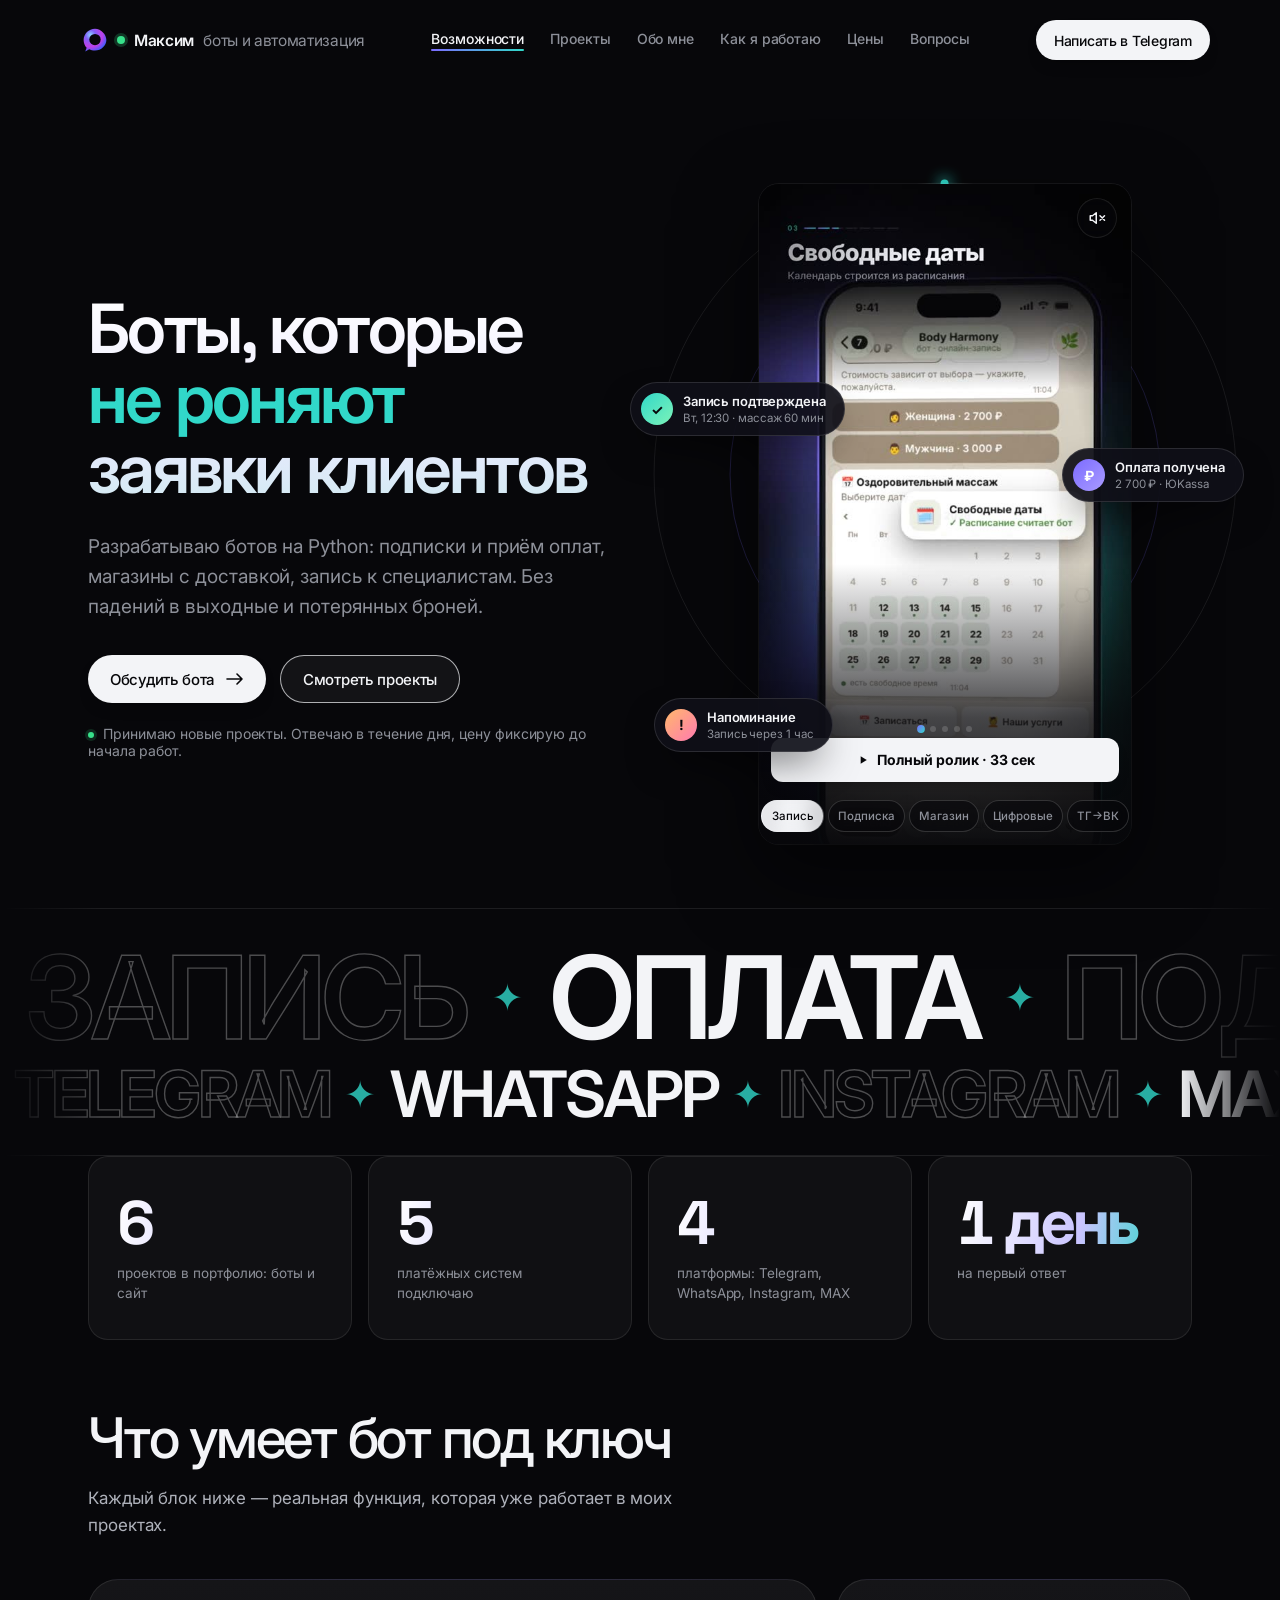
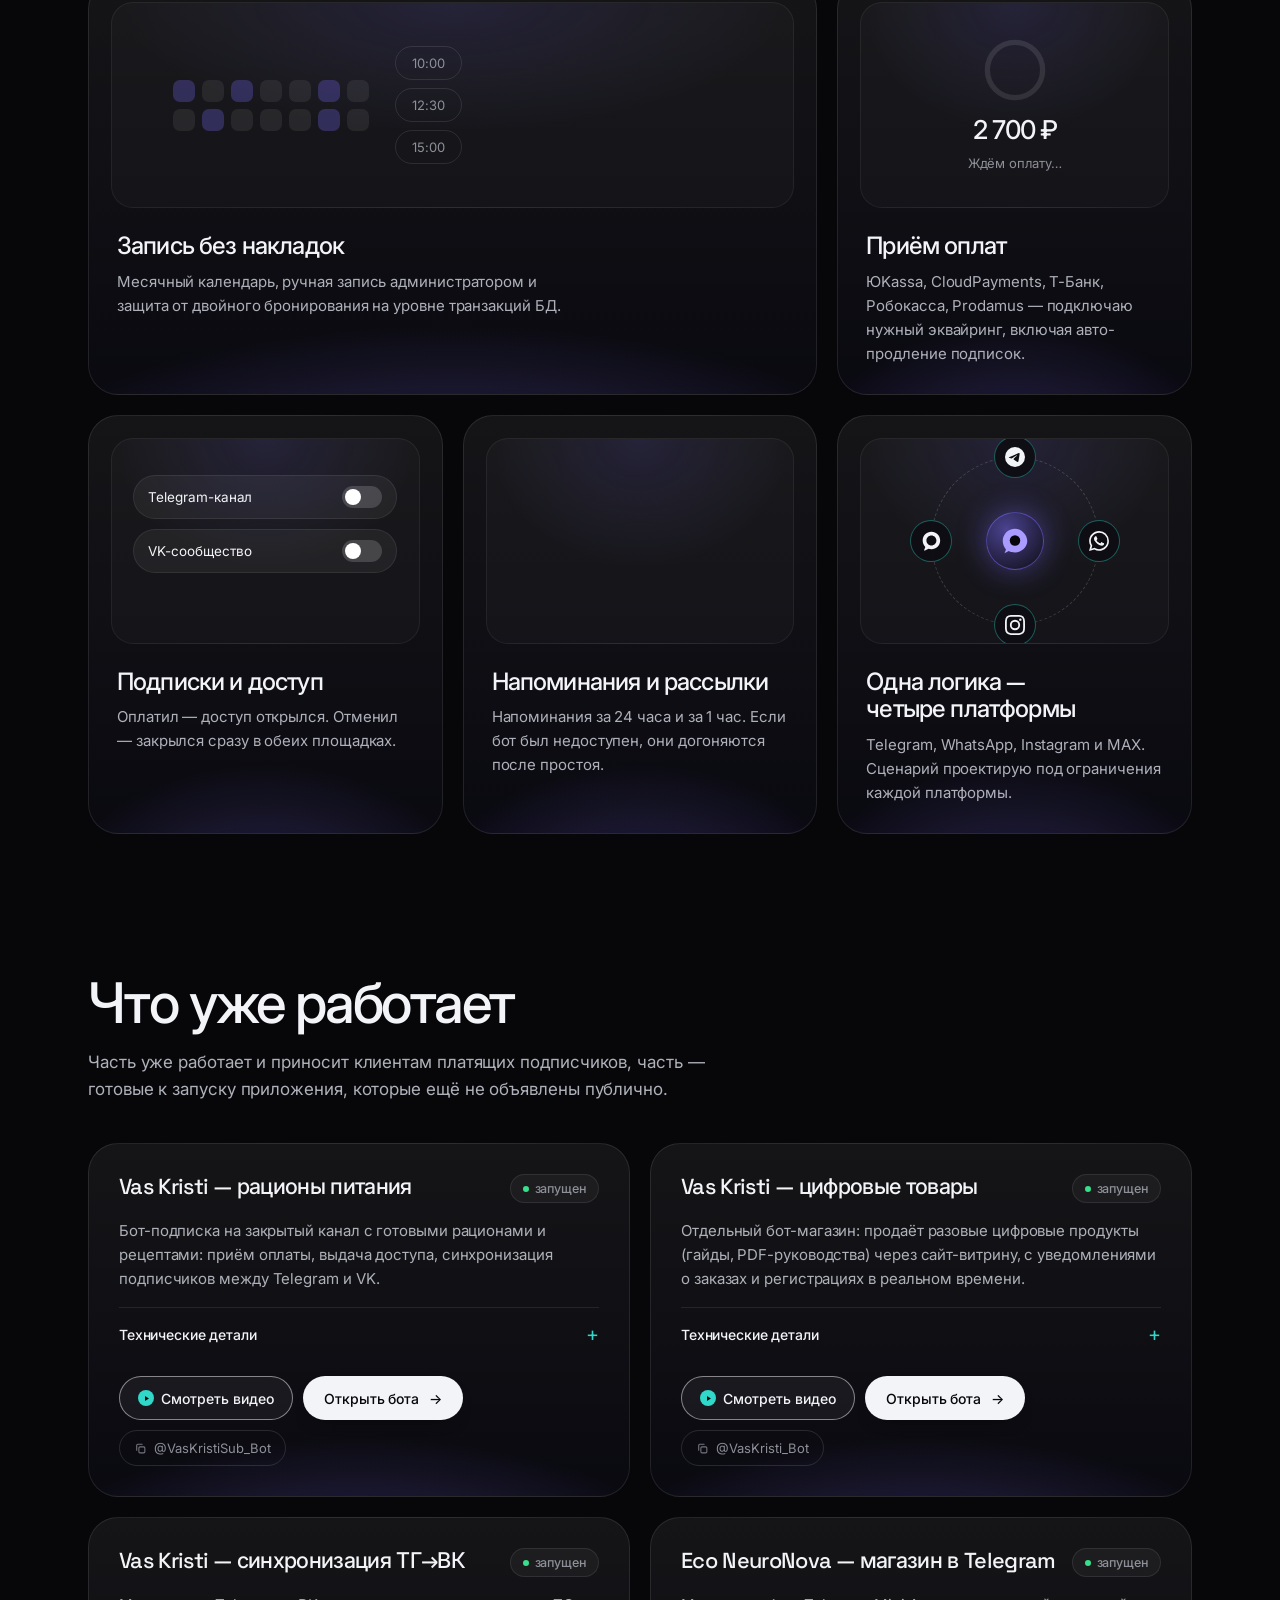
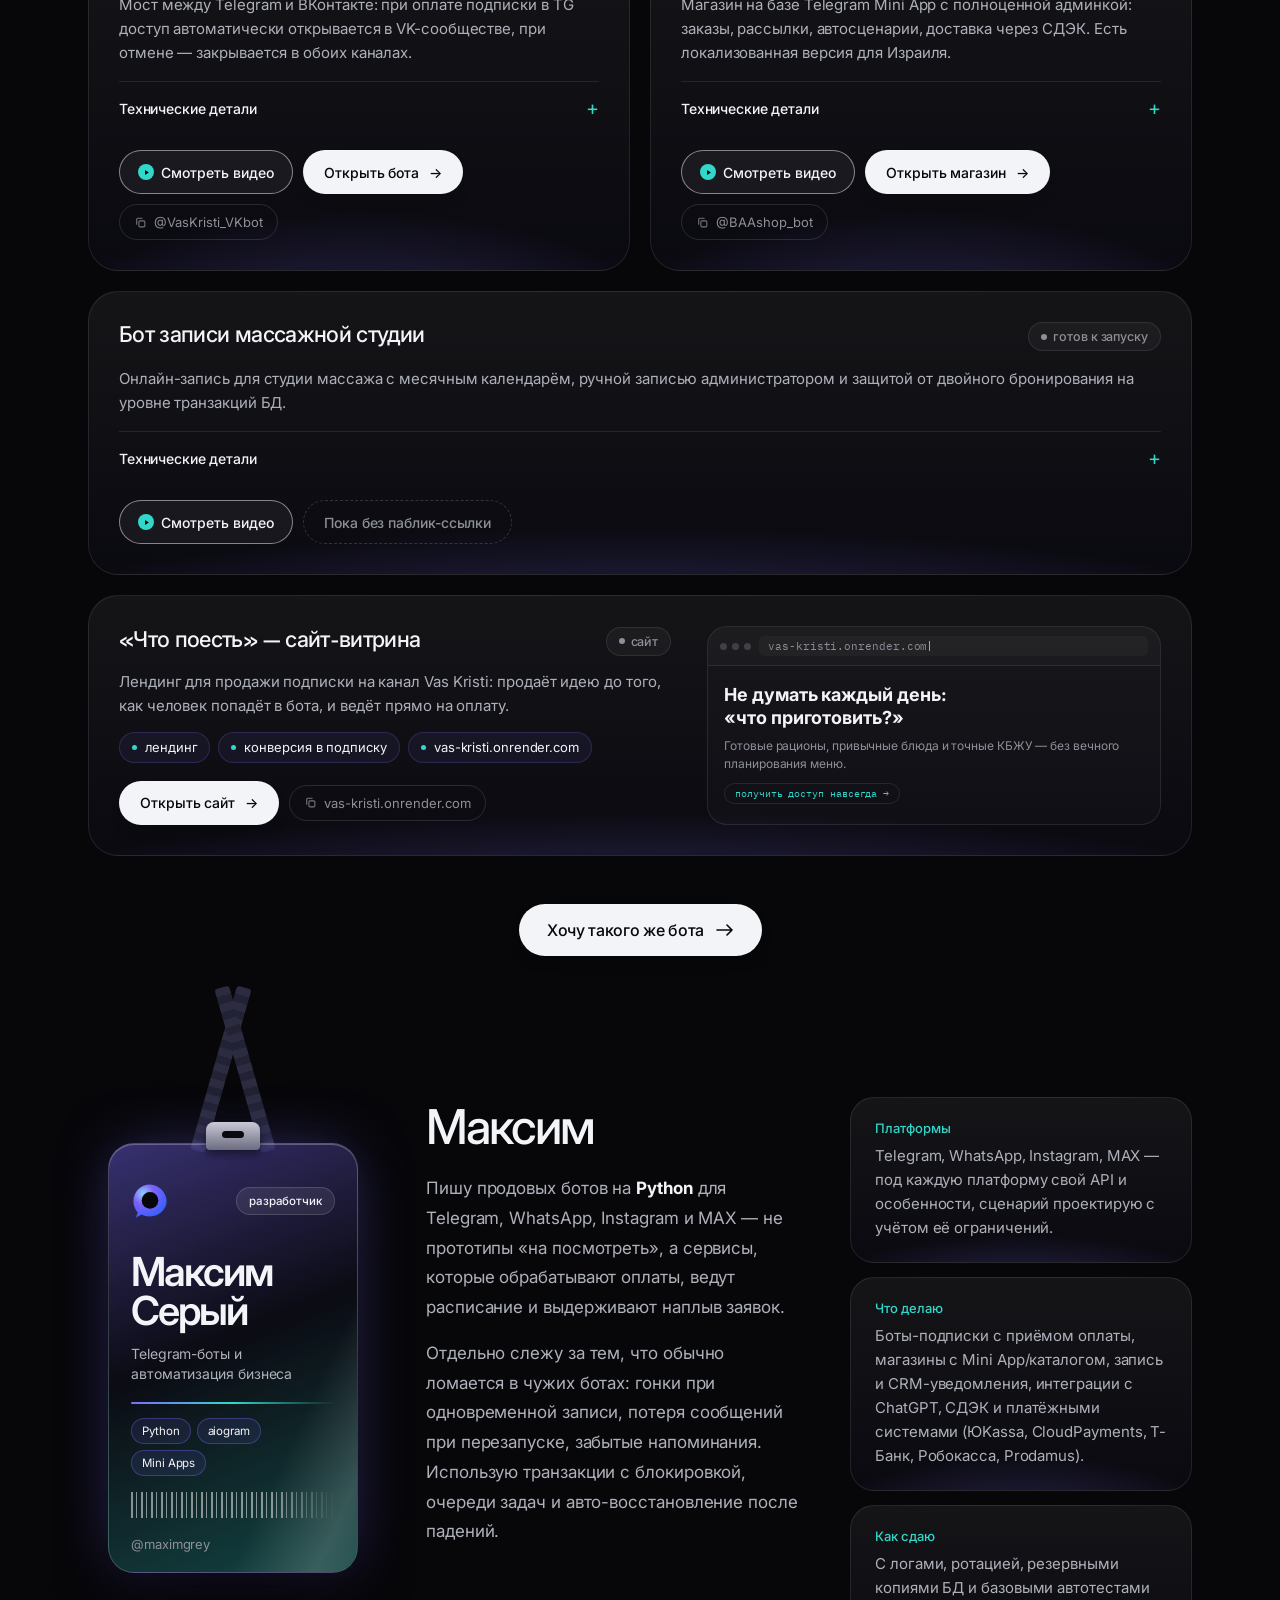
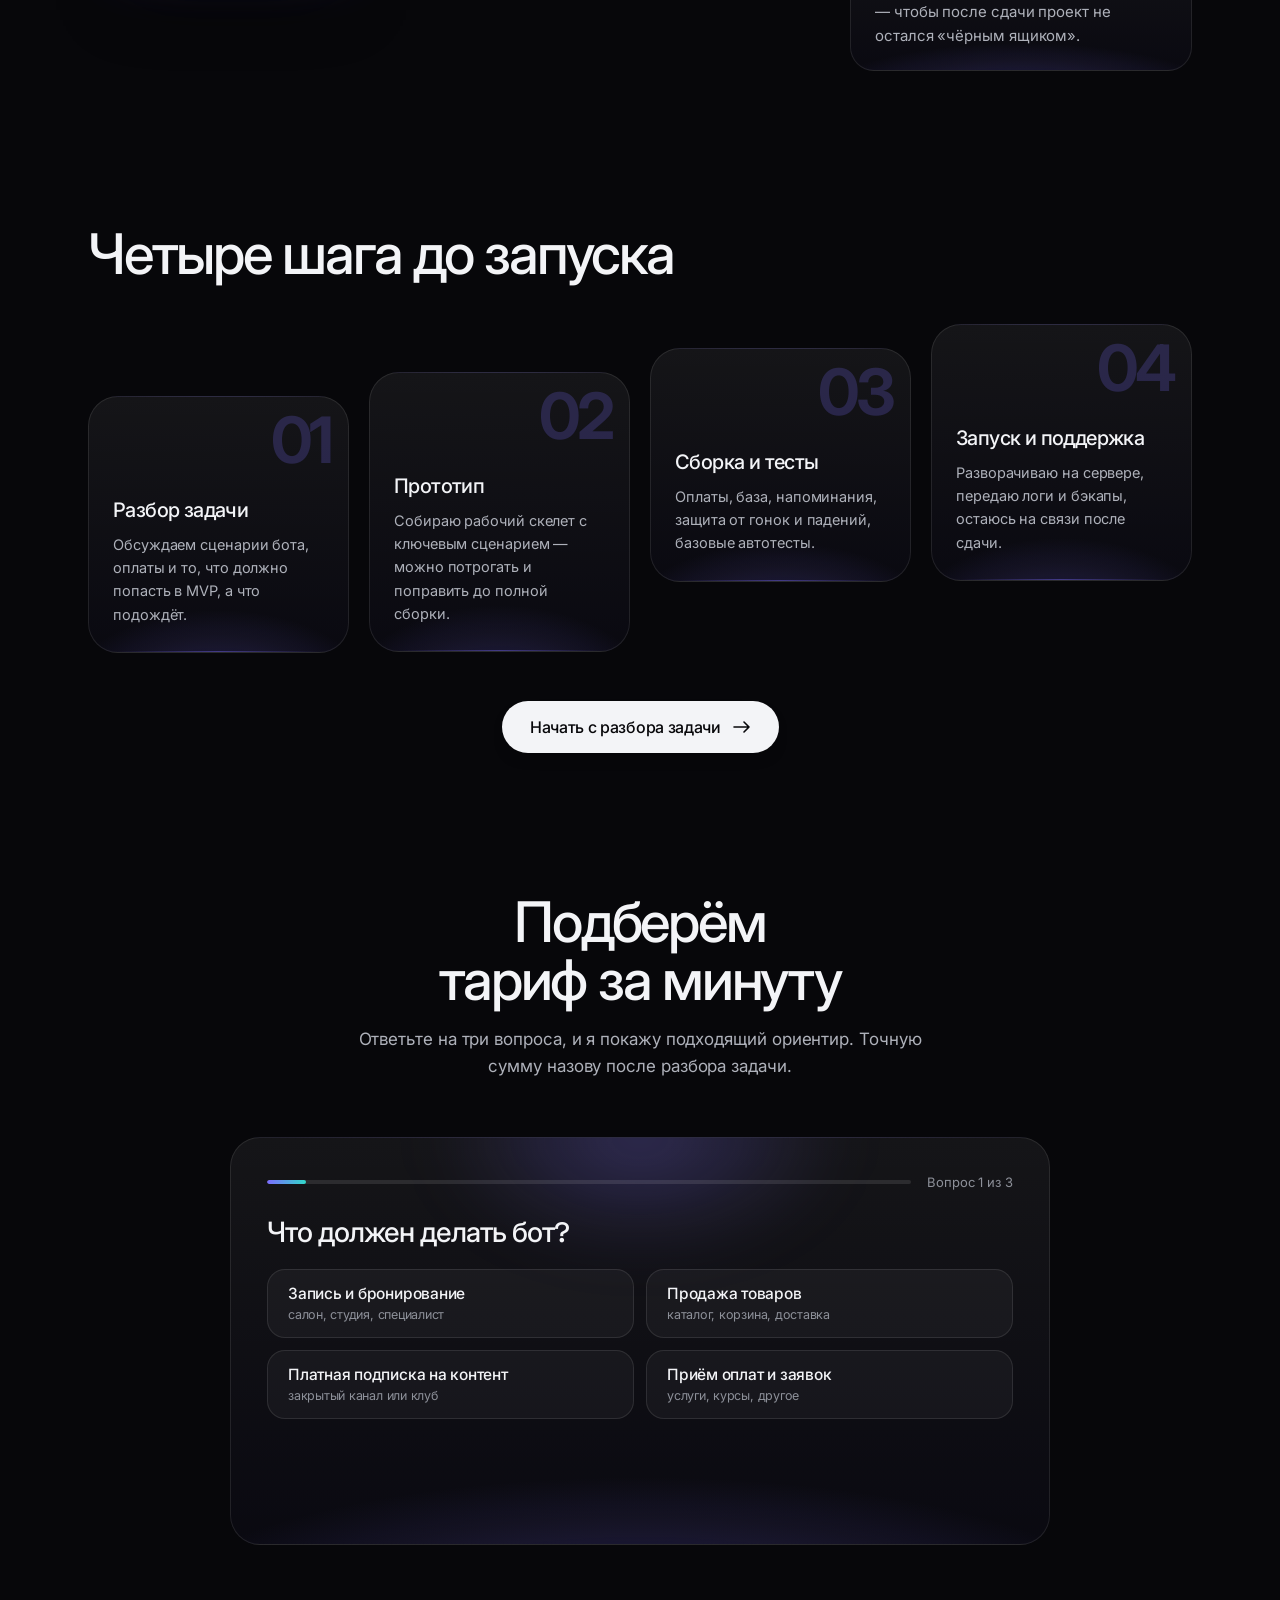
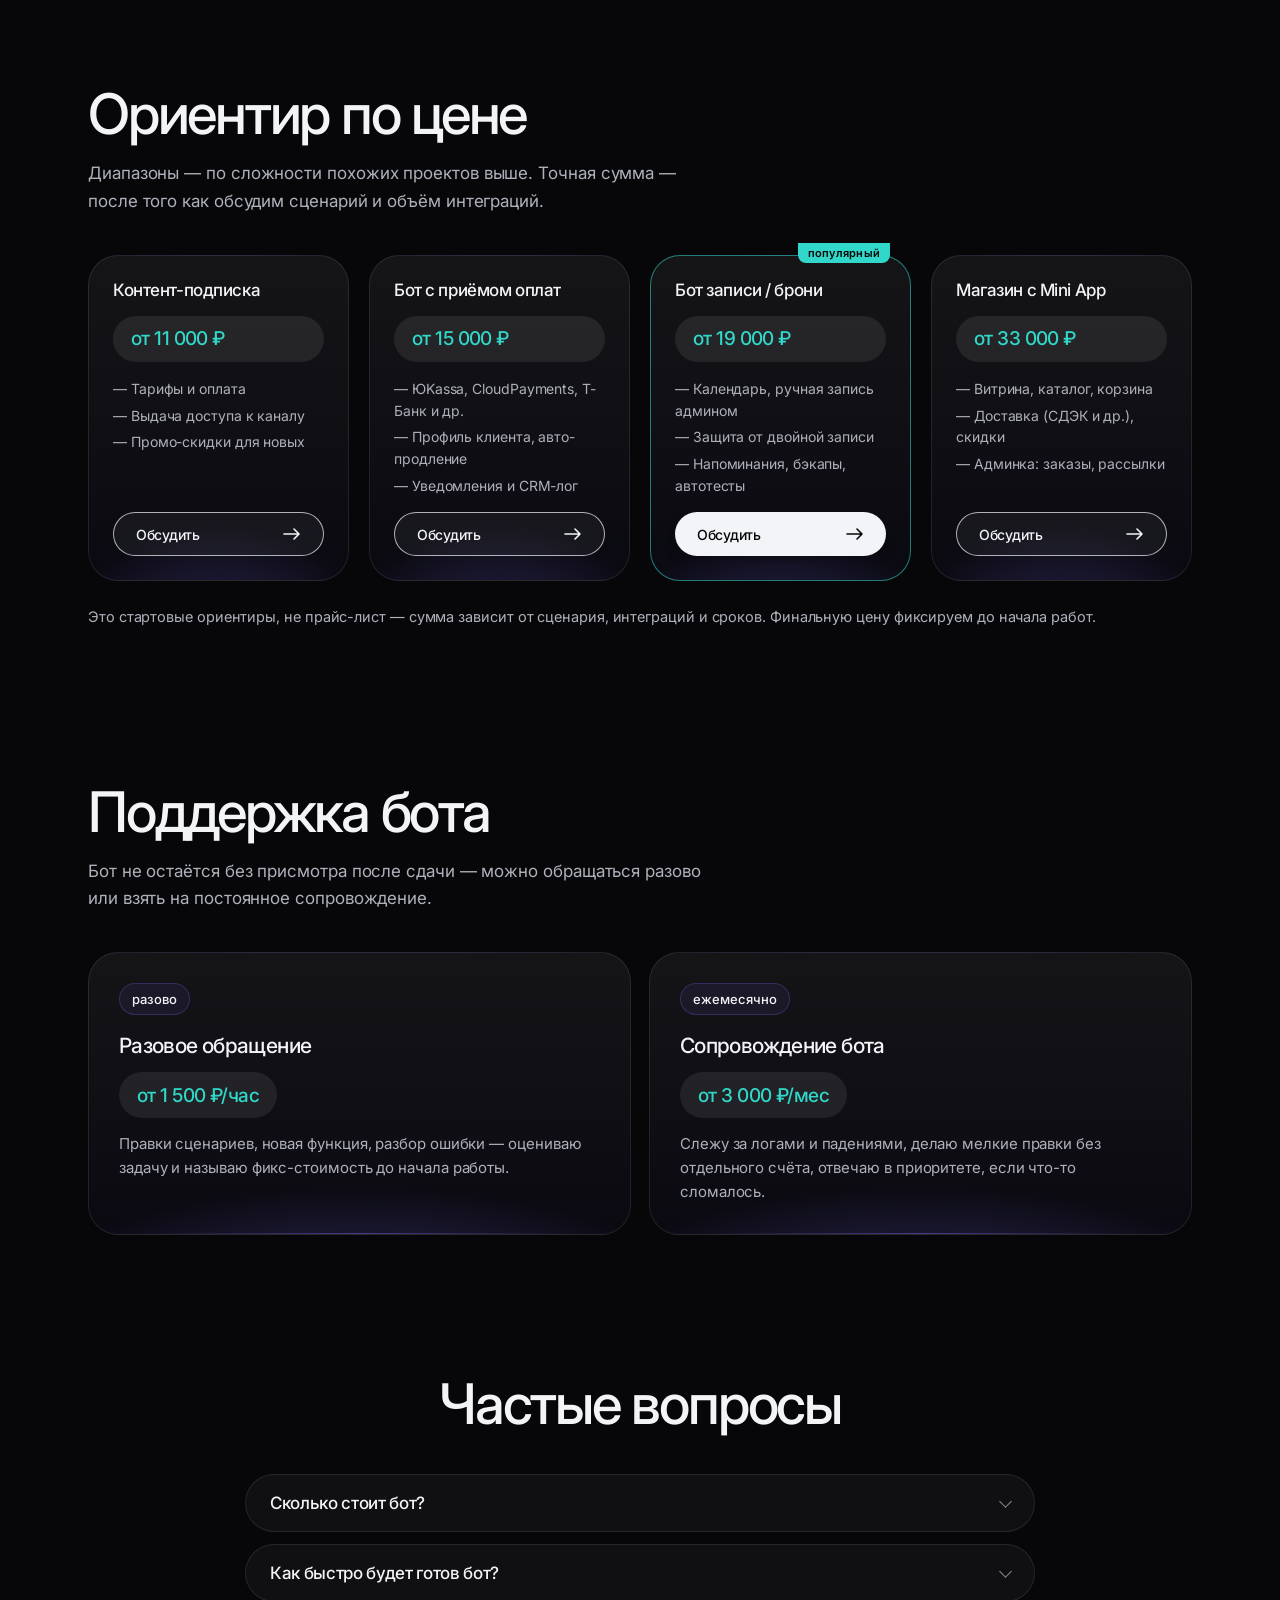
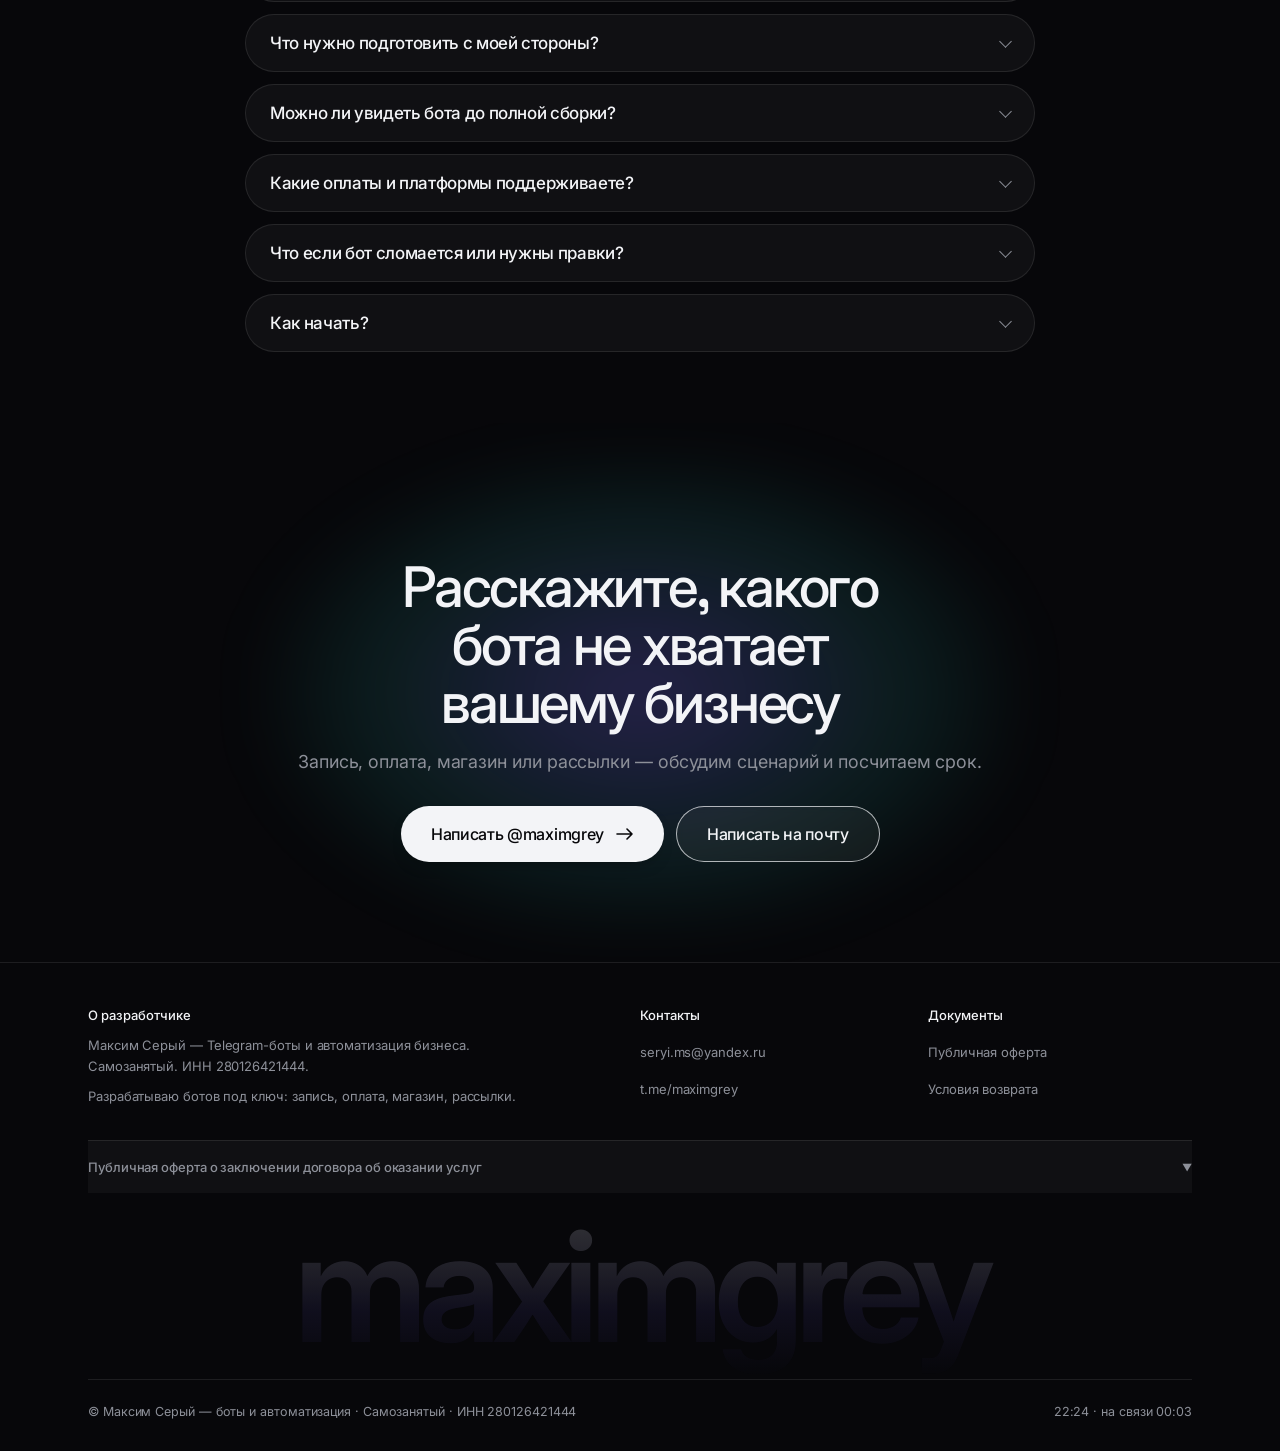
==== commit 2feea81a: "Quieter pass: drop section eyebrows and gradient text, solid primary buttons without glow, static he" ====
--- a/site/index.html
+++ b/site/index.html
@@ -225,8 +225,8 @@
   .vshow .phone-tabs button:hover{ background:rgba(7,7,10,.72); border-color:rgba(255,255,255,.28); color:var(--text); }
   .vshow .phone-tabs button.active{ color:var(--bg); background:transparent; border-color:transparent; }
   /* all five project tabs in one row under the clip */
-  .vshow .phone-tabs{ flex-wrap:nowrap; justify-content:center; overflow:visible; gap:5px; padding:8px 6px 12px; }
-  .vshow .phone-tabs button{ font-size:11.5px; padding:0 10px; min-height:32px; height:32px; white-space:nowrap; flex:0 0 auto; }
+  .vshow .phone-tabs{ flex-wrap:nowrap; justify-content:center; overflow:visible; gap:4px; padding:8px 4px 12px; }
+  .vshow .phone-tabs button{ font-size:11.5px; padding:0 9px; min-height:32px; height:32px; white-space:nowrap; flex:0 0 auto; }
   .vshow .vctl{ bottom:62px; }
   .vshow .vpager{ top:auto; bottom:112px; }
   .vshow .vfade{ height:280px; }
@@ -1174,8 +1174,8 @@
   }
 
   /* ---------- a11y + touch targets ---------- */
-  .skip-link{ position:fixed; left:16px; top:-60px; z-index:300; padding:10px 16px; border-radius:12px; background:var(--text); color:var(--bg); font-weight:600; text-decoration:none; transition:top .2s; }
-  .skip-link:focus{ top:12px; }
+  .skip-link{ position:fixed; left:-9999px; top:12px; z-index:300; padding:10px 16px; border-radius:12px; background:var(--text); color:var(--bg); font-weight:600; text-decoration:none; transition:top .2s; }
+  .skip-link:focus{ left:16px; }
   :where(a, button, summary, [tabindex]):focus-visible{ outline:2px solid var(--accent-b); outline-offset:3px; }
   .phone-tabs button:focus-visible{ outline-offset:2px; }
   .lightbox{ transition:opacity .22s ease, visibility 0s linear .22s; } .lightbox:not(.open){ visibility:hidden; } .lightbox.open{ transition-delay:0s; }
@@ -1191,6 +1191,31 @@
     .vmute{ width:44px; height:44px; }
     .footsec a{ padding:12px 0; }
   }
+
+  /* ---------- quieter: one accent, no glow, no decoration for its own sake ---------- */
+  .sec-head h2, #about h2{ margin-top:0; }
+  .hero-note::before{ box-shadow:0 0 0 3px rgba(55,224,138,.16); }
+  /* emphasis by colour and weight, not gradient text */
+  .grad-text, .hero h1 .grad-text{ background:none; -webkit-background-clip:border-box; background-clip:border-box; color:var(--accent-b); -webkit-text-fill-color:currentColor; animation:none; }
+  .bm-w.fill{ background:none; -webkit-background-clip:border-box; background-clip:border-box; color:var(--text); -webkit-text-fill-color:currentColor; }
+  /* primary action: solid, quiet, a real offset shadow instead of a coloured halo */
+  .btn-primary, .vfull, .resource-link{ background:var(--text); color:var(--bg); box-shadow:0 8px 18px -12px rgba(0,0,0,.7); filter:none; }
+  .btn-primary:hover, .vfull:hover, .resource-link:hover{ background:#fff; box-shadow:0 12px 22px -12px rgba(0,0,0,.75); filter:none; }
+  .btn-primary::after, .btn-primary::before{ content:none; }
+  .demo-btn .play{ background:var(--accent-b); }
+  .i{ display:block; flex:none; }
+  #totop, .lightbox-close, .vmute{ display:flex; align-items:center; justify-content:center; }
+  .lb-sound, .vfull, .copy-chip{ display:inline-flex; align-items:center; gap:7px; }
+  .vfull{ display:flex; }
+  /* hero ground: thin static rings, no breathing blob */
+  .orb b{ display:none; }
+  .orb i{ animation:none; }
+  #grain{ display:none; }
+  /* popular plan: a steady accent border, not a spinning one */
+  .pricecard.hot, .pricecard.hot.reveal{ animation:none; border:1px solid rgba(var(--accent-b-rgb),.55); background:var(--card-bg); }
+  .price-note{ border-left:0; padding-left:0; }
+  .pricecard.hot::after{ background:var(--accent-b); }
+  #tabPill{ background:var(--text); box-shadow:none; }
 </style>
 </head>
 <body>
@@ -1200,14 +1225,14 @@
 <div class="hero-glow" aria-hidden="true"><canvas id="particles"></canvas></div>
 <div id="grain"></div>
 <div id="scrollbar"></div>
-<button id="totop" aria-label="Наверх">↑</button>
+<button id="totop" aria-label="Наверх"><svg class="i" viewBox="0 0 24 24" width="18" height="18" fill="none" stroke="currentColor" stroke-width="2" stroke-linecap="round" stroke-linejoin="round" aria-hidden="true"><path d="M12 19V5M5 12l7-7 7 7"/></svg></button>
 
 <div class="lightbox" id="lightbox" aria-hidden="true" inert role="dialog" aria-modal="true" aria-label="Демо-ролик">
   <div class="lightbox-box">
-    <button type="button" class="lightbox-close" id="lightboxClose" aria-label="Закрыть">✕</button>
+    <button type="button" class="lightbox-close" id="lightboxClose" aria-label="Закрыть"><svg class="i" viewBox="0 0 24 24" width="18" height="18" fill="none" stroke="currentColor" stroke-width="2" stroke-linecap="round" stroke-linejoin="round" aria-hidden="true"><path d="M6 6l12 12M18 6 6 18"/></svg></button>
     <div class="lightbox-frame"><video id="lightboxVideo" controls playsinline autoplay preload="none">
         <source id="lbWebm" type="video/webm"><source id="lbMp4" type="video/mp4"></video>
-      <button type="button" class="lb-sound" id="lightboxSound">🔊 Включить звук</button></div>
+      <button type="button" class="lb-sound" id="lightboxSound"><svg class="i" viewBox="0 0 24 24" width="16" height="16" fill="none" stroke="currentColor" stroke-width="2" stroke-linecap="round" stroke-linejoin="round" aria-hidden="true"><path d="M11 5 6 9H3v6h3l5 4z"/><path d="M15.5 8.5a5 5 0 0 1 0 7M18.5 5.5a9 9 0 0 1 0 13"/></svg>Включить звук</button></div>
     <div class="lightbox-cap"><strong id="lightboxTitle"></strong><span id="lightboxCap"></span></div>
     <div class="lb-dots" id="lbDots"></div>
   </div>
@@ -1233,14 +1258,13 @@
 <main id="main">
 <div class="wrap hero">
   <div>
-    <div class="eyebrow"><span class="dot"></span>на связи · принимаю новые проекты</div>
     <h1>Боты, которые <span class="rotator grad-text"><span class="rw" id="rw">не роняют</span></span><br>заявки клиентов</h1>
     <p class="lede">Разрабатываю ботов на Python: подписки и приём оплат, магазины с доставкой, запись к специалистам. Без падений в выходные и потерянных броней.</p>
     <div class="hero-ctas">
       <a class="btn btn-primary" href="https://t.me/maximgrey" target="_blank" rel="noopener">Обсудить бота <svg viewBox="0 0 18 12" fill="none" aria-hidden="true"><path d="M1 6h15M11 1l5 5-5 5" stroke="currentColor" stroke-width="1.6" stroke-linecap="round" stroke-linejoin="round"/></svg></a>
       <a class="btn btn-ghost" href="#projects">Смотреть проекты</a>
     </div>
-    <p class="hero-note">Отвечаю в течение дня. Цену фиксирую до начала работ.</p>
+    <p class="hero-note">Принимаю новые проекты. Отвечаю в течение дня, цену фиксирую до начала работ.</p>
   </div>
 
   <div class="phone-wrap">
@@ -1256,7 +1280,7 @@
       </video>
       <div class="vfade"></div>
       <div class="vlabel"><span class="d"></span><span id="vlabel">запись в студию</span></div>
-      <button type="button" class="vmute" id="vmute" aria-label="Включить звук">🔇</button>
+      <button type="button" class="vmute" id="vmute" aria-label="Включить звук"><svg class="i" viewBox="0 0 24 24" width="18" height="18" fill="none" stroke="currentColor" stroke-width="2" stroke-linecap="round" stroke-linejoin="round" aria-hidden="true"><path d="M11 5 6 9H3v6h3l5 4z"/><path d="m22 9-6 6M16 9l6 6"/></svg></button>
       <div class="vpager">
         <div class="swipe-hint" id="swipeHint">← свайп →</div>
         <div class="dotpager" id="dotpager" aria-hidden="true">
@@ -1264,7 +1288,7 @@
         </div>
       </div>
       <div class="vctl">
-        <button type="button" class="vfull" id="vfull">▶ Полный ролик · 33 сек</button>
+        <button type="button" class="vfull" id="vfull"><svg class="i" viewBox="0 0 24 24" width="14" height="14" fill="none" stroke="currentColor" stroke-width="2" stroke-linecap="round" stroke-linejoin="round" aria-hidden="true"><path d="M8 5.5v13l10.5-6.5z" fill="currentColor" stroke="none"/></svg>Полный ролик · 33 сек</button>
       </div>
       <div class="phone-tabs" role="tablist" aria-label="Проекты">
         <span id="tabPill" aria-hidden="true"></span>
@@ -1293,7 +1317,7 @@
 
 <section id="features">
   <div class="wrap">
-    <div class="sec-head reveal"><div class="eyebrow">возможности</div><h2>Что умеет бот под ключ</h2><p>Каждый блок ниже — реальная функция, которая уже работает в моих проектах.</p></div>
+    <div class="sec-head reveal"><h2>Что умеет бот под ключ</h2><p>Каждый блок ниже — реальная функция, которая уже работает в моих проектах.</p></div>
     <div class="bento" data-stagger>
 
       <div class="bento-card b-wide reveal">
@@ -1352,7 +1376,7 @@
 <section id="projects">
   <div class="wrap">
     <div class="sec-head reveal">
-      <div class="eyebrow">проекты</div>
+      
       <h2>Что уже работает</h2>
       <p>Часть уже работает и приносит клиентам платящих подписчиков, часть — готовые к запуску приложения, которые ещё не объявлены публично.</p>
     </div>
@@ -1368,9 +1392,9 @@
           <div><span class="k">$</span> <span class="v">кросс-платформа</span> — импорт подписчиков из VK</div>
         </div><div class="tags"><span class="tag">aiogram</span><span class="tag">приём оплат</span><span class="tag">VK API</span><span class="tag">лендинг</span></div></details>
         <div class="resline">
-          <button type="button" class="demo-btn" data-demo="sub"><span class="play">▶</span>Смотреть видео</button>
+          <button type="button" class="demo-btn" data-demo="sub"><span class="play"><svg class="i" viewBox="0 0 24 24" width="9" height="9" fill="none" stroke="currentColor" stroke-width="2" stroke-linecap="round" stroke-linejoin="round" aria-hidden="true"><path d="M8 5.5v13l10.5-6.5z" fill="currentColor" stroke="none"/></svg></span>Смотреть видео</button>
           <a class="resource-link" href="https://t.me/VasKristiSub_Bot" target="_blank" rel="noopener">Открыть бота <span class="arrow">→</span></a>
-          <button type="button" class="copy-chip" data-copy="@VasKristiSub_Bot"><span class="ic">⧉</span>@VasKristiSub_Bot</button>
+          <button type="button" class="copy-chip" data-copy="@VasKristiSub_Bot"><span class="ic"><svg class="i" viewBox="0 0 24 24" width="13" height="13" fill="none" stroke="currentColor" stroke-width="2" stroke-linecap="round" stroke-linejoin="round" aria-hidden="true"><rect x="9" y="9" width="11" height="11" rx="2"/><path d="M5 15V6a2 2 0 0 1 2-2h8"/></svg></span>@VasKristiSub_Bot</button>
         </div>
       </div>
 
@@ -1383,9 +1407,9 @@
           <div><span class="k">$</span> <span class="v">учёт</span> — лог регистраций и оплаченных заказов</div>
         </div><div class="tags"><span class="tag">aiogram</span><span class="tag">цифровые товары</span><span class="tag">CRM-уведомления</span></div></details>
         <div class="resline">
-          <button type="button" class="demo-btn" data-demo="digital"><span class="play">▶</span>Смотреть видео</button>
+          <button type="button" class="demo-btn" data-demo="digital"><span class="play"><svg class="i" viewBox="0 0 24 24" width="9" height="9" fill="none" stroke="currentColor" stroke-width="2" stroke-linecap="round" stroke-linejoin="round" aria-hidden="true"><path d="M8 5.5v13l10.5-6.5z" fill="currentColor" stroke="none"/></svg></span>Смотреть видео</button>
           <a class="resource-link" href="https://t.me/VasKristi_Bot" target="_blank" rel="noopener">Открыть бота <span class="arrow">→</span></a>
-          <button type="button" class="copy-chip" data-copy="@VasKristi_Bot"><span class="ic">⧉</span>@VasKristi_Bot</button>
+          <button type="button" class="copy-chip" data-copy="@VasKristi_Bot"><span class="ic"><svg class="i" viewBox="0 0 24 24" width="13" height="13" fill="none" stroke="currentColor" stroke-width="2" stroke-linecap="round" stroke-linejoin="round" aria-hidden="true"><rect x="9" y="9" width="11" height="11" rx="2"/><path d="M5 15V6a2 2 0 0 1 2-2h8"/></svg></span>@VasKristi_Bot</button>
         </div>
       </div>
 
@@ -1398,9 +1422,9 @@
           <div><span class="k">$</span> <span class="v">единая база</span> — один подписчик = один статус в двух платформах</div>
         </div><div class="tags"><span class="tag">VK API</span><span class="tag">aiogram</span><span class="tag">синхронизация</span><span class="tag">webhook</span></div></details>
         <div class="resline">
-          <button type="button" class="demo-btn" data-demo="vk"><span class="play">▶</span>Смотреть видео</button>
+          <button type="button" class="demo-btn" data-demo="vk"><span class="play"><svg class="i" viewBox="0 0 24 24" width="9" height="9" fill="none" stroke="currentColor" stroke-width="2" stroke-linecap="round" stroke-linejoin="round" aria-hidden="true"><path d="M8 5.5v13l10.5-6.5z" fill="currentColor" stroke="none"/></svg></span>Смотреть видео</button>
           <a class="resource-link" href="https://t.me/VasKristi_VKbot" target="_blank" rel="noopener">Открыть бота <span class="arrow">→</span></a>
-          <button type="button" class="copy-chip" data-copy="@VasKristi_VKbot"><span class="ic">⧉</span>@VasKristi_VKbot</button>
+          <button type="button" class="copy-chip" data-copy="@VasKristi_VKbot"><span class="ic"><svg class="i" viewBox="0 0 24 24" width="13" height="13" fill="none" stroke="currentColor" stroke-width="2" stroke-linecap="round" stroke-linejoin="round" aria-hidden="true"><rect x="9" y="9" width="11" height="11" rx="2"/><path d="M5 15V6a2 2 0 0 1 2-2h8"/></svg></span>@VasKristi_VKbot</button>
         </div>
       </div>
 
@@ -1413,9 +1437,9 @@
           <div><span class="k">$</span> <span class="v">админка</span> — заказы · рассылки · автосценарии</div>
         </div><div class="tags"><span class="tag">Mini App</span><span class="tag">CDEK API</span><span class="tag">RU / IL</span><span class="tag">админ-панель</span></div></details>
         <div class="resline">
-          <button type="button" class="demo-btn" data-demo="shop"><span class="play">▶</span>Смотреть видео</button>
+          <button type="button" class="demo-btn" data-demo="shop"><span class="play"><svg class="i" viewBox="0 0 24 24" width="9" height="9" fill="none" stroke="currentColor" stroke-width="2" stroke-linecap="round" stroke-linejoin="round" aria-hidden="true"><path d="M8 5.5v13l10.5-6.5z" fill="currentColor" stroke="none"/></svg></span>Смотреть видео</button>
           <a class="resource-link" href="https://t.me/BAAshop_bot" target="_blank" rel="noopener">Открыть магазин <span class="arrow">→</span></a>
-          <button type="button" class="copy-chip" data-copy="@BAAshop_bot"><span class="ic">⧉</span>@BAAshop_bot</button>
+          <button type="button" class="copy-chip" data-copy="@BAAshop_bot"><span class="ic"><svg class="i" viewBox="0 0 24 24" width="13" height="13" fill="none" stroke="currentColor" stroke-width="2" stroke-linecap="round" stroke-linejoin="round" aria-hidden="true"><rect x="9" y="9" width="11" height="11" rx="2"/><path d="M5 15V6a2 2 0 0 1 2-2h8"/></svg></span>@BAAshop_bot</button>
         </div>
       </div>
 
@@ -1428,7 +1452,7 @@
           <div><span class="k">$</span> <span class="v">эксплуатация</span> — авто-бэкапы, ротация логов, автотесты</div>
         </div><div class="tags"><span class="tag">aiogram 3</span><span class="tag">SQLAlchemy</span><span class="tag">Alembic</span><span class="tag">APScheduler</span></div></details>
         <div class="resline">
-          <button type="button" class="demo-btn" data-demo="booking"><span class="play">▶</span>Смотреть видео</button>
+          <button type="button" class="demo-btn" data-demo="booking"><span class="play"><svg class="i" viewBox="0 0 24 24" width="9" height="9" fill="none" stroke="currentColor" stroke-width="2" stroke-linecap="round" stroke-linejoin="round" aria-hidden="true"><path d="M8 5.5v13l10.5-6.5z" fill="currentColor" stroke="none"/></svg></span>Смотреть видео</button>
           <span class="resource-link disabled" aria-disabled="true">Пока без паблик-ссылки</span>
         </div>
       </div>
@@ -1440,7 +1464,7 @@
           <div class="tags"><span class="tag">лендинг</span><span class="tag">конверсия в подписку</span><span class="tag">vas-kristi.onrender.com</span></div>
           <div class="resline">
             <a class="resource-link" href="https://vas-kristi.onrender.com/" target="_blank" rel="noopener">Открыть сайт <span class="arrow">→</span></a>
-            <button type="button" class="copy-chip" data-copy="vas-kristi.onrender.com"><span class="ic">⧉</span>vas-kristi.onrender.com</button>
+            <button type="button" class="copy-chip" data-copy="vas-kristi.onrender.com"><span class="ic"><svg class="i" viewBox="0 0 24 24" width="13" height="13" fill="none" stroke="currentColor" stroke-width="2" stroke-linecap="round" stroke-linejoin="round" aria-hidden="true"><rect x="9" y="9" width="11" height="11" rx="2"/><path d="M5 15V6a2 2 0 0 1 2-2h8"/></svg></span>vas-kristi.onrender.com</button>
           </div>
         </div>
         <a class="browser" href="https://vas-kristi.onrender.com/" target="_blank" rel="noopener">
@@ -1476,7 +1500,7 @@
       </div>
     </div>
     <div>
-      <div class="eyebrow">обо мне</div>
+      
       <h2>Максим</h2>
       <p style="margin-top:16px;">Пишу продовых ботов на <strong>Python</strong> для Telegram, WhatsApp, Instagram и MAX — не прототипы «на посмотреть», а сервисы, которые обрабатывают оплаты, ведут расписание и выдерживают наплыв заявок.</p>
       <p>Отдельно слежу за тем, что обычно ломается в чужих ботах: гонки при одновременной записи, потеря сообщений при перезапуске, забытые напоминания. Использую транзакции с блокировкой, очереди задач и авто-восстановление после падений.</p>
@@ -1491,7 +1515,7 @@
 
 <section id="process">
   <div class="wrap">
-    <div class="sec-head reveal"><div class="eyebrow">как я работаю</div><h2>Четыре шага до запуска</h2></div>
+    <div class="sec-head reveal"><h2>Четыре шага до запуска</h2></div>
     <div class="steps">
       <div class="step"><div class="n">01</div><h4>Разбор задачи</h4><p>Обсуждаем сценарии бота, оплаты и то, что должно попасть в MVP, а что подождёт.</p></div>
       <div class="step"><div class="n">02</div><h4>Прототип</h4><p>Собираю рабочий скелет с ключевым сценарием — можно потрогать и поправить до полной сборки.</p></div>
@@ -1504,7 +1528,7 @@
 
 <section id="calc">
   <div class="wrap">
-    <div class="sec-head center reveal"><div class="eyebrow">калькулятор</div><h2>Подберём тариф за минуту</h2><p>Ответьте на три вопроса, и я покажу подходящий ориентир. Точную сумму назову после разбора задачи.</p></div>
+    <div class="sec-head center reveal"><h2>Подберём тариф за минуту</h2><p>Ответьте на три вопроса, и я покажу подходящий ориентир. Точную сумму назову после разбора задачи.</p></div>
     <div class="calc reveal" id="calcBox">
       <div class="calc-top"><div class="calc-bar"><i id="calcBarFill"></i></div><span class="calc-step" id="calcStepLbl">Вопрос 1 из 3</span></div>
       <div class="calc-body" id="calcBody"></div>
@@ -1516,7 +1540,7 @@
 <section id="pricing">
   <div class="wrap">
     <div class="sec-head reveal">
-      <div class="eyebrow">цены</div>
+      
       <h2>Ориентир по цене</h2>
       <p>Диапазоны — по сложности похожих проектов выше. Точная сумма — после того как обсудим сценарий и объём интеграций.</p>
     </div>
@@ -1537,7 +1561,7 @@
 <section id="support">
   <div class="wrap">
     <div class="sec-head reveal">
-      <div class="eyebrow">поддержка</div>
+      
       <h2>Поддержка бота</h2>
       <p>Бот не остаётся без присмотра после сдачи — можно обращаться разово или взять на постоянное сопровождение.</p>
     </div>
@@ -1552,7 +1576,7 @@
 
 <section id="faq">
   <div class="wrap">
-    <div class="sec-head center reveal"><div class="eyebrow">вопросы</div><h2>Частые вопросы</h2></div>
+    <div class="sec-head center reveal"><h2>Частые вопросы</h2></div>
     <div class="faq" data-stagger>
       <div class="faq-item reveal"><button type="button" class="faq-q" aria-expanded="false"><span>Сколько стоит бот?</span><i aria-hidden="true"></i></button><div class="faq-a"><div><p>Ориентиры есть в разделе «Цены»: от 15 000 ₽ за контент-подписку до 45 000 ₽ за магазин с Mini App. Точную сумму называю после разбора задачи и фиксирую до начала работ.</p></div></div></div>
       <div class="faq-item reveal"><button type="button" class="faq-q" aria-expanded="false"><span>Как быстро будет готов бот?</span><i aria-hidden="true"></i></button><div class="faq-a"><div><p>Срок зависит от числа сценариев и интеграций: оплата, доставка, админка. После разбора задачи называю конкретный срок, а не «примерно».</p></div></div></div>
@@ -1568,7 +1592,6 @@
 <div class="cta-wrap">
   <div class="cta wrap">
     <div class="cta-inner">
-      <div class="eyebrow" style="justify-content:center;">на связи · отвечаю в течение дня</div>
       <h2 style="margin-top:16px;">Расскажите, какого бота не&nbsp;хватает вашему бизнесу</h2>
       <p>Запись, оплата, магазин или рассылки — обсудим сценарий и посчитаем срок.</p>
       <div style="display:flex;gap:12px;justify-content:center;flex-wrap:wrap;">
@@ -1815,7 +1838,8 @@
     vmuteBtn.addEventListener('click', function(){
       heroMuted = !heroMuted;
       vloop.muted = heroMuted;
-      vmuteBtn.textContent = heroMuted ? '🔇' : '🔊';
+      vmuteBtn.innerHTML = heroMuted ? '<svg class="i" viewBox="0 0 24 24" width="18" height="18" fill="none" stroke="currentColor" stroke-width="2" stroke-linecap="round" stroke-linejoin="round" aria-hidden="true"><path d="M11 5 6 9H3v6h3l5 4z"/><path d="m22 9-6 6M16 9l6 6"/></svg>' : '<svg class="i" viewBox="0 0 24 24" width="18" height="18" fill="none" stroke="currentColor" stroke-width="2" stroke-linecap="round" stroke-linejoin="round" aria-hidden="true"><path d="M11 5 6 9H3v6h3l5 4z"/><path d="M15.5 8.5a5 5 0 0 1 0 7M18.5 5.5a9 9 0 0 1 0 13"/></svg>';
+      vmuteBtn.setAttribute('aria-label', heroMuted ? 'Включить звук' : 'Выключить звук');
       playSafe(vloop);
     });
     vfullBtn.addEventListener('click', function(){ openDemo(HERO[heroKey].demo); });
@@ -1867,6 +1891,10 @@
       movePill(activeBtn);
       requestAnimationFrame(function(){ requestAnimationFrame(function(){ tabPill.style.transition = ''; }); });
     })();
+    // tab widths change once web fonts arrive or the viewport resizes — keep the pill under the active tab
+    function resyncPill(){ var b = document.querySelector('.phone-tabs button.active'); if(!b || !tabPill) return; tabPill.style.transition = 'none'; movePill(b); requestAnimationFrame(function(){ tabPill.style.transition = ''; }); }
+    if(document.fonts && document.fonts.ready) document.fonts.ready.then(resyncPill);
+    window.addEventListener('resize', resyncPill);
     tabBtns.forEach(function(btn, i){
       btn.addEventListener('click', function(){
         var dir = pendingSlideDir !== 0 ? pendingSlideDir : (i > prevTabIndex ? -1 : i < prevTabIndex ? 1 : 0);
@@ -2273,7 +2301,7 @@
         var val = chip.dataset.copy;
         var original = chip.innerHTML;
         function done(){
-          chip.innerHTML = '<span class="ic">✓</span>скопировано'; chip.classList.add('done');
+          chip.innerHTML = '<span class="ic"><svg class="i" viewBox="0 0 24 24" width="13" height="13" fill="none" stroke="currentColor" stroke-width="2" stroke-linecap="round" stroke-linejoin="round" aria-hidden="true"><path d="m5 12 5 5 9-10"/></svg></span>скопировано'; chip.classList.add('done');
           setTimeout(function(){ chip.innerHTML = original; chip.classList.remove('done'); }, 1600);
         }
         if(navigator.clipboard && navigator.clipboard.writeText){ navigator.clipboard.writeText(val).then(done, done); }
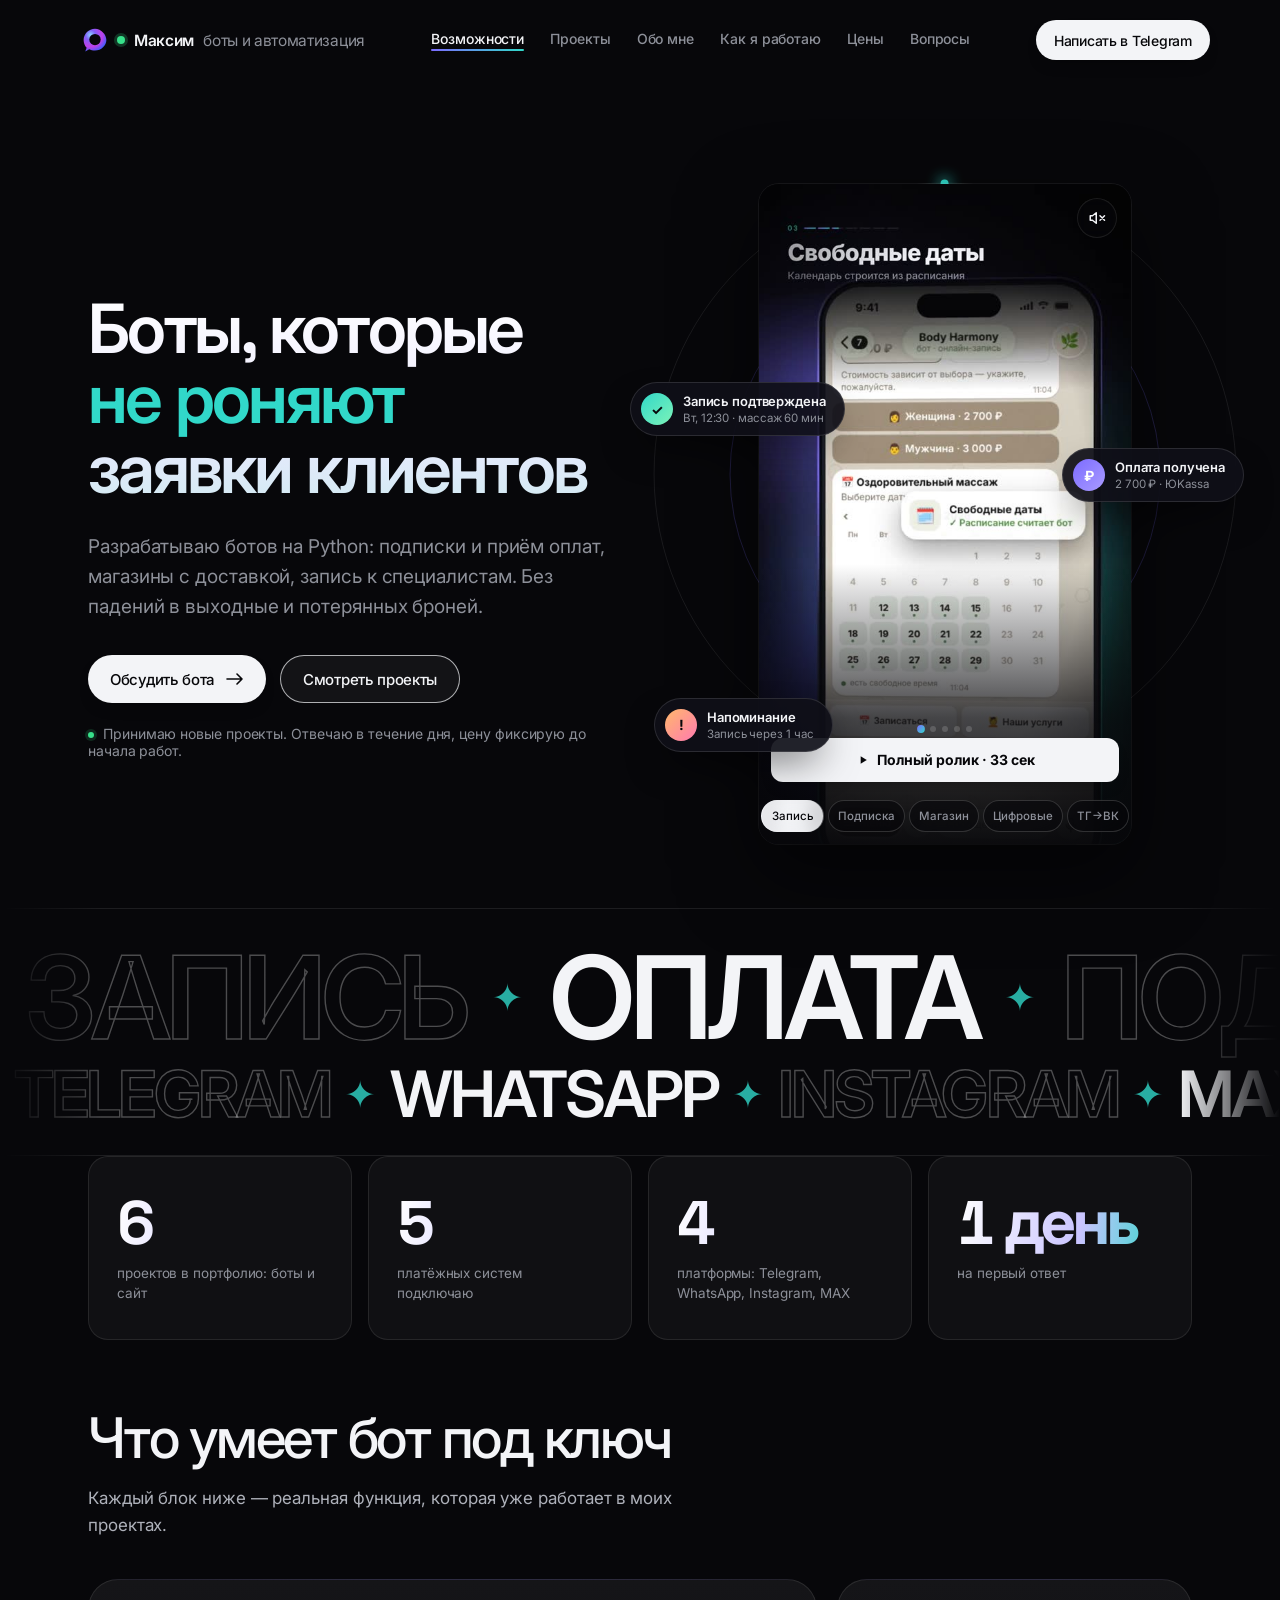
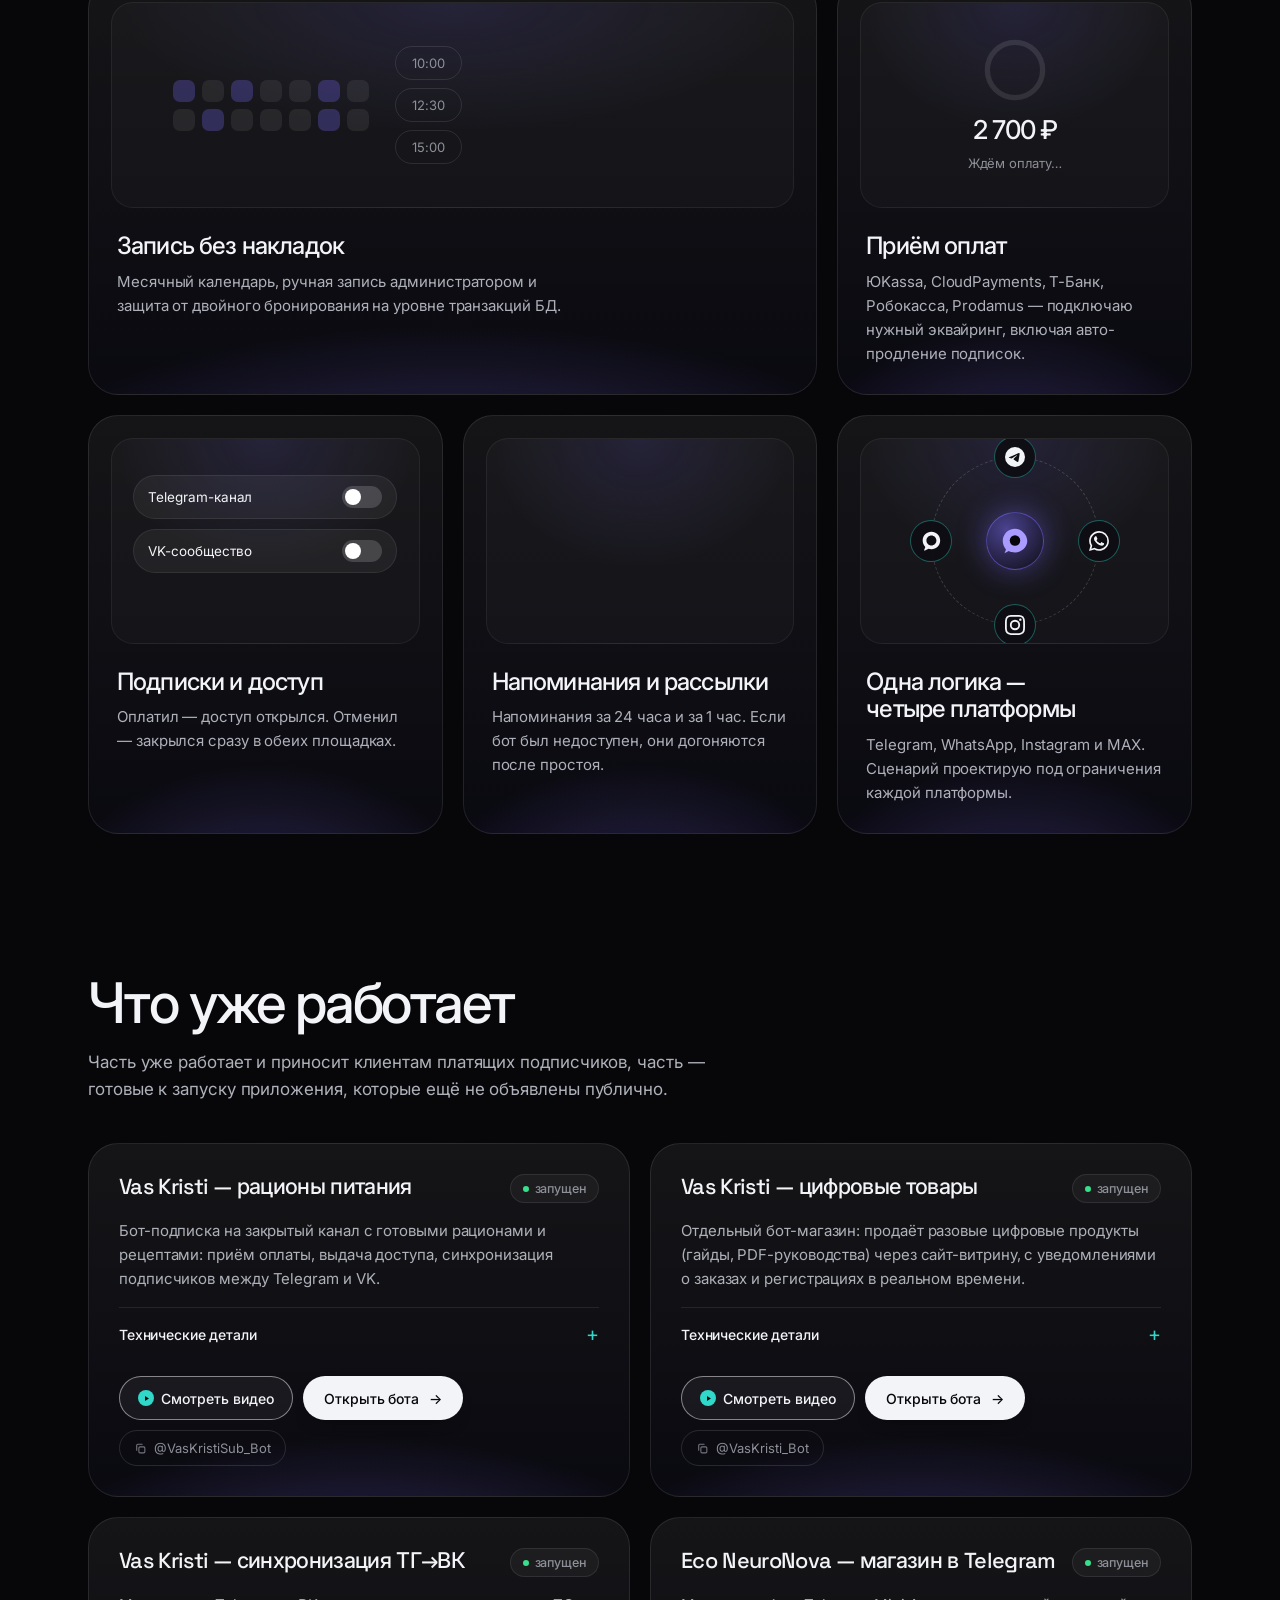
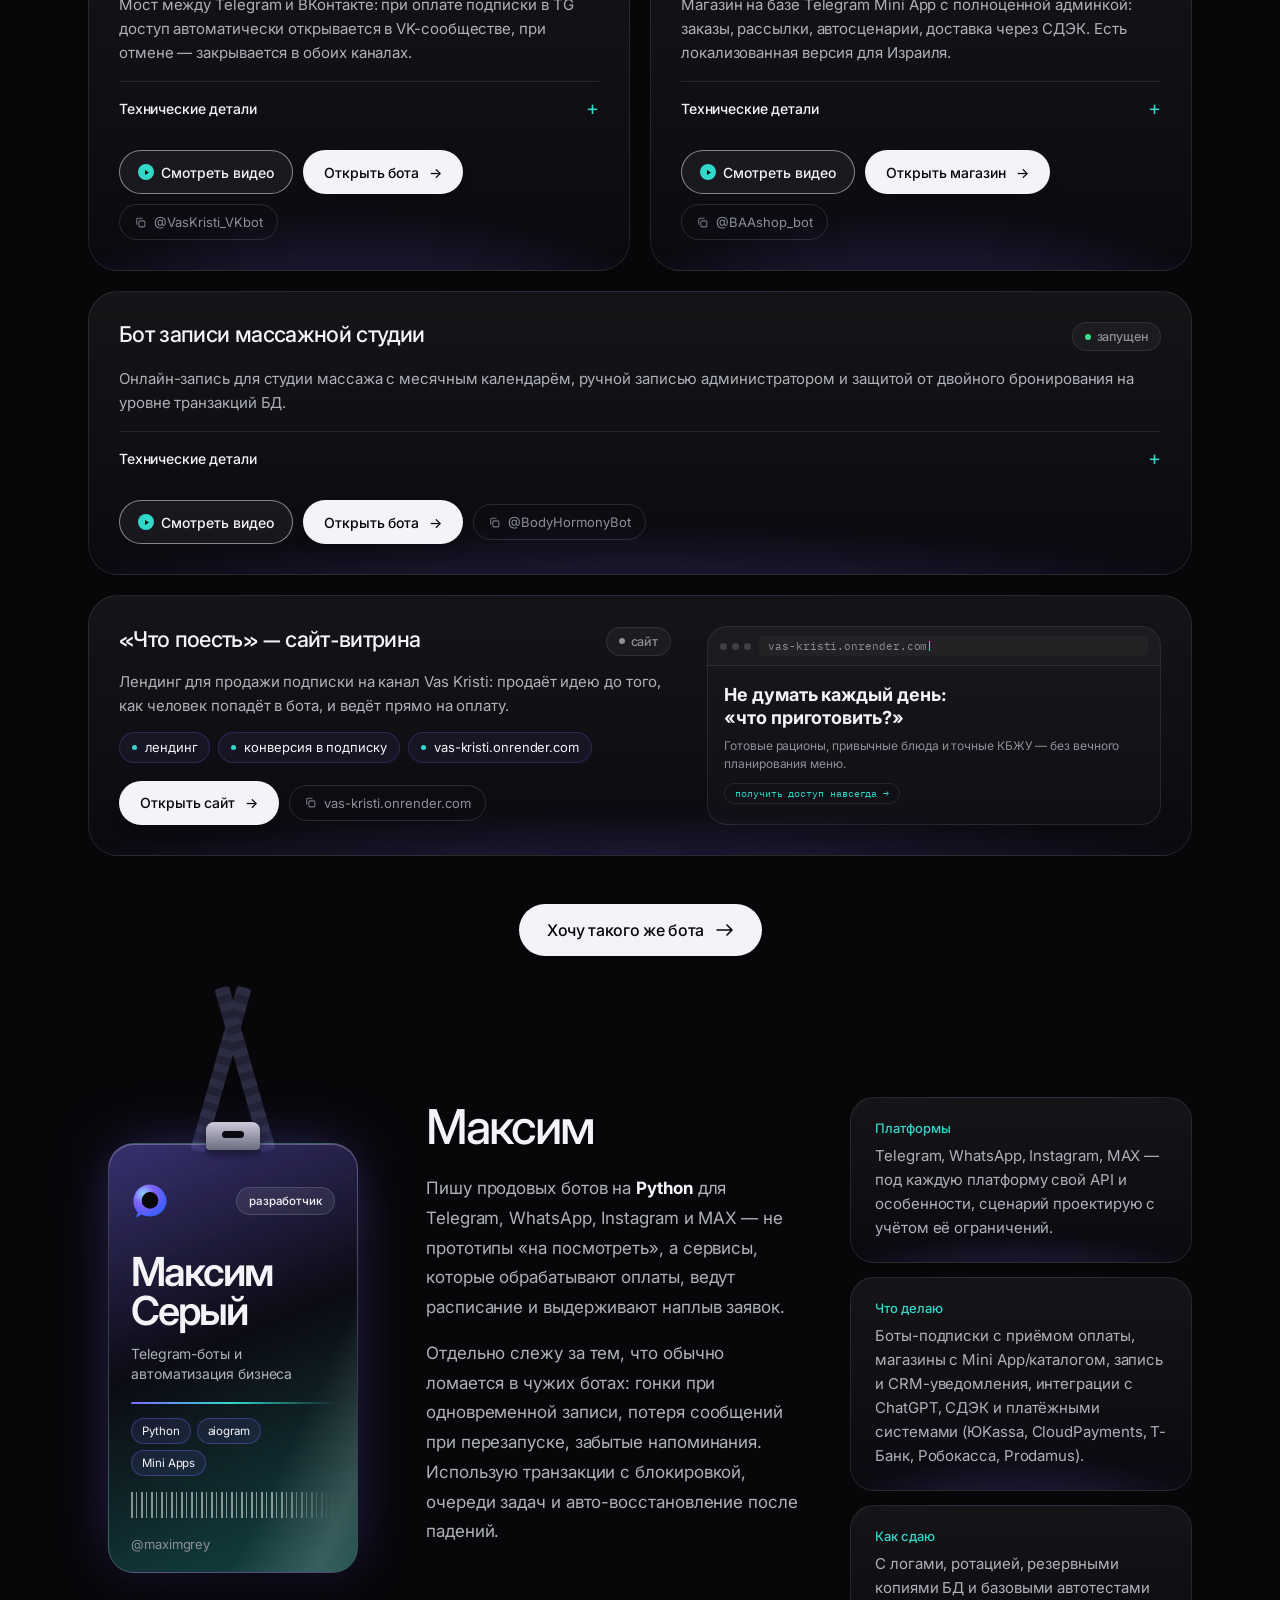
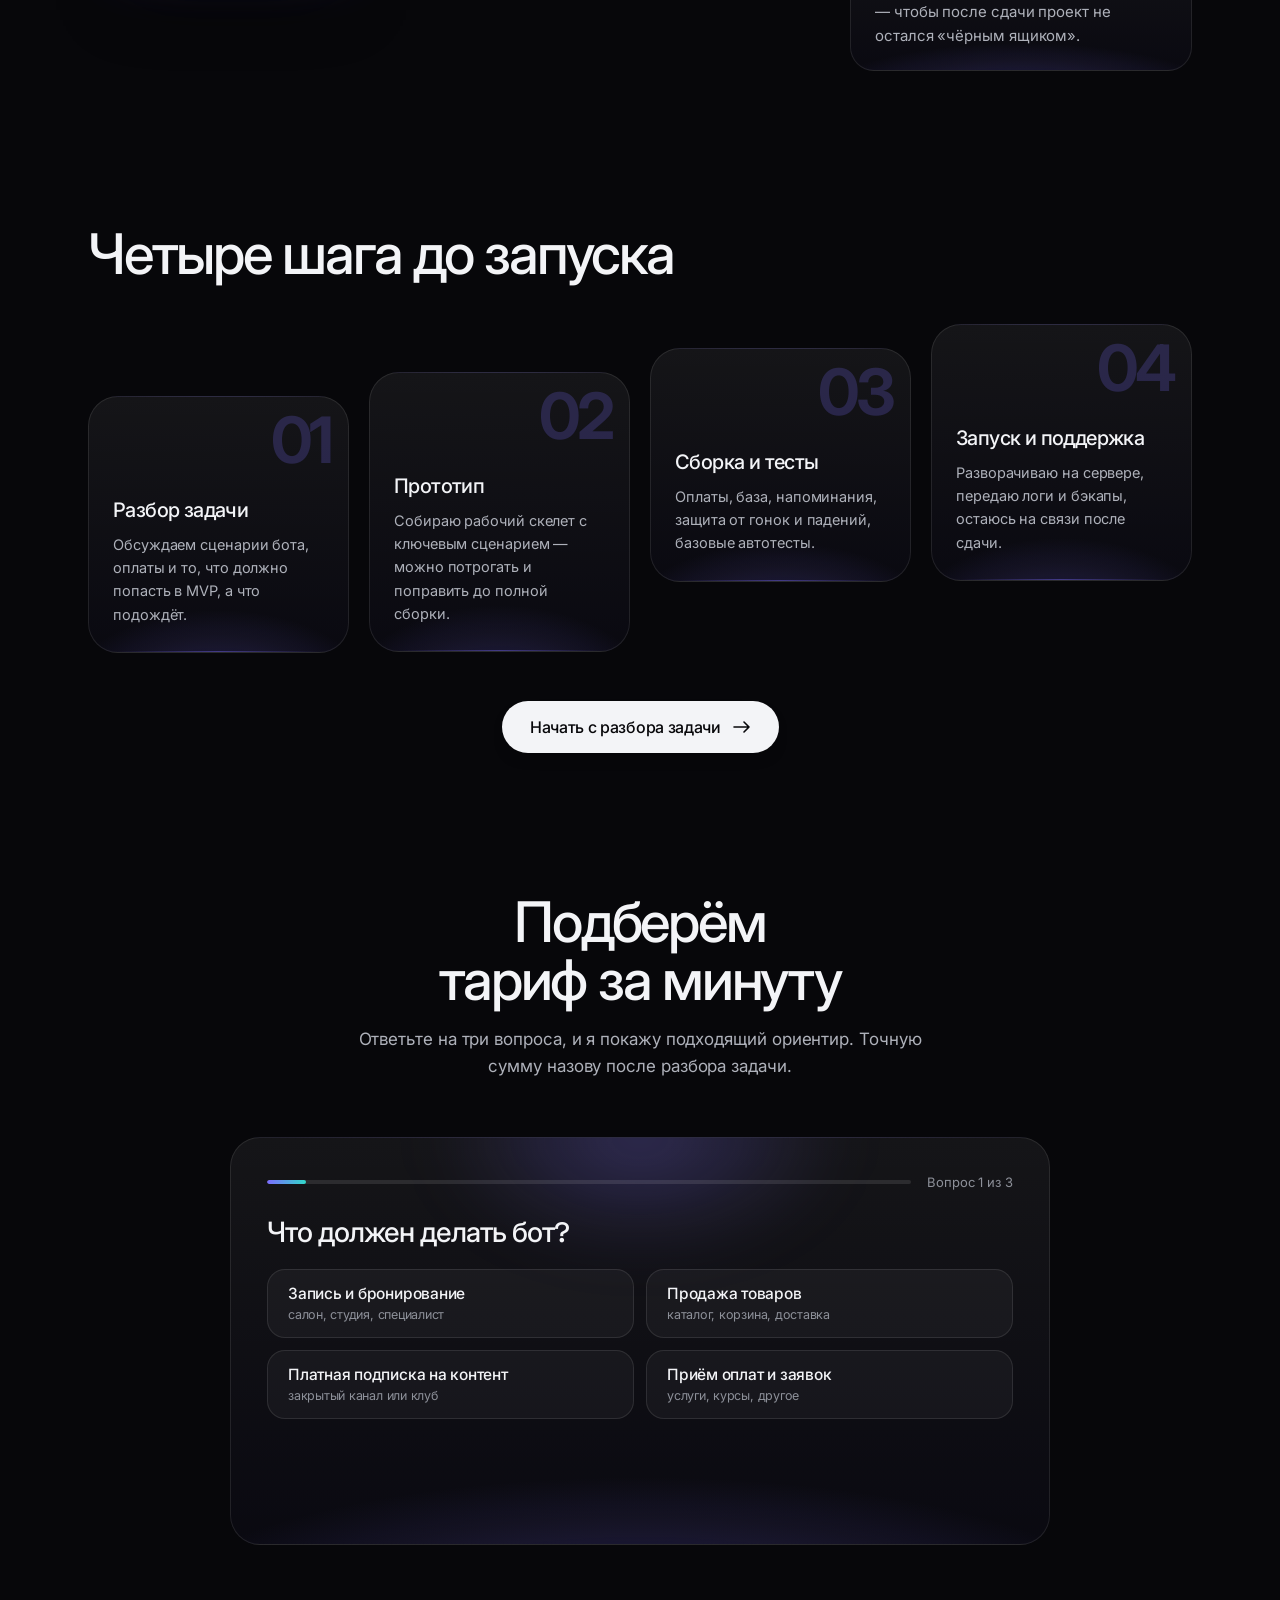
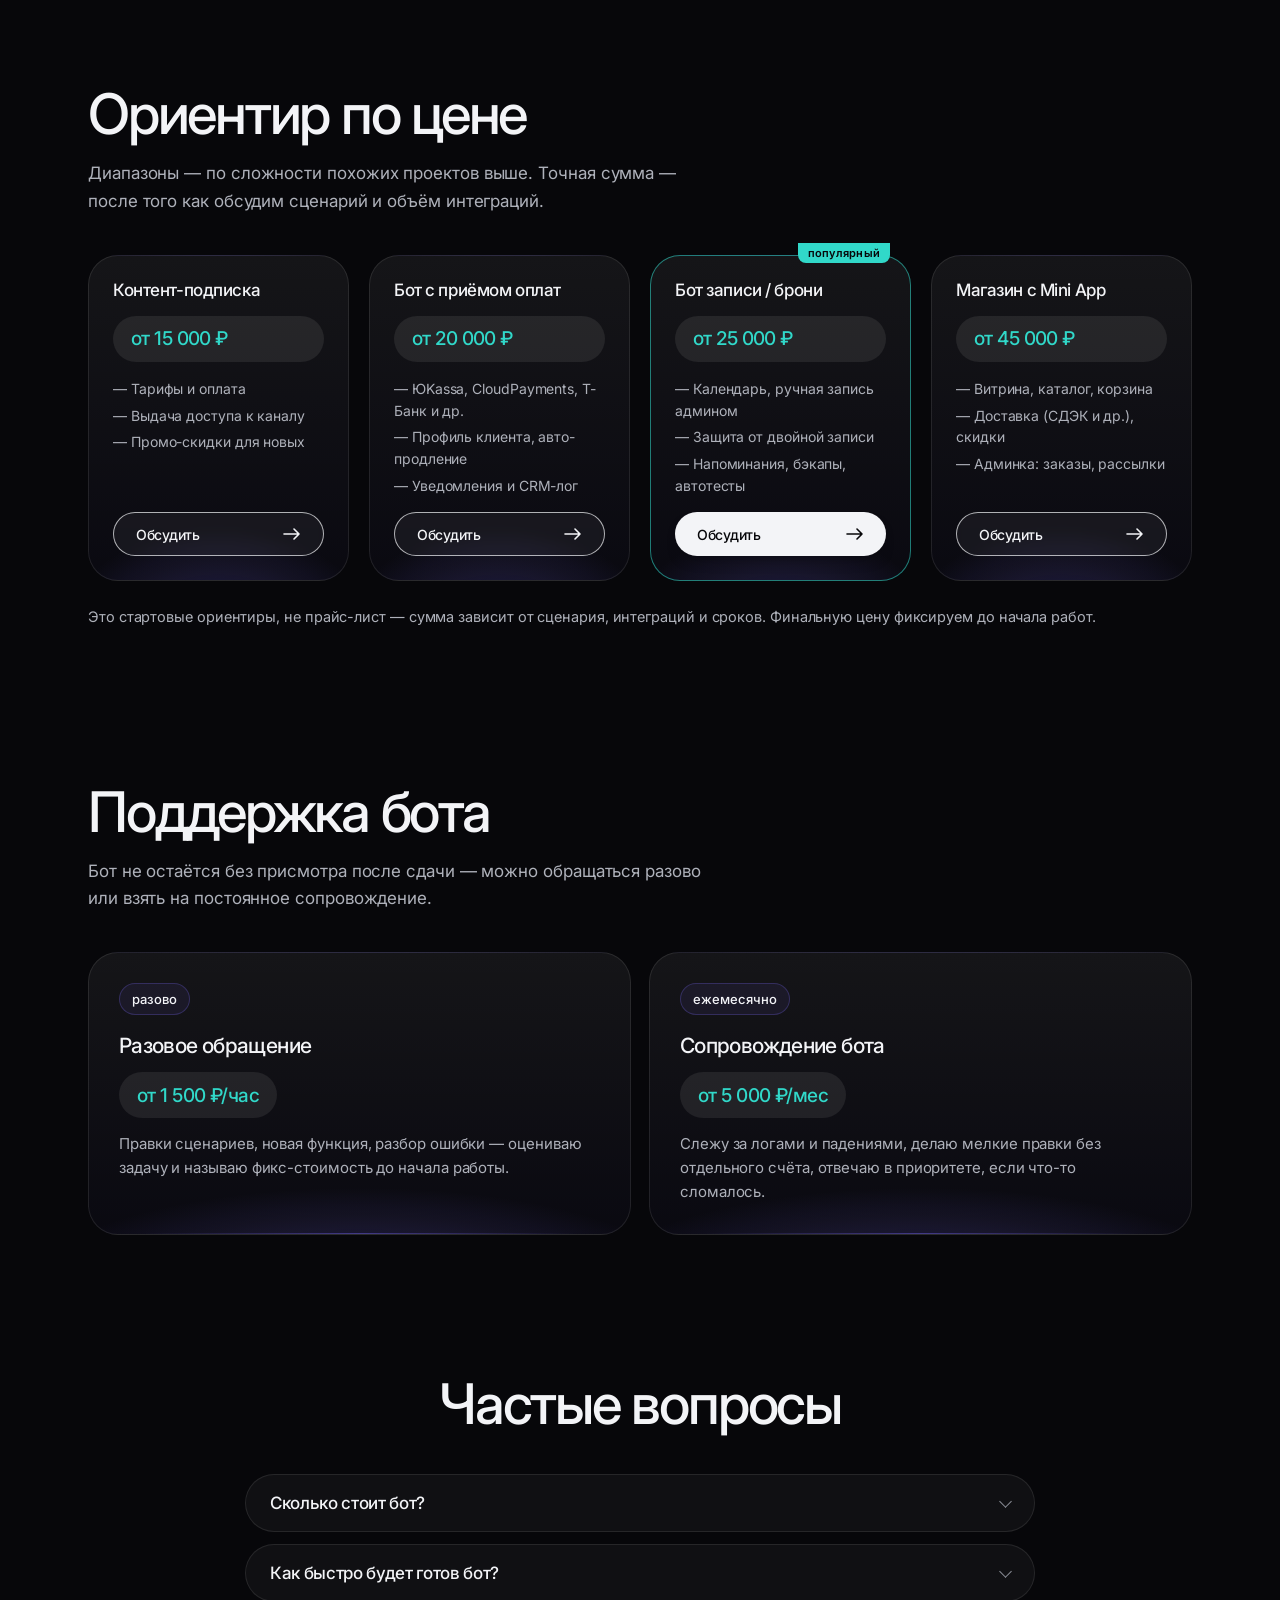
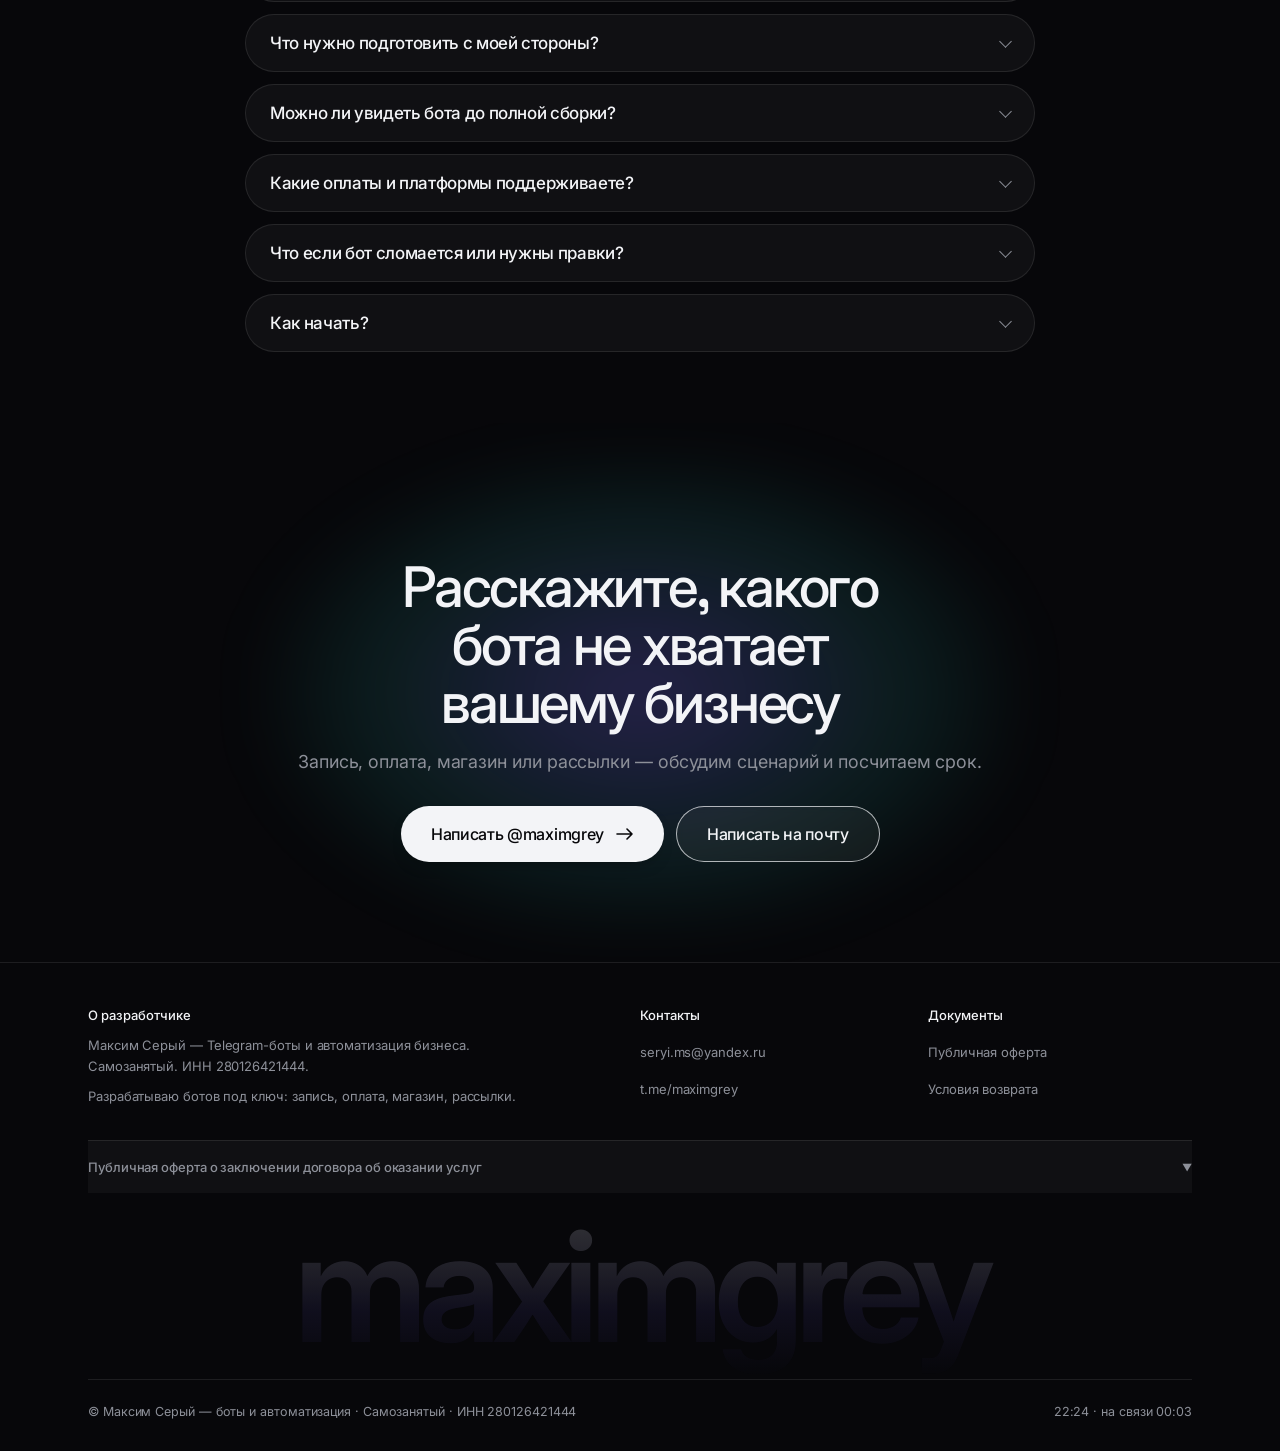
==== commit 7cd8a3de: "Prices count only the last 5 steps to the final sum; fix price parsing (15 000 was read as 15); add " ====
--- a/site/index.html
+++ b/site/index.html
@@ -1444,7 +1444,7 @@
       </div>
 
       <div class="card reveal">
-        <div class="card-top"><h3>Бот записи массажной студии</h3><div class="status demo"><span class="d"></span>готов к запуску</div></div>
+        <div class="card-top"><h3>Бот записи массажной студии</h3><div class="status"><span class="d"></span>запущен</div></div>
         <p class="pitch">Онлайн-запись для студии массажа с месячным календарём, ручной записью администратором и защитой от двойного бронирования на уровне транзакций БД.</p>
         <details class="term-details"><summary>Технические детали</summary><div class="term">
           <div><span class="k">$</span> <span class="v">надёжность</span> — BEGIN IMMEDIATE, WAL, busy timeout</div>
@@ -1453,7 +1453,8 @@
         </div><div class="tags"><span class="tag">aiogram 3</span><span class="tag">SQLAlchemy</span><span class="tag">Alembic</span><span class="tag">APScheduler</span></div></details>
         <div class="resline">
           <button type="button" class="demo-btn" data-demo="booking"><span class="play"><svg class="i" viewBox="0 0 24 24" width="9" height="9" fill="none" stroke="currentColor" stroke-width="2" stroke-linecap="round" stroke-linejoin="round" aria-hidden="true"><path d="M8 5.5v13l10.5-6.5z" fill="currentColor" stroke="none"/></svg></span>Смотреть видео</button>
-          <span class="resource-link disabled" aria-disabled="true">Пока без паблик-ссылки</span>
+          <a class="resource-link" href="https://t.me/BodyHormonyBot" target="_blank" rel="noopener">Открыть бота <span class="arrow">→</span></a>
+          <button type="button" class="copy-chip" data-copy="@BodyHormonyBot"><span class="ic"><svg class="i" viewBox="0 0 24 24" width="13" height="13" fill="none" stroke="currentColor" stroke-width="2" stroke-linecap="round" stroke-linejoin="round" aria-hidden="true"><rect x="9" y="9" width="11" height="11" rx="2"/><path d="M5 15V6a2 2 0 0 1 2-2h8"/></svg></span>@BodyHormonyBot</button>
         </div>
       </div>
 
@@ -2311,9 +2312,10 @@
 
     // 7 — number count-up on price reveal — replays every time the card crosses into view, from either direction
     document.querySelectorAll('.price').forEach(function(el){
-      var m = el.textContent.match(/^(\D*)([\d\s]+?)\s*(\D.*|)$/);
+      // "от 15 000 ₽/мес" → prefix "от ", number 15000 (spaces inside the number included), suffix " ₽/мес"
+      var m = el.textContent.match(/^(\D*)(\d[\d\s]*\d|\d)(\D.*|)$/);
       if(!m) return;
-      var prefix = m[1], target = parseInt(m[2].replace(/\s/g,''),10), suffix = m[3] ? ' ' + m[3].trim() : '';
+      var prefix = m[1], target = parseInt(m[2].replace(/\s/g,''),10), suffix = m[3];
       if(reduce || isNaN(target)){ return; }
       var card = el.closest('.pricecard, .supportcard');
       var running = false;
@@ -2325,14 +2327,13 @@
           void card.offsetWidth; // restart CSS animation
           card.classList.add('price-pulse');
         }
-        var start = performance.now(), dur = 2400;
-        function frame(now){
-          var p = Math.min(1, (now - start) / dur);
-          var eased = 1 - Math.pow(1 - p, 3);
-          el.textContent = prefix + Math.round(target * eased).toLocaleString('ru-RU') + suffix;
-          if(p < 1){ requestAnimationFrame(frame); } else { running = false; }
+        // count the last 5 steps only (e.g. 7 000 → 12 000), so the real price shows almost at once
+        var step = target >= 10000 ? 1000 : 100, k = 5;
+        function tick(){
+          el.textContent = prefix + Math.max(0, target - k * step).toLocaleString('ru-RU') + suffix;
+          if(k > 0){ k--; setTimeout(tick, 110); } else { running = false; }
         }
-        requestAnimationFrame(frame);
+        tick();
       }
       var obs = new IntersectionObserver(function(entries){
         entries.forEach(function(entry){
